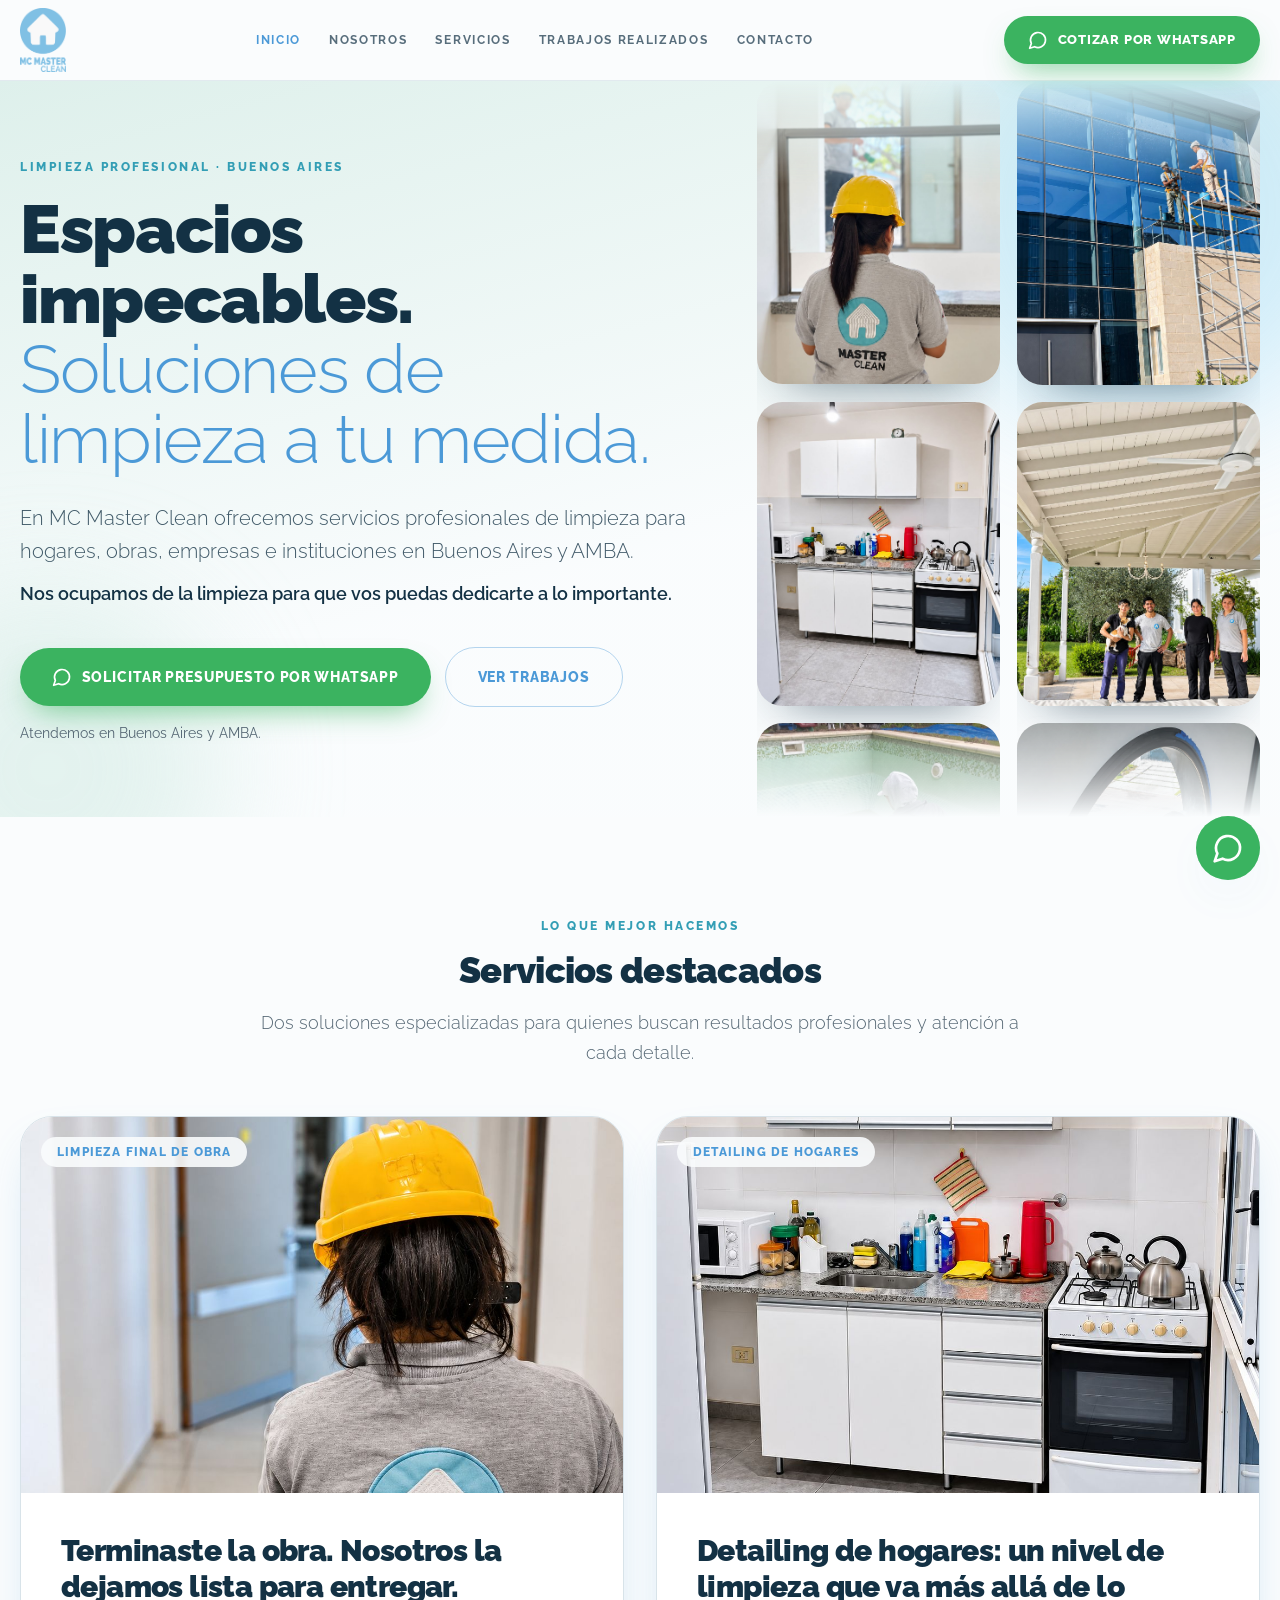
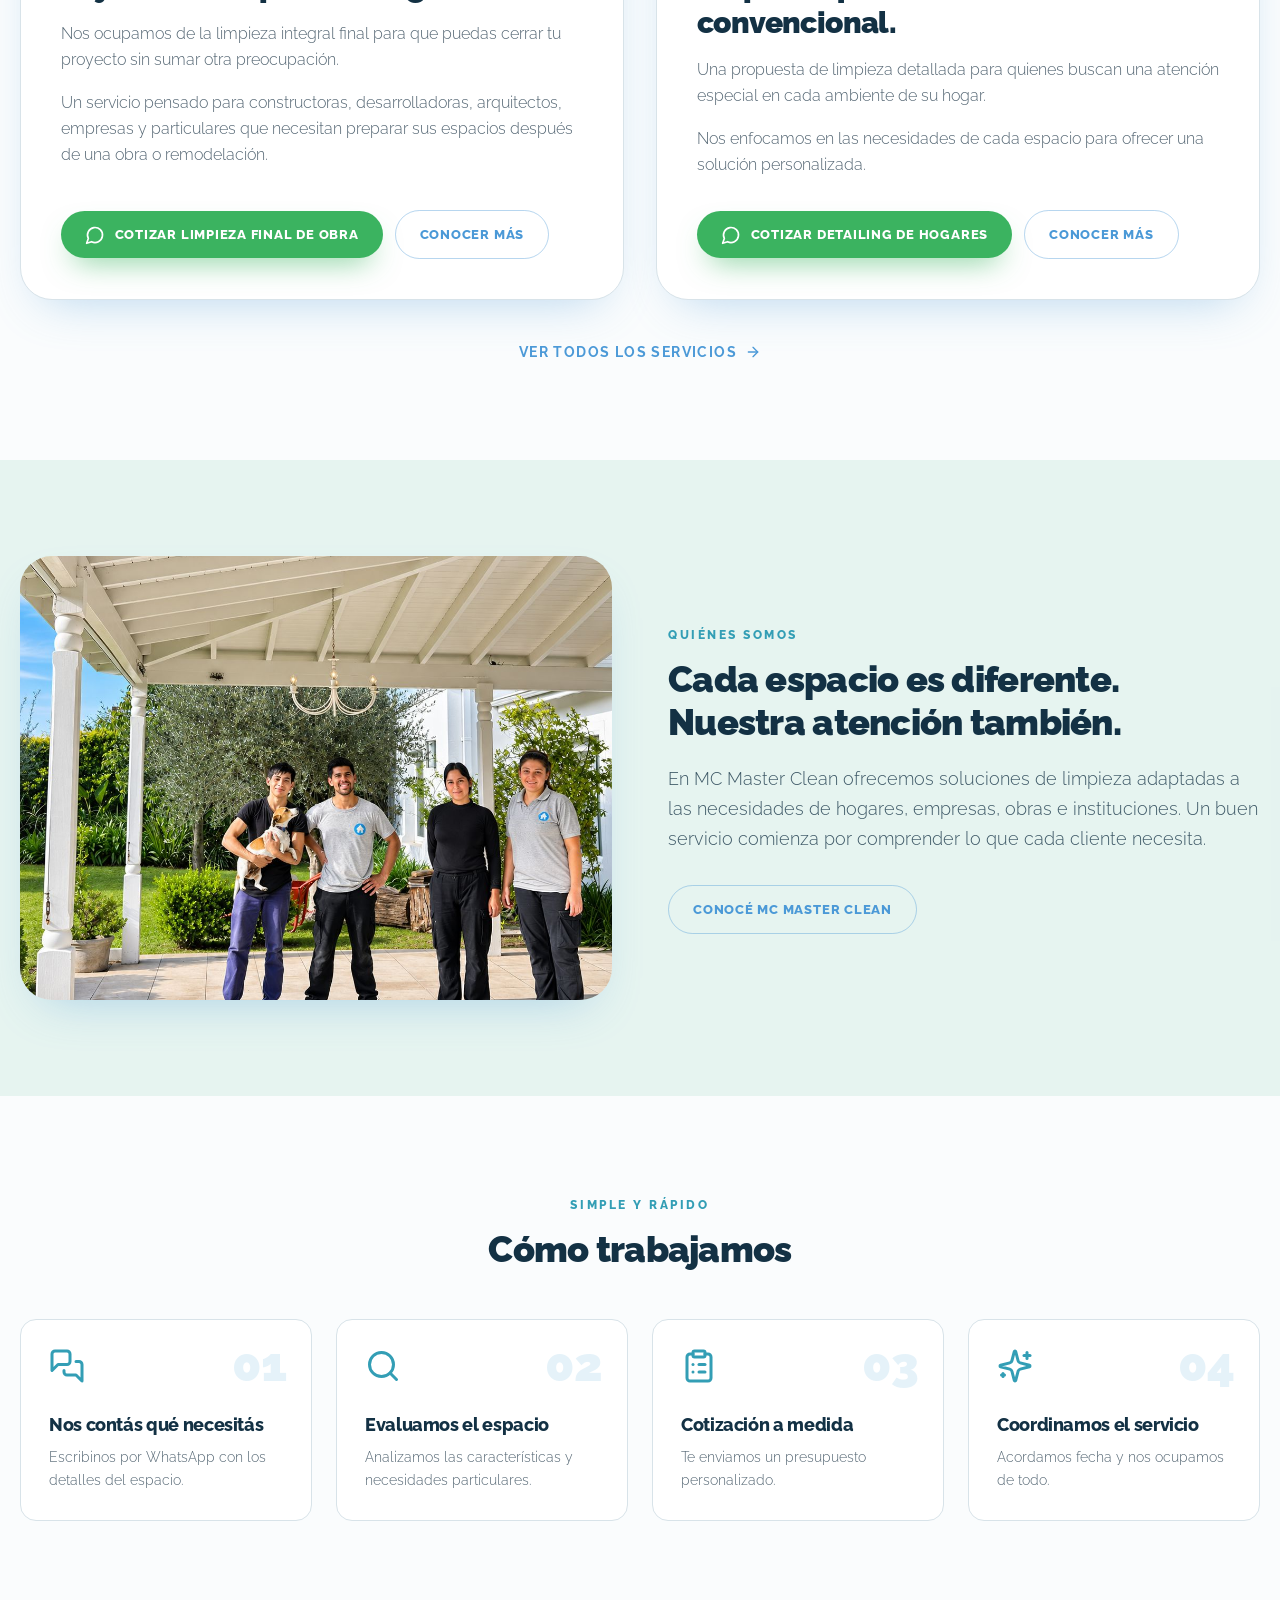
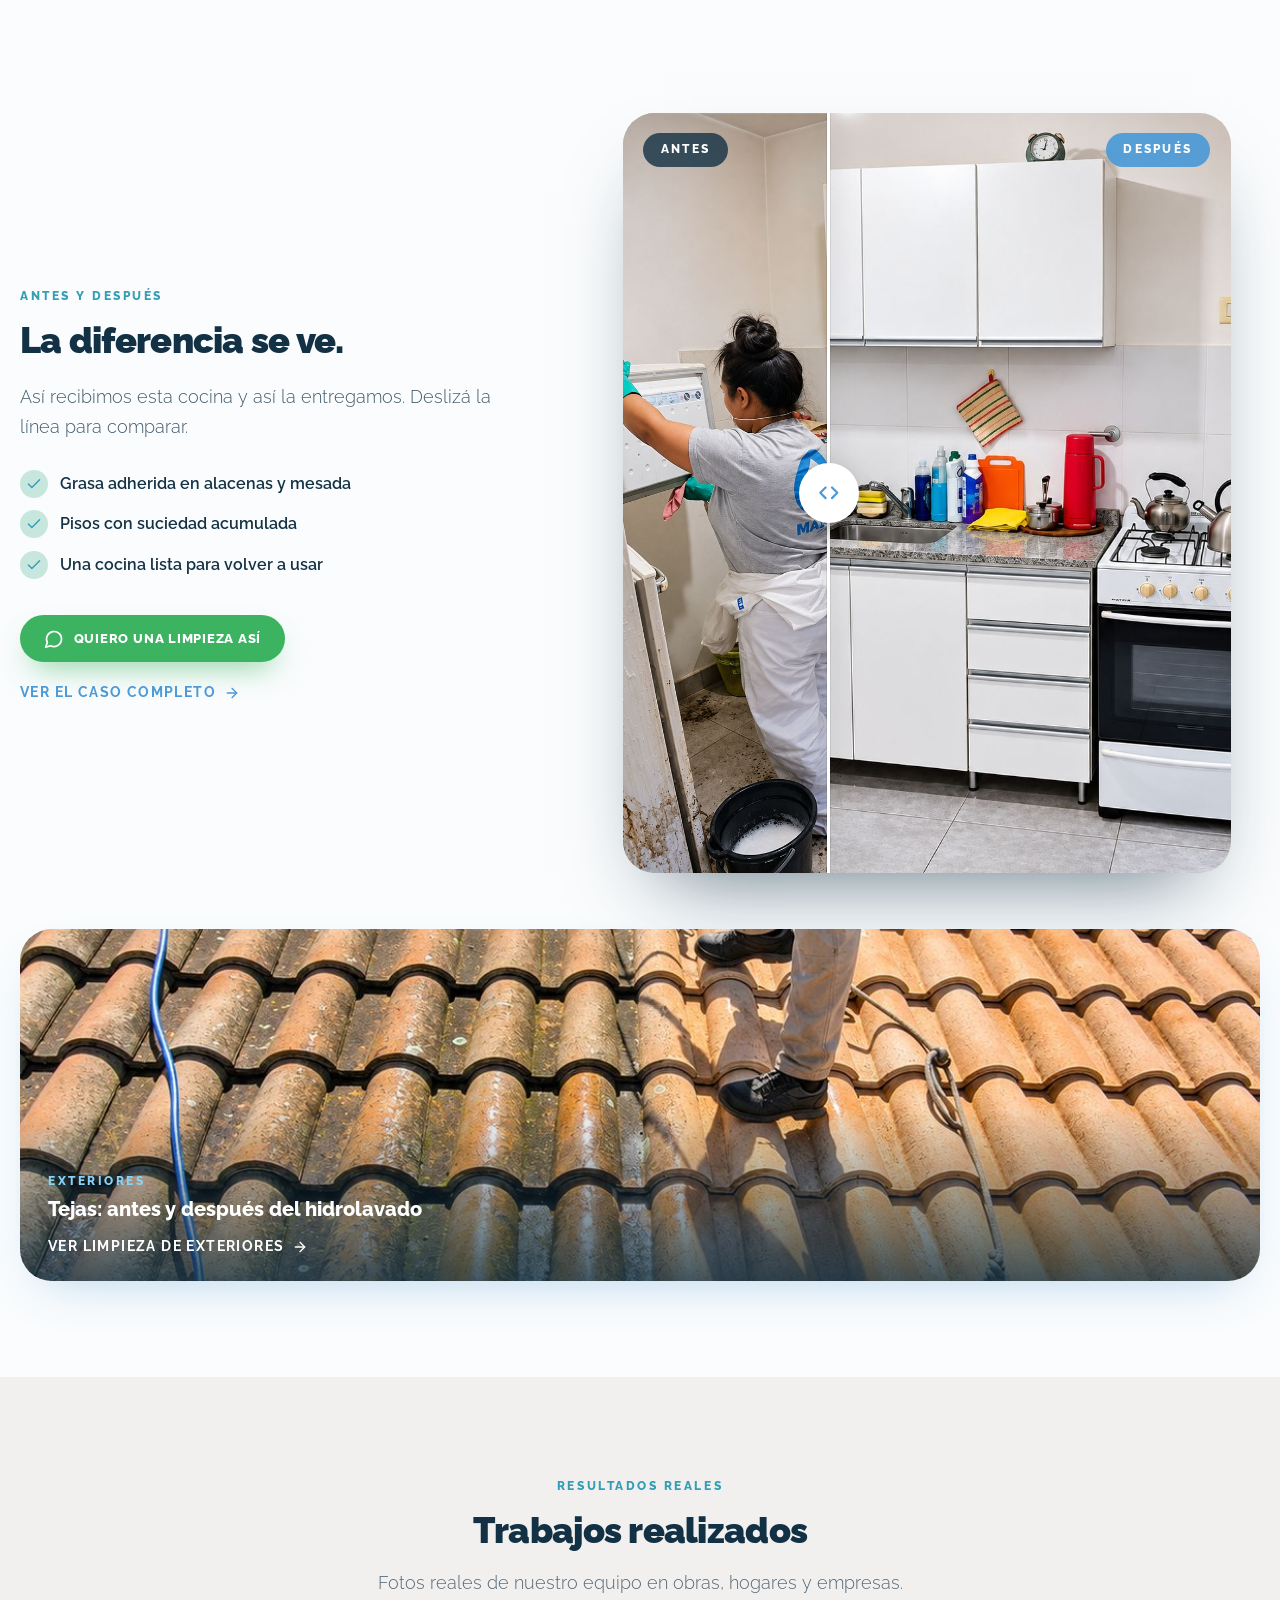
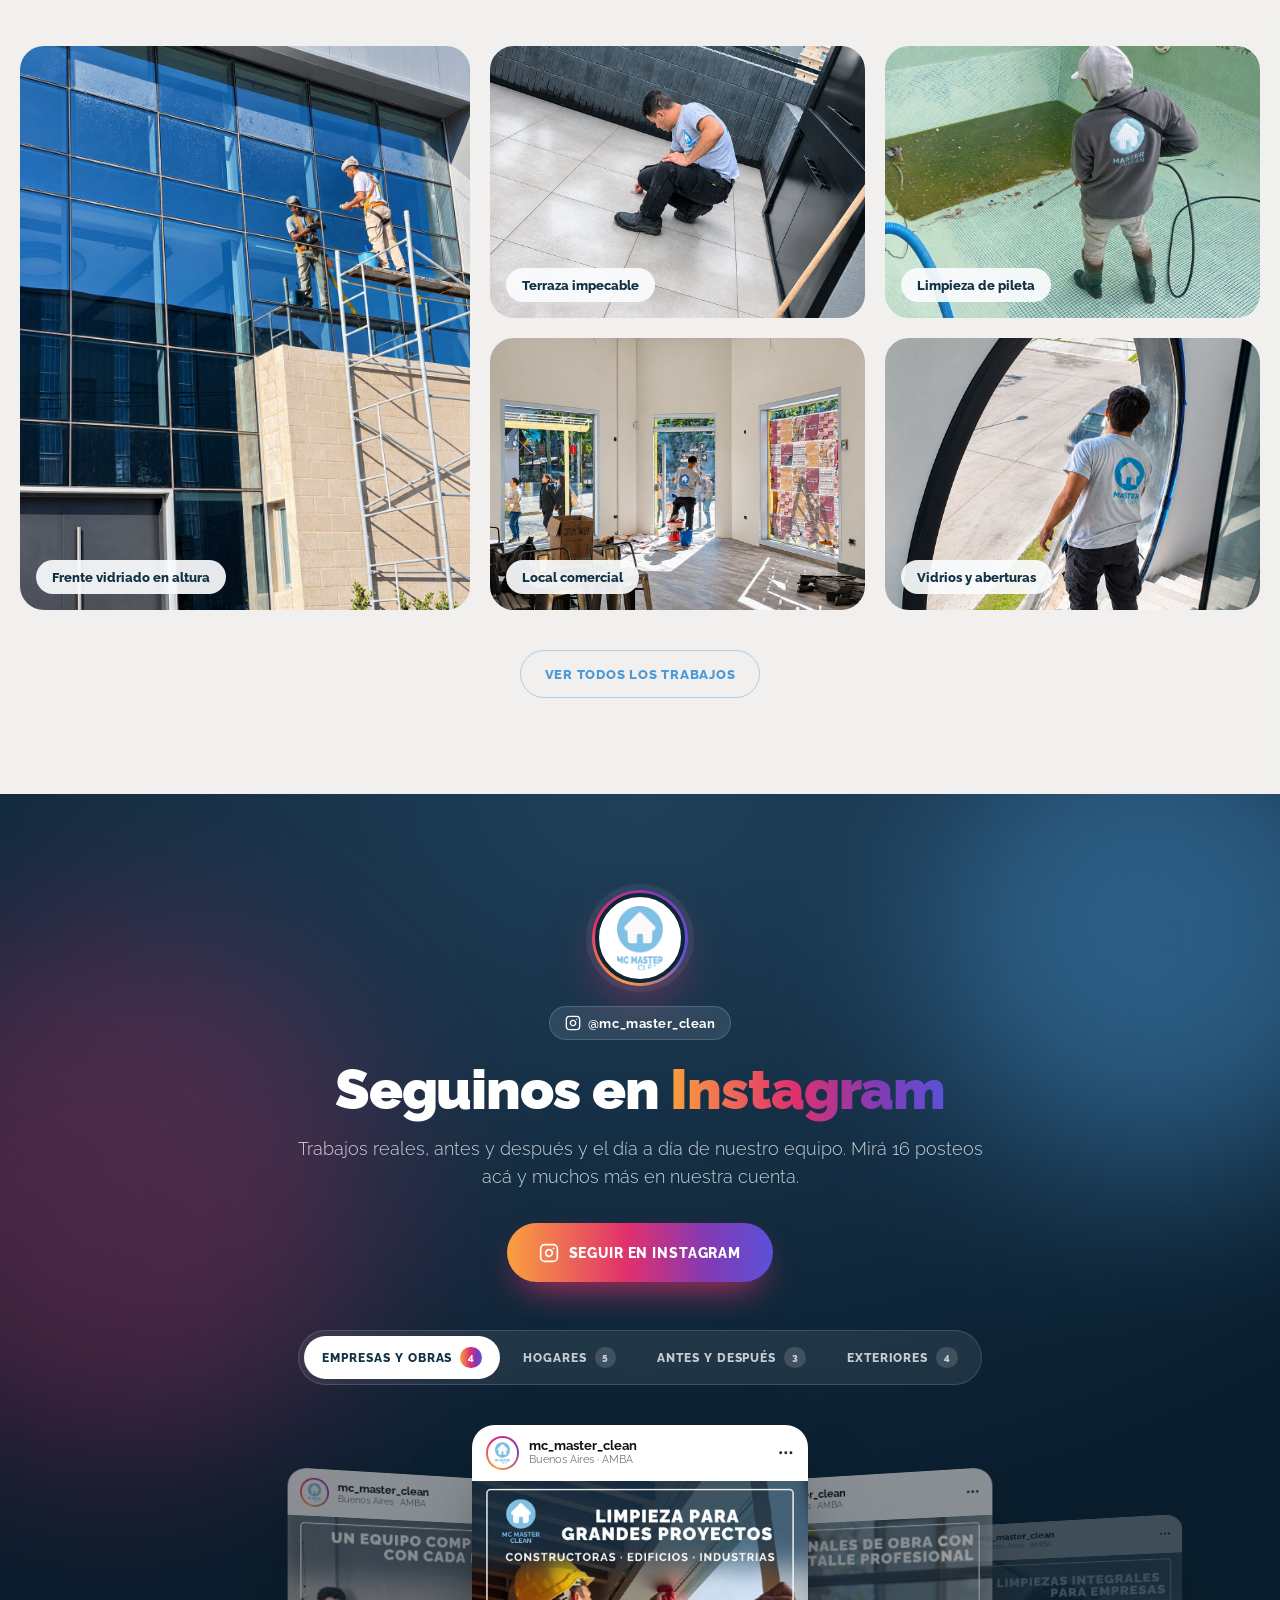
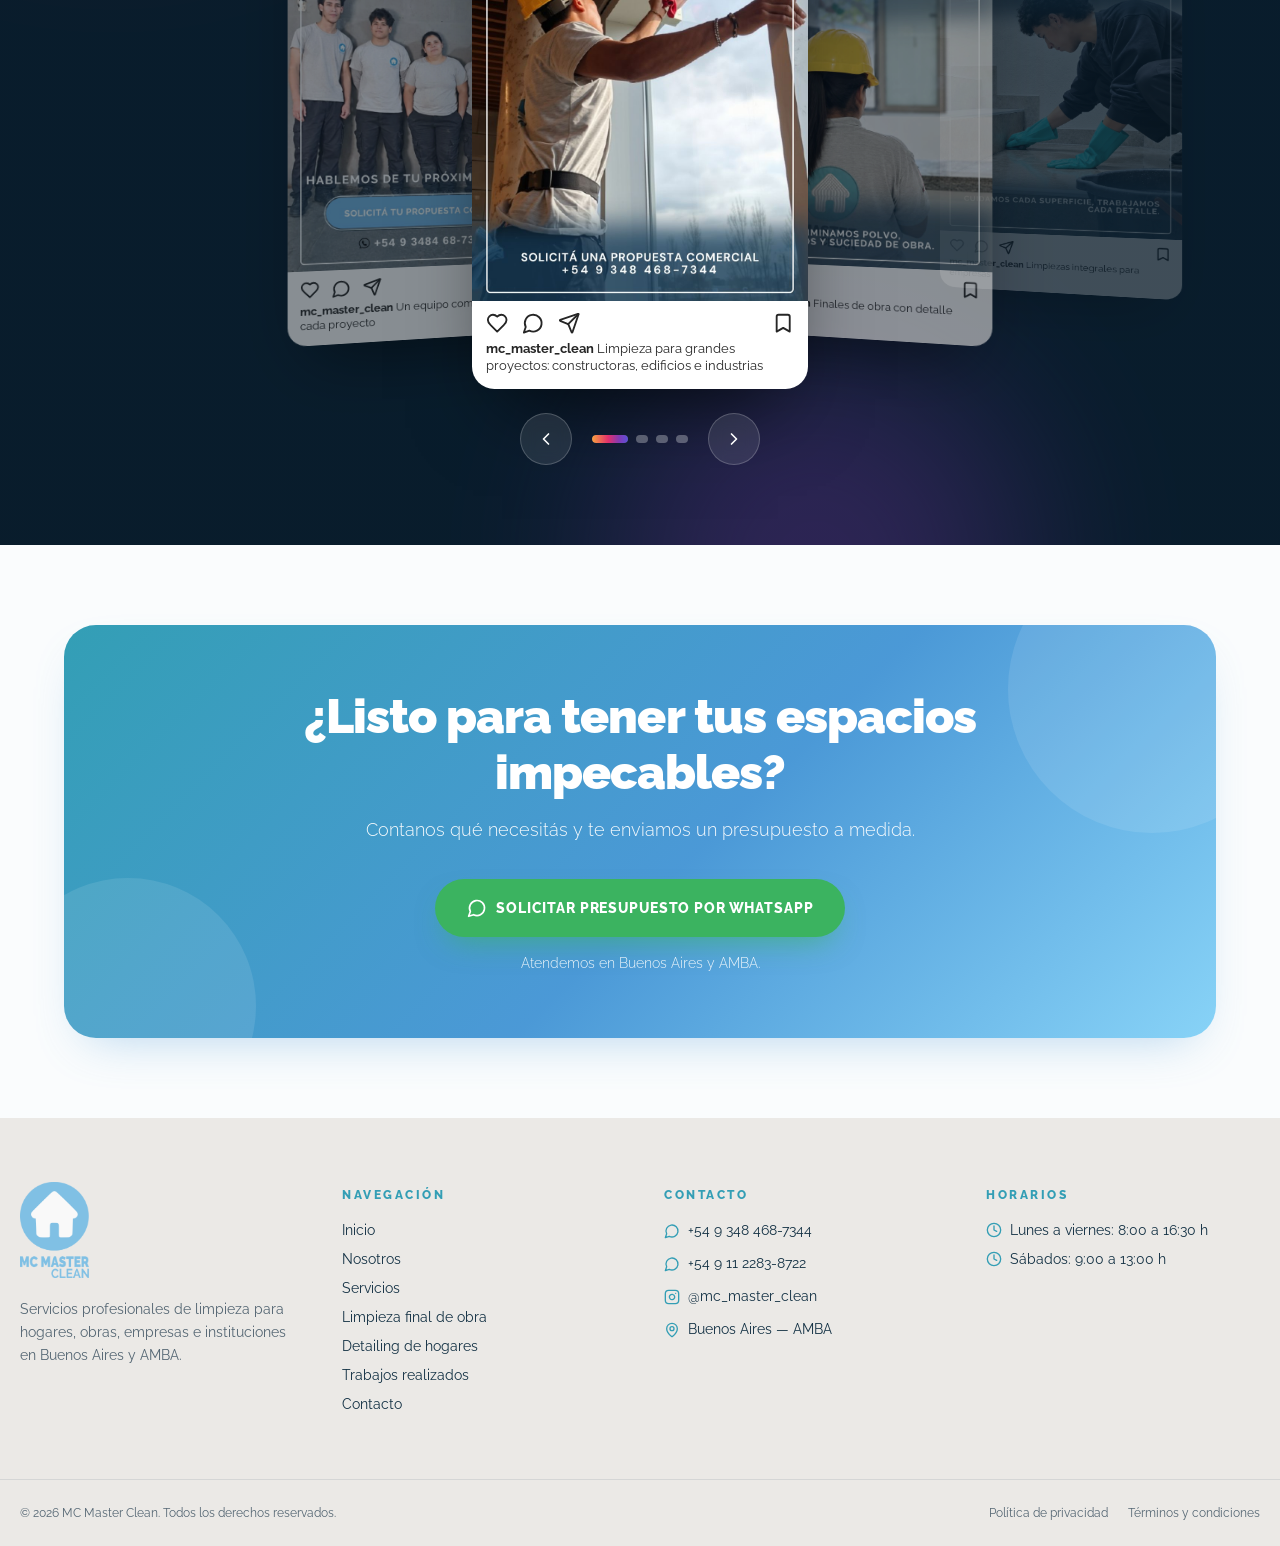
==== index.html @ 0f6c25e6 "first upload" ====
<!doctype html>
<html lang="es-AR">
<head>
<meta charset="utf-8">
<meta name="viewport" content="width=device-width, initial-scale=1">
<title>MC Master Clean | Empresa de limpieza en Buenos Aires y AMBA</title>
<meta name="description" content="Limpieza final de obra, detailing de hogares y limpieza profesional de empresas e instituciones en Buenos Aires y AMBA. Pedí tu presupuesto por WhatsApp.">
<meta name="author" content="MC Master Clean">
<meta property="og:site_name" content="MC Master Clean">
<meta property="og:locale" content="es_AR">
<meta property="og:type" content="website">
<meta property="og:title" content="MC Master Clean | Empresa de limpieza en Buenos Aires y AMBA">
<meta property="og:description" content="Limpieza final de obra, detailing de hogares y limpieza profesional de empresas e instituciones en Buenos Aires y AMBA. Pedí tu presupuesto por WhatsApp.">
<meta property="og:url" content="https://mcmasterclean.net/">
<meta name="twitter:card" content="summary_large_image">
<meta name="twitter:title" content="MC Master Clean | Empresa de limpieza en Buenos Aires y AMBA">
<meta name="twitter:description" content="Limpieza final de obra, detailing de hogares y limpieza profesional de empresas e instituciones en Buenos Aires y AMBA. Pedí tu presupuesto por WhatsApp.">
<meta name="theme-color" content="#7FBFE5">
<link rel="canonical" href="https://mcmasterclean.net/">
<link rel="icon" href="favicon.png" type="image/png">
<link rel="preconnect" href="https://fonts.googleapis.com">
<link rel="preconnect" href="https://fonts.gstatic.com" crossorigin>
<link rel="stylesheet" href="https://fonts.googleapis.com/css2?family=Raleway:wght@300;400;500;600;700;800;900&display=swap">
<link rel="stylesheet" href="estilos.css">
<!-- Analítica: pegá acá Google Tag Manager / GA4 / Meta Pixel. Los clics de WhatsApp envían "whatsapp_click" al dataLayer. -->
</head>
<body>
<header class="site-header" id="top">
  <div class="container header-bar">
    <a href="index.html" class="header-logo" aria-label="MC Master Clean - Inicio"><img src="img/logo-mc.png" alt="Logo MC Master Clean" width="46" height="64"></a>
    <nav class="main-nav" aria-label="Principal">
        <a href="index.html" class=" active" aria-current="page">Inicio</a>
        <a href="nosotros.html" class="">Nosotros</a>
        <a href="servicios.html" class="">Servicios</a>
        <a href="trabajos.html" class="">Trabajos realizados</a>
        <a href="contacto.html" class="">Contacto</a>
    </nav>
    <div class="header-actions">
      <a href="https://wa.me/5493484687344?text=Hola%2C%20MC%20Master%20Clean.%20Estuve%20viendo%20su%20p%C3%A1gina%20web%20y%20quisiera%20solicitar%20un%20presupuesto%20de%20limpieza." target="_blank" rel="noopener noreferrer" class="btn btn-whatsapp" data-track="header"><svg class="icon" aria-hidden="true" xmlns="http://www.w3.org/2000/svg" viewBox="0 0 24 24" fill="none" stroke="currentColor" stroke-width="2" stroke-linecap="round" stroke-linejoin="round" > <path d="M7.9 20A9 9 0 1 0 4 16.1L2 22Z" /> </svg>Cotizar por WhatsApp</a>
      <button class="menu-toggle" type="button" aria-label="Abrir menú" aria-expanded="false" aria-controls="mobile-nav"><svg class="icon i-open" aria-hidden="true" xmlns="http://www.w3.org/2000/svg" viewBox="0 0 24 24" fill="none" stroke="currentColor" stroke-width="2" stroke-linecap="round" stroke-linejoin="round" > <line x1="4" x2="20" y1="12" y2="12" /> <line x1="4" x2="20" y1="6" y2="6" /> <line x1="4" x2="20" y1="18" y2="18" /> </svg><svg class="icon i-close" aria-hidden="true" xmlns="http://www.w3.org/2000/svg" viewBox="0 0 24 24" fill="none" stroke="currentColor" stroke-width="2" stroke-linecap="round" stroke-linejoin="round" > <path d="M18 6 6 18" /> <path d="m6 6 12 12" /> </svg></button>
    </div>
  </div>
  <nav class="mobile-nav" id="mobile-nav" aria-label="Móvil">
        <a href="index.html" class="nav-link active" aria-current="page">Inicio</a>
        <a href="nosotros.html" class="nav-link">Nosotros</a>
        <a href="servicios.html" class="nav-link">Servicios</a>
        <a href="trabajos.html" class="nav-link">Trabajos realizados</a>
        <a href="contacto.html" class="nav-link">Contacto</a>
    <a href="https://wa.me/5493484687344?text=Hola%2C%20MC%20Master%20Clean.%20Estuve%20viendo%20su%20p%C3%A1gina%20web%20y%20quisiera%20solicitar%20un%20presupuesto%20de%20limpieza." target="_blank" rel="noopener noreferrer" class="btn btn-whatsapp" data-track="mobile_menu"><svg class="icon" aria-hidden="true" xmlns="http://www.w3.org/2000/svg" viewBox="0 0 24 24" fill="none" stroke="currentColor" stroke-width="2" stroke-linecap="round" stroke-linejoin="round" > <path d="M7.9 20A9 9 0 1 0 4 16.1L2 22Z" /> </svg>Cotizar por WhatsApp</a>
  </nav>
</header>
<main>

<section class="hero hero2">
  <div class="blob a" aria-hidden="true"></div>
  <div class="blob b" aria-hidden="true"></div>
  <div class="container hero2-grid">
    <div class="hero-content">
      <span class="eyebrow">Limpieza profesional · Buenos Aires</span>
      <h1>Espacios impecables. <span class="light">Soluciones de limpieza a tu medida.</span></h1>
      <p class="lead">En MC Master Clean ofrecemos servicios profesionales de limpieza para hogares, obras, empresas e instituciones en Buenos Aires y AMBA.</p>
      <p class="strong">Nos ocupamos de la limpieza para que vos puedas dedicarte a lo importante.</p>
      <div class="actions">
        <a href="https://wa.me/5493484687344?text=Hola%2C%20MC%20Master%20Clean.%20Estuve%20viendo%20su%20p%C3%A1gina%20web%20y%20quisiera%20solicitar%20un%20presupuesto%20de%20limpieza." target="_blank" rel="noopener noreferrer" class="btn btn-whatsapp btn-lg" data-track="home_hero"><svg class="icon" aria-hidden="true" xmlns="http://www.w3.org/2000/svg" viewBox="0 0 24 24" fill="none" stroke="currentColor" stroke-width="2" stroke-linecap="round" stroke-linejoin="round" > <path d="M7.9 20A9 9 0 1 0 4 16.1L2 22Z" /> </svg>Solicitar presupuesto por WhatsApp</a>
        <a href="trabajos.html" class="btn btn-ghost btn-lg">Ver trabajos</a>
      </div>
      <p class="small-note">Atendemos en Buenos Aires y AMBA.</p>
    </div>
    
    <div class="mq" aria-label="Fotos de trabajos de MC Master Clean">
      <div class="mq-col up"><div class="mq-track"><figure class="mq-card"><img src="img/m/portada.jpg" alt="Operaria con casco trabajando en una obra" width="1200" height="1500" fetchpriority="high"></figure><figure class="mq-card"><img src="img/m/cocina-7.jpg" alt="Cocina impecable después de una limpieza" width="1200" height="1500" fetchpriority="high"></figure><figure class="mq-card"><img src="img/m/pileta.jpg" alt="Limpieza de pileta" width="1200" height="1500" loading="lazy"></figure><figure class="mq-card"><img src="img/m/tejas.jpg" alt="Hidrolavado de tejas en altura" width="1200" height="1500" loading="lazy"></figure><figure class="mq-card"><img src="img/m/portada.jpg" alt="" width="1200" height="1500" loading="lazy"></figure><figure class="mq-card"><img src="img/m/cocina-7.jpg" alt="" width="1200" height="1500" loading="lazy"></figure><figure class="mq-card"><img src="img/m/pileta.jpg" alt="" width="1200" height="1500" loading="lazy"></figure><figure class="mq-card"><img src="img/m/tejas.jpg" alt="" width="1200" height="1500" loading="lazy"></figure></div></div>
      <div class="mq-col down"><div class="mq-track"><figure class="mq-card"><img src="img/m/frente-vidriado.jpg" alt="Limpieza en altura de un frente vidriado" width="1200" height="1500" fetchpriority="high"></figure><figure class="mq-card"><img src="img/m/equipo-quincho.jpg" alt="Parte del equipo de MC Master Clean" width="1200" height="1500" fetchpriority="high"></figure><figure class="mq-card"><img src="img/m/vidrios-ovalo.jpg" alt="Limpieza de vidrios en una escalera" width="1200" height="1500" loading="lazy"></figure><figure class="mq-card"><img src="img/m/detailing-terraza.jpg" alt="Limpieza de una terraza" width="1200" height="1500" loading="lazy"></figure><figure class="mq-card"><img src="img/m/frente-vidriado.jpg" alt="" width="1200" height="1500" loading="lazy"></figure><figure class="mq-card"><img src="img/m/equipo-quincho.jpg" alt="" width="1200" height="1500" loading="lazy"></figure><figure class="mq-card"><img src="img/m/vidrios-ovalo.jpg" alt="" width="1200" height="1500" loading="lazy"></figure><figure class="mq-card"><img src="img/m/detailing-terraza.jpg" alt="" width="1200" height="1500" loading="lazy"></figure></div></div>
      <div class="mq-row"><div class="mq-track"><figure class="mq-card"><img src="img/m/portada.jpg" alt="" width="1200" height="1500" loading="lazy"></figure><figure class="mq-card"><img src="img/m/frente-vidriado.jpg" alt="" width="1200" height="1500" loading="lazy"></figure><figure class="mq-card"><img src="img/m/cocina-7.jpg" alt="" width="1200" height="1500" loading="lazy"></figure><figure class="mq-card"><img src="img/m/equipo-quincho.jpg" alt="" width="1200" height="1500" loading="lazy"></figure><figure class="mq-card"><img src="img/m/pileta.jpg" alt="" width="1200" height="1500" loading="lazy"></figure><figure class="mq-card"><img src="img/m/vidrios-ovalo.jpg" alt="" width="1200" height="1500" loading="lazy"></figure><figure class="mq-card"><img src="img/m/tejas.jpg" alt="" width="1200" height="1500" loading="lazy"></figure><figure class="mq-card"><img src="img/m/detailing-terraza.jpg" alt="" width="1200" height="1500" loading="lazy"></figure><figure class="mq-card"><img src="img/m/portada.jpg" alt="" width="1200" height="1500" loading="lazy"></figure><figure class="mq-card"><img src="img/m/frente-vidriado.jpg" alt="" width="1200" height="1500" loading="lazy"></figure><figure class="mq-card"><img src="img/m/cocina-7.jpg" alt="" width="1200" height="1500" loading="lazy"></figure><figure class="mq-card"><img src="img/m/equipo-quincho.jpg" alt="" width="1200" height="1500" loading="lazy"></figure><figure class="mq-card"><img src="img/m/pileta.jpg" alt="" width="1200" height="1500" loading="lazy"></figure><figure class="mq-card"><img src="img/m/vidrios-ovalo.jpg" alt="" width="1200" height="1500" loading="lazy"></figure><figure class="mq-card"><img src="img/m/tejas.jpg" alt="" width="1200" height="1500" loading="lazy"></figure><figure class="mq-card"><img src="img/m/detailing-terraza.jpg" alt="" width="1200" height="1500" loading="lazy"></figure></div></div>
    </div>
  </div>
</section>

<section class="section">
  <div class="inner">
      <div class="section-title">
        <span class="eyebrow">Lo que mejor hacemos</span>
        <h2 class="h2">Servicios destacados</h2>
        <p class="sub">Dos soluciones especializadas para quienes buscan resultados profesionales y atención a cada detalle.</p>
      </div>
    <div class="features">
        <article class="feature">
          <div class="media">
            <img src="img/m/pasillo-obra.jpg" alt="Operaria con casco limpiando un pasillo en una obra terminada" loading="lazy" width="1200" height="1500" style="object-position:center 30%">
            <span class="tag">Limpieza final de obra</span>
          </div>
          <div class="body">
            <h3>Terminaste la obra. Nosotros la dejamos lista para entregar.</h3>
            <p>Nos ocupamos de la limpieza integral final para que puedas cerrar tu proyecto sin sumar otra preocupación.</p>
            <p>Un servicio pensado para constructoras, desarrolladoras, arquitectos, empresas y particulares que necesitan preparar sus espacios después de una obra o remodelación.</p>
            <div class="actions">
              <a href="https://wa.me/5493484687344?text=Hola%2C%20MC%20Master%20Clean.%20Quiero%20solicitar%20un%20presupuesto%20para%20una%20limpieza%20final%20de%20obra." target="_blank" rel="noopener noreferrer" class="btn btn-whatsapp" data-track="home_featured_card"><svg class="icon" aria-hidden="true" xmlns="http://www.w3.org/2000/svg" viewBox="0 0 24 24" fill="none" stroke="currentColor" stroke-width="2" stroke-linecap="round" stroke-linejoin="round" > <path d="M7.9 20A9 9 0 1 0 4 16.1L2 22Z" /> </svg>Cotizar limpieza final de obra</a>
              <a href="limpieza-final-de-obra.html" class="btn btn-ghost">Conocer más</a>
            </div>
          </div>
        </article>
        <article class="feature">
          <div class="media">
            <img src="img/m/cocina-7.jpg" alt="Cocina impecable después de una limpieza profunda" loading="lazy" width="1200" height="1500" style="object-position:center 60%">
            <span class="tag">Detailing de hogares</span>
          </div>
          <div class="body">
            <h3>Detailing de hogares: un nivel de limpieza que va más allá de lo convencional.</h3>
            <p>Una propuesta de limpieza detallada para quienes buscan una atención especial en cada ambiente de su hogar.</p>
            <p>Nos enfocamos en las necesidades de cada espacio para ofrecer una solución personalizada.</p>
            <div class="actions">
              <a href="https://wa.me/5493484687344?text=Hola%2C%20MC%20Master%20Clean.%20Me%20interesa%20el%20servicio%20de%20detailing%20de%20hogares%20y%20quisiera%20solicitar%20una%20cotizaci%C3%B3n." target="_blank" rel="noopener noreferrer" class="btn btn-whatsapp" data-track="home_featured_card"><svg class="icon" aria-hidden="true" xmlns="http://www.w3.org/2000/svg" viewBox="0 0 24 24" fill="none" stroke="currentColor" stroke-width="2" stroke-linecap="round" stroke-linejoin="round" > <path d="M7.9 20A9 9 0 1 0 4 16.1L2 22Z" /> </svg>Cotizar detailing de hogares</a>
              <a href="detailing-de-hogares.html" class="btn btn-ghost">Conocer más</a>
            </div>
          </div>
        </article>
    </div>
    <div class="center" style="margin-top:2.5rem"><a href="servicios.html" class="link-more">Ver todos los servicios <svg class="icon" aria-hidden="true" xmlns="http://www.w3.org/2000/svg" viewBox="0 0 24 24" fill="none" stroke="currentColor" stroke-width="2" stroke-linecap="round" stroke-linejoin="round" > <path d="M5 12h14" /> <path d="m12 5 7 7-7 7" /> </svg></a></div>
  </div>
</section>

<section class="section bg-mint">
  <div class="inner split">
    <img src="img/m/equipo-quincho.jpg" alt="Parte del equipo de MC Master Clean en una casa con jardín" loading="lazy" width="1122" height="1402" class="photo" style="object-position:center 92%">
    <div>
      <span class="eyebrow">Quiénes somos</span>
      <h2 class="h2">Cada espacio es diferente. Nuestra atención también.</h2>
      <p class="lead">En MC Master Clean ofrecemos soluciones de limpieza adaptadas a las necesidades de hogares, empresas, obras e instituciones. Un buen servicio comienza por comprender lo que cada cliente necesita.</p>
      <a href="nosotros.html" class="btn btn-ghost" style="margin-top:2rem">Conocé MC Master Clean</a>
    </div>
  </div>
</section>

<section class="section">
  <div class="inner">
      <div class="section-title">
        <span class="eyebrow">Simple y rápido</span>
        <h2 class="h2">Cómo trabajamos</h2>
        
      </div>
    <ol class="grid cols-4">
      <li class="card step"><span class="num">01</span><svg class="icon icon-lg" aria-hidden="true" xmlns="http://www.w3.org/2000/svg" viewBox="0 0 24 24" fill="none" stroke="currentColor" stroke-width="2" stroke-linecap="round" stroke-linejoin="round" > <path d="M14 9a2 2 0 0 1-2 2H6l-4 4V4a2 2 0 0 1 2-2h8a2 2 0 0 1 2 2z" /> <path d="M18 9h2a2 2 0 0 1 2 2v11l-4-4h-6a2 2 0 0 1-2-2v-1" /> </svg><h3>Nos contás qué necesitás</h3><p>Escribinos por WhatsApp con los detalles del espacio.</p></li>
      <li class="card step"><span class="num">02</span><svg class="icon icon-lg" aria-hidden="true" xmlns="http://www.w3.org/2000/svg" viewBox="0 0 24 24" fill="none" stroke="currentColor" stroke-width="2" stroke-linecap="round" stroke-linejoin="round" > <circle cx="11" cy="11" r="8" /> <path d="m21 21-4.3-4.3" /> </svg><h3>Evaluamos el espacio</h3><p>Analizamos las características y necesidades particulares.</p></li>
      <li class="card step"><span class="num">03</span><svg class="icon icon-lg" aria-hidden="true" xmlns="http://www.w3.org/2000/svg" viewBox="0 0 24 24" fill="none" stroke="currentColor" stroke-width="2" stroke-linecap="round" stroke-linejoin="round" > <rect width="8" height="4" x="8" y="2" rx="1" ry="1" /> <path d="M16 4h2a2 2 0 0 1 2 2v14a2 2 0 0 1-2 2H6a2 2 0 0 1-2-2V6a2 2 0 0 1 2-2h2" /> <path d="M12 11h4" /> <path d="M12 16h4" /> <path d="M8 11h.01" /> <path d="M8 16h.01" /> </svg><h3>Cotización a medida</h3><p>Te enviamos un presupuesto personalizado.</p></li>
      <li class="card step"><span class="num">04</span><svg class="icon icon-lg" aria-hidden="true" xmlns="http://www.w3.org/2000/svg" viewBox="0 0 24 24" fill="none" stroke="currentColor" stroke-width="2" stroke-linecap="round" stroke-linejoin="round" > <path d="M9.937 15.5A2 2 0 0 0 8.5 14.063l-6.135-1.582a.5.5 0 0 1 0-.962L8.5 9.936A2 2 0 0 0 9.937 8.5l1.582-6.135a.5.5 0 0 1 .963 0L14.063 8.5A2 2 0 0 0 15.5 9.937l6.135 1.581a.5.5 0 0 1 0 .964L15.5 14.063a2 2 0 0 0-1.437 1.437l-1.582 6.135a.5.5 0 0 1-.963 0z" /> <path d="M20 3v4" /> <path d="M22 5h-4" /> <path d="M4 17v2" /> <path d="M5 18H3" /> </svg><h3>Coordinamos el servicio</h3><p>Acordamos fecha y nos ocupamos de todo.</p></li>
    </ol>
  </div>
</section>

<section class="section ba-section">
  <div class="inner ba-split">
    <div class="ba-text">
      <span class="eyebrow">Antes y después</span>
      <h2 class="h2">La diferencia se ve.</h2>
      <p class="lead">Así recibimos esta cocina y así la entregamos. Deslizá la línea para comparar.</p>
      <ul class="ba-list">
        <li><svg class="icon" aria-hidden="true" xmlns="http://www.w3.org/2000/svg" viewBox="0 0 24 24" fill="none" stroke="currentColor" stroke-width="2" stroke-linecap="round" stroke-linejoin="round" > <path d="M20 6 9 17l-5-5" /> </svg> Grasa adherida en alacenas y mesada</li>
        <li><svg class="icon" aria-hidden="true" xmlns="http://www.w3.org/2000/svg" viewBox="0 0 24 24" fill="none" stroke="currentColor" stroke-width="2" stroke-linecap="round" stroke-linejoin="round" > <path d="M20 6 9 17l-5-5" /> </svg> Pisos con suciedad acumulada</li>
        <li><svg class="icon" aria-hidden="true" xmlns="http://www.w3.org/2000/svg" viewBox="0 0 24 24" fill="none" stroke="currentColor" stroke-width="2" stroke-linecap="round" stroke-linejoin="round" > <path d="M20 6 9 17l-5-5" /> </svg> Una cocina lista para volver a usar</li>
      </ul>
      <div class="ba-actions">
        <a href="https://wa.me/5493484687344?text=Hola%2C%20MC%20Master%20Clean.%20Me%20interesa%20el%20servicio%20de%20detailing%20de%20hogares%20y%20quisiera%20solicitar%20una%20cotizaci%C3%B3n." target="_blank" rel="noopener noreferrer" class="btn btn-whatsapp" data-track="home_antes_despues"><svg class="icon" aria-hidden="true" xmlns="http://www.w3.org/2000/svg" viewBox="0 0 24 24" fill="none" stroke="currentColor" stroke-width="2" stroke-linecap="round" stroke-linejoin="round" > <path d="M7.9 20A9 9 0 1 0 4 16.1L2 22Z" /> </svg>Quiero una limpieza así</a>
        <a href="detailing-de-hogares.html" class="link-more">Ver el caso completo <svg class="icon" aria-hidden="true" xmlns="http://www.w3.org/2000/svg" viewBox="0 0 24 24" fill="none" stroke="currentColor" stroke-width="2" stroke-linecap="round" stroke-linejoin="round" > <path d="M5 12h14" /> <path d="m12 5 7 7-7 7" /> </svg></a>
      </div>
    </div>
    
    <div class="compare" data-compare style="--pos:50%">
      <img class="c-after" src="img/m/cocina-7.jpg" alt="La misma cocina impecable después de la limpieza" loading="lazy" width="1200" height="1500" style="transform:scale(1.22) translate(8%, 2.5%)">
      <div class="c-before"><img src="img/m/cocina-5.jpg" alt="Cocina con grasa y suciedad acumulada antes de la limpieza" loading="lazy" width="1200" height="1500"></div>
      <span class="c-tag l">Antes</span><span class="c-tag r">Después</span>
      <div class="c-line" aria-hidden="true"><span class="c-knob"><svg class="icon" aria-hidden="true" xmlns="http://www.w3.org/2000/svg" viewBox="0 0 24 24" fill="none" stroke="currentColor" stroke-width="2" stroke-linecap="round" stroke-linejoin="round" > <path d="m9 7-5 5 5 5" /> <path d="m15 7 5 5-5 5" /> </svg></span></div>
      <input type="range" min="0" max="100" value="50" step="0.1" aria-label="Deslizá para comparar el antes y el después">
    </div>
  </div>
  <div class="inner">
    <figure class="ba-wide"><img src="img/m/tejas-antes-despues.jpg" alt="Techo de tejas: a la izquierda sin limpiar, a la derecha después del hidrolavado" loading="lazy" width="1200" height="1500" style="object-position:center 40%"><figcaption><span class="eyebrow">Exteriores</span><strong>Tejas: antes y después del hidrolavado</strong><a href="servicios.html#exteriores" class="link-more">Ver limpieza de exteriores <svg class="icon" aria-hidden="true" xmlns="http://www.w3.org/2000/svg" viewBox="0 0 24 24" fill="none" stroke="currentColor" stroke-width="2" stroke-linecap="round" stroke-linejoin="round" > <path d="M5 12h14" /> <path d="m12 5 7 7-7 7" /> </svg></a></figcaption></figure>
  </div>
</section>

<section class="section bg-cream">
  <div class="inner">
      <div class="section-title">
        <span class="eyebrow">Resultados reales</span>
        <h2 class="h2">Trabajos realizados</h2>
        <p class="sub">Fotos reales de nuestro equipo en obras, hogares y empresas.</p>
      </div>
    
    <div class="bento">
      <a href="trabajos.html" class="tile t1"><img src="img/m/frente-vidriado.jpg" alt="Frente vidriado en altura" loading="lazy" width="1200" height="1500" style="object-position:center"><span class="cap">Frente vidriado en altura</span></a>
      <a href="trabajos.html" class="tile t2"><img src="img/m/detailing-terraza.jpg" alt="Terraza impecable" loading="lazy" width="1200" height="1500" style="object-position:center 60%"><span class="cap">Terraza impecable</span></a>
      <a href="trabajos.html" class="tile t3"><img src="img/m/pileta.jpg" alt="Limpieza de pileta" loading="lazy" width="1200" height="1500" style="object-position:center 40%"><span class="cap">Limpieza de pileta</span></a>
      <a href="trabajos.html" class="tile t4"><img src="img/m/local.jpg" alt="Local comercial" loading="lazy" width="1200" height="1500" style="object-position:center 55%"><span class="cap">Local comercial</span></a>
      <a href="trabajos.html" class="tile t5"><img src="img/m/vidrios-ovalo.jpg" alt="Vidrios y aberturas" loading="lazy" width="1200" height="1500" style="object-position:center 45%"><span class="cap">Vidrios y aberturas</span></a>
    </div>
    <div class="center" style="margin-top:2.5rem"><a href="trabajos.html" class="btn btn-ghost">Ver todos los trabajos</a></div>
  </div>
</section>

<section class="ig" id="instagram">
  <div class="ig-glow g1" aria-hidden="true"></div>
  <div class="ig-glow g2" aria-hidden="true"></div>
  <div class="ig-glow g3" aria-hidden="true"></div>
  <div class="container ig-wrap" data-tabs>
    <div class="ig-head">
      <a href="https://www.instagram.com/mc_master_clean" target="_blank" rel="noopener noreferrer" class="ig-ring" aria-label="Instagram de MC Master Clean"><img src="img/logo-mc.png" alt="" width="46" height="64"></a>
      <a href="https://www.instagram.com/mc_master_clean" target="_blank" rel="noopener noreferrer" class="ig-handle"><svg class="icon" aria-hidden="true" xmlns="http://www.w3.org/2000/svg" viewBox="0 0 24 24" fill="none" stroke="currentColor" stroke-width="2" stroke-linecap="round" stroke-linejoin="round" > <rect width="20" height="20" x="2" y="2" rx="5" ry="5" /> <path d="M16 11.37A4 4 0 1 1 12.63 8 4 4 0 0 1 16 11.37z" /> <line x1="17.5" x2="17.51" y1="6.5" y2="6.5" /> </svg> @mc_master_clean</a>
      <h2>Seguinos en <span>Instagram</span></h2>
      <p>Trabajos reales, antes y después y el día a día de nuestro equipo. Mirá 16 posteos acá y muchos más en nuestra cuenta.</p>
      <a href="https://www.instagram.com/mc_master_clean" target="_blank" rel="noopener noreferrer" class="btn btn-ig btn-lg"><svg class="icon" aria-hidden="true" xmlns="http://www.w3.org/2000/svg" viewBox="0 0 24 24" fill="none" stroke="currentColor" stroke-width="2" stroke-linecap="round" stroke-linejoin="round" > <rect width="20" height="20" x="2" y="2" rx="5" ry="5" /> <path d="M16 11.37A4 4 0 1 1 12.63 8 4 4 0 0 1 16 11.37z" /> <line x1="17.5" x2="17.51" y1="6.5" y2="6.5" /> </svg> Seguir en Instagram</a>
    </div>
    <div class="ig-tabs" role="tablist" aria-label="Temas">
      <button type="button" role="tab" aria-selected="true" data-tab="empresas">Empresas y obras<small>4</small></button>
      <button type="button" role="tab" aria-selected="false" data-tab="hogares">Hogares<small>5</small></button>
      <button type="button" role="tab" aria-selected="false" data-tab="antes-despues">Antes y después<small>3</small></button>
      <button type="button" role="tab" aria-selected="false" data-tab="exteriores">Exteriores<small>4</small></button>
    </div>
    <div data-panel="empresas">
      <div class="cf" data-coverflow aria-roledescription="carrusel" aria-label="Posteos de Instagram: Empresas y obras">
        <div class="cf-stage" tabindex="0">
          <a class="post" href="https://www.instagram.com/mc_master_clean" target="_blank" rel="noopener noreferrer" aria-label="Limpieza para grandes proyectos: constructoras, edificios e industrias — ver en Instagram">
            <span class="post-top"><span class="post-av"><img src="img/logo-mc.png" alt="" width="46" height="64" loading="lazy"></span><span class="post-user"><b>mc_master_clean</b><small>Buenos Aires · AMBA</small></span><svg class="icon" aria-hidden="true" xmlns="http://www.w3.org/2000/svg" viewBox="0 0 24 24" fill="none" stroke="currentColor" stroke-width="2" stroke-linecap="round" stroke-linejoin="round" > <circle cx="12" cy="12" r="1" /> <circle cx="19" cy="12" r="1" /> <circle cx="5" cy="12" r="1" /> </svg></span>
            <span class="post-img"><img src="img/m/ig-empresas-1.jpg" alt="Limpieza para grandes proyectos: constructoras, edificios e industrias" loading="lazy" width="900" height="1125"></span>
            <span class="post-actions"><svg class="icon like" aria-hidden="true" xmlns="http://www.w3.org/2000/svg" viewBox="0 0 24 24" fill="none" stroke="currentColor" stroke-width="2" stroke-linecap="round" stroke-linejoin="round" > <path d="M19 14c1.49-1.46 3-3.21 3-5.5A5.5 5.5 0 0 0 16.5 3c-1.76 0-3 .5-4.5 2-1.5-1.5-2.74-2-4.5-2A5.5 5.5 0 0 0 2 8.5c0 2.3 1.5 4.05 3 5.5l7 7Z" /> </svg><svg class="icon" aria-hidden="true" xmlns="http://www.w3.org/2000/svg" viewBox="0 0 24 24" fill="none" stroke="currentColor" stroke-width="2" stroke-linecap="round" stroke-linejoin="round" > <path d="M7.9 20A9 9 0 1 0 4 16.1L2 22Z" /> </svg><svg class="icon" aria-hidden="true" xmlns="http://www.w3.org/2000/svg" viewBox="0 0 24 24" fill="none" stroke="currentColor" stroke-width="2" stroke-linecap="round" stroke-linejoin="round" > <path d="M14.536 21.686a.5.5 0 0 0 .937-.024l6.5-19a.496.496 0 0 0-.635-.635l-19 6.5a.5.5 0 0 0-.024.937l7.93 3.18a2 2 0 0 1 1.112 1.11z" /> <path d="m21.854 2.147-10.94 10.939" /> </svg><span class="sp"></span><svg class="icon" aria-hidden="true" xmlns="http://www.w3.org/2000/svg" viewBox="0 0 24 24" fill="none" stroke="currentColor" stroke-width="2" stroke-linecap="round" stroke-linejoin="round" > <path d="m19 21-7-4-7 4V5a2 2 0 0 1 2-2h10a2 2 0 0 1 2 2v16z" /> </svg></span>
            <span class="post-cap"><b>mc_master_clean</b> Limpieza para grandes proyectos: constructoras, edificios e industrias</span>
          </a>
          <a class="post" href="https://www.instagram.com/mc_master_clean" target="_blank" rel="noopener noreferrer" aria-label="Finales de obra con detalle profesional — ver en Instagram">
            <span class="post-top"><span class="post-av"><img src="img/logo-mc.png" alt="" width="46" height="64" loading="lazy"></span><span class="post-user"><b>mc_master_clean</b><small>Buenos Aires · AMBA</small></span><svg class="icon" aria-hidden="true" xmlns="http://www.w3.org/2000/svg" viewBox="0 0 24 24" fill="none" stroke="currentColor" stroke-width="2" stroke-linecap="round" stroke-linejoin="round" > <circle cx="12" cy="12" r="1" /> <circle cx="19" cy="12" r="1" /> <circle cx="5" cy="12" r="1" /> </svg></span>
            <span class="post-img"><img src="img/m/ig-empresas-2.jpg" alt="Finales de obra con detalle profesional" loading="lazy" width="900" height="1125"></span>
            <span class="post-actions"><svg class="icon like" aria-hidden="true" xmlns="http://www.w3.org/2000/svg" viewBox="0 0 24 24" fill="none" stroke="currentColor" stroke-width="2" stroke-linecap="round" stroke-linejoin="round" > <path d="M19 14c1.49-1.46 3-3.21 3-5.5A5.5 5.5 0 0 0 16.5 3c-1.76 0-3 .5-4.5 2-1.5-1.5-2.74-2-4.5-2A5.5 5.5 0 0 0 2 8.5c0 2.3 1.5 4.05 3 5.5l7 7Z" /> </svg><svg class="icon" aria-hidden="true" xmlns="http://www.w3.org/2000/svg" viewBox="0 0 24 24" fill="none" stroke="currentColor" stroke-width="2" stroke-linecap="round" stroke-linejoin="round" > <path d="M7.9 20A9 9 0 1 0 4 16.1L2 22Z" /> </svg><svg class="icon" aria-hidden="true" xmlns="http://www.w3.org/2000/svg" viewBox="0 0 24 24" fill="none" stroke="currentColor" stroke-width="2" stroke-linecap="round" stroke-linejoin="round" > <path d="M14.536 21.686a.5.5 0 0 0 .937-.024l6.5-19a.496.496 0 0 0-.635-.635l-19 6.5a.5.5 0 0 0-.024.937l7.93 3.18a2 2 0 0 1 1.112 1.11z" /> <path d="m21.854 2.147-10.94 10.939" /> </svg><span class="sp"></span><svg class="icon" aria-hidden="true" xmlns="http://www.w3.org/2000/svg" viewBox="0 0 24 24" fill="none" stroke="currentColor" stroke-width="2" stroke-linecap="round" stroke-linejoin="round" > <path d="m19 21-7-4-7 4V5a2 2 0 0 1 2-2h10a2 2 0 0 1 2 2v16z" /> </svg></span>
            <span class="post-cap"><b>mc_master_clean</b> Finales de obra con detalle profesional</span>
          </a>
          <a class="post" href="https://www.instagram.com/mc_master_clean" target="_blank" rel="noopener noreferrer" aria-label="Limpiezas integrales para empresas — ver en Instagram">
            <span class="post-top"><span class="post-av"><img src="img/logo-mc.png" alt="" width="46" height="64" loading="lazy"></span><span class="post-user"><b>mc_master_clean</b><small>Buenos Aires · AMBA</small></span><svg class="icon" aria-hidden="true" xmlns="http://www.w3.org/2000/svg" viewBox="0 0 24 24" fill="none" stroke="currentColor" stroke-width="2" stroke-linecap="round" stroke-linejoin="round" > <circle cx="12" cy="12" r="1" /> <circle cx="19" cy="12" r="1" /> <circle cx="5" cy="12" r="1" /> </svg></span>
            <span class="post-img"><img src="img/m/ig-empresas-3.jpg" alt="Limpiezas integrales para empresas" loading="lazy" width="900" height="1125"></span>
            <span class="post-actions"><svg class="icon like" aria-hidden="true" xmlns="http://www.w3.org/2000/svg" viewBox="0 0 24 24" fill="none" stroke="currentColor" stroke-width="2" stroke-linecap="round" stroke-linejoin="round" > <path d="M19 14c1.49-1.46 3-3.21 3-5.5A5.5 5.5 0 0 0 16.5 3c-1.76 0-3 .5-4.5 2-1.5-1.5-2.74-2-4.5-2A5.5 5.5 0 0 0 2 8.5c0 2.3 1.5 4.05 3 5.5l7 7Z" /> </svg><svg class="icon" aria-hidden="true" xmlns="http://www.w3.org/2000/svg" viewBox="0 0 24 24" fill="none" stroke="currentColor" stroke-width="2" stroke-linecap="round" stroke-linejoin="round" > <path d="M7.9 20A9 9 0 1 0 4 16.1L2 22Z" /> </svg><svg class="icon" aria-hidden="true" xmlns="http://www.w3.org/2000/svg" viewBox="0 0 24 24" fill="none" stroke="currentColor" stroke-width="2" stroke-linecap="round" stroke-linejoin="round" > <path d="M14.536 21.686a.5.5 0 0 0 .937-.024l6.5-19a.496.496 0 0 0-.635-.635l-19 6.5a.5.5 0 0 0-.024.937l7.93 3.18a2 2 0 0 1 1.112 1.11z" /> <path d="m21.854 2.147-10.94 10.939" /> </svg><span class="sp"></span><svg class="icon" aria-hidden="true" xmlns="http://www.w3.org/2000/svg" viewBox="0 0 24 24" fill="none" stroke="currentColor" stroke-width="2" stroke-linecap="round" stroke-linejoin="round" > <path d="m19 21-7-4-7 4V5a2 2 0 0 1 2-2h10a2 2 0 0 1 2 2v16z" /> </svg></span>
            <span class="post-cap"><b>mc_master_clean</b> Limpiezas integrales para empresas</span>
          </a>
          <a class="post" href="https://www.instagram.com/mc_master_clean" target="_blank" rel="noopener noreferrer" aria-label="Un equipo comprometido con cada proyecto — ver en Instagram">
            <span class="post-top"><span class="post-av"><img src="img/logo-mc.png" alt="" width="46" height="64" loading="lazy"></span><span class="post-user"><b>mc_master_clean</b><small>Buenos Aires · AMBA</small></span><svg class="icon" aria-hidden="true" xmlns="http://www.w3.org/2000/svg" viewBox="0 0 24 24" fill="none" stroke="currentColor" stroke-width="2" stroke-linecap="round" stroke-linejoin="round" > <circle cx="12" cy="12" r="1" /> <circle cx="19" cy="12" r="1" /> <circle cx="5" cy="12" r="1" /> </svg></span>
            <span class="post-img"><img src="img/m/ig-empresas-4.jpg" alt="Un equipo comprometido con cada proyecto" loading="lazy" width="900" height="1125"></span>
            <span class="post-actions"><svg class="icon like" aria-hidden="true" xmlns="http://www.w3.org/2000/svg" viewBox="0 0 24 24" fill="none" stroke="currentColor" stroke-width="2" stroke-linecap="round" stroke-linejoin="round" > <path d="M19 14c1.49-1.46 3-3.21 3-5.5A5.5 5.5 0 0 0 16.5 3c-1.76 0-3 .5-4.5 2-1.5-1.5-2.74-2-4.5-2A5.5 5.5 0 0 0 2 8.5c0 2.3 1.5 4.05 3 5.5l7 7Z" /> </svg><svg class="icon" aria-hidden="true" xmlns="http://www.w3.org/2000/svg" viewBox="0 0 24 24" fill="none" stroke="currentColor" stroke-width="2" stroke-linecap="round" stroke-linejoin="round" > <path d="M7.9 20A9 9 0 1 0 4 16.1L2 22Z" /> </svg><svg class="icon" aria-hidden="true" xmlns="http://www.w3.org/2000/svg" viewBox="0 0 24 24" fill="none" stroke="currentColor" stroke-width="2" stroke-linecap="round" stroke-linejoin="round" > <path d="M14.536 21.686a.5.5 0 0 0 .937-.024l6.5-19a.496.496 0 0 0-.635-.635l-19 6.5a.5.5 0 0 0-.024.937l7.93 3.18a2 2 0 0 1 1.112 1.11z" /> <path d="m21.854 2.147-10.94 10.939" /> </svg><span class="sp"></span><svg class="icon" aria-hidden="true" xmlns="http://www.w3.org/2000/svg" viewBox="0 0 24 24" fill="none" stroke="currentColor" stroke-width="2" stroke-linecap="round" stroke-linejoin="round" > <path d="m19 21-7-4-7 4V5a2 2 0 0 1 2-2h10a2 2 0 0 1 2 2v16z" /> </svg></span>
            <span class="post-cap"><b>mc_master_clean</b> Un equipo comprometido con cada proyecto</span>
          </a>
        </div>
        <div class="cf-controls">
          <button type="button" class="cf-btn prev" aria-label="Posteo anterior"><svg class="icon" aria-hidden="true" xmlns="http://www.w3.org/2000/svg" viewBox="0 0 24 24" fill="none" stroke="currentColor" stroke-width="2" stroke-linecap="round" stroke-linejoin="round" > <path d="m15 18-6-6 6-6" /> </svg></button>
          <div class="cf-dots"><button type="button" aria-label="Ir al posteo 1"></button><button type="button" aria-label="Ir al posteo 2"></button><button type="button" aria-label="Ir al posteo 3"></button><button type="button" aria-label="Ir al posteo 4"></button></div>
          <button type="button" class="cf-btn next" aria-label="Posteo siguiente"><svg class="icon" aria-hidden="true" xmlns="http://www.w3.org/2000/svg" viewBox="0 0 24 24" fill="none" stroke="currentColor" stroke-width="2" stroke-linecap="round" stroke-linejoin="round" > <path d="m9 18 6-6-6-6" /> </svg></button>
        </div>
      </div></div>
    <div data-panel="hogares" hidden>
      <div class="cf" data-coverflow aria-roledescription="carrusel" aria-label="Posteos de Instagram: Hogares">
        <div class="cf-stage" tabindex="0">
          <a class="post" href="https://www.instagram.com/mc_master_clean" target="_blank" rel="noopener noreferrer" aria-label="Tu casa merece una limpieza a fondo — ver en Instagram">
            <span class="post-top"><span class="post-av"><img src="img/logo-mc.png" alt="" width="46" height="64" loading="lazy"></span><span class="post-user"><b>mc_master_clean</b><small>Buenos Aires · AMBA</small></span><svg class="icon" aria-hidden="true" xmlns="http://www.w3.org/2000/svg" viewBox="0 0 24 24" fill="none" stroke="currentColor" stroke-width="2" stroke-linecap="round" stroke-linejoin="round" > <circle cx="12" cy="12" r="1" /> <circle cx="19" cy="12" r="1" /> <circle cx="5" cy="12" r="1" /> </svg></span>
            <span class="post-img"><img src="img/m/ig-hogar-1.jpg" alt="Tu casa merece una limpieza a fondo" loading="lazy" width="900" height="1125"></span>
            <span class="post-actions"><svg class="icon like" aria-hidden="true" xmlns="http://www.w3.org/2000/svg" viewBox="0 0 24 24" fill="none" stroke="currentColor" stroke-width="2" stroke-linecap="round" stroke-linejoin="round" > <path d="M19 14c1.49-1.46 3-3.21 3-5.5A5.5 5.5 0 0 0 16.5 3c-1.76 0-3 .5-4.5 2-1.5-1.5-2.74-2-4.5-2A5.5 5.5 0 0 0 2 8.5c0 2.3 1.5 4.05 3 5.5l7 7Z" /> </svg><svg class="icon" aria-hidden="true" xmlns="http://www.w3.org/2000/svg" viewBox="0 0 24 24" fill="none" stroke="currentColor" stroke-width="2" stroke-linecap="round" stroke-linejoin="round" > <path d="M7.9 20A9 9 0 1 0 4 16.1L2 22Z" /> </svg><svg class="icon" aria-hidden="true" xmlns="http://www.w3.org/2000/svg" viewBox="0 0 24 24" fill="none" stroke="currentColor" stroke-width="2" stroke-linecap="round" stroke-linejoin="round" > <path d="M14.536 21.686a.5.5 0 0 0 .937-.024l6.5-19a.496.496 0 0 0-.635-.635l-19 6.5a.5.5 0 0 0-.024.937l7.93 3.18a2 2 0 0 1 1.112 1.11z" /> <path d="m21.854 2.147-10.94 10.939" /> </svg><span class="sp"></span><svg class="icon" aria-hidden="true" xmlns="http://www.w3.org/2000/svg" viewBox="0 0 24 24" fill="none" stroke="currentColor" stroke-width="2" stroke-linecap="round" stroke-linejoin="round" > <path d="m19 21-7-4-7 4V5a2 2 0 0 1 2-2h10a2 2 0 0 1 2 2v16z" /> </svg></span>
            <span class="post-cap"><b>mc_master_clean</b> Tu casa merece una limpieza a fondo</span>
          </a>
          <a class="post" href="https://www.instagram.com/mc_master_clean" target="_blank" rel="noopener noreferrer" aria-label="Limpieza profunda en cada rincón — ver en Instagram">
            <span class="post-top"><span class="post-av"><img src="img/logo-mc.png" alt="" width="46" height="64" loading="lazy"></span><span class="post-user"><b>mc_master_clean</b><small>Buenos Aires · AMBA</small></span><svg class="icon" aria-hidden="true" xmlns="http://www.w3.org/2000/svg" viewBox="0 0 24 24" fill="none" stroke="currentColor" stroke-width="2" stroke-linecap="round" stroke-linejoin="round" > <circle cx="12" cy="12" r="1" /> <circle cx="19" cy="12" r="1" /> <circle cx="5" cy="12" r="1" /> </svg></span>
            <span class="post-img"><img src="img/m/ig-hogar-2.jpg" alt="Limpieza profunda en cada rincón" loading="lazy" width="900" height="1125"></span>
            <span class="post-actions"><svg class="icon like" aria-hidden="true" xmlns="http://www.w3.org/2000/svg" viewBox="0 0 24 24" fill="none" stroke="currentColor" stroke-width="2" stroke-linecap="round" stroke-linejoin="round" > <path d="M19 14c1.49-1.46 3-3.21 3-5.5A5.5 5.5 0 0 0 16.5 3c-1.76 0-3 .5-4.5 2-1.5-1.5-2.74-2-4.5-2A5.5 5.5 0 0 0 2 8.5c0 2.3 1.5 4.05 3 5.5l7 7Z" /> </svg><svg class="icon" aria-hidden="true" xmlns="http://www.w3.org/2000/svg" viewBox="0 0 24 24" fill="none" stroke="currentColor" stroke-width="2" stroke-linecap="round" stroke-linejoin="round" > <path d="M7.9 20A9 9 0 1 0 4 16.1L2 22Z" /> </svg><svg class="icon" aria-hidden="true" xmlns="http://www.w3.org/2000/svg" viewBox="0 0 24 24" fill="none" stroke="currentColor" stroke-width="2" stroke-linecap="round" stroke-linejoin="round" > <path d="M14.536 21.686a.5.5 0 0 0 .937-.024l6.5-19a.496.496 0 0 0-.635-.635l-19 6.5a.5.5 0 0 0-.024.937l7.93 3.18a2 2 0 0 1 1.112 1.11z" /> <path d="m21.854 2.147-10.94 10.939" /> </svg><span class="sp"></span><svg class="icon" aria-hidden="true" xmlns="http://www.w3.org/2000/svg" viewBox="0 0 24 24" fill="none" stroke="currentColor" stroke-width="2" stroke-linecap="round" stroke-linejoin="round" > <path d="m19 21-7-4-7 4V5a2 2 0 0 1 2-2h10a2 2 0 0 1 2 2v16z" /> </svg></span>
            <span class="post-cap"><b>mc_master_clean</b> Limpieza profunda en cada rincón</span>
          </a>
          <a class="post" href="https://www.instagram.com/mc_master_clean" target="_blank" rel="noopener noreferrer" aria-label="Nos ocupamos de la suciedad más difícil — ver en Instagram">
            <span class="post-top"><span class="post-av"><img src="img/logo-mc.png" alt="" width="46" height="64" loading="lazy"></span><span class="post-user"><b>mc_master_clean</b><small>Buenos Aires · AMBA</small></span><svg class="icon" aria-hidden="true" xmlns="http://www.w3.org/2000/svg" viewBox="0 0 24 24" fill="none" stroke="currentColor" stroke-width="2" stroke-linecap="round" stroke-linejoin="round" > <circle cx="12" cy="12" r="1" /> <circle cx="19" cy="12" r="1" /> <circle cx="5" cy="12" r="1" /> </svg></span>
            <span class="post-img"><img src="img/m/ig-hogar-3.jpg" alt="Nos ocupamos de la suciedad más difícil" loading="lazy" width="900" height="1125"></span>
            <span class="post-actions"><svg class="icon like" aria-hidden="true" xmlns="http://www.w3.org/2000/svg" viewBox="0 0 24 24" fill="none" stroke="currentColor" stroke-width="2" stroke-linecap="round" stroke-linejoin="round" > <path d="M19 14c1.49-1.46 3-3.21 3-5.5A5.5 5.5 0 0 0 16.5 3c-1.76 0-3 .5-4.5 2-1.5-1.5-2.74-2-4.5-2A5.5 5.5 0 0 0 2 8.5c0 2.3 1.5 4.05 3 5.5l7 7Z" /> </svg><svg class="icon" aria-hidden="true" xmlns="http://www.w3.org/2000/svg" viewBox="0 0 24 24" fill="none" stroke="currentColor" stroke-width="2" stroke-linecap="round" stroke-linejoin="round" > <path d="M7.9 20A9 9 0 1 0 4 16.1L2 22Z" /> </svg><svg class="icon" aria-hidden="true" xmlns="http://www.w3.org/2000/svg" viewBox="0 0 24 24" fill="none" stroke="currentColor" stroke-width="2" stroke-linecap="round" stroke-linejoin="round" > <path d="M14.536 21.686a.5.5 0 0 0 .937-.024l6.5-19a.496.496 0 0 0-.635-.635l-19 6.5a.5.5 0 0 0-.024.937l7.93 3.18a2 2 0 0 1 1.112 1.11z" /> <path d="m21.854 2.147-10.94 10.939" /> </svg><span class="sp"></span><svg class="icon" aria-hidden="true" xmlns="http://www.w3.org/2000/svg" viewBox="0 0 24 24" fill="none" stroke="currentColor" stroke-width="2" stroke-linecap="round" stroke-linejoin="round" > <path d="m19 21-7-4-7 4V5a2 2 0 0 1 2-2h10a2 2 0 0 1 2 2v16z" /> </svg></span>
            <span class="post-cap"><b>mc_master_clean</b> Nos ocupamos de la suciedad más difícil</span>
          </a>
          <a class="post" href="https://www.instagram.com/mc_master_clean" target="_blank" rel="noopener noreferrer" aria-label="Vidrios limpios, espacios que brillan — ver en Instagram">
            <span class="post-top"><span class="post-av"><img src="img/logo-mc.png" alt="" width="46" height="64" loading="lazy"></span><span class="post-user"><b>mc_master_clean</b><small>Buenos Aires · AMBA</small></span><svg class="icon" aria-hidden="true" xmlns="http://www.w3.org/2000/svg" viewBox="0 0 24 24" fill="none" stroke="currentColor" stroke-width="2" stroke-linecap="round" stroke-linejoin="round" > <circle cx="12" cy="12" r="1" /> <circle cx="19" cy="12" r="1" /> <circle cx="5" cy="12" r="1" /> </svg></span>
            <span class="post-img"><img src="img/m/ig-hogar-6.jpg" alt="Vidrios limpios, espacios que brillan" loading="lazy" width="900" height="1125"></span>
            <span class="post-actions"><svg class="icon like" aria-hidden="true" xmlns="http://www.w3.org/2000/svg" viewBox="0 0 24 24" fill="none" stroke="currentColor" stroke-width="2" stroke-linecap="round" stroke-linejoin="round" > <path d="M19 14c1.49-1.46 3-3.21 3-5.5A5.5 5.5 0 0 0 16.5 3c-1.76 0-3 .5-4.5 2-1.5-1.5-2.74-2-4.5-2A5.5 5.5 0 0 0 2 8.5c0 2.3 1.5 4.05 3 5.5l7 7Z" /> </svg><svg class="icon" aria-hidden="true" xmlns="http://www.w3.org/2000/svg" viewBox="0 0 24 24" fill="none" stroke="currentColor" stroke-width="2" stroke-linecap="round" stroke-linejoin="round" > <path d="M7.9 20A9 9 0 1 0 4 16.1L2 22Z" /> </svg><svg class="icon" aria-hidden="true" xmlns="http://www.w3.org/2000/svg" viewBox="0 0 24 24" fill="none" stroke="currentColor" stroke-width="2" stroke-linecap="round" stroke-linejoin="round" > <path d="M14.536 21.686a.5.5 0 0 0 .937-.024l6.5-19a.496.496 0 0 0-.635-.635l-19 6.5a.5.5 0 0 0-.024.937l7.93 3.18a2 2 0 0 1 1.112 1.11z" /> <path d="m21.854 2.147-10.94 10.939" /> </svg><span class="sp"></span><svg class="icon" aria-hidden="true" xmlns="http://www.w3.org/2000/svg" viewBox="0 0 24 24" fill="none" stroke="currentColor" stroke-width="2" stroke-linecap="round" stroke-linejoin="round" > <path d="m19 21-7-4-7 4V5a2 2 0 0 1 2-2h10a2 2 0 0 1 2 2v16z" /> </svg></span>
            <span class="post-cap"><b>mc_master_clean</b> Vidrios limpios, espacios que brillan</span>
          </a>
          <a class="post" href="https://www.instagram.com/mc_master_clean" target="_blank" rel="noopener noreferrer" aria-label="Cuidamos cada superficie — ver en Instagram">
            <span class="post-top"><span class="post-av"><img src="img/logo-mc.png" alt="" width="46" height="64" loading="lazy"></span><span class="post-user"><b>mc_master_clean</b><small>Buenos Aires · AMBA</small></span><svg class="icon" aria-hidden="true" xmlns="http://www.w3.org/2000/svg" viewBox="0 0 24 24" fill="none" stroke="currentColor" stroke-width="2" stroke-linecap="round" stroke-linejoin="round" > <circle cx="12" cy="12" r="1" /> <circle cx="19" cy="12" r="1" /> <circle cx="5" cy="12" r="1" /> </svg></span>
            <span class="post-img"><img src="img/m/ig-hogar-7.jpg" alt="Cuidamos cada superficie" loading="lazy" width="900" height="1125"></span>
            <span class="post-actions"><svg class="icon like" aria-hidden="true" xmlns="http://www.w3.org/2000/svg" viewBox="0 0 24 24" fill="none" stroke="currentColor" stroke-width="2" stroke-linecap="round" stroke-linejoin="round" > <path d="M19 14c1.49-1.46 3-3.21 3-5.5A5.5 5.5 0 0 0 16.5 3c-1.76 0-3 .5-4.5 2-1.5-1.5-2.74-2-4.5-2A5.5 5.5 0 0 0 2 8.5c0 2.3 1.5 4.05 3 5.5l7 7Z" /> </svg><svg class="icon" aria-hidden="true" xmlns="http://www.w3.org/2000/svg" viewBox="0 0 24 24" fill="none" stroke="currentColor" stroke-width="2" stroke-linecap="round" stroke-linejoin="round" > <path d="M7.9 20A9 9 0 1 0 4 16.1L2 22Z" /> </svg><svg class="icon" aria-hidden="true" xmlns="http://www.w3.org/2000/svg" viewBox="0 0 24 24" fill="none" stroke="currentColor" stroke-width="2" stroke-linecap="round" stroke-linejoin="round" > <path d="M14.536 21.686a.5.5 0 0 0 .937-.024l6.5-19a.496.496 0 0 0-.635-.635l-19 6.5a.5.5 0 0 0-.024.937l7.93 3.18a2 2 0 0 1 1.112 1.11z" /> <path d="m21.854 2.147-10.94 10.939" /> </svg><span class="sp"></span><svg class="icon" aria-hidden="true" xmlns="http://www.w3.org/2000/svg" viewBox="0 0 24 24" fill="none" stroke="currentColor" stroke-width="2" stroke-linecap="round" stroke-linejoin="round" > <path d="m19 21-7-4-7 4V5a2 2 0 0 1 2-2h10a2 2 0 0 1 2 2v16z" /> </svg></span>
            <span class="post-cap"><b>mc_master_clean</b> Cuidamos cada superficie</span>
          </a>
        </div>
        <div class="cf-controls">
          <button type="button" class="cf-btn prev" aria-label="Posteo anterior"><svg class="icon" aria-hidden="true" xmlns="http://www.w3.org/2000/svg" viewBox="0 0 24 24" fill="none" stroke="currentColor" stroke-width="2" stroke-linecap="round" stroke-linejoin="round" > <path d="m15 18-6-6 6-6" /> </svg></button>
          <div class="cf-dots"><button type="button" aria-label="Ir al posteo 1"></button><button type="button" aria-label="Ir al posteo 2"></button><button type="button" aria-label="Ir al posteo 3"></button><button type="button" aria-label="Ir al posteo 4"></button><button type="button" aria-label="Ir al posteo 5"></button></div>
          <button type="button" class="cf-btn next" aria-label="Posteo siguiente"><svg class="icon" aria-hidden="true" xmlns="http://www.w3.org/2000/svg" viewBox="0 0 24 24" fill="none" stroke="currentColor" stroke-width="2" stroke-linecap="round" stroke-linejoin="round" > <path d="m9 18 6-6-6-6" /> </svg></button>
        </div>
      </div></div>
    <div data-panel="antes-despues" hidden>
      <div class="cf" data-coverflow aria-roledescription="carrusel" aria-label="Posteos de Instagram: Antes y después">
        <div class="cf-stage" tabindex="0">
          <a class="post" href="https://www.instagram.com/mc_master_clean" target="_blank" rel="noopener noreferrer" aria-label="Inodoro: antes y después — ver en Instagram">
            <span class="post-top"><span class="post-av"><img src="img/logo-mc.png" alt="" width="46" height="64" loading="lazy"></span><span class="post-user"><b>mc_master_clean</b><small>Buenos Aires · AMBA</small></span><svg class="icon" aria-hidden="true" xmlns="http://www.w3.org/2000/svg" viewBox="0 0 24 24" fill="none" stroke="currentColor" stroke-width="2" stroke-linecap="round" stroke-linejoin="round" > <circle cx="12" cy="12" r="1" /> <circle cx="19" cy="12" r="1" /> <circle cx="5" cy="12" r="1" /> </svg></span>
            <span class="post-img"><img src="img/m/ig-hogar-4.jpg" alt="Inodoro: antes y después" loading="lazy" width="900" height="1125"></span>
            <span class="post-actions"><svg class="icon like" aria-hidden="true" xmlns="http://www.w3.org/2000/svg" viewBox="0 0 24 24" fill="none" stroke="currentColor" stroke-width="2" stroke-linecap="round" stroke-linejoin="round" > <path d="M19 14c1.49-1.46 3-3.21 3-5.5A5.5 5.5 0 0 0 16.5 3c-1.76 0-3 .5-4.5 2-1.5-1.5-2.74-2-4.5-2A5.5 5.5 0 0 0 2 8.5c0 2.3 1.5 4.05 3 5.5l7 7Z" /> </svg><svg class="icon" aria-hidden="true" xmlns="http://www.w3.org/2000/svg" viewBox="0 0 24 24" fill="none" stroke="currentColor" stroke-width="2" stroke-linecap="round" stroke-linejoin="round" > <path d="M7.9 20A9 9 0 1 0 4 16.1L2 22Z" /> </svg><svg class="icon" aria-hidden="true" xmlns="http://www.w3.org/2000/svg" viewBox="0 0 24 24" fill="none" stroke="currentColor" stroke-width="2" stroke-linecap="round" stroke-linejoin="round" > <path d="M14.536 21.686a.5.5 0 0 0 .937-.024l6.5-19a.496.496 0 0 0-.635-.635l-19 6.5a.5.5 0 0 0-.024.937l7.93 3.18a2 2 0 0 1 1.112 1.11z" /> <path d="m21.854 2.147-10.94 10.939" /> </svg><span class="sp"></span><svg class="icon" aria-hidden="true" xmlns="http://www.w3.org/2000/svg" viewBox="0 0 24 24" fill="none" stroke="currentColor" stroke-width="2" stroke-linecap="round" stroke-linejoin="round" > <path d="m19 21-7-4-7 4V5a2 2 0 0 1 2-2h10a2 2 0 0 1 2 2v16z" /> </svg></span>
            <span class="post-cap"><b>mc_master_clean</b> Inodoro: antes y después</span>
          </a>
          <a class="post" href="https://www.instagram.com/mc_master_clean" target="_blank" rel="noopener noreferrer" aria-label="Azulejos de cocina: antes y después — ver en Instagram">
            <span class="post-top"><span class="post-av"><img src="img/logo-mc.png" alt="" width="46" height="64" loading="lazy"></span><span class="post-user"><b>mc_master_clean</b><small>Buenos Aires · AMBA</small></span><svg class="icon" aria-hidden="true" xmlns="http://www.w3.org/2000/svg" viewBox="0 0 24 24" fill="none" stroke="currentColor" stroke-width="2" stroke-linecap="round" stroke-linejoin="round" > <circle cx="12" cy="12" r="1" /> <circle cx="19" cy="12" r="1" /> <circle cx="5" cy="12" r="1" /> </svg></span>
            <span class="post-img"><img src="img/m/ig-hogar-5.jpg" alt="Azulejos de cocina: antes y después" loading="lazy" width="900" height="1125"></span>
            <span class="post-actions"><svg class="icon like" aria-hidden="true" xmlns="http://www.w3.org/2000/svg" viewBox="0 0 24 24" fill="none" stroke="currentColor" stroke-width="2" stroke-linecap="round" stroke-linejoin="round" > <path d="M19 14c1.49-1.46 3-3.21 3-5.5A5.5 5.5 0 0 0 16.5 3c-1.76 0-3 .5-4.5 2-1.5-1.5-2.74-2-4.5-2A5.5 5.5 0 0 0 2 8.5c0 2.3 1.5 4.05 3 5.5l7 7Z" /> </svg><svg class="icon" aria-hidden="true" xmlns="http://www.w3.org/2000/svg" viewBox="0 0 24 24" fill="none" stroke="currentColor" stroke-width="2" stroke-linecap="round" stroke-linejoin="round" > <path d="M7.9 20A9 9 0 1 0 4 16.1L2 22Z" /> </svg><svg class="icon" aria-hidden="true" xmlns="http://www.w3.org/2000/svg" viewBox="0 0 24 24" fill="none" stroke="currentColor" stroke-width="2" stroke-linecap="round" stroke-linejoin="round" > <path d="M14.536 21.686a.5.5 0 0 0 .937-.024l6.5-19a.496.496 0 0 0-.635-.635l-19 6.5a.5.5 0 0 0-.024.937l7.93 3.18a2 2 0 0 1 1.112 1.11z" /> <path d="m21.854 2.147-10.94 10.939" /> </svg><span class="sp"></span><svg class="icon" aria-hidden="true" xmlns="http://www.w3.org/2000/svg" viewBox="0 0 24 24" fill="none" stroke="currentColor" stroke-width="2" stroke-linecap="round" stroke-linejoin="round" > <path d="m19 21-7-4-7 4V5a2 2 0 0 1 2-2h10a2 2 0 0 1 2 2v16z" /> </svg></span>
            <span class="post-cap"><b>mc_master_clean</b> Azulejos de cocina: antes y después</span>
          </a>
          <a class="post" href="https://www.instagram.com/mc_master_clean" target="_blank" rel="noopener noreferrer" aria-label="Bidet: antes y después — ver en Instagram">
            <span class="post-top"><span class="post-av"><img src="img/logo-mc.png" alt="" width="46" height="64" loading="lazy"></span><span class="post-user"><b>mc_master_clean</b><small>Buenos Aires · AMBA</small></span><svg class="icon" aria-hidden="true" xmlns="http://www.w3.org/2000/svg" viewBox="0 0 24 24" fill="none" stroke="currentColor" stroke-width="2" stroke-linecap="round" stroke-linejoin="round" > <circle cx="12" cy="12" r="1" /> <circle cx="19" cy="12" r="1" /> <circle cx="5" cy="12" r="1" /> </svg></span>
            <span class="post-img"><img src="img/m/ig-antes-despues-bidet.jpg" alt="Bidet: antes y después" loading="lazy" width="900" height="1125"></span>
            <span class="post-actions"><svg class="icon like" aria-hidden="true" xmlns="http://www.w3.org/2000/svg" viewBox="0 0 24 24" fill="none" stroke="currentColor" stroke-width="2" stroke-linecap="round" stroke-linejoin="round" > <path d="M19 14c1.49-1.46 3-3.21 3-5.5A5.5 5.5 0 0 0 16.5 3c-1.76 0-3 .5-4.5 2-1.5-1.5-2.74-2-4.5-2A5.5 5.5 0 0 0 2 8.5c0 2.3 1.5 4.05 3 5.5l7 7Z" /> </svg><svg class="icon" aria-hidden="true" xmlns="http://www.w3.org/2000/svg" viewBox="0 0 24 24" fill="none" stroke="currentColor" stroke-width="2" stroke-linecap="round" stroke-linejoin="round" > <path d="M7.9 20A9 9 0 1 0 4 16.1L2 22Z" /> </svg><svg class="icon" aria-hidden="true" xmlns="http://www.w3.org/2000/svg" viewBox="0 0 24 24" fill="none" stroke="currentColor" stroke-width="2" stroke-linecap="round" stroke-linejoin="round" > <path d="M14.536 21.686a.5.5 0 0 0 .937-.024l6.5-19a.496.496 0 0 0-.635-.635l-19 6.5a.5.5 0 0 0-.024.937l7.93 3.18a2 2 0 0 1 1.112 1.11z" /> <path d="m21.854 2.147-10.94 10.939" /> </svg><span class="sp"></span><svg class="icon" aria-hidden="true" xmlns="http://www.w3.org/2000/svg" viewBox="0 0 24 24" fill="none" stroke="currentColor" stroke-width="2" stroke-linecap="round" stroke-linejoin="round" > <path d="m19 21-7-4-7 4V5a2 2 0 0 1 2-2h10a2 2 0 0 1 2 2v16z" /> </svg></span>
            <span class="post-cap"><b>mc_master_clean</b> Bidet: antes y después</span>
          </a>
        </div>
        <div class="cf-controls">
          <button type="button" class="cf-btn prev" aria-label="Posteo anterior"><svg class="icon" aria-hidden="true" xmlns="http://www.w3.org/2000/svg" viewBox="0 0 24 24" fill="none" stroke="currentColor" stroke-width="2" stroke-linecap="round" stroke-linejoin="round" > <path d="m15 18-6-6 6-6" /> </svg></button>
          <div class="cf-dots"><button type="button" aria-label="Ir al posteo 1"></button><button type="button" aria-label="Ir al posteo 2"></button><button type="button" aria-label="Ir al posteo 3"></button></div>
          <button type="button" class="cf-btn next" aria-label="Posteo siguiente"><svg class="icon" aria-hidden="true" xmlns="http://www.w3.org/2000/svg" viewBox="0 0 24 24" fill="none" stroke="currentColor" stroke-width="2" stroke-linecap="round" stroke-linejoin="round" > <path d="m9 18 6-6-6-6" /> </svg></button>
        </div>
      </div></div>
    <div data-panel="exteriores" hidden>
      <div class="cf" data-coverflow aria-roledescription="carrusel" aria-label="Posteos de Instagram: Exteriores">
        <div class="cf-stage" tabindex="0">
          <a class="post" href="https://www.instagram.com/mc_master_clean" target="_blank" rel="noopener noreferrer" aria-label="Exteriores limpios: hidrolavado, tejas, canaletas y piletas — ver en Instagram">
            <span class="post-top"><span class="post-av"><img src="img/logo-mc.png" alt="" width="46" height="64" loading="lazy"></span><span class="post-user"><b>mc_master_clean</b><small>Buenos Aires · AMBA</small></span><svg class="icon" aria-hidden="true" xmlns="http://www.w3.org/2000/svg" viewBox="0 0 24 24" fill="none" stroke="currentColor" stroke-width="2" stroke-linecap="round" stroke-linejoin="round" > <circle cx="12" cy="12" r="1" /> <circle cx="19" cy="12" r="1" /> <circle cx="5" cy="12" r="1" /> </svg></span>
            <span class="post-img"><img src="img/m/ig-exteriores-1.jpg" alt="Exteriores limpios: hidrolavado, tejas, canaletas y piletas" loading="lazy" width="900" height="1125"></span>
            <span class="post-actions"><svg class="icon like" aria-hidden="true" xmlns="http://www.w3.org/2000/svg" viewBox="0 0 24 24" fill="none" stroke="currentColor" stroke-width="2" stroke-linecap="round" stroke-linejoin="round" > <path d="M19 14c1.49-1.46 3-3.21 3-5.5A5.5 5.5 0 0 0 16.5 3c-1.76 0-3 .5-4.5 2-1.5-1.5-2.74-2-4.5-2A5.5 5.5 0 0 0 2 8.5c0 2.3 1.5 4.05 3 5.5l7 7Z" /> </svg><svg class="icon" aria-hidden="true" xmlns="http://www.w3.org/2000/svg" viewBox="0 0 24 24" fill="none" stroke="currentColor" stroke-width="2" stroke-linecap="round" stroke-linejoin="round" > <path d="M7.9 20A9 9 0 1 0 4 16.1L2 22Z" /> </svg><svg class="icon" aria-hidden="true" xmlns="http://www.w3.org/2000/svg" viewBox="0 0 24 24" fill="none" stroke="currentColor" stroke-width="2" stroke-linecap="round" stroke-linejoin="round" > <path d="M14.536 21.686a.5.5 0 0 0 .937-.024l6.5-19a.496.496 0 0 0-.635-.635l-19 6.5a.5.5 0 0 0-.024.937l7.93 3.18a2 2 0 0 1 1.112 1.11z" /> <path d="m21.854 2.147-10.94 10.939" /> </svg><span class="sp"></span><svg class="icon" aria-hidden="true" xmlns="http://www.w3.org/2000/svg" viewBox="0 0 24 24" fill="none" stroke="currentColor" stroke-width="2" stroke-linecap="round" stroke-linejoin="round" > <path d="m19 21-7-4-7 4V5a2 2 0 0 1 2-2h10a2 2 0 0 1 2 2v16z" /> </svg></span>
            <span class="post-cap"><b>mc_master_clean</b> Exteriores limpios: hidrolavado, tejas, canaletas y piletas</span>
          </a>
          <a class="post" href="https://www.instagram.com/mc_master_clean" target="_blank" rel="noopener noreferrer" aria-label="Hidrolavado profesional — ver en Instagram">
            <span class="post-top"><span class="post-av"><img src="img/logo-mc.png" alt="" width="46" height="64" loading="lazy"></span><span class="post-user"><b>mc_master_clean</b><small>Buenos Aires · AMBA</small></span><svg class="icon" aria-hidden="true" xmlns="http://www.w3.org/2000/svg" viewBox="0 0 24 24" fill="none" stroke="currentColor" stroke-width="2" stroke-linecap="round" stroke-linejoin="round" > <circle cx="12" cy="12" r="1" /> <circle cx="19" cy="12" r="1" /> <circle cx="5" cy="12" r="1" /> </svg></span>
            <span class="post-img"><img src="img/m/ig-exteriores-2.jpg" alt="Hidrolavado profesional" loading="lazy" width="900" height="1125"></span>
            <span class="post-actions"><svg class="icon like" aria-hidden="true" xmlns="http://www.w3.org/2000/svg" viewBox="0 0 24 24" fill="none" stroke="currentColor" stroke-width="2" stroke-linecap="round" stroke-linejoin="round" > <path d="M19 14c1.49-1.46 3-3.21 3-5.5A5.5 5.5 0 0 0 16.5 3c-1.76 0-3 .5-4.5 2-1.5-1.5-2.74-2-4.5-2A5.5 5.5 0 0 0 2 8.5c0 2.3 1.5 4.05 3 5.5l7 7Z" /> </svg><svg class="icon" aria-hidden="true" xmlns="http://www.w3.org/2000/svg" viewBox="0 0 24 24" fill="none" stroke="currentColor" stroke-width="2" stroke-linecap="round" stroke-linejoin="round" > <path d="M7.9 20A9 9 0 1 0 4 16.1L2 22Z" /> </svg><svg class="icon" aria-hidden="true" xmlns="http://www.w3.org/2000/svg" viewBox="0 0 24 24" fill="none" stroke="currentColor" stroke-width="2" stroke-linecap="round" stroke-linejoin="round" > <path d="M14.536 21.686a.5.5 0 0 0 .937-.024l6.5-19a.496.496 0 0 0-.635-.635l-19 6.5a.5.5 0 0 0-.024.937l7.93 3.18a2 2 0 0 1 1.112 1.11z" /> <path d="m21.854 2.147-10.94 10.939" /> </svg><span class="sp"></span><svg class="icon" aria-hidden="true" xmlns="http://www.w3.org/2000/svg" viewBox="0 0 24 24" fill="none" stroke="currentColor" stroke-width="2" stroke-linecap="round" stroke-linejoin="round" > <path d="m19 21-7-4-7 4V5a2 2 0 0 1 2-2h10a2 2 0 0 1 2 2v16z" /> </svg></span>
            <span class="post-cap"><b>mc_master_clean</b> Hidrolavado profesional</span>
          </a>
          <a class="post" href="https://www.instagram.com/mc_master_clean" target="_blank" rel="noopener noreferrer" aria-label="Limpieza de tejas — ver en Instagram">
            <span class="post-top"><span class="post-av"><img src="img/logo-mc.png" alt="" width="46" height="64" loading="lazy"></span><span class="post-user"><b>mc_master_clean</b><small>Buenos Aires · AMBA</small></span><svg class="icon" aria-hidden="true" xmlns="http://www.w3.org/2000/svg" viewBox="0 0 24 24" fill="none" stroke="currentColor" stroke-width="2" stroke-linecap="round" stroke-linejoin="round" > <circle cx="12" cy="12" r="1" /> <circle cx="19" cy="12" r="1" /> <circle cx="5" cy="12" r="1" /> </svg></span>
            <span class="post-img"><img src="img/m/ig-exteriores-3.jpg" alt="Limpieza de tejas" loading="lazy" width="900" height="1125"></span>
            <span class="post-actions"><svg class="icon like" aria-hidden="true" xmlns="http://www.w3.org/2000/svg" viewBox="0 0 24 24" fill="none" stroke="currentColor" stroke-width="2" stroke-linecap="round" stroke-linejoin="round" > <path d="M19 14c1.49-1.46 3-3.21 3-5.5A5.5 5.5 0 0 0 16.5 3c-1.76 0-3 .5-4.5 2-1.5-1.5-2.74-2-4.5-2A5.5 5.5 0 0 0 2 8.5c0 2.3 1.5 4.05 3 5.5l7 7Z" /> </svg><svg class="icon" aria-hidden="true" xmlns="http://www.w3.org/2000/svg" viewBox="0 0 24 24" fill="none" stroke="currentColor" stroke-width="2" stroke-linecap="round" stroke-linejoin="round" > <path d="M7.9 20A9 9 0 1 0 4 16.1L2 22Z" /> </svg><svg class="icon" aria-hidden="true" xmlns="http://www.w3.org/2000/svg" viewBox="0 0 24 24" fill="none" stroke="currentColor" stroke-width="2" stroke-linecap="round" stroke-linejoin="round" > <path d="M14.536 21.686a.5.5 0 0 0 .937-.024l6.5-19a.496.496 0 0 0-.635-.635l-19 6.5a.5.5 0 0 0-.024.937l7.93 3.18a2 2 0 0 1 1.112 1.11z" /> <path d="m21.854 2.147-10.94 10.939" /> </svg><span class="sp"></span><svg class="icon" aria-hidden="true" xmlns="http://www.w3.org/2000/svg" viewBox="0 0 24 24" fill="none" stroke="currentColor" stroke-width="2" stroke-linecap="round" stroke-linejoin="round" > <path d="m19 21-7-4-7 4V5a2 2 0 0 1 2-2h10a2 2 0 0 1 2 2v16z" /> </svg></span>
            <span class="post-cap"><b>mc_master_clean</b> Limpieza de tejas</span>
          </a>
          <a class="post" href="https://www.instagram.com/mc_master_clean" target="_blank" rel="noopener noreferrer" aria-label="Piletas y mucho más — ver en Instagram">
            <span class="post-top"><span class="post-av"><img src="img/logo-mc.png" alt="" width="46" height="64" loading="lazy"></span><span class="post-user"><b>mc_master_clean</b><small>Buenos Aires · AMBA</small></span><svg class="icon" aria-hidden="true" xmlns="http://www.w3.org/2000/svg" viewBox="0 0 24 24" fill="none" stroke="currentColor" stroke-width="2" stroke-linecap="round" stroke-linejoin="round" > <circle cx="12" cy="12" r="1" /> <circle cx="19" cy="12" r="1" /> <circle cx="5" cy="12" r="1" /> </svg></span>
            <span class="post-img"><img src="img/m/ig-exteriores-4.jpg" alt="Piletas y mucho más" loading="lazy" width="900" height="1125"></span>
            <span class="post-actions"><svg class="icon like" aria-hidden="true" xmlns="http://www.w3.org/2000/svg" viewBox="0 0 24 24" fill="none" stroke="currentColor" stroke-width="2" stroke-linecap="round" stroke-linejoin="round" > <path d="M19 14c1.49-1.46 3-3.21 3-5.5A5.5 5.5 0 0 0 16.5 3c-1.76 0-3 .5-4.5 2-1.5-1.5-2.74-2-4.5-2A5.5 5.5 0 0 0 2 8.5c0 2.3 1.5 4.05 3 5.5l7 7Z" /> </svg><svg class="icon" aria-hidden="true" xmlns="http://www.w3.org/2000/svg" viewBox="0 0 24 24" fill="none" stroke="currentColor" stroke-width="2" stroke-linecap="round" stroke-linejoin="round" > <path d="M7.9 20A9 9 0 1 0 4 16.1L2 22Z" /> </svg><svg class="icon" aria-hidden="true" xmlns="http://www.w3.org/2000/svg" viewBox="0 0 24 24" fill="none" stroke="currentColor" stroke-width="2" stroke-linecap="round" stroke-linejoin="round" > <path d="M14.536 21.686a.5.5 0 0 0 .937-.024l6.5-19a.496.496 0 0 0-.635-.635l-19 6.5a.5.5 0 0 0-.024.937l7.93 3.18a2 2 0 0 1 1.112 1.11z" /> <path d="m21.854 2.147-10.94 10.939" /> </svg><span class="sp"></span><svg class="icon" aria-hidden="true" xmlns="http://www.w3.org/2000/svg" viewBox="0 0 24 24" fill="none" stroke="currentColor" stroke-width="2" stroke-linecap="round" stroke-linejoin="round" > <path d="m19 21-7-4-7 4V5a2 2 0 0 1 2-2h10a2 2 0 0 1 2 2v16z" /> </svg></span>
            <span class="post-cap"><b>mc_master_clean</b> Piletas y mucho más</span>
          </a>
        </div>
        <div class="cf-controls">
          <button type="button" class="cf-btn prev" aria-label="Posteo anterior"><svg class="icon" aria-hidden="true" xmlns="http://www.w3.org/2000/svg" viewBox="0 0 24 24" fill="none" stroke="currentColor" stroke-width="2" stroke-linecap="round" stroke-linejoin="round" > <path d="m15 18-6-6 6-6" /> </svg></button>
          <div class="cf-dots"><button type="button" aria-label="Ir al posteo 1"></button><button type="button" aria-label="Ir al posteo 2"></button><button type="button" aria-label="Ir al posteo 3"></button><button type="button" aria-label="Ir al posteo 4"></button></div>
          <button type="button" class="cf-btn next" aria-label="Posteo siguiente"><svg class="icon" aria-hidden="true" xmlns="http://www.w3.org/2000/svg" viewBox="0 0 24 24" fill="none" stroke="currentColor" stroke-width="2" stroke-linecap="round" stroke-linejoin="round" > <path d="m9 18 6-6-6-6" /> </svg></button>
        </div>
      </div></div>
  </div>
</section>

<section class="cta">
  <div class="box">
    <div class="orb a" aria-hidden="true"></div>
    <div class="orb b" aria-hidden="true"></div>
    <h2>¿Listo para tener tus espacios impecables?</h2>
    <p class="text">Contanos qué necesitás y te enviamos un presupuesto a medida.</p>
    <div class="actions"><a href="https://wa.me/5493484687344?text=Hola%2C%20MC%20Master%20Clean.%20Estuve%20viendo%20su%20p%C3%A1gina%20web%20y%20quisiera%20solicitar%20un%20presupuesto%20de%20limpieza." target="_blank" rel="noopener noreferrer" class="btn btn-whatsapp btn-lg" data-track="home_cta_final"><svg class="icon" aria-hidden="true" xmlns="http://www.w3.org/2000/svg" viewBox="0 0 24 24" fill="none" stroke="currentColor" stroke-width="2" stroke-linecap="round" stroke-linejoin="round" > <path d="M7.9 20A9 9 0 1 0 4 16.1L2 22Z" /> </svg>Solicitar presupuesto por WhatsApp</a></div>
    <p class="small">Atendemos en Buenos Aires y AMBA.</p>
  </div>
</section>
</main>
<footer class="site-footer">
  <div class="container footer-grid">
    <div>
      <img src="img/logo-mc.png" alt="Logo MC Master Clean" width="80" height="112" loading="lazy" class="logo">
      <p class="about">Servicios profesionales de limpieza para hogares, obras, empresas e instituciones en Buenos Aires y AMBA.</p>
    </div>
    <div>
      <h3 class="eyebrow">Navegación</h3>
      <ul>
        <li><a href="index.html">Inicio</a></li>
        <li><a href="nosotros.html">Nosotros</a></li>
        <li><a href="servicios.html">Servicios</a></li>
        <li><a href="limpieza-final-de-obra.html">Limpieza final de obra</a></li>
        <li><a href="detailing-de-hogares.html">Detailing de hogares</a></li>
        <li><a href="trabajos.html">Trabajos realizados</a></li>
        <li><a href="contacto.html">Contacto</a></li>
      </ul>
    </div>
    <div>
      <h3 class="eyebrow">Contacto</h3>
      <ul class="contact">
        <li class="row"><a href="https://wa.me/5493484687344?text=Hola%2C%20MC%20Master%20Clean.%20Estuve%20viendo%20su%20p%C3%A1gina%20web%20y%20quisiera%20solicitar%20un%20presupuesto%20de%20limpieza." target="_blank" rel="noopener noreferrer" data-track="footer_main"><svg class="icon" aria-hidden="true" xmlns="http://www.w3.org/2000/svg" viewBox="0 0 24 24" fill="none" stroke="currentColor" stroke-width="2" stroke-linecap="round" stroke-linejoin="round" > <path d="M7.9 20A9 9 0 1 0 4 16.1L2 22Z" /> </svg> +54 9 348 468-7344</a></li>
        <li class="row"><a href="https://wa.me/5491122838722?text=Hola%2C%20MC%20Master%20Clean.%20Estuve%20viendo%20su%20p%C3%A1gina%20web%20y%20quisiera%20solicitar%20un%20presupuesto%20de%20limpieza." target="_blank" rel="noopener noreferrer" data-track="footer_secondary"><svg class="icon" aria-hidden="true" xmlns="http://www.w3.org/2000/svg" viewBox="0 0 24 24" fill="none" stroke="currentColor" stroke-width="2" stroke-linecap="round" stroke-linejoin="round" > <path d="M7.9 20A9 9 0 1 0 4 16.1L2 22Z" /> </svg> +54 9 11 2283-8722</a></li>
        <li class="row"><a href="https://www.instagram.com/mc_master_clean" target="_blank" rel="noopener noreferrer"><svg class="icon" aria-hidden="true" xmlns="http://www.w3.org/2000/svg" viewBox="0 0 24 24" fill="none" stroke="currentColor" stroke-width="2" stroke-linecap="round" stroke-linejoin="round" > <rect width="20" height="20" x="2" y="2" rx="5" ry="5" /> <path d="M16 11.37A4 4 0 1 1 12.63 8 4 4 0 0 1 16 11.37z" /> <line x1="17.5" x2="17.51" y1="6.5" y2="6.5" /> </svg> @mc_master_clean</a></li>
        <li class="row"><svg class="icon" aria-hidden="true" xmlns="http://www.w3.org/2000/svg" viewBox="0 0 24 24" fill="none" stroke="currentColor" stroke-width="2" stroke-linecap="round" stroke-linejoin="round" > <path d="M20 10c0 4.993-5.539 10.193-7.399 11.799a1 1 0 0 1-1.202 0C9.539 20.193 4 14.993 4 10a8 8 0 0 1 16 0" /> <circle cx="12" cy="10" r="3" /> </svg> Buenos Aires — AMBA</li>
      </ul>
    </div>
    <div>
      <h3 class="eyebrow">Horarios</h3>
      <ul>
        <li class="row top"><svg class="icon" aria-hidden="true" xmlns="http://www.w3.org/2000/svg" viewBox="0 0 24 24" fill="none" stroke="currentColor" stroke-width="2" stroke-linecap="round" stroke-linejoin="round" > <circle cx="12" cy="12" r="10" /> <polyline points="12 6 12 12 16 14" /> </svg> Lunes a viernes: 8:00 a 16:30 h</li>
        <li class="row top"><svg class="icon" aria-hidden="true" xmlns="http://www.w3.org/2000/svg" viewBox="0 0 24 24" fill="none" stroke="currentColor" stroke-width="2" stroke-linecap="round" stroke-linejoin="round" > <circle cx="12" cy="12" r="10" /> <polyline points="12 6 12 12 16 14" /> </svg> Sábados: 9:00 a 13:00 h</li>
      </ul>
    </div>
  </div>
  <div class="footer-bottom">
    <div class="container">
      <p>© <span data-year>2026</span> MC Master Clean. Todos los derechos reservados.</p>
      <div class="links"><a href="privacidad.html">Política de privacidad</a><a href="terminos.html">Términos y condiciones</a></div>
    </div>
  </div>
</footer>
<a href="https://wa.me/5493484687344?text=Hola%2C%20MC%20Master%20Clean.%20Estuve%20viendo%20su%20p%C3%A1gina%20web%20y%20quisiera%20solicitar%20un%20presupuesto%20de%20limpieza." target="_blank" rel="noopener noreferrer" class="wa-float" aria-label="Cotizar por WhatsApp" data-track="floating_button"><span class="ping" aria-hidden="true"></span><svg class="icon" aria-hidden="true" xmlns="http://www.w3.org/2000/svg" viewBox="0 0 24 24" fill="none" stroke="currentColor" stroke-width="2" stroke-linecap="round" stroke-linejoin="round" > <path d="M7.9 20A9 9 0 1 0 4 16.1L2 22Z" /> </svg></a>
<script src="sitio.js"></script>
</body>
</html>
---- estilos.css ----
/* MC Master Clean — estilos del sitio (convertido desde el proyecto de Lovable) */
:root {
  --brand: oklch(0.77 0.085 235);
  --brand-deep: oklch(0.66 0.12 245);
  --brand-teal: oklch(0.65 0.1 215);
  --brand-sky: oklch(0.83 0.09 230);
  --mint: oklch(0.9 0.035 175);
  --cream: oklch(0.935 0.005 80);
  --ink: oklch(0.3 0.05 240);
  --whatsapp: oklch(0.68 0.16 150);
  --white: oklch(1 0 0);
  --background: oklch(0.99 0.003 230);
  --card: oklch(1 0 0);
  --muted-fg: oklch(0.5 0.03 240);
  --accent: oklch(0.95 0.025 230);
  --border: oklch(0.91 0.015 230);
  --input: oklch(0.89 0.02 230);
  --gradient-brand: linear-gradient(135deg, var(--brand-teal), var(--brand-deep) 55%, var(--brand-sky));
  --gradient-hero-veil: linear-gradient(90deg, oklch(0.99 0.003 230 / 0.94) 0%, oklch(0.99 0.003 230 / 0.78) 40%, oklch(0.99 0.003 230 / 0) 75%);
  --gradient-hero-veil-mobile: linear-gradient(180deg, oklch(0.99 0.003 230 / 0.9), oklch(0.99 0.003 230 / 0.75));
  --shadow-soft: 0 20px 50px -24px color-mix(in oklab, var(--brand-deep) 45%, transparent);
  --shadow-cta: 0 14px 30px -12px color-mix(in oklab, var(--whatsapp) 70%, transparent);
  --font: "Raleway", ui-sans-serif, system-ui, sans-serif;
}

*, *::before, *::after { box-sizing: border-box; border: 0 solid var(--border); }
html { scroll-behavior: smooth; -webkit-text-size-adjust: 100%; }
body {
  margin: 0;
  background: var(--background);
  color: var(--ink);
  font-family: var(--font);
  line-height: 1.5;
  -webkit-font-smoothing: antialiased;
}
h1, h2, h3, p, figure, ul, ol { margin: 0; padding: 0; }
ul, ol { list-style: none; }
h1, h2, h3 { letter-spacing: -0.02em; color: var(--ink); }
img { display: block; max-width: 100%; height: auto; }
a { color: inherit; text-decoration: none; }
button, input, select, textarea { font: inherit; color: inherit; }
.icon { width: 1.25rem; height: 1.25rem; flex-shrink: 0; }

/* ---------- Layout ---------- */
.container { max-width: 80rem; margin: 0 auto; padding: 0 1.25rem; }
.section { padding: 6rem 1.25rem; }
.section > .inner { max-width: 80rem; margin: 0 auto; }
.inner-4xl { max-width: 56rem !important; }
.inner-5xl { max-width: 64rem !important; }
.bg-mint { background: color-mix(in oklab, var(--mint) 40%, transparent); }
.bg-cream { background: color-mix(in oklab, var(--cream) 60%, transparent); }
.center { text-align: center; }
.grid { display: grid; gap: 1.5rem; }
.split { display: grid; gap: 3.5rem; align-items: center; }
@media (min-width: 1024px) { .split { grid-template-columns: 1fr 1fr; } }

/* ---------- Text ---------- */
.eyebrow {
  display: inline-block;
  font-size: 0.72rem;
  font-weight: 800;
  letter-spacing: 0.22em;
  text-transform: uppercase;
  color: var(--brand-teal);
}
.h2 { margin-top: 0.75rem; font-size: 1.875rem; line-height: 1.2; font-weight: 900; }
@media (min-width: 768px) { .h2 { font-size: 2.25rem; } }
.lead { margin-top: 1.25rem; font-size: 1.125rem; font-weight: 300; line-height: 1.65; color: color-mix(in oklab, var(--ink) 80%, transparent); }
.lead + .lead { margin-top: 1rem; }
.muted { color: var(--muted-fg); }
.note { margin-top: 1.5rem; text-align: center; font-size: 0.75rem; color: var(--muted-fg); }

.section-title { max-width: 48rem; margin: 0 auto 3rem; text-align: center; }
.section-title .sub { margin-top: 1rem; font-size: 1.125rem; font-weight: 300; line-height: 1.65; color: var(--muted-fg); }

/* ---------- Buttons ---------- */
.btn {
  display: inline-flex; align-items: center; justify-content: center; gap: 0.6rem;
  border-radius: 9999px; font-weight: 800; letter-spacing: 0.06em; text-transform: uppercase;
  font-size: 0.8rem; padding: 0.85rem 1.5rem; text-align: center; cursor: pointer;
  transition: transform .2s ease, box-shadow .2s ease, background-color .2s ease;
}
.btn:hover { transform: translateY(-2px); }
.btn-whatsapp { background: var(--whatsapp); color: var(--white); box-shadow: var(--shadow-cta); }
.btn-whatsapp:hover { background: color-mix(in oklab, var(--whatsapp) 88%, black); }
.btn-ghost { background: transparent; color: var(--brand-deep); border: 1.5px solid color-mix(in oklab, var(--brand-deep) 40%, transparent); }
.btn-ghost:hover { background: var(--accent); }
.btn-lg { font-size: 0.9rem; padding: 1.15rem 2rem; }
.link-more {
  display: inline-flex; align-items: center; gap: 0.5rem; font-size: 0.875rem; font-weight: 700;
  text-transform: uppercase; letter-spacing: 0.1em; color: var(--brand-deep);
}
.link-more:hover { color: var(--brand-teal); }
.link-more .icon { width: 1rem; height: 1rem; }

/* ---------- Header ---------- */
.site-header {
  position: sticky; top: 0; z-index: 50;
  border-bottom: 1px solid color-mix(in oklab, var(--border) 70%, transparent);
  background: color-mix(in oklab, var(--background) 90%, transparent);
  backdrop-filter: blur(12px); -webkit-backdrop-filter: blur(12px);
}
.header-bar { display: flex; height: 5rem; align-items: center; justify-content: space-between; gap: 1.5rem; }
.header-logo img { height: 4rem; width: auto; }
.main-nav { display: none; align-items: center; gap: 1.75rem; }
.main-nav a, .mobile-nav a.nav-link {
  font-size: 0.75rem; font-weight: 700; text-transform: uppercase; letter-spacing: 0.14em;
  color: color-mix(in oklab, var(--ink) 70%, transparent); transition: color .2s;
}
.main-nav a:hover, .main-nav a.active { color: var(--brand-deep); }
.header-actions { display: flex; align-items: center; gap: 0.75rem; }
.header-actions .btn { display: none; }
.menu-toggle { background: none; border-radius: 9999px; padding: 0.5rem; cursor: pointer; display: flex; }
.menu-toggle .icon { width: 1.5rem; height: 1.5rem; }
.menu-toggle .i-close { display: none; }
.menu-open .menu-toggle .i-open { display: none; }
.menu-open .menu-toggle .i-close { display: block; }
.mobile-nav { display: none; border-top: 1px solid var(--border); background: var(--background); padding: 0.5rem 1.25rem 1.5rem; }
.menu-open .mobile-nav { display: block; }
.mobile-nav a.nav-link { display: block; padding: 1rem 0; font-size: 0.875rem; color: var(--ink); border-bottom: 1px solid color-mix(in oklab, var(--border) 60%, transparent); }
.mobile-nav a.nav-link.active { color: var(--brand-deep); }
.mobile-nav .btn { margin-top: 1.25rem; width: 100%; }
@media (min-width: 640px) { .header-actions .btn { display: inline-flex; } }
@media (min-width: 1024px) {
  .main-nav { display: flex; }
  .menu-toggle, .mobile-nav, .menu-open .mobile-nav { display: none; }
}

/* ---------- Hero (home) ---------- */
.hero { position: relative; display: flex; align-items: center; min-height: calc(100svh - 5rem); overflow: hidden; }
.cover { position: absolute; inset: 0; width: 100%; height: 100%; object-fit: cover; }
.veil { position: absolute; inset: 0; background-image: var(--gradient-hero-veil-mobile); }
@media (min-width: 768px) { .veil { background-image: var(--gradient-hero-veil); } }
.hero .container { position: relative; width: 100%; padding-top: 5rem; padding-bottom: 5rem; }
.hero-content { max-width: 42rem; animation: fadeUp .7s ease both; }
.hero h1 { margin-top: 1rem; font-size: 2.25rem; line-height: 1.03; font-weight: 900; }
.hero h1 .light { font-weight: 300; color: var(--brand-deep); }
@media (min-width: 640px) { .hero h1 { font-size: 3rem; } }
@media (min-width: 768px) { .hero h1 { font-size: 3.75rem; } }
@media (min-width: 1024px) { .hero h1 { font-size: 4.5rem; } }
.hero .lead { margin-top: 1.75rem; }
@media (min-width: 768px) { .hero .lead, .page-hero .lead { font-size: 1.25rem; } }
.hero .strong { margin-top: 0.75rem; font-size: 1.125rem; font-weight: 600; }
.hero .actions { margin-top: 2.5rem; }
.small-note { margin-top: 1rem; font-size: 0.875rem; color: var(--muted-fg); }
@keyframes fadeUp { from { opacity: 0; transform: translateY(1rem); } to { opacity: 1; transform: none; } }

/* ---------- Page hero ---------- */
.page-hero { position: relative; overflow: hidden; }
.page-hero .plain { position: absolute; inset: 0; background: color-mix(in oklab, var(--mint) 50%, transparent); }
.page-hero .container { position: relative; padding-top: 5rem; padding-bottom: 5rem; }
@media (min-width: 768px) { .page-hero .container { padding-top: 7rem; padding-bottom: 7rem; } }
.page-hero .content { max-width: 42rem; }
.page-hero h1 { margin-top: 0.75rem; font-size: 2.25rem; line-height: 1.05; font-weight: 900; }
@media (min-width: 768px) { .page-hero h1 { font-size: 3.75rem; } }
.page-hero .lead { margin-top: 1.5rem; }
.page-hero .actions { margin-top: 2rem; }

/* ---------- Cards ---------- */
.card { border-radius: 1rem; border: 1px solid var(--border); background: var(--card); padding: 1.75rem; }
.card h3 { margin-top: 1.25rem; font-size: 1.125rem; font-weight: 800; }
.card p { margin-top: 0.5rem; font-size: 0.875rem; font-weight: 300; line-height: 1.65; color: var(--muted-fg); }
.card .icon-lg { width: 2.25rem; height: 2.25rem; color: var(--brand-teal); }
.step { position: relative; transition: box-shadow .2s; }
.step:hover { box-shadow: var(--shadow-soft); }
.step .num { position: absolute; right: 1.5rem; top: 1.25rem; font-size: 3rem; line-height: 1; font-weight: 900; color: color-mix(in oklab, var(--brand) 20%, transparent); }
.cols-4 { grid-template-columns: 1fr; }
@media (min-width: 640px) { .cols-4 { grid-template-columns: repeat(2, 1fr); } .cols-3s { grid-template-columns: repeat(3, 1fr); } .cols-2s { grid-template-columns: repeat(2, 1fr); } }
@media (min-width: 1024px) { .cols-4 { grid-template-columns: repeat(4, 1fr); } }

/* Feature cards (home) */
.features { display: grid; gap: 2rem; }
@media (min-width: 1024px) { .features { grid-template-columns: 1fr 1fr; } }
.feature { display: flex; flex-direction: column; overflow: hidden; border-radius: 2rem; border: 1px solid var(--border); background: var(--card); box-shadow: var(--shadow-soft); }
.feature .media { position: relative; overflow: hidden; }
.feature .media img { aspect-ratio: 16/10; width: 100%; object-fit: cover; transition: transform .7s; }
.feature:hover .media img, .zoom:hover img { transform: scale(1.05); }
.tag { position: absolute; left: 1.25rem; top: 1.25rem; border-radius: 9999px; background: color-mix(in oklab, var(--background) 90%, transparent); padding: 0.375rem 1rem; font-size: 0.75rem; font-weight: 800; text-transform: uppercase; letter-spacing: 0.1em; color: var(--brand-deep); }
.feature .body { display: flex; flex: 1; flex-direction: column; padding: 2rem; }
@media (min-width: 768px) { .feature .body { padding: 2.5rem; } }
.feature h3 { font-size: 1.5rem; line-height: 1.2; font-weight: 900; }
@media (min-width: 768px) { .feature h3 { font-size: 1.875rem; } }
.feature .body p { margin-top: 1rem; font-weight: 300; line-height: 1.65; color: var(--muted-fg); }
.feature .actions { margin-top: auto; padding-top: 2rem; display: flex; flex-direction: column; gap: 0.75rem; }
@media (min-width: 640px) { .feature .actions { flex-direction: row; align-items: center; } }

.photo { aspect-ratio: 4/3; width: 100%; object-fit: cover; border-radius: 2rem; box-shadow: var(--shadow-soft); }

/* Gallery placeholders */
.slot { display: flex; aspect-ratio: 4/3; flex-direction: column; align-items: center; justify-content: center; gap: 0.75rem; border-radius: 1rem; border: 2px dashed color-mix(in oklab, var(--brand) 40%, transparent); background: color-mix(in oklab, var(--accent) 60%, transparent); padding: 1.5rem; text-align: center; }
.slot .icon { width: 2rem; height: 2rem; color: var(--brand); }
.slot .t { font-size: 0.875rem; font-weight: 600; color: color-mix(in oklab, var(--ink) 70%, transparent); }
.slot .s { font-size: 0.75rem; color: var(--muted-fg); }

/* Job photos */
.job img { aspect-ratio: 4/5; width: 100%; object-fit: cover; border-radius: 1rem; }
.job figcaption { margin-top: 0.75rem; font-size: 0.875rem; font-weight: 700; }
.jobs-grid { grid-template-columns: 1fr; }
@media (min-width: 640px) { .jobs-grid { grid-template-columns: repeat(2, 1fr); } }
@media (min-width: 1024px) { .jobs-grid { grid-template-columns: repeat(3, 1fr); } }
.filters { display: flex; flex-wrap: wrap; justify-content: center; gap: 0.75rem; margin-bottom: 2.5rem; }
.filters button { border-radius: 9999px; padding: 0.625rem 1.25rem; font-size: 0.75rem; font-weight: 700; text-transform: uppercase; letter-spacing: 0.1em; background: var(--accent); cursor: pointer; transition: background-color .2s; }
.filters button:hover { background: var(--mint); }
.filters button[aria-selected="true"] { background: var(--brand-deep); color: var(--white); }
.job[hidden], .slot[hidden], .empty-msg[hidden] { display: none; }
.empty-msg { margin-bottom: 2rem; text-align: center; color: var(--muted-fg); }

/* Rooms (detailing) */
.rooms { grid-template-columns: 1fr; }
@media (min-width: 768px) { .rooms { grid-template-columns: repeat(3, 1fr); } }
.room { position: relative; overflow: hidden; border-radius: 1.5rem; }
.room img { aspect-ratio: 4/5; width: 100%; object-fit: cover; transition: transform .7s; }
.room figcaption { position: absolute; bottom: 1rem; left: 1rem; border-radius: 9999px; background: color-mix(in oklab, var(--background) 90%, transparent); padding: 0.5rem 1.25rem; font-size: 0.875rem; font-weight: 800; }

/* Numbered steps (detailing) */
.steps-num { grid-template-columns: 1fr; gap: 1.25rem; }
@media (min-width: 768px) { .steps-num { grid-template-columns: repeat(4, 1fr); } }
.steps-num li { border-radius: 1rem; border: 1px solid var(--border); background: var(--card); padding: 1.5rem; }
.circle-num { display: flex; height: 2.75rem; width: 2.75rem; align-items: center; justify-content: center; border-radius: 9999px; background-image: var(--gradient-brand); font-size: 1.125rem; font-weight: 900; color: var(--white); }
.steps-num p { margin-top: 1rem; font-weight: 600; }

/* Audience (obra) */
.audience { grid-template-columns: repeat(2, 1fr); gap: 1.25rem; }
@media (min-width: 768px) { .audience { grid-template-columns: repeat(5, 1fr); } }
.audience li { display: flex; flex-direction: column; align-items: center; gap: 1rem; border-radius: 1rem; border: 1px solid var(--border); background: var(--card); padding: 1.5rem; text-align: center; font-size: 0.875rem; font-weight: 700; }
.bubble { display: flex; height: 3.5rem; width: 3.5rem; align-items: center; justify-content: center; border-radius: 9999px; background: var(--mint); color: var(--brand-teal); flex-shrink: 0; }
.bubble .icon { width: 1.5rem; height: 1.5rem; }

/* Services */
.services { display: grid; gap: 2rem; }
@media (min-width: 768px) { .services { grid-template-columns: repeat(2, 1fr); } }
@media (min-width: 1024px) { .services { grid-template-columns: repeat(3, 1fr); } }
.service { display: flex; flex-direction: column; overflow: hidden; border-radius: 1.5rem; border: 1px solid var(--border); background: var(--card); transition: box-shadow .2s; scroll-margin-top: 6rem; }
.service:hover { box-shadow: var(--shadow-soft); }
.service .media { overflow: hidden; }
.service .media img { aspect-ratio: 4/3; width: 100%; object-fit: cover; transition: transform .7s; }
.service:hover .media img { transform: scale(1.05); }
.service .body { display: flex; flex: 1; flex-direction: column; padding: 1.75rem; }
.service h2 { font-size: 1.25rem; font-weight: 900; }
.service .desc { margin-top: 0.5rem; font-size: 0.875rem; font-weight: 300; line-height: 1.65; color: var(--muted-fg); }
.checks { margin-top: 1.25rem; display: grid; gap: 0.5rem; }
.checks li { display: flex; align-items: center; gap: 0.5rem; font-size: 0.875rem; color: color-mix(in oklab, var(--ink) 85%, transparent); }
.checks .icon { width: 1rem; height: 1rem; color: var(--brand-teal); }
.highlight { margin-top: 1.25rem; border-radius: 0.75rem; background: color-mix(in oklab, var(--mint) 60%, transparent); padding: 0.75rem 1rem; font-size: 0.875rem; font-weight: 700; }
.service .actions { margin-top: auto; padding-top: 1.75rem; display: flex; flex-wrap: wrap; align-items: center; gap: 0.75rem; }
.service .actions a.more { font-size: 0.75rem; font-weight: 700; text-transform: uppercase; letter-spacing: 0.1em; color: var(--brand-deep); }
.service .actions a.more:hover { color: var(--brand-teal); }

/* Contact */
.contact-grid { display: grid; gap: 2.5rem; }
@media (min-width: 1024px) { .contact-grid { grid-template-columns: 1fr 1.6fr; align-items: start; } }
.info-list { display: grid; gap: 1rem; }
.info { display: flex; gap: 1rem; border-radius: 1rem; border: 1px solid var(--border); background: var(--card); padding: 1.5rem; font-size: 0.875rem; color: color-mix(in oklab, var(--ink) 85%, transparent); }
.info .bubble { height: 3rem; width: 3rem; }
.info .bubble .icon { width: 1.25rem; height: 1.25rem; }
.info h2 { margin-bottom: 0.25rem; font-size: 1rem; font-weight: 800; letter-spacing: 0; }
.info a { display: block; font-weight: 700; color: var(--brand-deep); }
.info a:hover { text-decoration: underline; }
.info a + a { margin-top: 0.25rem; }
.info a span { font-weight: 400; color: var(--muted-fg); }

/* Form */
.quote-form { display: grid; gap: 1.25rem; border-radius: 1.5rem; border: 1px solid var(--border); background: var(--card); padding: 1.75rem; box-shadow: var(--shadow-soft); }
@media (min-width: 768px) { .quote-form { grid-template-columns: 1fr 1fr; padding: 2.5rem; } .quote-form .full { grid-column: span 2; } }
.quote-form label { display: flex; flex-direction: column; gap: 0.5rem; }
.quote-form label > span { font-size: 0.875rem; font-weight: 700; }
.quote-form label > span b { color: var(--brand-teal); }
.field { width: 100%; border-radius: 0.75rem; border: 1px solid var(--input); background: var(--card); padding: 0.8rem 1rem; font-size: 0.95rem; outline: none; }
.field:focus { border-color: var(--brand); box-shadow: 0 0 0 3px color-mix(in oklab, var(--brand) 30%, transparent); }
.quote-form .btn { width: 100%; }
@media (min-width: 640px) { .quote-form .btn { width: auto; } }
.form-note { margin-top: 0.75rem; font-size: 0.75rem; color: var(--muted-fg); }

/* CTA band */
.cta { padding: 5rem 1.25rem; }
.cta .box { position: relative; max-width: 72rem; margin: 0 auto; overflow: hidden; border-radius: 2rem; background-image: var(--gradient-brand); padding: 4rem 2rem; text-align: center; color: var(--white); box-shadow: var(--shadow-soft); }
@media (min-width: 768px) { .cta .box { padding: 4rem; } }
.cta .orb { position: absolute; border-radius: 9999px; background: color-mix(in oklab, var(--white) 10%, transparent); }
.cta .orb.a { right: -5rem; top: -5rem; height: 18rem; width: 18rem; }
.cta .orb.b { bottom: -6rem; left: -4rem; height: 16rem; width: 16rem; }
.cta h2 { position: relative; max-width: 48rem; margin: 0 auto; font-size: 1.875rem; line-height: 1.15; font-weight: 900; color: var(--white); }
@media (min-width: 768px) { .cta h2 { font-size: 3rem; } }
.cta .text { position: relative; max-width: 42rem; margin: 1rem auto 0; font-size: 1.125rem; font-weight: 300; opacity: .95; }
.cta .actions { position: relative; margin-top: 2.25rem; }
.cta .small { position: relative; margin-top: 1rem; font-size: 0.875rem; font-weight: 300; opacity: .9; }

/* Legal pages */
.legal { max-width: 48rem; margin: 0 auto; padding: 4rem 1.25rem; display: grid; gap: 1.25rem; font-weight: 300; line-height: 1.65; color: color-mix(in oklab, var(--ink) 85%, transparent); }

/* ---------- Footer ---------- */
.site-footer { background: var(--cream); }
.footer-grid { display: grid; gap: 3rem; padding-top: 4rem; padding-bottom: 4rem; }
@media (min-width: 768px) { .footer-grid { grid-template-columns: repeat(2, 1fr); } }
@media (min-width: 1024px) { .footer-grid { grid-template-columns: repeat(4, 1fr); } }
.footer-grid .logo { height: 6rem; width: auto; }
.footer-grid .about { margin-top: 1.25rem; max-width: 20rem; font-size: 0.875rem; line-height: 1.65; color: var(--muted-fg); }
.footer-grid h3 { margin-bottom: 1rem; letter-spacing: 0.22em; }
.footer-grid ul { display: grid; gap: 0.5rem; font-size: 0.875rem; }
.footer-grid ul.contact { gap: 0.75rem; }
.footer-grid a:hover { color: var(--brand-deep); }
.footer-grid li.row, .footer-grid li.row a { display: flex; align-items: center; gap: 0.5rem; }
.footer-grid li.top { align-items: flex-start; }
.footer-grid .icon { width: 1rem; height: 1rem; color: var(--brand-teal); }
.footer-grid li.top .icon { margin-top: 0.125rem; }
.footer-bottom { border-top: 1px solid color-mix(in oklab, var(--ink) 10%, transparent); }
.footer-bottom .container { display: flex; flex-direction: column; align-items: center; justify-content: space-between; gap: 0.75rem; padding-top: 1.5rem; padding-bottom: 1.5rem; font-size: 0.75rem; color: var(--muted-fg); }
.footer-bottom .links { display: flex; gap: 1.25rem; }
.footer-bottom a:hover { color: var(--brand-deep); }
@media (min-width: 640px) { .footer-bottom .container { flex-direction: row; } }

/* ---------- Floating WhatsApp ---------- */
.wa-float { position: fixed; bottom: 1.25rem; right: 1.25rem; z-index: 50; display: flex; height: 4rem; width: 4rem; align-items: center; justify-content: center; border-radius: 9999px; background: var(--whatsapp); color: var(--white); box-shadow: var(--shadow-soft); transition: transform .2s; }
.wa-float:hover { transform: scale(1.1); }
.wa-float .ping { position: absolute; inset: 0; border-radius: 9999px; background: var(--whatsapp); opacity: .25; animation: ping 1s cubic-bezier(0, 0, 0.2, 1) infinite; }
.wa-float .icon { position: relative; width: 2rem; height: 2rem; }
@keyframes ping { 75%, 100% { transform: scale(2); opacity: 0; } }

/* ============ Nuevas secciones con fotos reales ============ */

/* Hero del inicio: texto + collage de fotos */
.hero2 { background: linear-gradient(165deg, color-mix(in oklab, var(--mint) 55%, var(--background)) 0%, var(--background) 60%); }
.hero2 .blob { position: absolute; border-radius: 9999px; filter: blur(60px); opacity: .55; pointer-events: none; }
.hero2 .blob.a { width: 28rem; height: 28rem; right: -6rem; top: -6rem; background: color-mix(in oklab, var(--brand-sky) 60%, transparent); }
.hero2 .blob.b { width: 22rem; height: 22rem; left: -8rem; bottom: -8rem; background: color-mix(in oklab, var(--mint) 80%, transparent); }
.hero2-grid { display: grid; gap: 3.5rem; align-items: center; }
@media (min-width: 1024px) {
  .hero2-grid { grid-template-columns: 1.1fr .9fr; gap: 4rem; }
  .hero2 h1 { font-size: 3.75rem; }
}
@media (min-width: 1280px) { .hero2 h1 { font-size: 4.25rem; } }
.hero2 { min-height: 0; }
.hero2 .container { padding-top: 3.5rem; padding-bottom: 4.5rem; }
@media (min-width: 1024px) { .hero2 .container { padding-top: 4.5rem; padding-bottom: 6rem; } }
.hero2 .actions { display: flex; flex-wrap: wrap; align-items: center; gap: 0.85rem; }

/* Columnas de fotos en movimiento (encabezado del inicio) */
@media (min-width: 1024px) {
  .hero2 .container { padding-top: 0; padding-bottom: 0; }
  .hero2-grid { grid-template-columns: 1.15fr .85fr; gap: 3.5rem; min-height: min(calc(100svh - 5rem), 46rem); align-items: stretch; }
  .hero2 .hero-content { align-self: center; padding: 4rem 0; }
}
.mq { position: relative; display: grid; grid-template-columns: 1fr 1fr; gap: 1.1rem; overflow: hidden; }
@media (min-width: 1024px) {
  .mq { height: 100%; -webkit-mask-image: linear-gradient(180deg, transparent, #000 14%, #000 86%, transparent); mask-image: linear-gradient(180deg, transparent, #000 14%, #000 86%, transparent); }
}
.mq-col { position: relative; height: 100%; min-height: 0; overflow: hidden; }
.mq-col .mq-track { position: absolute; top: 0; left: 0; right: 0; display: flex; flex-direction: column; gap: 1.1rem; animation: mqUp 48s linear infinite; }
.mq-col.down .mq-track { animation-name: mqDown; animation-duration: 56s; }
.mq-card { margin: 0; overflow: hidden; border-radius: 1.6rem; background: var(--cream); box-shadow: 0 24px 50px -30px color-mix(in oklab, var(--ink) 65%, transparent); }
.mq-card img { width: 100%; aspect-ratio: 4/5; object-fit: cover; transition: transform 1s ease; }
.mq-card:hover img { transform: scale(1.05); }
.mq:hover .mq-track { animation-play-state: paused; }
@keyframes mqUp { from { transform: translateY(0); } to { transform: translateY(calc(-50% - .55rem)); } }
@keyframes mqDown { from { transform: translateY(calc(-50% - .55rem)); } to { transform: translateY(0); } }

/* En celular: una tira horizontal */
.mq-row { display: none; }
@media (max-width: 1023px) {
  .mq { display: block; margin: 0 -1.25rem; -webkit-mask-image: linear-gradient(90deg, transparent, #000 8%, #000 92%, transparent); mask-image: linear-gradient(90deg, transparent, #000 8%, #000 92%, transparent); }
  .mq-col { display: none; }
  .mq-row { display: block; overflow: hidden; }
  .mq-row .mq-track { display: flex; width: max-content; gap: .85rem; animation: mqLeft 50s linear infinite; }
  .mq-row .mq-card { width: 11.5rem; flex-shrink: 0; border-radius: 1.25rem; }
}
@keyframes mqLeft { from { transform: translateX(0); } to { transform: translateX(calc(-50% - .425rem)); } }
@media (prefers-reduced-motion: reduce) { .mq-track { animation: none !important; } }

/* Comparador antes / después */
.compare { --pos: 50%; position: relative; overflow: hidden; aspect-ratio: 4/5; width: 100%; border-radius: 2rem; background: var(--cream); box-shadow: 0 40px 80px -40px color-mix(in oklab, var(--ink) 70%, transparent); user-select: none; -webkit-user-select: none; }
.compare img { position: absolute; inset: 0; width: 100%; height: 100%; object-fit: cover; pointer-events: none; }
.compare .c-after { transform-origin: center; }
.c-before { position: absolute; inset: 0; clip-path: inset(0 calc(100% - var(--pos)) 0 0); }
.c-tag { position: absolute; top: 1.25rem; z-index: 2; border-radius: 9999px; padding: 0.5rem 1.1rem; font-size: 0.72rem; font-weight: 800; letter-spacing: 0.2em; text-transform: uppercase; color: var(--white); backdrop-filter: blur(6px); pointer-events: none; transition: opacity .3s; }
.c-tag.l { left: 1.25rem; background: color-mix(in oklab, var(--ink) 80%, transparent); }
.c-tag.r { right: 1.25rem; background: color-mix(in oklab, var(--brand-deep) 92%, transparent); }
.c-line { position: absolute; top: 0; bottom: 0; left: var(--pos); z-index: 2; width: 3px; margin-left: -1.5px; background: var(--white); box-shadow: 0 0 0 1px rgb(0 0 0 / .08), 0 0 24px rgb(0 0 0 / .35); pointer-events: none; }
.c-knob { position: absolute; top: 50%; left: 50%; display: flex; height: 3.75rem; width: 3.75rem; align-items: center; justify-content: center; border-radius: 9999px; background: var(--white); color: var(--brand-deep); box-shadow: 0 10px 30px -6px rgb(0 0 0 / .45); transform: translate(-50%, -50%); transition: transform .2s; }
.c-knob .icon { width: 1.6rem; height: 1.6rem; }
.compare:hover .c-knob, .compare.dragging .c-knob { transform: translate(-50%, -50%) scale(1.08); }
.compare input { position: absolute; inset: 0; z-index: 3; width: 100%; height: 100%; margin: 0; opacity: 0; cursor: ew-resize; -webkit-appearance: none; appearance: none; touch-action: pan-y; }
.compare input::-webkit-slider-thumb { -webkit-appearance: none; width: 4rem; height: 100vh; }
.compare input::-moz-range-thumb { width: 4rem; height: 100vh; border: 0; }
.compare:has(input:focus-visible) .c-knob { outline: 3px solid var(--brand); outline-offset: 3px; }

.ba-split { display: grid; gap: 3rem; align-items: center; }
@media (min-width: 1024px) { .ba-split { grid-template-columns: .85fr 1.15fr; gap: 5rem; } }
.ba-split .compare { max-width: 38rem; margin: 0 auto; }
.ba-list { margin-top: 1.75rem; display: grid; gap: 0.8rem; }
.ba-list li { display: flex; align-items: center; gap: 0.75rem; font-weight: 600; }
.ba-list .icon { height: 1.75rem; width: 1.75rem; padding: 0.35rem; border-radius: 9999px; background: var(--mint); color: var(--brand-teal); }
.ba-actions { margin-top: 2.25rem; display: flex; flex-wrap: wrap; align-items: center; gap: 1.25rem; }
.ba-section .ba-wide { margin-top: 3.5rem; min-height: 22rem; }
.ba-wide figcaption .link-more { margin-top: .5rem; color: var(--white); }
.ba-wide figcaption .link-more:hover { color: var(--brand-sky); }
.compare-center { max-width: 36rem; margin: 0 auto; }

/* Encabezado de páginas con foto al costado */
.split-hero .ph-grid { display: grid; gap: 3rem; align-items: center; }
@media (min-width: 1024px) { .split-hero .ph-grid { grid-template-columns: 1.25fr .75fr; } .split-hero .container { padding-top: 5rem; padding-bottom: 5rem; } }
.ph-media { position: relative; isolation: isolate; width: min(100%, 26rem); margin: 0 auto; }
.ph-media img { position: relative; width: 100%; aspect-ratio: 4/5; object-fit: cover; border-radius: 2rem; box-shadow: 0 30px 60px -30px color-mix(in oklab, var(--ink) 55%, transparent); }
.ph-media::before { content: ""; position: absolute; inset: 0; z-index: -1; border-radius: 2rem; background-image: var(--gradient-brand); transform: translate(1.1rem, 1.1rem) rotate(2deg); opacity: .85; }
@media (max-width: 1023px) { .ph-media img { aspect-ratio: 4/3; } .ph-media { width: min(100%, 36rem); } }

/* Antes y después */
.ba { display: grid; gap: 1.25rem; align-items: center; }
@media (min-width: 768px) { .ba { grid-template-columns: 1fr auto 1fr; gap: 1.5rem; } }
.ba-item { position: relative; overflow: hidden; border-radius: 2rem; box-shadow: var(--shadow-soft); }
.ba-item img { width: 100%; aspect-ratio: 4/5; object-fit: cover; transition: transform .8s ease; }
.ba-item:hover img { transform: scale(1.04); }
.ba-tag { position: absolute; top: 1.25rem; left: 1.25rem; border-radius: 9999px; background: color-mix(in oklab, var(--ink) 85%, transparent); padding: 0.5rem 1.1rem; font-size: 0.75rem; font-weight: 800; letter-spacing: 0.2em; text-transform: uppercase; color: var(--white); backdrop-filter: blur(6px); }
.ba-tag.after { background: var(--brand-deep); }
.ba-arrow { display: none; height: 3.5rem; width: 3.5rem; align-items: center; justify-content: center; border-radius: 9999px; background-image: var(--gradient-brand); color: var(--white); box-shadow: var(--shadow-soft); }
@media (min-width: 768px) { .ba-arrow { display: flex; } }
.ba-foot { margin-top: 1.5rem; display: grid; gap: 1.5rem; align-items: stretch; }
@media (min-width: 1024px) { .ba-foot { grid-template-columns: 1.4fr 1fr; } }
.ba-wide { position: relative; overflow: hidden; border-radius: 2rem; min-height: 18rem; box-shadow: var(--shadow-soft); }
.ba-wide img { position: absolute; inset: 0; width: 100%; height: 100%; object-fit: cover; }
.ba-wide figcaption { position: absolute; inset: auto 0 0 0; display: grid; gap: .25rem; padding: 4rem 1.75rem 1.5rem; background: linear-gradient(0deg, color-mix(in oklab, var(--ink) 80%, transparent), transparent); color: var(--white); }
.ba-wide figcaption .eyebrow { color: var(--brand-sky); }
.ba-wide figcaption strong { font-size: 1.25rem; font-weight: 800; }
.ba-copy { display: flex; flex-direction: column; justify-content: center; gap: .75rem; border-radius: 2rem; background: color-mix(in oklab, var(--mint) 45%, var(--card)); padding: 2.25rem; }
.ba-copy h3 { font-size: 1.75rem; line-height: 1.15; font-weight: 900; }
.ba-copy p { font-weight: 300; line-height: 1.65; color: color-mix(in oklab, var(--ink) 80%, transparent); }
.process-title { margin: 3rem 0 1.25rem; text-align: center; }
.process { display: grid; grid-template-columns: repeat(2, 1fr); gap: 1rem; }
@media (min-width: 768px) { .process { grid-template-columns: repeat(4, 1fr); } }
.process figure { overflow: hidden; border-radius: 1.25rem; }
.process img { width: 100%; aspect-ratio: 1/1; object-fit: cover; transition: transform .7s; }
.process figure:hover img { transform: scale(1.06); }

/* Mosaico de trabajos */
.bento { display: grid; gap: 1rem; grid-template-columns: repeat(2, 1fr); grid-auto-rows: 13rem; }
.bento .t1 { grid-column: span 2; grid-row: span 2; }
@media (min-width: 768px) {
  .bento { grid-template-columns: 1.2fr 1fr 1fr; grid-auto-rows: 17rem; gap: 1.25rem; }
  .bento .t1 { grid-column: 1; grid-row: 1 / span 2; }
}
.tile { position: relative; overflow: hidden; border-radius: 1.5rem; }
.tile img { width: 100%; height: 100%; object-fit: cover; transition: transform .8s ease; }
.tile:hover img { transform: scale(1.06); }
.tile .cap { position: absolute; left: 1rem; bottom: 1rem; border-radius: 9999px; background: color-mix(in oklab, var(--background) 92%, transparent); padding: 0.45rem 1rem; font-size: 0.8rem; font-weight: 800; }

/* Equipo (Nosotros) */
.team figure { position: relative; overflow: hidden; border-radius: 1.5rem; }
.team img { width: 100%; aspect-ratio: 4/5; object-fit: cover; transition: transform .8s; }
.team figure:hover img { transform: scale(1.05); }
.team figcaption { position: absolute; left: 1rem; bottom: 1rem; border-radius: 9999px; background: color-mix(in oklab, var(--background) 92%, transparent); padding: 0.45rem 1rem; font-size: 0.8rem; font-weight: 800; }

/* ---------- Instagram ---------- */
.ig {
  --ig-grad: linear-gradient(90deg, #f9a03f, #e1306c 45%, #833ab4 75%, #5b51d8);
  position: relative; overflow: hidden; isolation: isolate;
  padding: 6rem 0 5rem;
  background: radial-gradient(120% 80% at 50% 0%, oklch(0.36 0.06 245) 0%, oklch(0.22 0.04 245) 70%);
  color: var(--white);
}
.ig-glow { position: absolute; z-index: -1; border-radius: 9999px; filter: blur(90px); opacity: .45; pointer-events: none; }
.ig-glow.g1 { width: 34rem; height: 34rem; left: -10rem; top: 8rem; background: #e1306c; opacity: .28; }
.ig-glow.g2 { width: 30rem; height: 30rem; right: -8rem; top: -6rem; background: var(--brand-deep); }
.ig-glow.g3 { width: 26rem; height: 26rem; right: 20%; bottom: -14rem; background: #833ab4; opacity: .3; }

.ig-head { display: flex; flex-direction: column; align-items: center; text-align: center; max-width: 44rem; margin: 0 auto; }
.ig-ring { display: flex; height: 6rem; width: 6rem; border-radius: 9999px; padding: 3px; background: conic-gradient(from 200deg, #f9a03f, #e1306c, #833ab4, #5b51d8, #f9a03f); box-shadow: 0 0 0 6px color-mix(in oklab, var(--white) 6%, transparent), 0 20px 50px -10px color-mix(in oklab, #e1306c 50%, transparent); transition: transform .3s; }
.ig-ring:hover { transform: scale(1.06) rotate(-4deg); }
.ig-ring img { height: 100%; width: 100%; border-radius: 9999px; background: var(--white); border: 4px solid oklch(0.26 0.045 245); object-fit: contain; padding: 0.55rem; }
.ig-handle { margin-top: 1.25rem; display: inline-flex; align-items: center; gap: .45rem; border-radius: 9999px; background: color-mix(in oklab, var(--white) 10%, transparent); border: 1px solid color-mix(in oklab, var(--white) 16%, transparent); padding: .4rem .9rem; font-size: .8rem; font-weight: 700; letter-spacing: .04em; }
.ig-handle .icon { width: 1rem; height: 1rem; }
.ig-head h2 { margin-top: 1.25rem; font-size: 2.5rem; line-height: 1.05; font-weight: 900; color: var(--white); }
.ig-head h2 span { background: var(--ig-grad); -webkit-background-clip: text; background-clip: text; color: transparent; }
@media (min-width: 768px) { .ig-head h2 { font-size: 3.5rem; } }
.ig-head p { margin-top: 1rem; font-size: 1.1rem; font-weight: 300; line-height: 1.6; color: color-mix(in oklab, var(--white) 78%, transparent); }
.ig-head .btn { margin-top: 2rem; }
.btn-ig { background: var(--ig-grad); color: var(--white); box-shadow: 0 16px 36px -14px #e1306c; }
.btn-ig:hover { filter: brightness(1.1) saturate(1.1); }

.ig-tabs { margin: 3rem auto 0; display: flex; width: max-content; max-width: 100%; gap: .35rem; overflow-x: auto; scrollbar-width: none; border-radius: 9999px; background: color-mix(in oklab, var(--white) 8%, transparent); border: 1px solid color-mix(in oklab, var(--white) 14%, transparent); padding: .35rem; backdrop-filter: blur(10px); }
.ig-tabs::-webkit-scrollbar { display: none; }
.ig-tabs button { flex-shrink: 0; display: inline-flex; align-items: center; gap: .5rem; border-radius: 9999px; background: transparent; padding: .65rem 1.1rem; font-size: .75rem; font-weight: 800; letter-spacing: .08em; text-transform: uppercase; color: color-mix(in oklab, var(--white) 75%, transparent); cursor: pointer; transition: background-color .25s, color .25s; }
.ig-tabs button small { display: inline-flex; min-width: 1.35rem; height: 1.35rem; align-items: center; justify-content: center; border-radius: 9999px; background: color-mix(in oklab, var(--white) 14%, transparent); font-size: .65rem; letter-spacing: 0; }
.ig-tabs button:hover { color: var(--white); }
.ig-tabs button[aria-selected="true"] { background: var(--white); color: var(--ink); }
.ig-tabs button[aria-selected="true"] small { background: var(--ig-grad); color: var(--white); }
[data-panel][hidden] { display: none; }

/* Carrusel 3D (coverflow) */
.cf { --w: min(78vw, 21rem); margin-top: 2.5rem; }
.cf-stage { position: relative; height: calc(var(--w) * 1.25 + 8.5rem); perspective: 1400px; touch-action: pan-y; outline: none; user-select: none; }
.cf-stage:focus-visible { outline: 2px solid var(--brand-sky); outline-offset: 8px; border-radius: 1.5rem; }
.post {
  position: absolute; left: 50%; top: 0; width: var(--w);
  display: flex; flex-direction: column; overflow: hidden;
  border-radius: 1.4rem; background: var(--white); color: #111;
  box-shadow: 0 40px 80px -30px rgb(0 0 0 / .7);
  transform: translateX(-50%); transform-origin: center;
  transition: transform .7s cubic-bezier(.2,.8,.2,1), opacity .6s, filter .6s;
  will-change: transform;
}
.post[data-pos="0"] { cursor: pointer; }
.post:not([data-pos="0"]) { cursor: pointer; }
.post:not([data-pos="0"]) .post-img img { filter: saturate(.75); }
.post-top { display: flex; align-items: center; gap: .6rem; padding: .7rem .85rem; }
.post-av { display: flex; height: 2.1rem; width: 2.1rem; flex-shrink: 0; border-radius: 9999px; padding: 2px; background: conic-gradient(from 200deg, #f9a03f, #e1306c, #833ab4, #f9a03f); }
.post-av img { height: 100%; width: 100%; border-radius: 9999px; background: var(--white); border: 2px solid var(--white); object-fit: contain; padding: 2px; }
.post-user { display: grid; flex: 1; line-height: 1.15; text-align: left; }
.post-user b { font-size: .8rem; font-weight: 700; }
.post-user small { font-size: .68rem; color: #737373; }
.post-top .icon { width: 1.1rem; height: 1.1rem; color: #262626; }
.post-img { display: block; overflow: hidden; background: #efefef; }
.post-img img { width: 100%; aspect-ratio: 4/5; object-fit: cover; transition: transform 1.2s ease, filter .6s; }
.post[data-pos="0"]:hover .post-img img { transform: scale(1.04); }
.post-actions { display: flex; align-items: center; gap: .85rem; padding: .7rem .85rem .35rem; color: #262626; }
.post-actions .icon { width: 1.4rem; height: 1.4rem; }
.post-actions .sp { flex: 1; }
.post-actions .like { transition: transform .3s, color .3s, fill .3s; }
.post[data-pos="0"]:hover .like { color: #e1306c; fill: #e1306c; transform: scale(1.15); }
.post-cap { padding: 0 .85rem .9rem; font-size: .8rem; line-height: 1.35; text-align: left; color: #262626; display: -webkit-box; -webkit-line-clamp: 2; -webkit-box-orient: vertical; overflow: hidden; }
.post-cap b { font-weight: 700; }

.cf-controls { margin-top: 2rem; display: flex; align-items: center; justify-content: center; gap: 1.25rem; }
.cf-btn { display: flex; height: 3.25rem; width: 3.25rem; align-items: center; justify-content: center; border-radius: 9999px; background: color-mix(in oklab, var(--white) 10%, transparent); border: 1px solid color-mix(in oklab, var(--white) 20%, transparent); color: var(--white); cursor: pointer; backdrop-filter: blur(8px); transition: background-color .25s, color .25s, transform .25s; }
.cf-btn:hover { background: var(--white); color: var(--ink); transform: scale(1.06); }
.cf-dots { display: flex; gap: .5rem; }
.cf-dots button { position: relative; height: .5rem; width: .5rem; overflow: hidden; border-radius: 9999px; background: color-mix(in oklab, var(--white) 30%, transparent); cursor: pointer; transition: width .4s ease, background-color .3s; }
.cf-dots button[aria-current="true"] { width: 2.25rem; background: color-mix(in oklab, var(--white) 25%, transparent); }
.cf-dots button[aria-current="true"]::after { content: ""; position: absolute; inset: 0; border-radius: inherit; background: var(--ig-grad); transform-origin: left; animation: cfProgress var(--cf-delay, 4.5s) linear forwards; }
.cf.paused .cf-dots button[aria-current="true"]::after { animation-play-state: paused; }
@keyframes cfProgress { from { transform: scaleX(0); } to { transform: scaleX(1); } }

@media (prefers-reduced-motion: reduce) {
  *, *::before, *::after { animation: none !important; transition: none !important; }
  html { scroll-behavior: auto; }
}
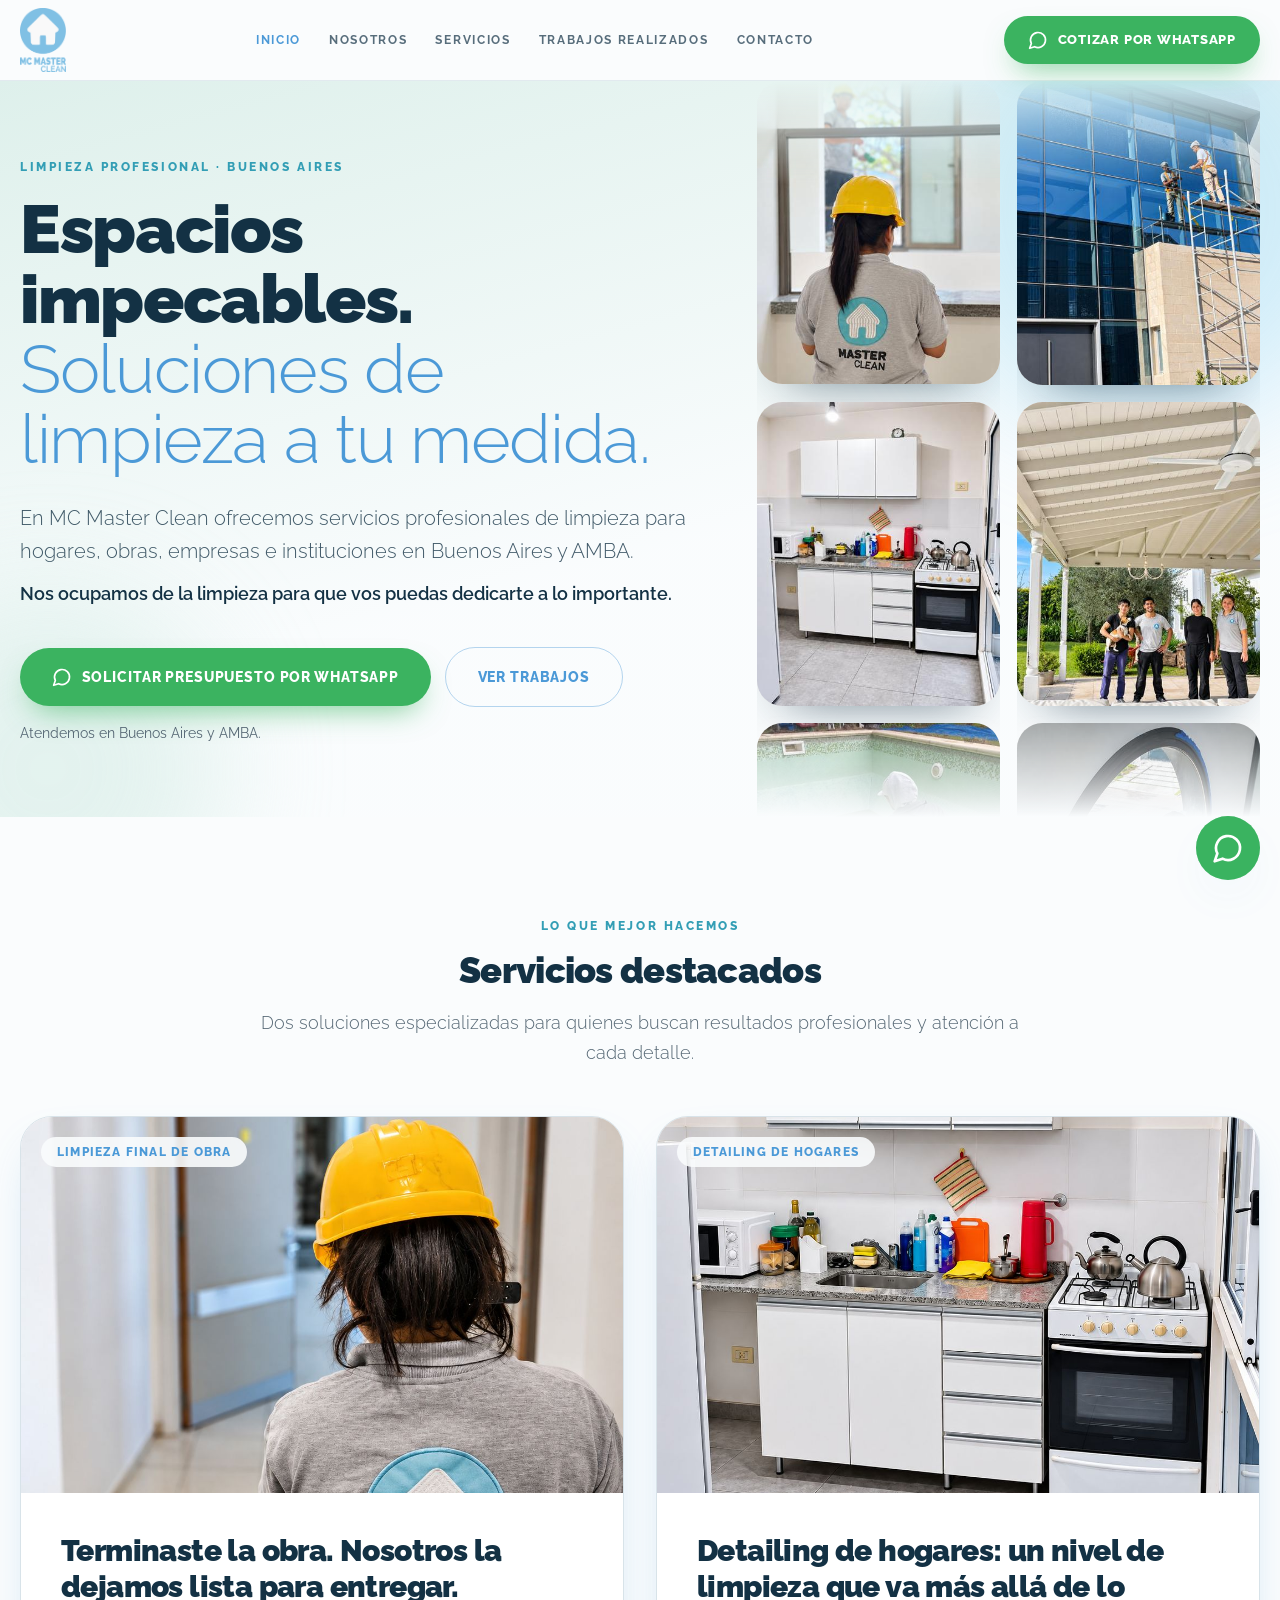
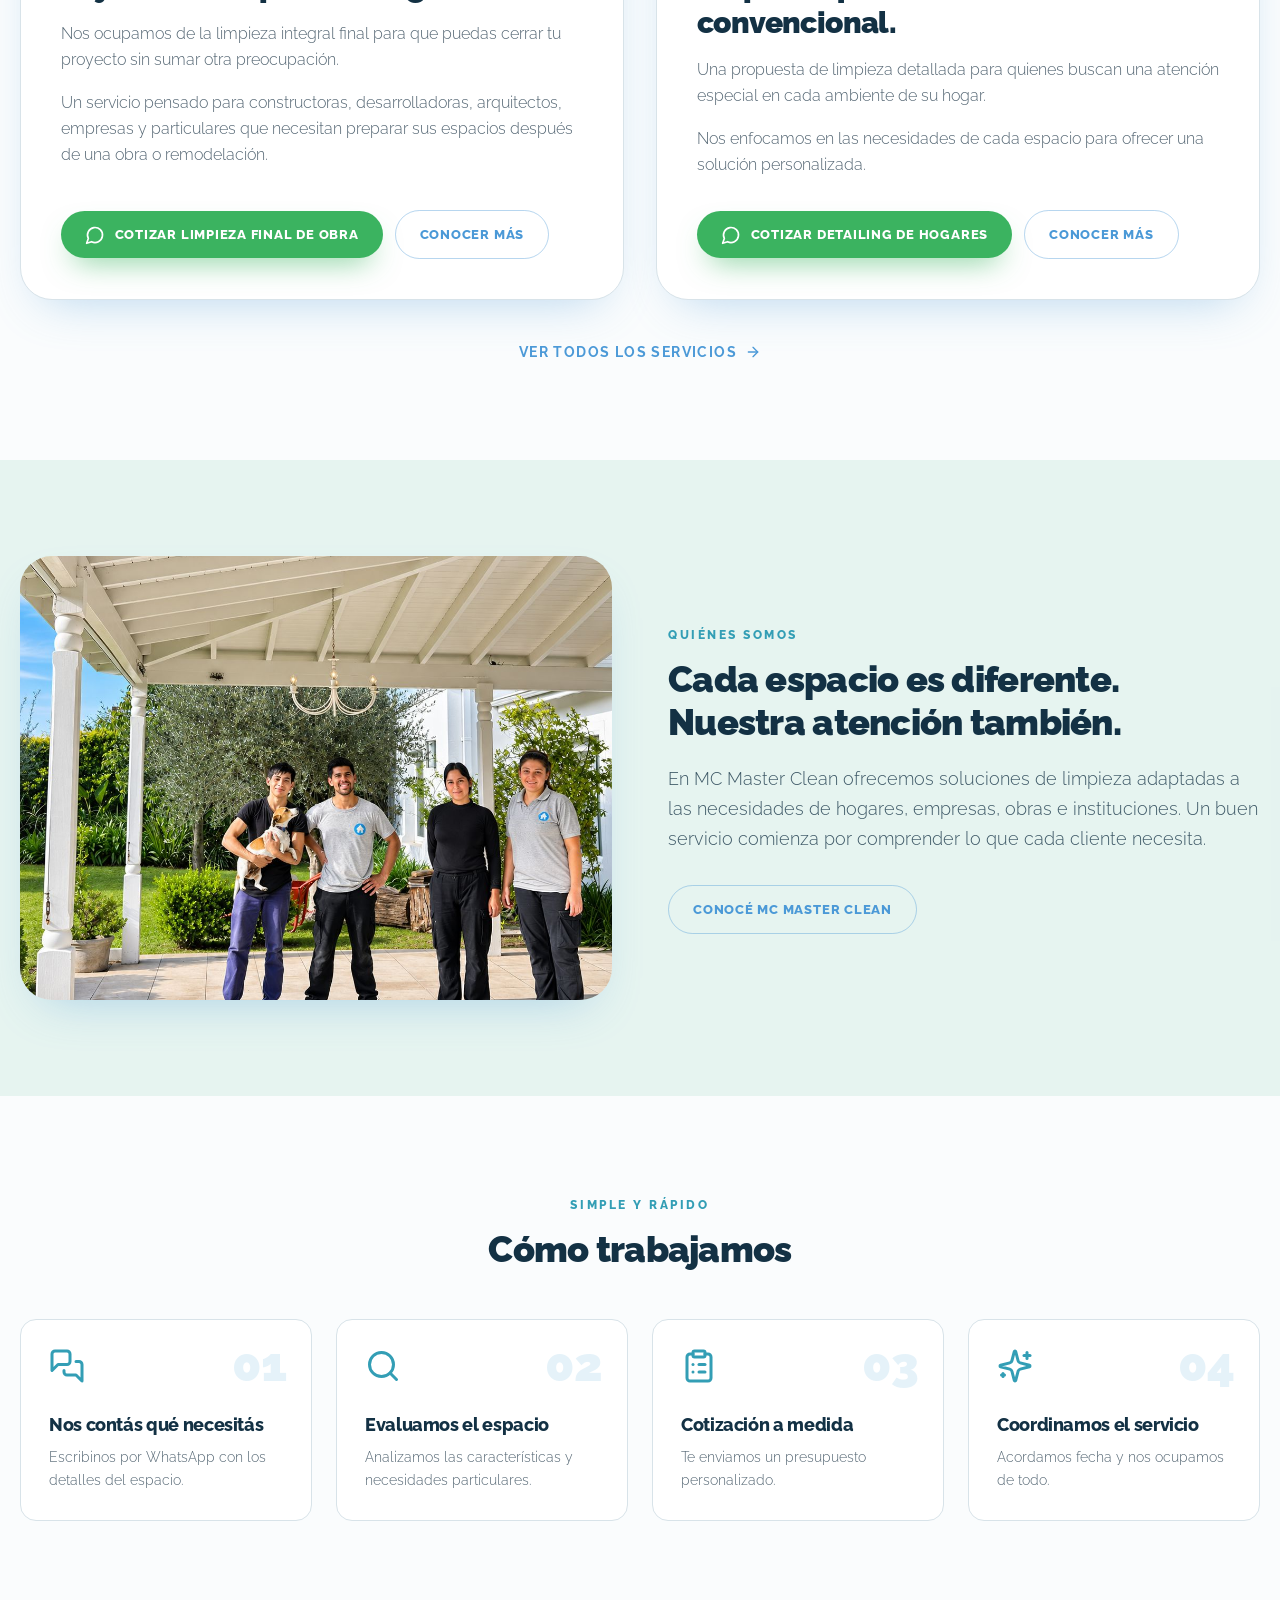
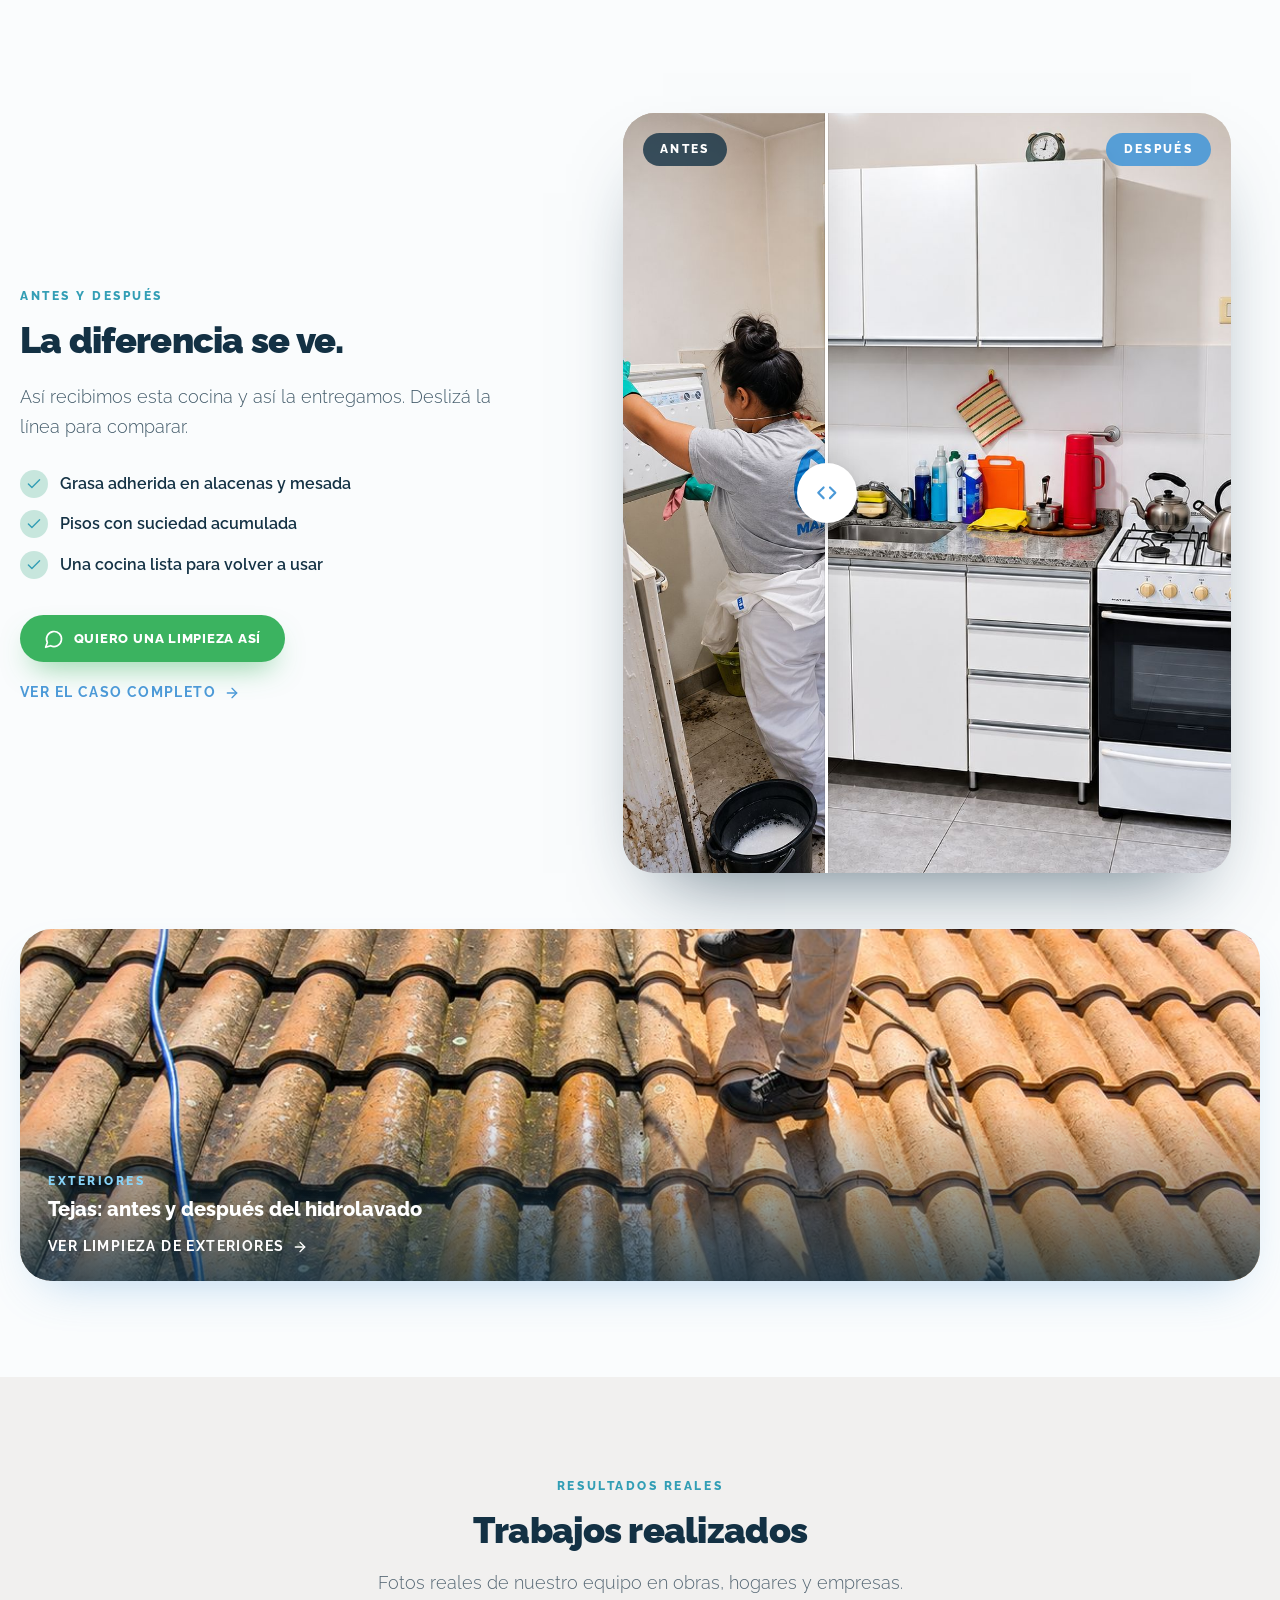
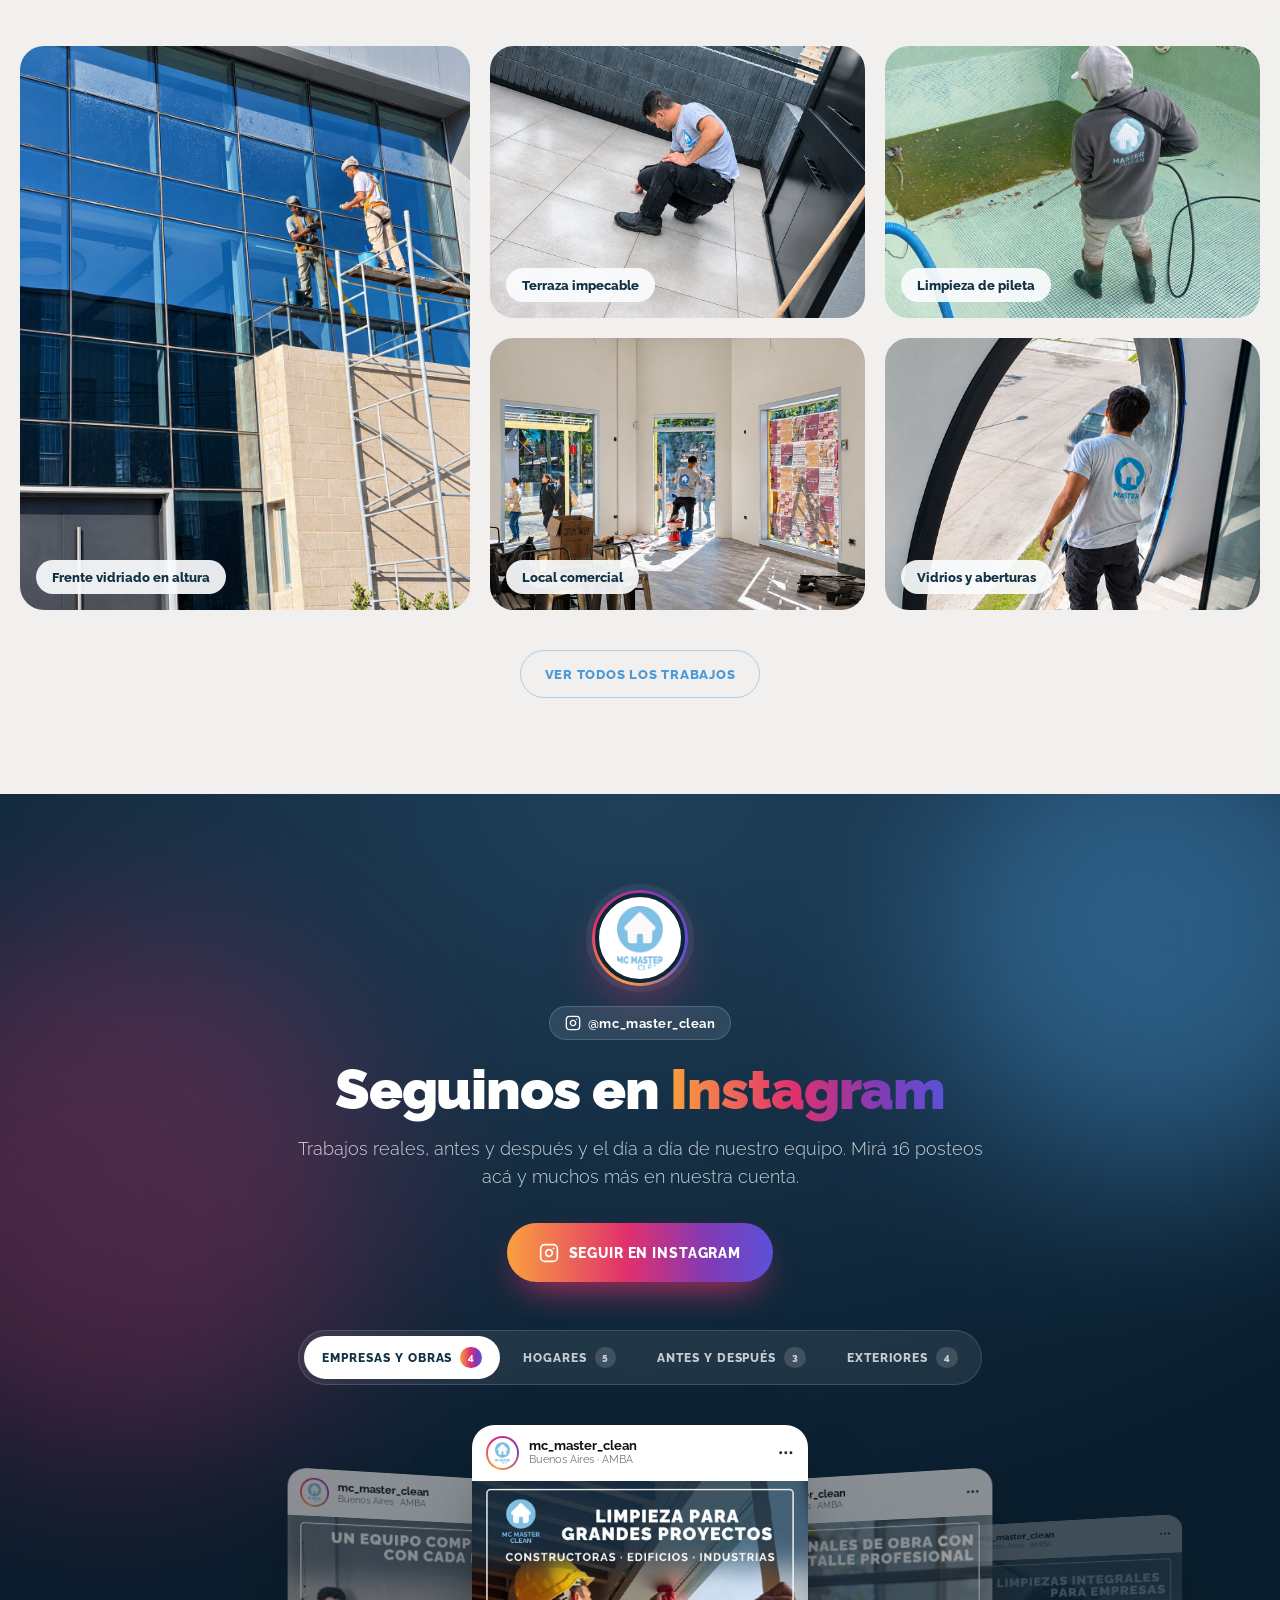
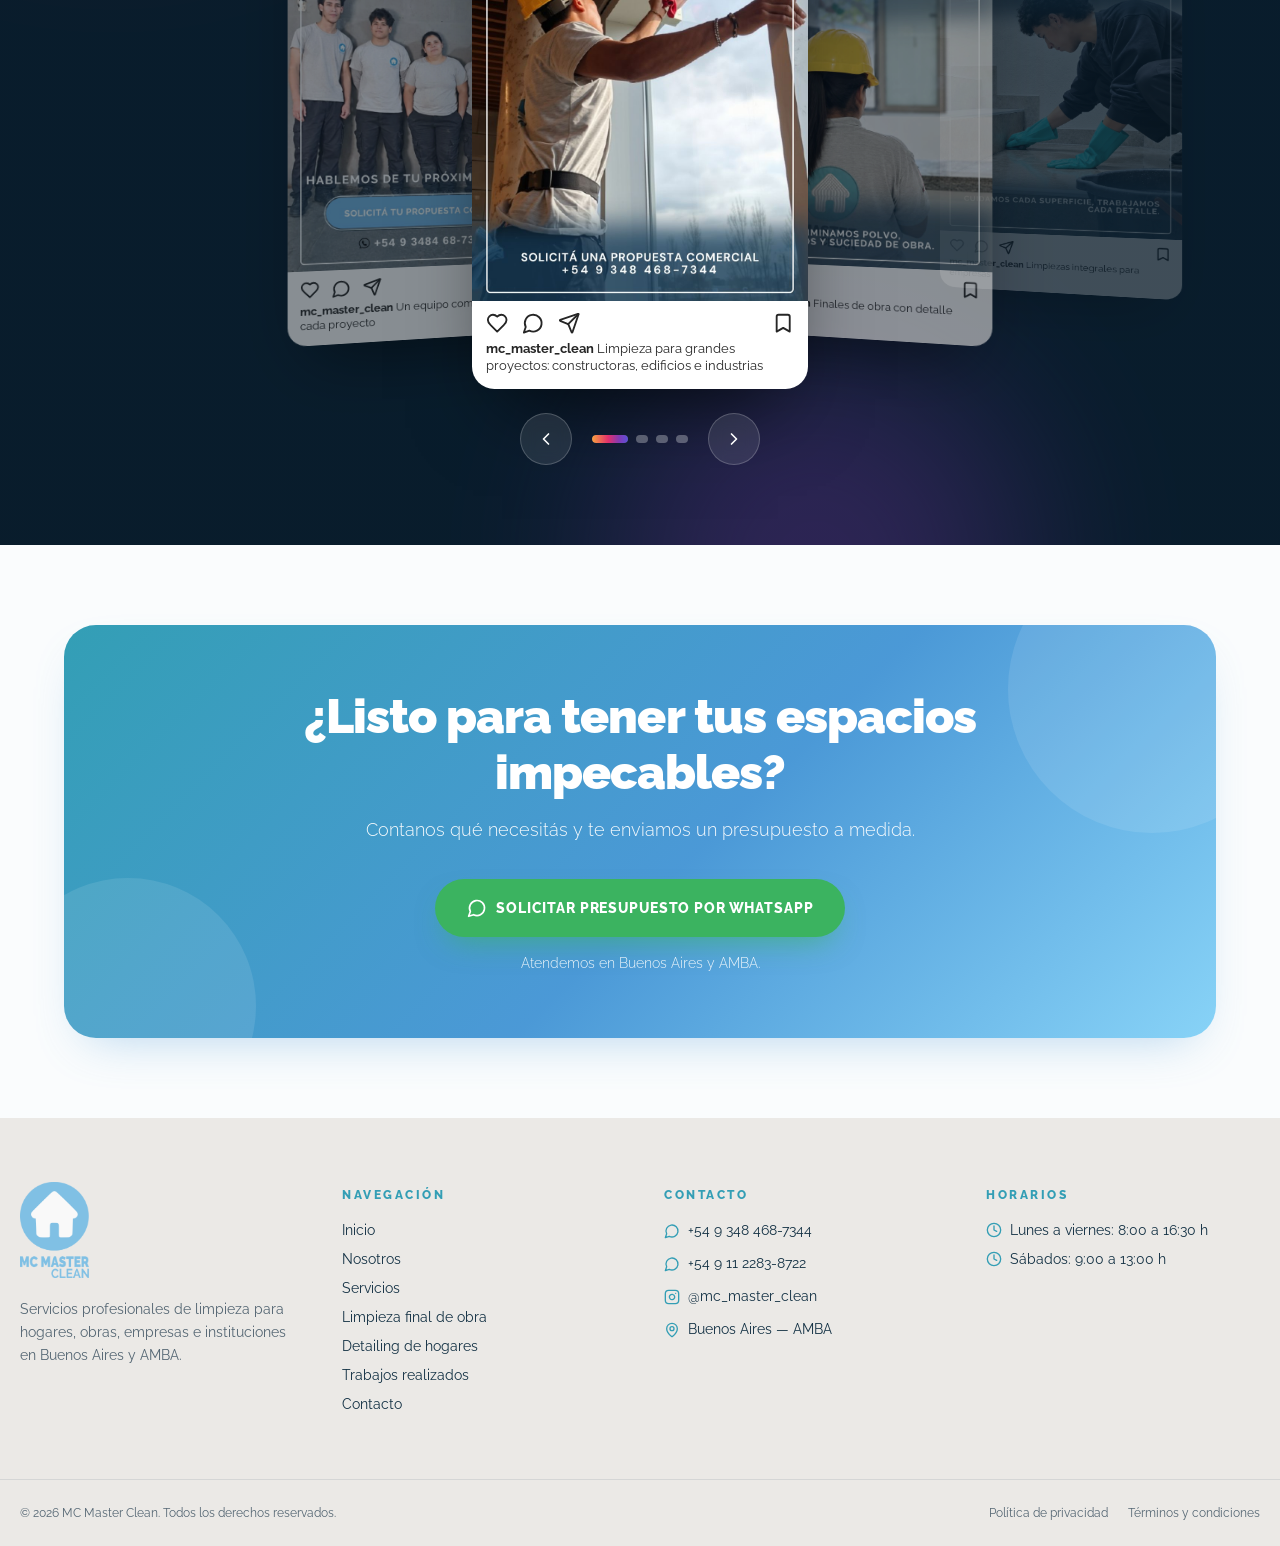
==== commit 679a0648: "actualizacion" ====
--- a/index.html
+++ b/index.html
@@ -68,9 +68,9 @@
     </div>
     
     <div class="mq" aria-label="Fotos de trabajos de MC Master Clean">
-      <div class="mq-col up"><div class="mq-track"><figure class="mq-card"><img src="img/m/portada.jpg" alt="Operaria con casco trabajando en una obra" width="1200" height="1500" fetchpriority="high"></figure><figure class="mq-card"><img src="img/m/cocina-7.jpg" alt="Cocina impecable después de una limpieza" width="1200" height="1500" fetchpriority="high"></figure><figure class="mq-card"><img src="img/m/pileta.jpg" alt="Limpieza de pileta" width="1200" height="1500" loading="lazy"></figure><figure class="mq-card"><img src="img/m/tejas.jpg" alt="Hidrolavado de tejas en altura" width="1200" height="1500" loading="lazy"></figure><figure class="mq-card"><img src="img/m/portada.jpg" alt="" width="1200" height="1500" loading="lazy"></figure><figure class="mq-card"><img src="img/m/cocina-7.jpg" alt="" width="1200" height="1500" loading="lazy"></figure><figure class="mq-card"><img src="img/m/pileta.jpg" alt="" width="1200" height="1500" loading="lazy"></figure><figure class="mq-card"><img src="img/m/tejas.jpg" alt="" width="1200" height="1500" loading="lazy"></figure></div></div>
-      <div class="mq-col down"><div class="mq-track"><figure class="mq-card"><img src="img/m/frente-vidriado.jpg" alt="Limpieza en altura de un frente vidriado" width="1200" height="1500" fetchpriority="high"></figure><figure class="mq-card"><img src="img/m/equipo-quincho.jpg" alt="Parte del equipo de MC Master Clean" width="1200" height="1500" fetchpriority="high"></figure><figure class="mq-card"><img src="img/m/vidrios-ovalo.jpg" alt="Limpieza de vidrios en una escalera" width="1200" height="1500" loading="lazy"></figure><figure class="mq-card"><img src="img/m/detailing-terraza.jpg" alt="Limpieza de una terraza" width="1200" height="1500" loading="lazy"></figure><figure class="mq-card"><img src="img/m/frente-vidriado.jpg" alt="" width="1200" height="1500" loading="lazy"></figure><figure class="mq-card"><img src="img/m/equipo-quincho.jpg" alt="" width="1200" height="1500" loading="lazy"></figure><figure class="mq-card"><img src="img/m/vidrios-ovalo.jpg" alt="" width="1200" height="1500" loading="lazy"></figure><figure class="mq-card"><img src="img/m/detailing-terraza.jpg" alt="" width="1200" height="1500" loading="lazy"></figure></div></div>
-      <div class="mq-row"><div class="mq-track"><figure class="mq-card"><img src="img/m/portada.jpg" alt="" width="1200" height="1500" loading="lazy"></figure><figure class="mq-card"><img src="img/m/frente-vidriado.jpg" alt="" width="1200" height="1500" loading="lazy"></figure><figure class="mq-card"><img src="img/m/cocina-7.jpg" alt="" width="1200" height="1500" loading="lazy"></figure><figure class="mq-card"><img src="img/m/equipo-quincho.jpg" alt="" width="1200" height="1500" loading="lazy"></figure><figure class="mq-card"><img src="img/m/pileta.jpg" alt="" width="1200" height="1500" loading="lazy"></figure><figure class="mq-card"><img src="img/m/vidrios-ovalo.jpg" alt="" width="1200" height="1500" loading="lazy"></figure><figure class="mq-card"><img src="img/m/tejas.jpg" alt="" width="1200" height="1500" loading="lazy"></figure><figure class="mq-card"><img src="img/m/detailing-terraza.jpg" alt="" width="1200" height="1500" loading="lazy"></figure><figure class="mq-card"><img src="img/m/portada.jpg" alt="" width="1200" height="1500" loading="lazy"></figure><figure class="mq-card"><img src="img/m/frente-vidriado.jpg" alt="" width="1200" height="1500" loading="lazy"></figure><figure class="mq-card"><img src="img/m/cocina-7.jpg" alt="" width="1200" height="1500" loading="lazy"></figure><figure class="mq-card"><img src="img/m/equipo-quincho.jpg" alt="" width="1200" height="1500" loading="lazy"></figure><figure class="mq-card"><img src="img/m/pileta.jpg" alt="" width="1200" height="1500" loading="lazy"></figure><figure class="mq-card"><img src="img/m/vidrios-ovalo.jpg" alt="" width="1200" height="1500" loading="lazy"></figure><figure class="mq-card"><img src="img/m/tejas.jpg" alt="" width="1200" height="1500" loading="lazy"></figure><figure class="mq-card"><img src="img/m/detailing-terraza.jpg" alt="" width="1200" height="1500" loading="lazy"></figure></div></div>
+      <div class="mq-col up"><div class="mq-track"><figure class="mq-card"><img src="img/m/t/portada-400.jpg" srcset="img/m/t/portada-400.jpg 400w, img/m/t/portada-800.jpg 800w" sizes="(min-width: 1024px) 22rem, 12rem" alt="Operaria con casco trabajando en una obra" width="800" height="1000" decoding="async" fetchpriority="high"></figure><figure class="mq-card"><img src="img/m/t/cocina-7-400.jpg" srcset="img/m/t/cocina-7-400.jpg 400w, img/m/t/cocina-7-800.jpg 800w" sizes="(min-width: 1024px) 22rem, 12rem" alt="Cocina impecable después de una limpieza" width="800" height="1000" decoding="async" fetchpriority="high"></figure><figure class="mq-card"><img src="img/m/t/pileta-400.jpg" srcset="img/m/t/pileta-400.jpg 400w, img/m/t/pileta-800.jpg 800w" sizes="(min-width: 1024px) 22rem, 12rem" alt="Limpieza de pileta" width="800" height="1000" decoding="async"></figure><figure class="mq-card"><img src="img/m/t/tejas-400.jpg" srcset="img/m/t/tejas-400.jpg 400w, img/m/t/tejas-800.jpg 800w" sizes="(min-width: 1024px) 22rem, 12rem" alt="Hidrolavado de tejas en altura" width="800" height="1000" decoding="async" loading="lazy"></figure><figure class="mq-card"><img src="img/m/t/portada-400.jpg" srcset="img/m/t/portada-400.jpg 400w, img/m/t/portada-800.jpg 800w" sizes="(min-width: 1024px) 22rem, 12rem" alt="" width="800" height="1000" decoding="async" loading="lazy"></figure><figure class="mq-card"><img src="img/m/t/cocina-7-400.jpg" srcset="img/m/t/cocina-7-400.jpg 400w, img/m/t/cocina-7-800.jpg 800w" sizes="(min-width: 1024px) 22rem, 12rem" alt="" width="800" height="1000" decoding="async" loading="lazy"></figure><figure class="mq-card"><img src="img/m/t/pileta-400.jpg" srcset="img/m/t/pileta-400.jpg 400w, img/m/t/pileta-800.jpg 800w" sizes="(min-width: 1024px) 22rem, 12rem" alt="" width="800" height="1000" decoding="async" loading="lazy"></figure><figure class="mq-card"><img src="img/m/t/tejas-400.jpg" srcset="img/m/t/tejas-400.jpg 400w, img/m/t/tejas-800.jpg 800w" sizes="(min-width: 1024px) 22rem, 12rem" alt="" width="800" height="1000" decoding="async" loading="lazy"></figure></div></div>
+      <div class="mq-col down"><div class="mq-track"><figure class="mq-card"><img src="img/m/t/frente-vidriado-400.jpg" srcset="img/m/t/frente-vidriado-400.jpg 400w, img/m/t/frente-vidriado-800.jpg 800w" sizes="(min-width: 1024px) 22rem, 12rem" alt="Limpieza en altura de un frente vidriado" width="800" height="1000" decoding="async" fetchpriority="high"></figure><figure class="mq-card"><img src="img/m/t/equipo-quincho-400.jpg" srcset="img/m/t/equipo-quincho-400.jpg 400w, img/m/t/equipo-quincho-800.jpg 800w" sizes="(min-width: 1024px) 22rem, 12rem" alt="Parte del equipo de MC Master Clean" width="800" height="1000" decoding="async" fetchpriority="high"></figure><figure class="mq-card"><img src="img/m/t/vidrios-ovalo-400.jpg" srcset="img/m/t/vidrios-ovalo-400.jpg 400w, img/m/t/vidrios-ovalo-800.jpg 800w" sizes="(min-width: 1024px) 22rem, 12rem" alt="Limpieza de vidrios en una escalera" width="800" height="1000" decoding="async"></figure><figure class="mq-card"><img src="img/m/t/detailing-terraza-400.jpg" srcset="img/m/t/detailing-terraza-400.jpg 400w, img/m/t/detailing-terraza-800.jpg 800w" sizes="(min-width: 1024px) 22rem, 12rem" alt="Limpieza de una terraza" width="800" height="1000" decoding="async" loading="lazy"></figure><figure class="mq-card"><img src="img/m/t/frente-vidriado-400.jpg" srcset="img/m/t/frente-vidriado-400.jpg 400w, img/m/t/frente-vidriado-800.jpg 800w" sizes="(min-width: 1024px) 22rem, 12rem" alt="" width="800" height="1000" decoding="async" loading="lazy"></figure><figure class="mq-card"><img src="img/m/t/equipo-quincho-400.jpg" srcset="img/m/t/equipo-quincho-400.jpg 400w, img/m/t/equipo-quincho-800.jpg 800w" sizes="(min-width: 1024px) 22rem, 12rem" alt="" width="800" height="1000" decoding="async" loading="lazy"></figure><figure class="mq-card"><img src="img/m/t/vidrios-ovalo-400.jpg" srcset="img/m/t/vidrios-ovalo-400.jpg 400w, img/m/t/vidrios-ovalo-800.jpg 800w" sizes="(min-width: 1024px) 22rem, 12rem" alt="" width="800" height="1000" decoding="async" loading="lazy"></figure><figure class="mq-card"><img src="img/m/t/detailing-terraza-400.jpg" srcset="img/m/t/detailing-terraza-400.jpg 400w, img/m/t/detailing-terraza-800.jpg 800w" sizes="(min-width: 1024px) 22rem, 12rem" alt="" width="800" height="1000" decoding="async" loading="lazy"></figure></div></div>
+      <div class="mq-row"><div class="mq-track"><figure class="mq-card"><img src="img/m/t/cocina-5-400.jpg" alt="Limpieza profunda de cocina: antes" width="400" height="500" decoding="async"><span class="mq-tag antes">Antes</span></figure><figure class="mq-card"><img src="img/m/t/cocina-1-400.jpg" alt="Limpieza profunda de cocina: proceso" width="400" height="500" decoding="async"><span class="mq-tag">Proceso</span></figure><figure class="mq-card"><img src="img/m/t/cocina-2-400.jpg" alt="Limpieza profunda de cocina: proceso" width="400" height="500" decoding="async"><span class="mq-tag">Proceso</span></figure><figure class="mq-card"><img src="img/m/t/cocina-3-400.jpg" alt="Limpieza profunda de cocina: proceso" width="400" height="500" decoding="async"><span class="mq-tag">Proceso</span></figure><figure class="mq-card"><img src="img/m/t/cocina-4-400.jpg" alt="Limpieza profunda de cocina: proceso" width="400" height="500" decoding="async"><span class="mq-tag">Proceso</span></figure><figure class="mq-card"><img src="img/m/t/cocina-6-400.jpg" alt="Limpieza profunda de cocina: proceso" width="400" height="500" decoding="async"><span class="mq-tag">Proceso</span></figure><figure class="mq-card"><img src="img/m/t/cocina-7-400.jpg" alt="Limpieza profunda de cocina: después" width="400" height="500" decoding="async"><span class="mq-tag despues">Después</span></figure><figure class="mq-card"><img src="img/m/t/cocina-8-400.jpg" alt="Limpieza profunda de cocina: después" width="400" height="500" decoding="async"><span class="mq-tag despues">Después</span></figure><figure class="mq-card"><img src="img/m/t/cocina-5-400.jpg" alt="" width="400" height="500" decoding="async"><span class="mq-tag antes">Antes</span></figure><figure class="mq-card"><img src="img/m/t/cocina-1-400.jpg" alt="" width="400" height="500" decoding="async"><span class="mq-tag">Proceso</span></figure><figure class="mq-card"><img src="img/m/t/cocina-2-400.jpg" alt="" width="400" height="500" decoding="async"><span class="mq-tag">Proceso</span></figure><figure class="mq-card"><img src="img/m/t/cocina-3-400.jpg" alt="" width="400" height="500" decoding="async"><span class="mq-tag">Proceso</span></figure><figure class="mq-card"><img src="img/m/t/cocina-4-400.jpg" alt="" width="400" height="500" decoding="async"><span class="mq-tag">Proceso</span></figure><figure class="mq-card"><img src="img/m/t/cocina-6-400.jpg" alt="" width="400" height="500" decoding="async"><span class="mq-tag">Proceso</span></figure><figure class="mq-card"><img src="img/m/t/cocina-7-400.jpg" alt="" width="400" height="500" decoding="async"><span class="mq-tag despues">Después</span></figure><figure class="mq-card"><img src="img/m/t/cocina-8-400.jpg" alt="" width="400" height="500" decoding="async"><span class="mq-tag despues">Después</span></figure></div></div>
     </div>
   </div>
 </section>
--- a/estilos.css
+++ b/estilos.css
@@ -362,6 +362,10 @@
   .mq-row .mq-track { display: flex; width: max-content; gap: .85rem; animation: mqLeft 50s linear infinite; }
   .mq-row .mq-card { width: 11.5rem; flex-shrink: 0; border-radius: 1.25rem; }
 }
+.mq-card { position: relative; }
+.mq-tag { position: absolute; left: .6rem; top: .6rem; border-radius: 9999px; background: color-mix(in oklab, var(--white) 90%, transparent); padding: .3rem .7rem; font-size: .62rem; font-weight: 800; letter-spacing: .16em; text-transform: uppercase; color: var(--ink); }
+.mq-tag.antes { background: color-mix(in oklab, var(--ink) 85%, transparent); color: var(--white); }
+.mq-tag.despues { background: var(--brand-deep); color: var(--white); }
 @keyframes mqLeft { from { transform: translateX(0); } to { transform: translateX(calc(-50% - .425rem)); } }
 @media (prefers-reduced-motion: reduce) { .mq-track { animation: none !important; } }
 
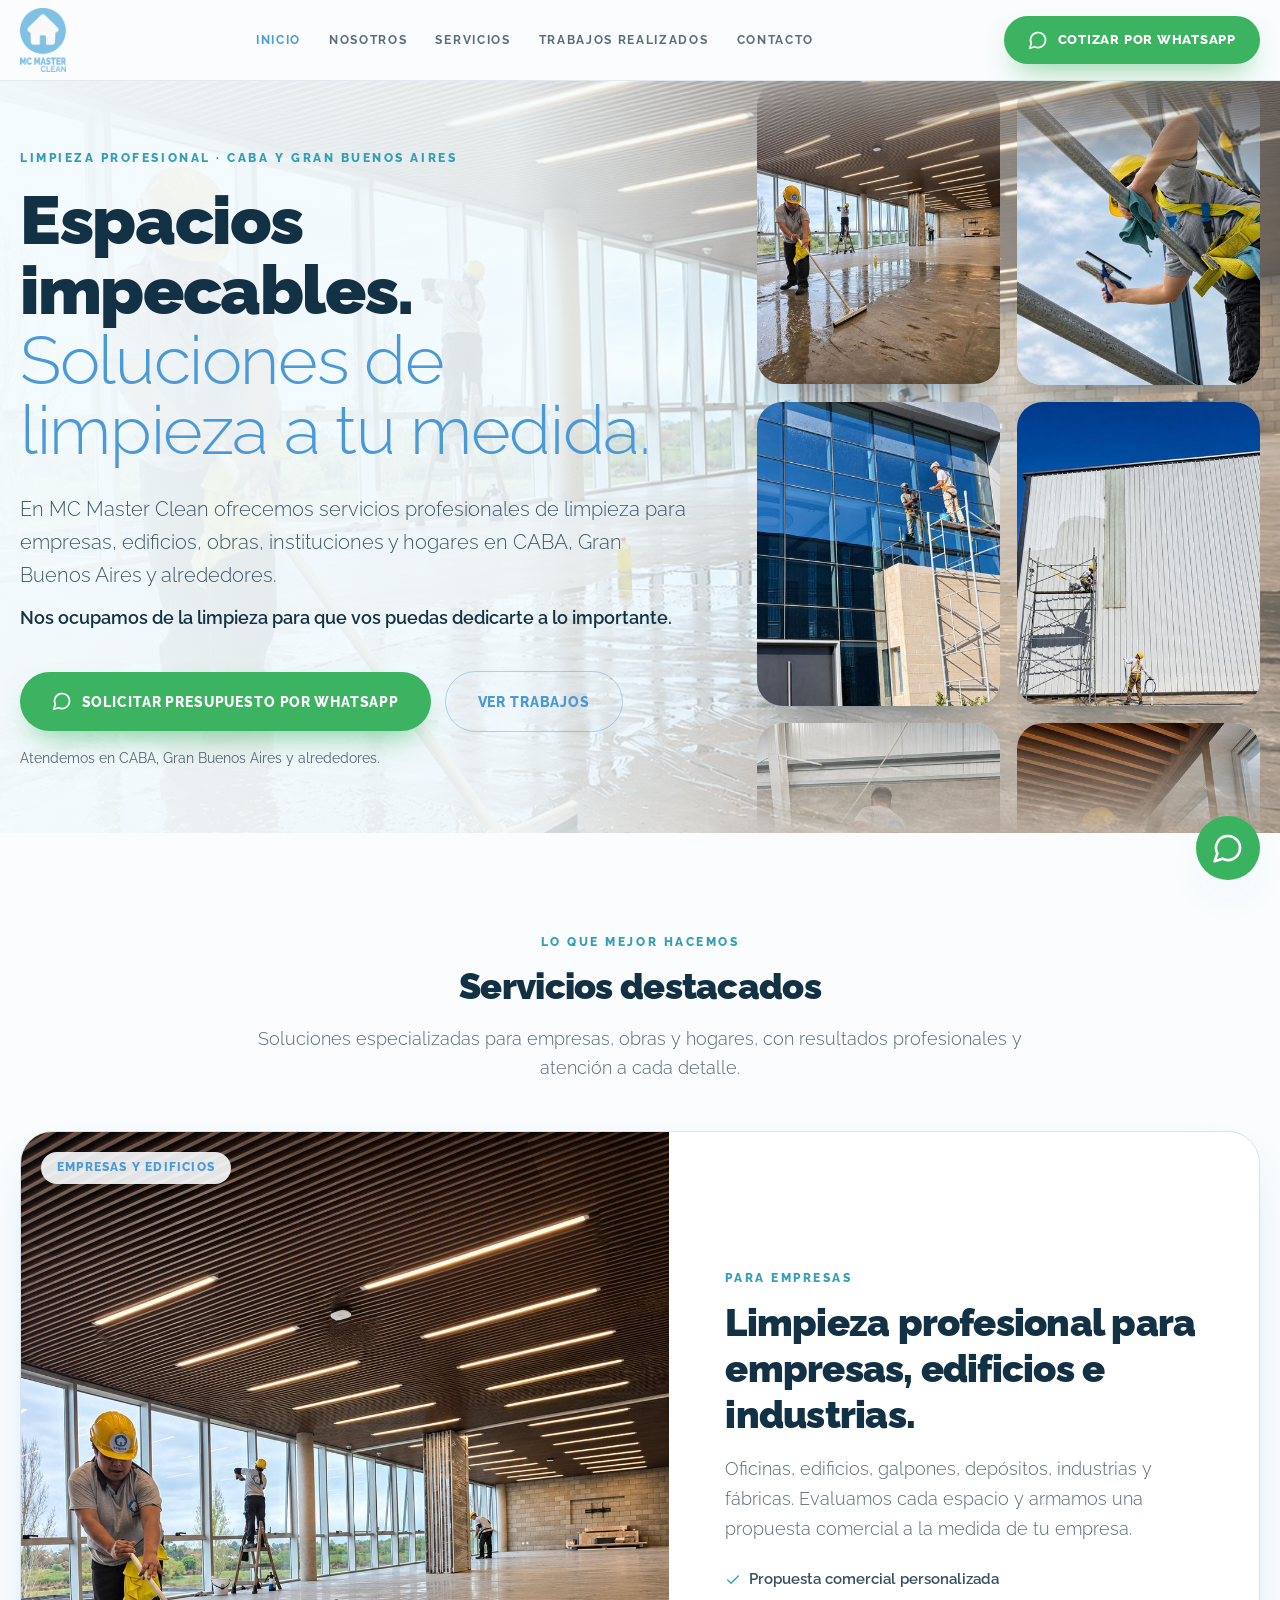
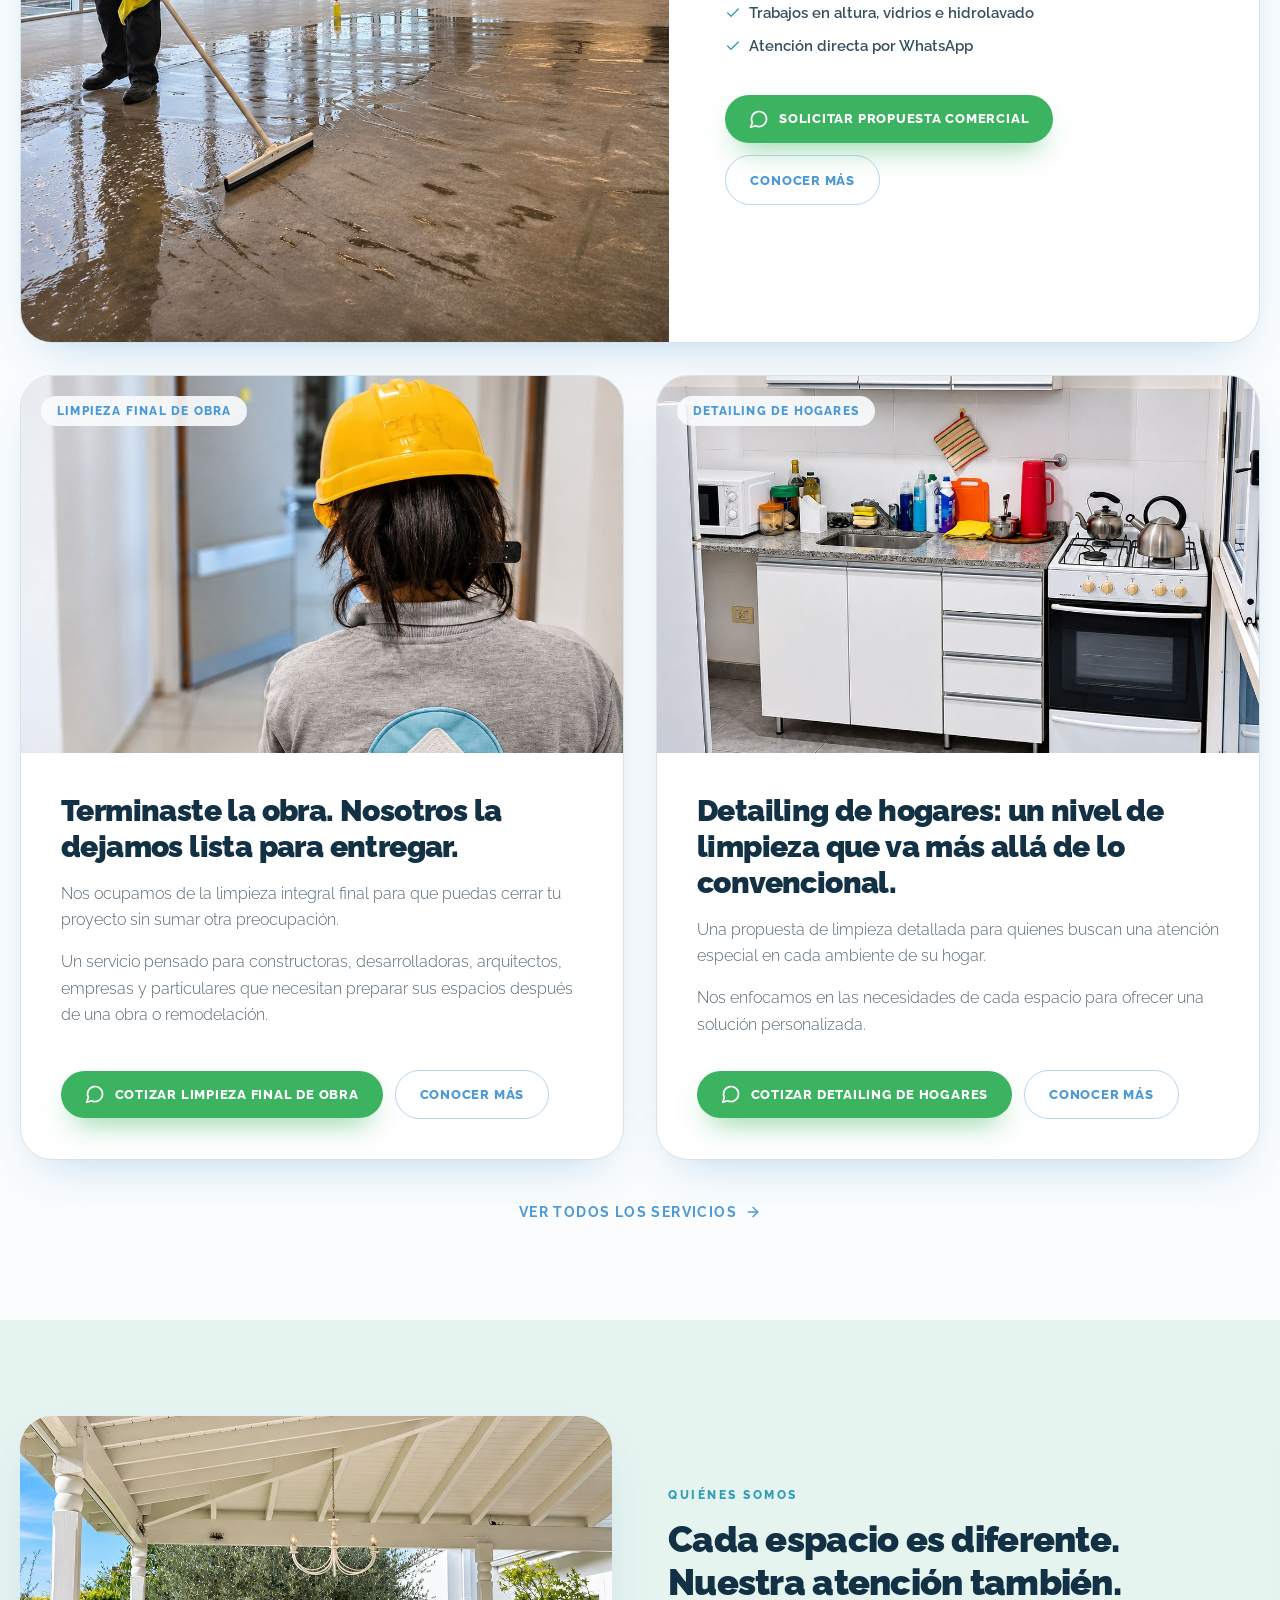
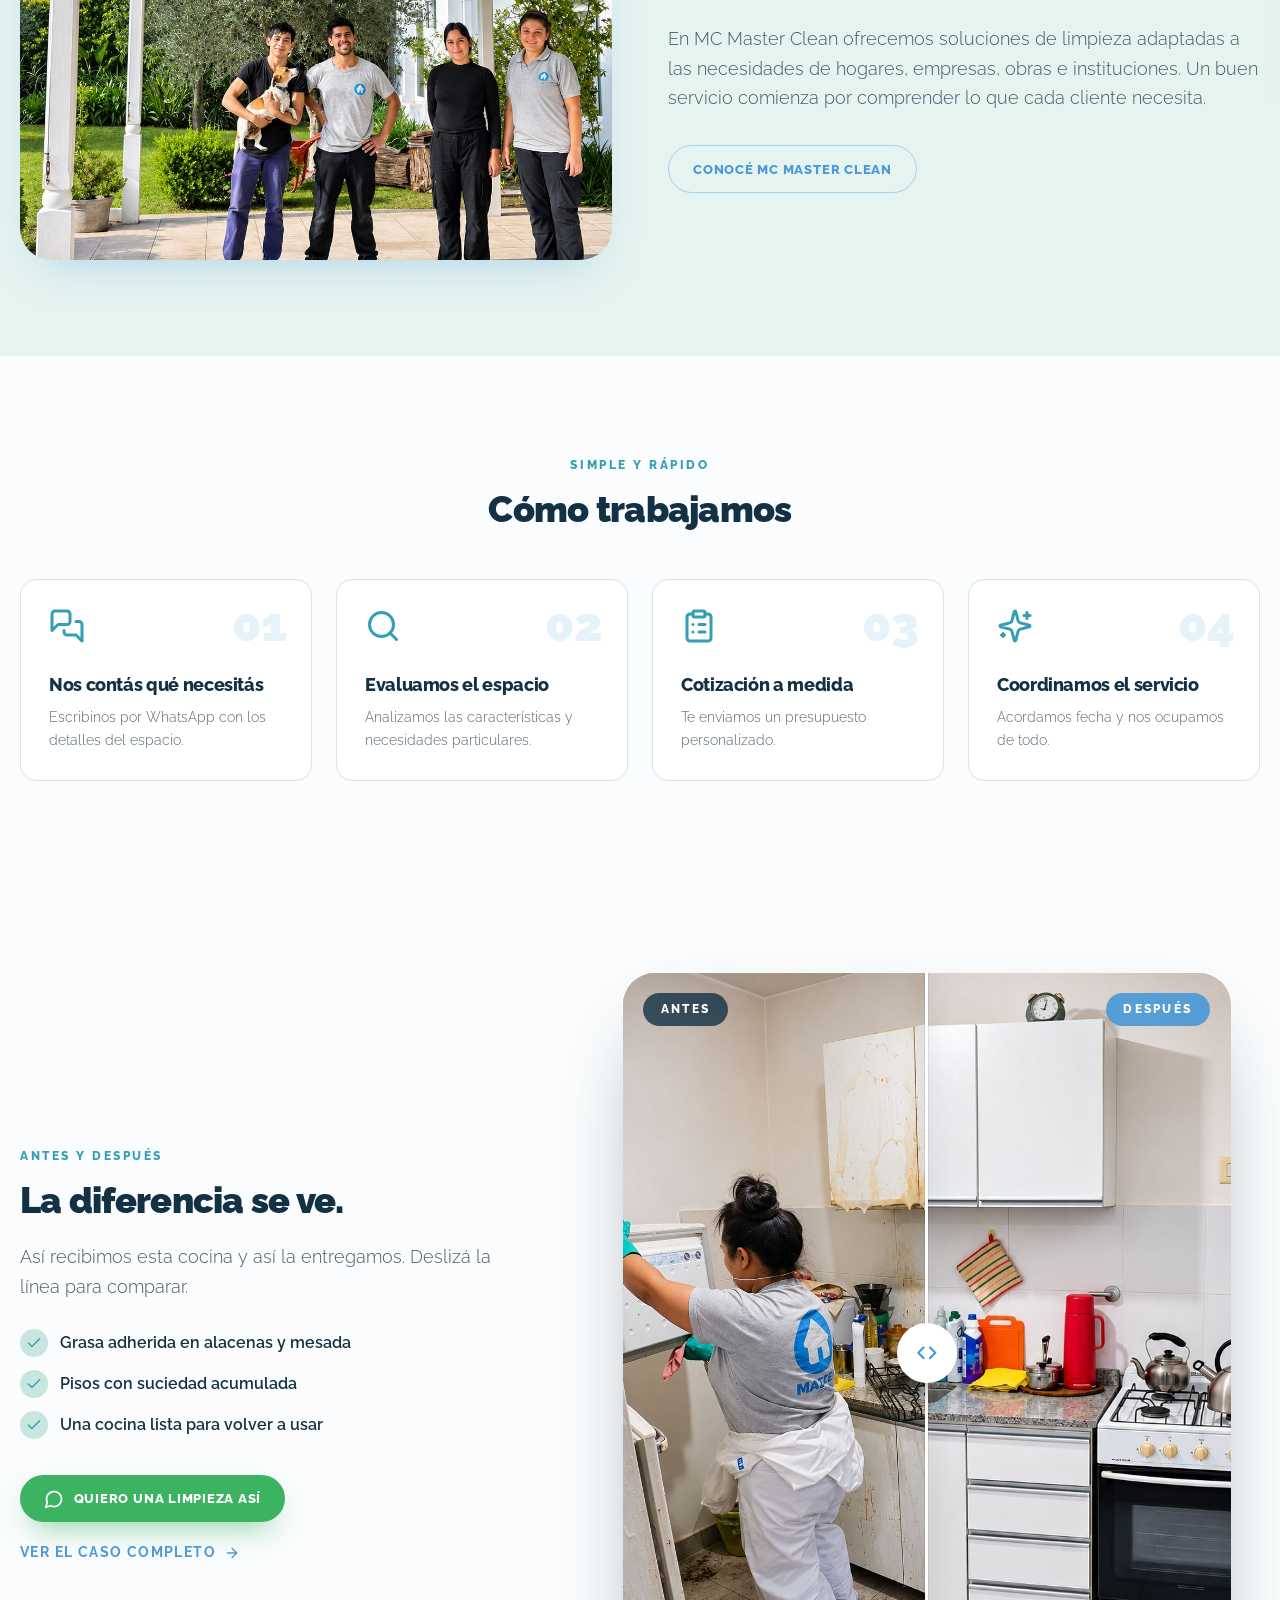
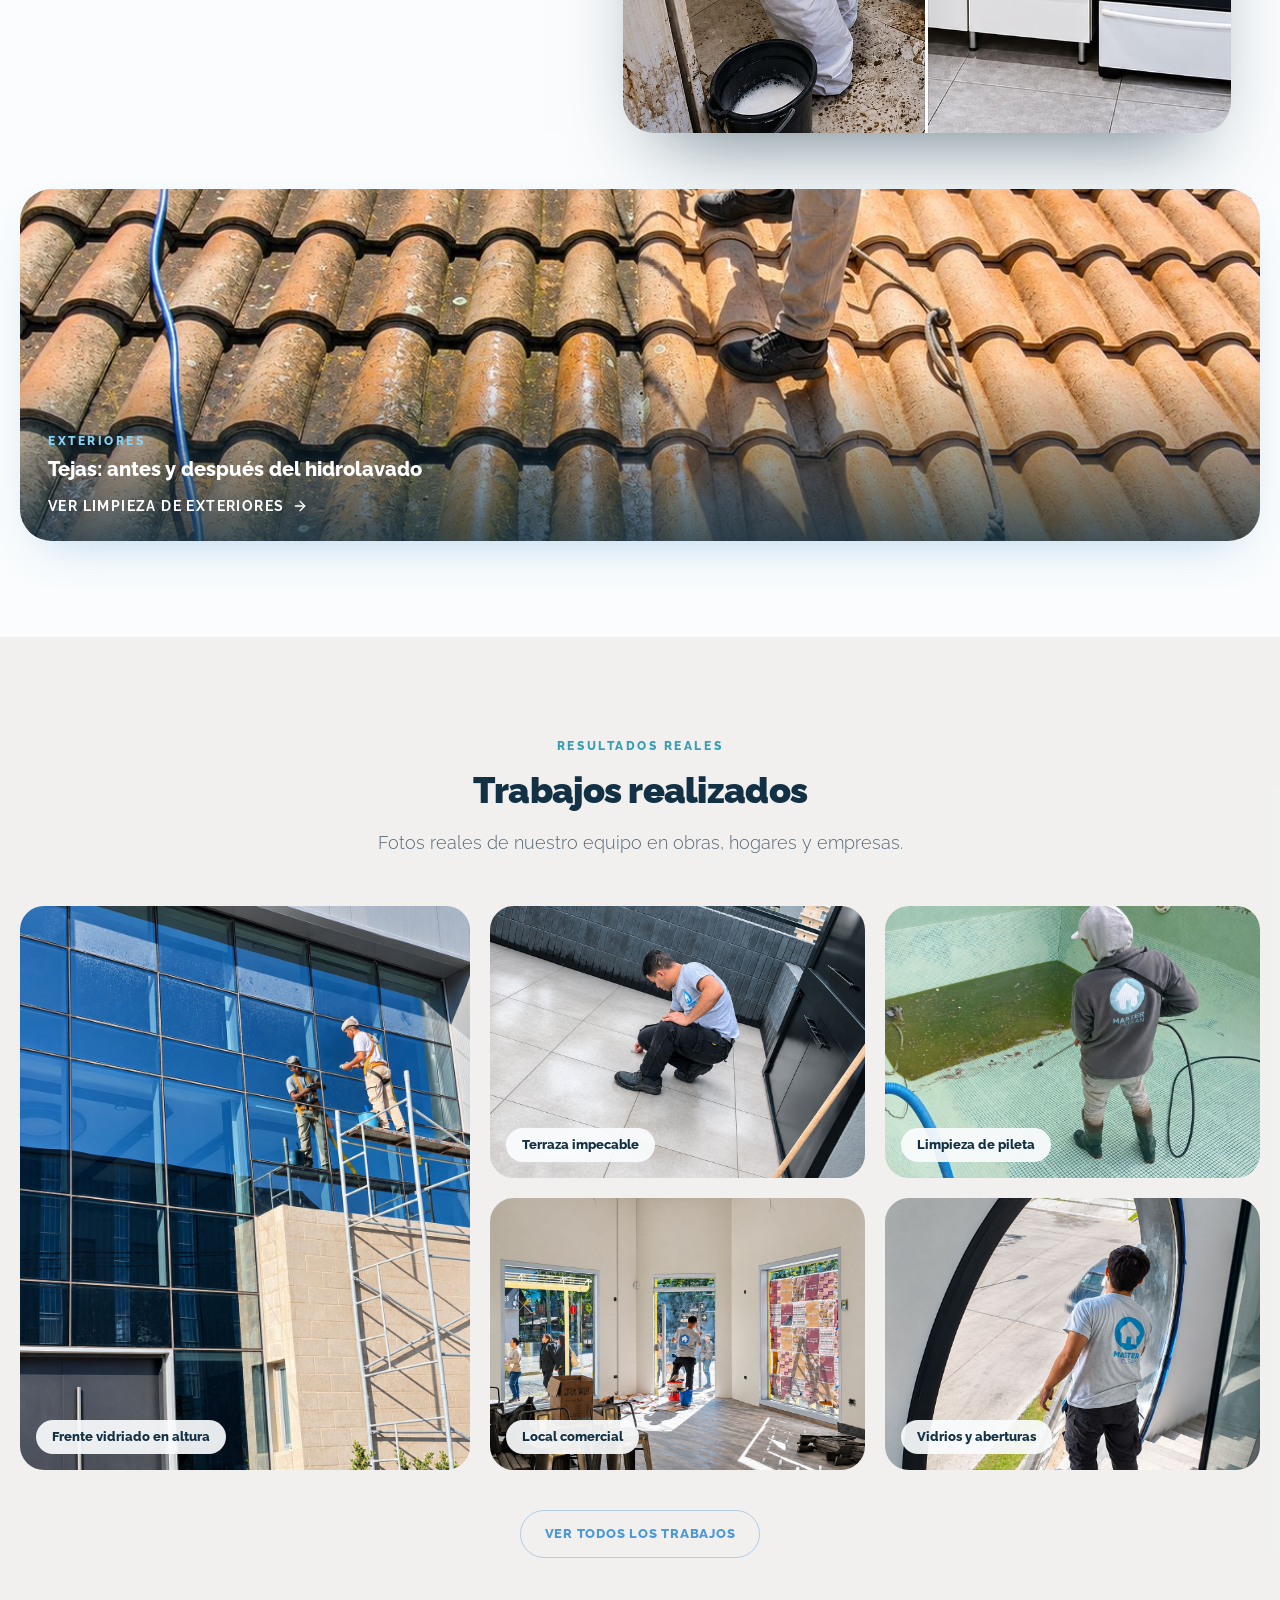
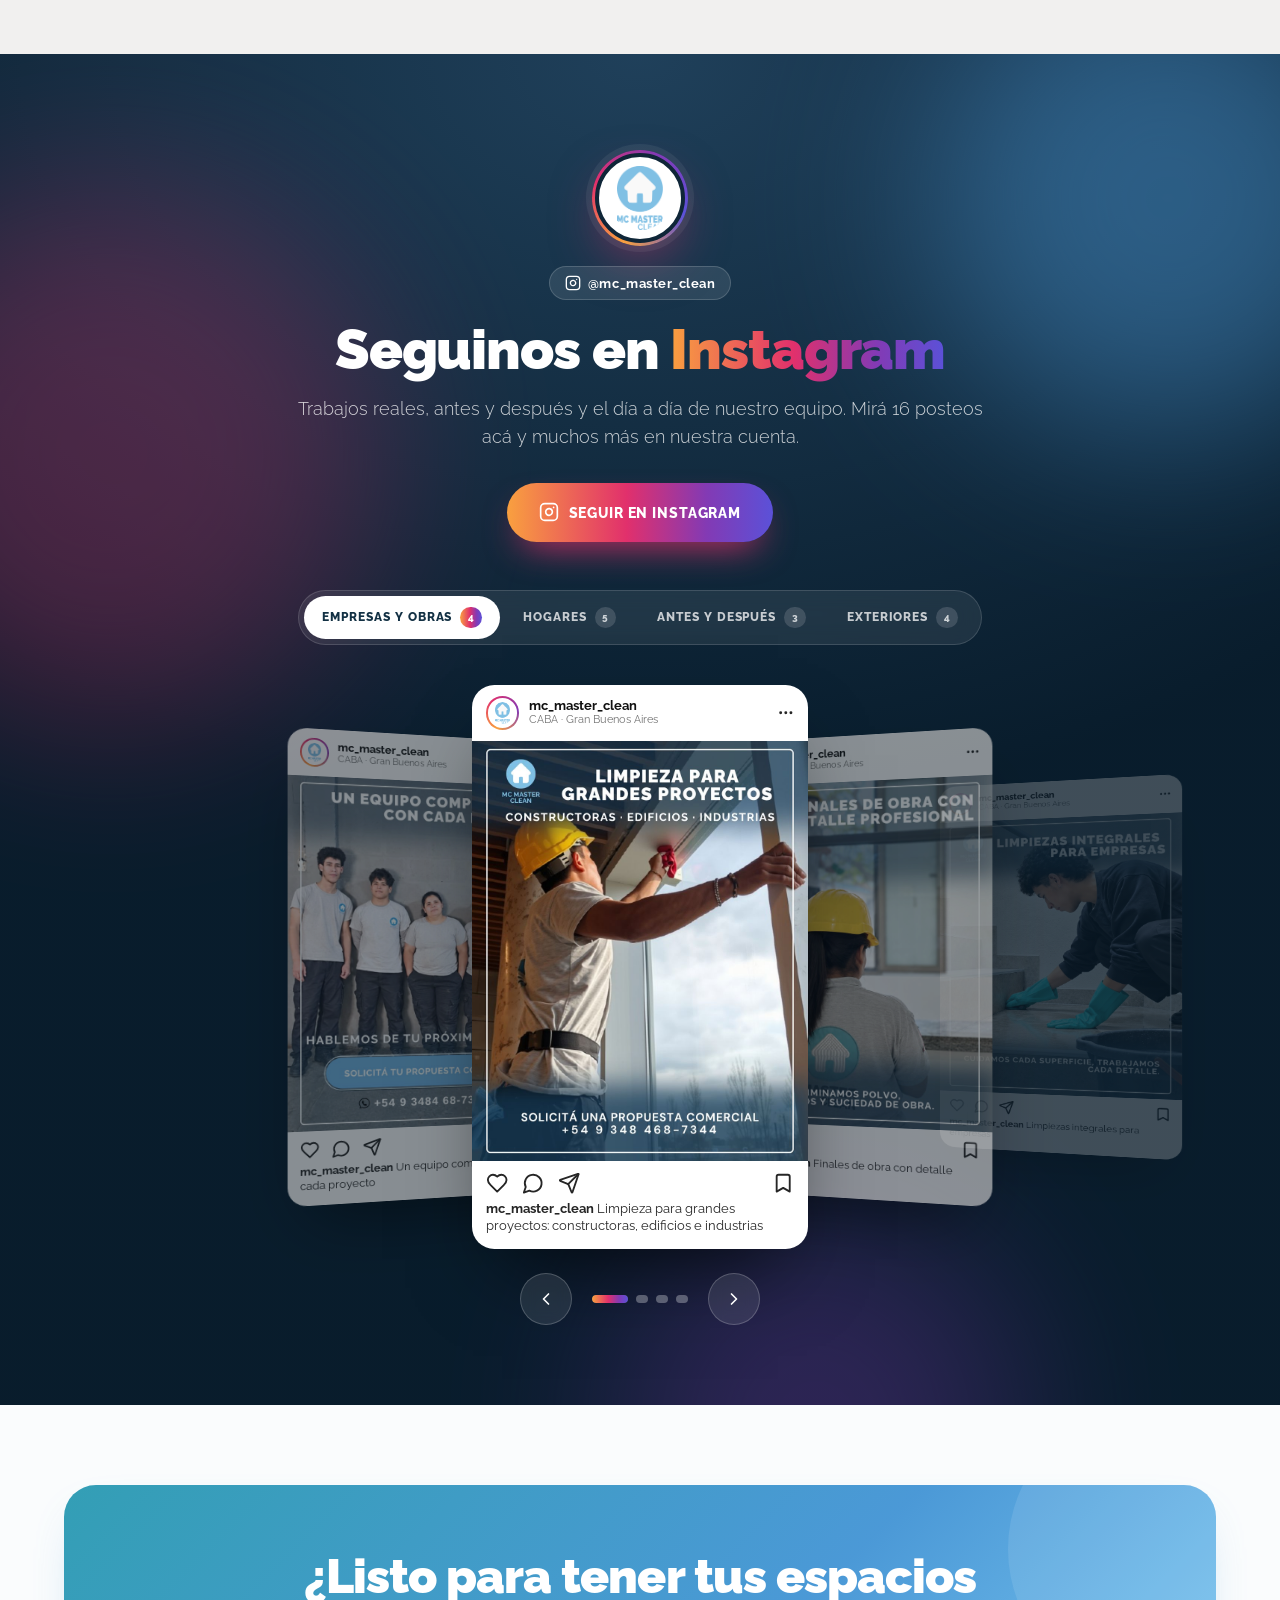
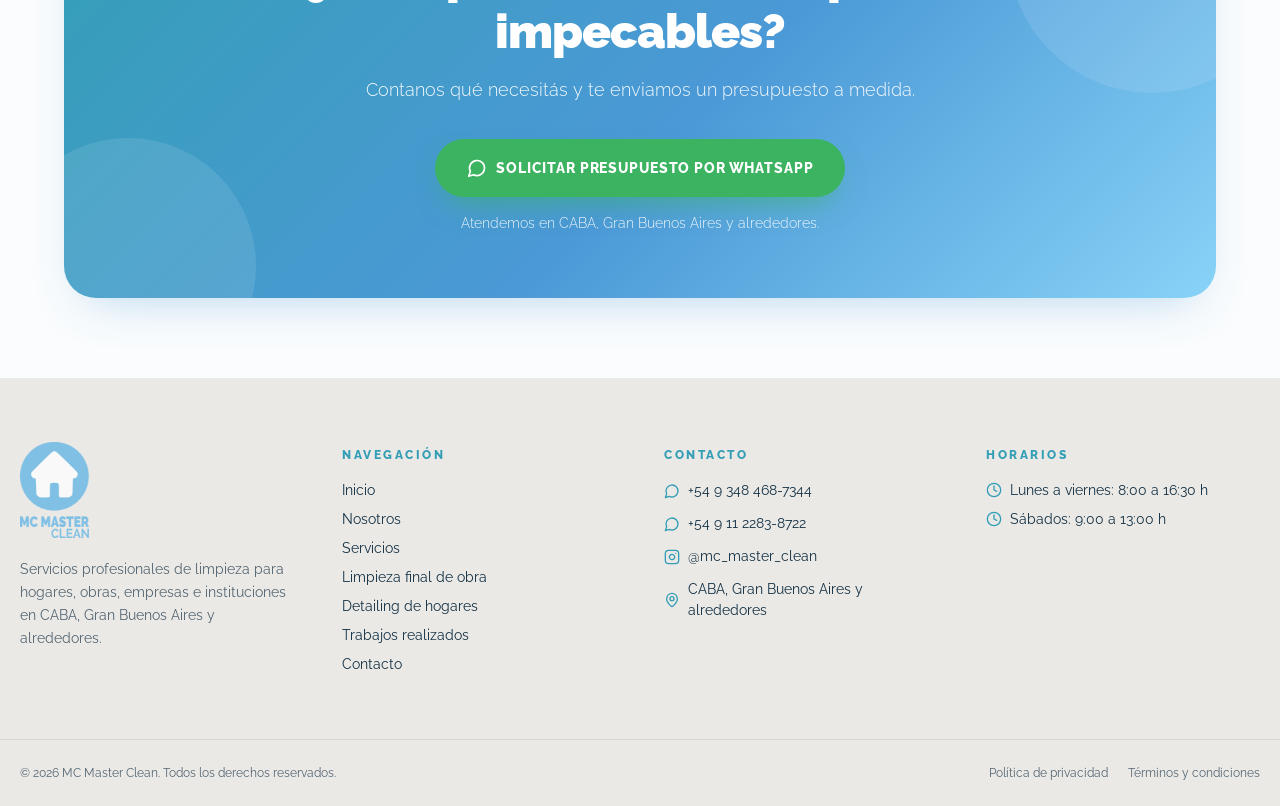
==== commit 9852c3b2: "subir 1" ====
--- a/index.html
+++ b/index.html
@@ -3,18 +3,18 @@
 <head>
 <meta charset="utf-8">
 <meta name="viewport" content="width=device-width, initial-scale=1">
-<title>MC Master Clean | Empresa de limpieza en Buenos Aires y AMBA</title>
-<meta name="description" content="Limpieza final de obra, detailing de hogares y limpieza profesional de empresas e instituciones en Buenos Aires y AMBA. Pedí tu presupuesto por WhatsApp.">
+<title>MC Master Clean | Empresa de limpieza en CABA, Gran Buenos Aires y alrededores</title>
+<meta name="description" content="Limpieza final de obra, detailing de hogares y limpieza profesional de empresas e instituciones en CABA, Gran Buenos Aires y alrededores. Pedí tu presupuesto por WhatsApp.">
 <meta name="author" content="MC Master Clean">
 <meta property="og:site_name" content="MC Master Clean">
 <meta property="og:locale" content="es_AR">
 <meta property="og:type" content="website">
-<meta property="og:title" content="MC Master Clean | Empresa de limpieza en Buenos Aires y AMBA">
-<meta property="og:description" content="Limpieza final de obra, detailing de hogares y limpieza profesional de empresas e instituciones en Buenos Aires y AMBA. Pedí tu presupuesto por WhatsApp.">
+<meta property="og:title" content="MC Master Clean | Empresa de limpieza en CABA, Gran Buenos Aires y alrededores">
+<meta property="og:description" content="Limpieza final de obra, detailing de hogares y limpieza profesional de empresas e instituciones en CABA, Gran Buenos Aires y alrededores. Pedí tu presupuesto por WhatsApp.">
 <meta property="og:url" content="https://mcmasterclean.net/">
 <meta name="twitter:card" content="summary_large_image">
-<meta name="twitter:title" content="MC Master Clean | Empresa de limpieza en Buenos Aires y AMBA">
-<meta name="twitter:description" content="Limpieza final de obra, detailing de hogares y limpieza profesional de empresas e instituciones en Buenos Aires y AMBA. Pedí tu presupuesto por WhatsApp.">
+<meta name="twitter:title" content="MC Master Clean | Empresa de limpieza en CABA, Gran Buenos Aires y alrededores">
+<meta name="twitter:description" content="Limpieza final de obra, detailing de hogares y limpieza profesional de empresas e instituciones en CABA, Gran Buenos Aires y alrededores. Pedí tu presupuesto por WhatsApp.">
 <meta name="theme-color" content="#7FBFE5">
 <link rel="canonical" href="https://mcmasterclean.net/">
 <link rel="icon" href="favicon.png" type="image/png">
@@ -52,24 +52,24 @@
 <main>
 
 <section class="hero hero2">
-  <div class="blob a" aria-hidden="true"></div>
-  <div class="blob b" aria-hidden="true"></div>
+  <img class="hero-bg" src="img/m/oficina-piso.jpg" alt="" width="1200" height="1500" fetchpriority="high">
+  <div class="hero-bg-veil" aria-hidden="true"></div>
   <div class="container hero2-grid">
     <div class="hero-content">
-      <span class="eyebrow">Limpieza profesional · Buenos Aires</span>
+      <span class="eyebrow">Limpieza profesional · CABA y Gran Buenos Aires</span>
       <h1>Espacios impecables. <span class="light">Soluciones de limpieza a tu medida.</span></h1>
-      <p class="lead">En MC Master Clean ofrecemos servicios profesionales de limpieza para hogares, obras, empresas e instituciones en Buenos Aires y AMBA.</p>
+      <p class="lead">En MC Master Clean ofrecemos servicios profesionales de limpieza para empresas, edificios, obras, instituciones y hogares en CABA, Gran Buenos Aires y alrededores.</p>
       <p class="strong">Nos ocupamos de la limpieza para que vos puedas dedicarte a lo importante.</p>
       <div class="actions">
         <a href="https://wa.me/5493484687344?text=Hola%2C%20MC%20Master%20Clean.%20Estuve%20viendo%20su%20p%C3%A1gina%20web%20y%20quisiera%20solicitar%20un%20presupuesto%20de%20limpieza." target="_blank" rel="noopener noreferrer" class="btn btn-whatsapp btn-lg" data-track="home_hero"><svg class="icon" aria-hidden="true" xmlns="http://www.w3.org/2000/svg" viewBox="0 0 24 24" fill="none" stroke="currentColor" stroke-width="2" stroke-linecap="round" stroke-linejoin="round" > <path d="M7.9 20A9 9 0 1 0 4 16.1L2 22Z" /> </svg>Solicitar presupuesto por WhatsApp</a>
         <a href="trabajos.html" class="btn btn-ghost btn-lg">Ver trabajos</a>
       </div>
-      <p class="small-note">Atendemos en Buenos Aires y AMBA.</p>
+      <p class="small-note">Atendemos en CABA, Gran Buenos Aires y alrededores.</p>
     </div>
     
     <div class="mq" aria-label="Fotos de trabajos de MC Master Clean">
-      <div class="mq-col up"><div class="mq-track"><figure class="mq-card"><img src="img/m/t/portada-400.jpg" srcset="img/m/t/portada-400.jpg 400w, img/m/t/portada-800.jpg 800w" sizes="(min-width: 1024px) 22rem, 12rem" alt="Operaria con casco trabajando en una obra" width="800" height="1000" decoding="async" fetchpriority="high"></figure><figure class="mq-card"><img src="img/m/t/cocina-7-400.jpg" srcset="img/m/t/cocina-7-400.jpg 400w, img/m/t/cocina-7-800.jpg 800w" sizes="(min-width: 1024px) 22rem, 12rem" alt="Cocina impecable después de una limpieza" width="800" height="1000" decoding="async" fetchpriority="high"></figure><figure class="mq-card"><img src="img/m/t/pileta-400.jpg" srcset="img/m/t/pileta-400.jpg 400w, img/m/t/pileta-800.jpg 800w" sizes="(min-width: 1024px) 22rem, 12rem" alt="Limpieza de pileta" width="800" height="1000" decoding="async"></figure><figure class="mq-card"><img src="img/m/t/tejas-400.jpg" srcset="img/m/t/tejas-400.jpg 400w, img/m/t/tejas-800.jpg 800w" sizes="(min-width: 1024px) 22rem, 12rem" alt="Hidrolavado de tejas en altura" width="800" height="1000" decoding="async" loading="lazy"></figure><figure class="mq-card"><img src="img/m/t/portada-400.jpg" srcset="img/m/t/portada-400.jpg 400w, img/m/t/portada-800.jpg 800w" sizes="(min-width: 1024px) 22rem, 12rem" alt="" width="800" height="1000" decoding="async" loading="lazy"></figure><figure class="mq-card"><img src="img/m/t/cocina-7-400.jpg" srcset="img/m/t/cocina-7-400.jpg 400w, img/m/t/cocina-7-800.jpg 800w" sizes="(min-width: 1024px) 22rem, 12rem" alt="" width="800" height="1000" decoding="async" loading="lazy"></figure><figure class="mq-card"><img src="img/m/t/pileta-400.jpg" srcset="img/m/t/pileta-400.jpg 400w, img/m/t/pileta-800.jpg 800w" sizes="(min-width: 1024px) 22rem, 12rem" alt="" width="800" height="1000" decoding="async" loading="lazy"></figure><figure class="mq-card"><img src="img/m/t/tejas-400.jpg" srcset="img/m/t/tejas-400.jpg 400w, img/m/t/tejas-800.jpg 800w" sizes="(min-width: 1024px) 22rem, 12rem" alt="" width="800" height="1000" decoding="async" loading="lazy"></figure></div></div>
-      <div class="mq-col down"><div class="mq-track"><figure class="mq-card"><img src="img/m/t/frente-vidriado-400.jpg" srcset="img/m/t/frente-vidriado-400.jpg 400w, img/m/t/frente-vidriado-800.jpg 800w" sizes="(min-width: 1024px) 22rem, 12rem" alt="Limpieza en altura de un frente vidriado" width="800" height="1000" decoding="async" fetchpriority="high"></figure><figure class="mq-card"><img src="img/m/t/equipo-quincho-400.jpg" srcset="img/m/t/equipo-quincho-400.jpg 400w, img/m/t/equipo-quincho-800.jpg 800w" sizes="(min-width: 1024px) 22rem, 12rem" alt="Parte del equipo de MC Master Clean" width="800" height="1000" decoding="async" fetchpriority="high"></figure><figure class="mq-card"><img src="img/m/t/vidrios-ovalo-400.jpg" srcset="img/m/t/vidrios-ovalo-400.jpg 400w, img/m/t/vidrios-ovalo-800.jpg 800w" sizes="(min-width: 1024px) 22rem, 12rem" alt="Limpieza de vidrios en una escalera" width="800" height="1000" decoding="async"></figure><figure class="mq-card"><img src="img/m/t/detailing-terraza-400.jpg" srcset="img/m/t/detailing-terraza-400.jpg 400w, img/m/t/detailing-terraza-800.jpg 800w" sizes="(min-width: 1024px) 22rem, 12rem" alt="Limpieza de una terraza" width="800" height="1000" decoding="async" loading="lazy"></figure><figure class="mq-card"><img src="img/m/t/frente-vidriado-400.jpg" srcset="img/m/t/frente-vidriado-400.jpg 400w, img/m/t/frente-vidriado-800.jpg 800w" sizes="(min-width: 1024px) 22rem, 12rem" alt="" width="800" height="1000" decoding="async" loading="lazy"></figure><figure class="mq-card"><img src="img/m/t/equipo-quincho-400.jpg" srcset="img/m/t/equipo-quincho-400.jpg 400w, img/m/t/equipo-quincho-800.jpg 800w" sizes="(min-width: 1024px) 22rem, 12rem" alt="" width="800" height="1000" decoding="async" loading="lazy"></figure><figure class="mq-card"><img src="img/m/t/vidrios-ovalo-400.jpg" srcset="img/m/t/vidrios-ovalo-400.jpg 400w, img/m/t/vidrios-ovalo-800.jpg 800w" sizes="(min-width: 1024px) 22rem, 12rem" alt="" width="800" height="1000" decoding="async" loading="lazy"></figure><figure class="mq-card"><img src="img/m/t/detailing-terraza-400.jpg" srcset="img/m/t/detailing-terraza-400.jpg 400w, img/m/t/detailing-terraza-800.jpg 800w" sizes="(min-width: 1024px) 22rem, 12rem" alt="" width="800" height="1000" decoding="async" loading="lazy"></figure></div></div>
+      <div class="mq-col up"><div class="mq-track"><figure class="mq-card"><img src="img/m/t/oficina-piso-400.jpg" srcset="img/m/t/oficina-piso-400.jpg 400w, img/m/t/oficina-piso-800.jpg 800w" sizes="(min-width: 1024px) 22rem, 12rem" alt="Limpieza del piso de un edificio de oficinas con ventanales" width="800" height="1000" decoding="async" fetchpriority="high"></figure><figure class="mq-card"><img src="img/m/t/frente-vidriado-400.jpg" srcset="img/m/t/frente-vidriado-400.jpg 400w, img/m/t/frente-vidriado-800.jpg 800w" sizes="(min-width: 1024px) 22rem, 12rem" alt="Limpieza en altura de un frente vidriado" width="800" height="1000" decoding="async" fetchpriority="high"></figure><figure class="mq-card"><img src="img/m/t/galpon-hidrolavado-400.jpg" srcset="img/m/t/galpon-hidrolavado-400.jpg 400w, img/m/t/galpon-hidrolavado-800.jpg 800w" sizes="(min-width: 1024px) 22rem, 12rem" alt="Hidrolavado del piso de un galpón" width="800" height="1000" decoding="async"></figure><figure class="mq-card"><img src="img/m/t/ventanal-equipo-400.jpg" srcset="img/m/t/ventanal-equipo-400.jpg 400w, img/m/t/ventanal-equipo-800.jpg 800w" sizes="(min-width: 1024px) 22rem, 12rem" alt="Limpieza de ventanales en un edificio" width="800" height="1000" decoding="async" loading="lazy"></figure><figure class="mq-card"><img src="img/m/t/ventana-obra-400.jpg" srcset="img/m/t/ventana-obra-400.jpg 400w, img/m/t/ventana-obra-800.jpg 800w" sizes="(min-width: 1024px) 22rem, 12rem" alt="Limpieza de ventanales en un edificio en obra" width="800" height="1000" decoding="async" loading="lazy"></figure><figure class="mq-card"><img src="img/m/t/oficina-piso-400.jpg" srcset="img/m/t/oficina-piso-400.jpg 400w, img/m/t/oficina-piso-800.jpg 800w" sizes="(min-width: 1024px) 22rem, 12rem" alt="" width="800" height="1000" decoding="async" loading="lazy"></figure><figure class="mq-card"><img src="img/m/t/frente-vidriado-400.jpg" srcset="img/m/t/frente-vidriado-400.jpg 400w, img/m/t/frente-vidriado-800.jpg 800w" sizes="(min-width: 1024px) 22rem, 12rem" alt="" width="800" height="1000" decoding="async" loading="lazy"></figure><figure class="mq-card"><img src="img/m/t/galpon-hidrolavado-400.jpg" srcset="img/m/t/galpon-hidrolavado-400.jpg 400w, img/m/t/galpon-hidrolavado-800.jpg 800w" sizes="(min-width: 1024px) 22rem, 12rem" alt="" width="800" height="1000" decoding="async" loading="lazy"></figure><figure class="mq-card"><img src="img/m/t/ventanal-equipo-400.jpg" srcset="img/m/t/ventanal-equipo-400.jpg 400w, img/m/t/ventanal-equipo-800.jpg 800w" sizes="(min-width: 1024px) 22rem, 12rem" alt="" width="800" height="1000" decoding="async" loading="lazy"></figure><figure class="mq-card"><img src="img/m/t/ventana-obra-400.jpg" srcset="img/m/t/ventana-obra-400.jpg 400w, img/m/t/ventana-obra-800.jpg 800w" sizes="(min-width: 1024px) 22rem, 12rem" alt="" width="800" height="1000" decoding="async" loading="lazy"></figure></div></div>
+      <div class="mq-col down"><div class="mq-track"><figure class="mq-card"><img src="img/m/t/altura-andamio-400.jpg" srcset="img/m/t/altura-andamio-400.jpg 400w, img/m/t/altura-andamio-800.jpg 800w" sizes="(min-width: 1024px) 22rem, 12rem" alt="Limpieza de vidrios en altura desde un andamio" width="800" height="1000" decoding="async" fetchpriority="high"></figure><figure class="mq-card"><img src="img/m/t/hidrolavado-fachada-400.jpg" srcset="img/m/t/hidrolavado-fachada-400.jpg 400w, img/m/t/hidrolavado-fachada-800.jpg 800w" sizes="(min-width: 1024px) 22rem, 12rem" alt="Hidrolavado de la fachada de un galpón" width="800" height="1000" decoding="async" fetchpriority="high"></figure><figure class="mq-card"><img src="img/m/t/marco-ventana-400.jpg" srcset="img/m/t/marco-ventana-400.jpg 400w, img/m/t/marco-ventana-800.jpg 800w" sizes="(min-width: 1024px) 22rem, 12rem" alt="Limpieza de marcos de ventanas en altura" width="800" height="1000" decoding="async"></figure><figure class="mq-card"><img src="img/m/t/portada-400.jpg" srcset="img/m/t/portada-400.jpg 400w, img/m/t/portada-800.jpg 800w" sizes="(min-width: 1024px) 22rem, 12rem" alt="Operaria con casco trabajando en un edificio" width="800" height="1000" decoding="async" loading="lazy"></figure><figure class="mq-card"><img src="img/m/t/pasillo-obra-400.jpg" srcset="img/m/t/pasillo-obra-400.jpg 400w, img/m/t/pasillo-obra-800.jpg 800w" sizes="(min-width: 1024px) 22rem, 12rem" alt="Limpieza final de un pasillo en un edificio" width="800" height="1000" decoding="async" loading="lazy"></figure><figure class="mq-card"><img src="img/m/t/altura-andamio-400.jpg" srcset="img/m/t/altura-andamio-400.jpg 400w, img/m/t/altura-andamio-800.jpg 800w" sizes="(min-width: 1024px) 22rem, 12rem" alt="" width="800" height="1000" decoding="async" loading="lazy"></figure><figure class="mq-card"><img src="img/m/t/hidrolavado-fachada-400.jpg" srcset="img/m/t/hidrolavado-fachada-400.jpg 400w, img/m/t/hidrolavado-fachada-800.jpg 800w" sizes="(min-width: 1024px) 22rem, 12rem" alt="" width="800" height="1000" decoding="async" loading="lazy"></figure><figure class="mq-card"><img src="img/m/t/marco-ventana-400.jpg" srcset="img/m/t/marco-ventana-400.jpg 400w, img/m/t/marco-ventana-800.jpg 800w" sizes="(min-width: 1024px) 22rem, 12rem" alt="" width="800" height="1000" decoding="async" loading="lazy"></figure><figure class="mq-card"><img src="img/m/t/portada-400.jpg" srcset="img/m/t/portada-400.jpg 400w, img/m/t/portada-800.jpg 800w" sizes="(min-width: 1024px) 22rem, 12rem" alt="" width="800" height="1000" decoding="async" loading="lazy"></figure><figure class="mq-card"><img src="img/m/t/pasillo-obra-400.jpg" srcset="img/m/t/pasillo-obra-400.jpg 400w, img/m/t/pasillo-obra-800.jpg 800w" sizes="(min-width: 1024px) 22rem, 12rem" alt="" width="800" height="1000" decoding="async" loading="lazy"></figure></div></div>
       <div class="mq-row"><div class="mq-track"><figure class="mq-card"><img src="img/m/t/cocina-5-400.jpg" alt="Limpieza profunda de cocina: antes" width="400" height="500" decoding="async"><span class="mq-tag antes">Antes</span></figure><figure class="mq-card"><img src="img/m/t/cocina-1-400.jpg" alt="Limpieza profunda de cocina: proceso" width="400" height="500" decoding="async"><span class="mq-tag">Proceso</span></figure><figure class="mq-card"><img src="img/m/t/cocina-2-400.jpg" alt="Limpieza profunda de cocina: proceso" width="400" height="500" decoding="async"><span class="mq-tag">Proceso</span></figure><figure class="mq-card"><img src="img/m/t/cocina-3-400.jpg" alt="Limpieza profunda de cocina: proceso" width="400" height="500" decoding="async"><span class="mq-tag">Proceso</span></figure><figure class="mq-card"><img src="img/m/t/cocina-4-400.jpg" alt="Limpieza profunda de cocina: proceso" width="400" height="500" decoding="async"><span class="mq-tag">Proceso</span></figure><figure class="mq-card"><img src="img/m/t/cocina-6-400.jpg" alt="Limpieza profunda de cocina: proceso" width="400" height="500" decoding="async"><span class="mq-tag">Proceso</span></figure><figure class="mq-card"><img src="img/m/t/cocina-7-400.jpg" alt="Limpieza profunda de cocina: después" width="400" height="500" decoding="async"><span class="mq-tag despues">Después</span></figure><figure class="mq-card"><img src="img/m/t/cocina-8-400.jpg" alt="Limpieza profunda de cocina: después" width="400" height="500" decoding="async"><span class="mq-tag despues">Después</span></figure><figure class="mq-card"><img src="img/m/t/cocina-5-400.jpg" alt="" width="400" height="500" decoding="async"><span class="mq-tag antes">Antes</span></figure><figure class="mq-card"><img src="img/m/t/cocina-1-400.jpg" alt="" width="400" height="500" decoding="async"><span class="mq-tag">Proceso</span></figure><figure class="mq-card"><img src="img/m/t/cocina-2-400.jpg" alt="" width="400" height="500" decoding="async"><span class="mq-tag">Proceso</span></figure><figure class="mq-card"><img src="img/m/t/cocina-3-400.jpg" alt="" width="400" height="500" decoding="async"><span class="mq-tag">Proceso</span></figure><figure class="mq-card"><img src="img/m/t/cocina-4-400.jpg" alt="" width="400" height="500" decoding="async"><span class="mq-tag">Proceso</span></figure><figure class="mq-card"><img src="img/m/t/cocina-6-400.jpg" alt="" width="400" height="500" decoding="async"><span class="mq-tag">Proceso</span></figure><figure class="mq-card"><img src="img/m/t/cocina-7-400.jpg" alt="" width="400" height="500" decoding="async"><span class="mq-tag despues">Después</span></figure><figure class="mq-card"><img src="img/m/t/cocina-8-400.jpg" alt="" width="400" height="500" decoding="async"><span class="mq-tag despues">Después</span></figure></div></div>
     </div>
   </div>
@@ -80,8 +80,28 @@
       <div class="section-title">
         <span class="eyebrow">Lo que mejor hacemos</span>
         <h2 class="h2">Servicios destacados</h2>
-        <p class="sub">Dos soluciones especializadas para quienes buscan resultados profesionales y atención a cada detalle.</p>
-      </div>
+        <p class="sub">Soluciones especializadas para empresas, obras y hogares, con resultados profesionales y atención a cada detalle.</p>
+      </div>
+    <article class="feature lead">
+      <div class="media">
+        <img src="img/m/oficina-piso.jpg" alt="Operario de MC Master Clean limpiando el piso de un edificio de oficinas con ventanales" loading="lazy" width="1200" height="1500" style="object-position:center 55%">
+        <span class="tag">Empresas y edificios</span>
+      </div>
+      <div class="body">
+        <span class="eyebrow">Para empresas</span>
+        <h3>Limpieza profesional para empresas, edificios e industrias.</h3>
+        <p>Oficinas, edificios, galpones, depósitos, industrias y fábricas. Evaluamos cada espacio y armamos una propuesta comercial a la medida de tu empresa.</p>
+        <ul class="checks">
+          <li><svg class="icon" aria-hidden="true" xmlns="http://www.w3.org/2000/svg" viewBox="0 0 24 24" fill="none" stroke="currentColor" stroke-width="2" stroke-linecap="round" stroke-linejoin="round" > <path d="M20 6 9 17l-5-5" /> </svg> Propuesta comercial personalizada</li>
+          <li><svg class="icon" aria-hidden="true" xmlns="http://www.w3.org/2000/svg" viewBox="0 0 24 24" fill="none" stroke="currentColor" stroke-width="2" stroke-linecap="round" stroke-linejoin="round" > <path d="M20 6 9 17l-5-5" /> </svg> Trabajos en altura, vidrios e hidrolavado</li>
+          <li><svg class="icon" aria-hidden="true" xmlns="http://www.w3.org/2000/svg" viewBox="0 0 24 24" fill="none" stroke="currentColor" stroke-width="2" stroke-linecap="round" stroke-linejoin="round" > <path d="M20 6 9 17l-5-5" /> </svg> Atención directa por WhatsApp</li>
+        </ul>
+        <div class="actions">
+          <a href="https://wa.me/5493484687344?text=Hola%2C%20MC%20Master%20Clean.%20Estuve%20viendo%20su%20p%C3%A1gina%20web%20y%20quisiera%20solicitar%20una%20propuesta%20comercial%20de%20limpieza%20para%20mi%20empresa." target="_blank" rel="noopener noreferrer" class="btn btn-whatsapp" data-track="home_empresas"><svg class="icon" aria-hidden="true" xmlns="http://www.w3.org/2000/svg" viewBox="0 0 24 24" fill="none" stroke="currentColor" stroke-width="2" stroke-linecap="round" stroke-linejoin="round" > <path d="M7.9 20A9 9 0 1 0 4 16.1L2 22Z" /> </svg>Solicitar propuesta comercial</a>
+          <a href="servicios.html#empresas" class="btn btn-ghost">Conocer más</a>
+        </div>
+      </div>
+    </article>
     <div class="features">
         <article class="feature">
           <div class="media">
@@ -217,25 +237,25 @@
       <div class="cf" data-coverflow aria-roledescription="carrusel" aria-label="Posteos de Instagram: Empresas y obras">
         <div class="cf-stage" tabindex="0">
           <a class="post" href="https://www.instagram.com/mc_master_clean" target="_blank" rel="noopener noreferrer" aria-label="Limpieza para grandes proyectos: constructoras, edificios e industrias — ver en Instagram">
-            <span class="post-top"><span class="post-av"><img src="img/logo-mc.png" alt="" width="46" height="64" loading="lazy"></span><span class="post-user"><b>mc_master_clean</b><small>Buenos Aires · AMBA</small></span><svg class="icon" aria-hidden="true" xmlns="http://www.w3.org/2000/svg" viewBox="0 0 24 24" fill="none" stroke="currentColor" stroke-width="2" stroke-linecap="round" stroke-linejoin="round" > <circle cx="12" cy="12" r="1" /> <circle cx="19" cy="12" r="1" /> <circle cx="5" cy="12" r="1" /> </svg></span>
+            <span class="post-top"><span class="post-av"><img src="img/logo-mc.png" alt="" width="46" height="64" loading="lazy"></span><span class="post-user"><b>mc_master_clean</b><small>CABA · Gran Buenos Aires</small></span><svg class="icon" aria-hidden="true" xmlns="http://www.w3.org/2000/svg" viewBox="0 0 24 24" fill="none" stroke="currentColor" stroke-width="2" stroke-linecap="round" stroke-linejoin="round" > <circle cx="12" cy="12" r="1" /> <circle cx="19" cy="12" r="1" /> <circle cx="5" cy="12" r="1" /> </svg></span>
             <span class="post-img"><img src="img/m/ig-empresas-1.jpg" alt="Limpieza para grandes proyectos: constructoras, edificios e industrias" loading="lazy" width="900" height="1125"></span>
             <span class="post-actions"><svg class="icon like" aria-hidden="true" xmlns="http://www.w3.org/2000/svg" viewBox="0 0 24 24" fill="none" stroke="currentColor" stroke-width="2" stroke-linecap="round" stroke-linejoin="round" > <path d="M19 14c1.49-1.46 3-3.21 3-5.5A5.5 5.5 0 0 0 16.5 3c-1.76 0-3 .5-4.5 2-1.5-1.5-2.74-2-4.5-2A5.5 5.5 0 0 0 2 8.5c0 2.3 1.5 4.05 3 5.5l7 7Z" /> </svg><svg class="icon" aria-hidden="true" xmlns="http://www.w3.org/2000/svg" viewBox="0 0 24 24" fill="none" stroke="currentColor" stroke-width="2" stroke-linecap="round" stroke-linejoin="round" > <path d="M7.9 20A9 9 0 1 0 4 16.1L2 22Z" /> </svg><svg class="icon" aria-hidden="true" xmlns="http://www.w3.org/2000/svg" viewBox="0 0 24 24" fill="none" stroke="currentColor" stroke-width="2" stroke-linecap="round" stroke-linejoin="round" > <path d="M14.536 21.686a.5.5 0 0 0 .937-.024l6.5-19a.496.496 0 0 0-.635-.635l-19 6.5a.5.5 0 0 0-.024.937l7.93 3.18a2 2 0 0 1 1.112 1.11z" /> <path d="m21.854 2.147-10.94 10.939" /> </svg><span class="sp"></span><svg class="icon" aria-hidden="true" xmlns="http://www.w3.org/2000/svg" viewBox="0 0 24 24" fill="none" stroke="currentColor" stroke-width="2" stroke-linecap="round" stroke-linejoin="round" > <path d="m19 21-7-4-7 4V5a2 2 0 0 1 2-2h10a2 2 0 0 1 2 2v16z" /> </svg></span>
             <span class="post-cap"><b>mc_master_clean</b> Limpieza para grandes proyectos: constructoras, edificios e industrias</span>
           </a>
           <a class="post" href="https://www.instagram.com/mc_master_clean" target="_blank" rel="noopener noreferrer" aria-label="Finales de obra con detalle profesional — ver en Instagram">
-            <span class="post-top"><span class="post-av"><img src="img/logo-mc.png" alt="" width="46" height="64" loading="lazy"></span><span class="post-user"><b>mc_master_clean</b><small>Buenos Aires · AMBA</small></span><svg class="icon" aria-hidden="true" xmlns="http://www.w3.org/2000/svg" viewBox="0 0 24 24" fill="none" stroke="currentColor" stroke-width="2" stroke-linecap="round" stroke-linejoin="round" > <circle cx="12" cy="12" r="1" /> <circle cx="19" cy="12" r="1" /> <circle cx="5" cy="12" r="1" /> </svg></span>
+            <span class="post-top"><span class="post-av"><img src="img/logo-mc.png" alt="" width="46" height="64" loading="lazy"></span><span class="post-user"><b>mc_master_clean</b><small>CABA · Gran Buenos Aires</small></span><svg class="icon" aria-hidden="true" xmlns="http://www.w3.org/2000/svg" viewBox="0 0 24 24" fill="none" stroke="currentColor" stroke-width="2" stroke-linecap="round" stroke-linejoin="round" > <circle cx="12" cy="12" r="1" /> <circle cx="19" cy="12" r="1" /> <circle cx="5" cy="12" r="1" /> </svg></span>
             <span class="post-img"><img src="img/m/ig-empresas-2.jpg" alt="Finales de obra con detalle profesional" loading="lazy" width="900" height="1125"></span>
             <span class="post-actions"><svg class="icon like" aria-hidden="true" xmlns="http://www.w3.org/2000/svg" viewBox="0 0 24 24" fill="none" stroke="currentColor" stroke-width="2" stroke-linecap="round" stroke-linejoin="round" > <path d="M19 14c1.49-1.46 3-3.21 3-5.5A5.5 5.5 0 0 0 16.5 3c-1.76 0-3 .5-4.5 2-1.5-1.5-2.74-2-4.5-2A5.5 5.5 0 0 0 2 8.5c0 2.3 1.5 4.05 3 5.5l7 7Z" /> </svg><svg class="icon" aria-hidden="true" xmlns="http://www.w3.org/2000/svg" viewBox="0 0 24 24" fill="none" stroke="currentColor" stroke-width="2" stroke-linecap="round" stroke-linejoin="round" > <path d="M7.9 20A9 9 0 1 0 4 16.1L2 22Z" /> </svg><svg class="icon" aria-hidden="true" xmlns="http://www.w3.org/2000/svg" viewBox="0 0 24 24" fill="none" stroke="currentColor" stroke-width="2" stroke-linecap="round" stroke-linejoin="round" > <path d="M14.536 21.686a.5.5 0 0 0 .937-.024l6.5-19a.496.496 0 0 0-.635-.635l-19 6.5a.5.5 0 0 0-.024.937l7.93 3.18a2 2 0 0 1 1.112 1.11z" /> <path d="m21.854 2.147-10.94 10.939" /> </svg><span class="sp"></span><svg class="icon" aria-hidden="true" xmlns="http://www.w3.org/2000/svg" viewBox="0 0 24 24" fill="none" stroke="currentColor" stroke-width="2" stroke-linecap="round" stroke-linejoin="round" > <path d="m19 21-7-4-7 4V5a2 2 0 0 1 2-2h10a2 2 0 0 1 2 2v16z" /> </svg></span>
             <span class="post-cap"><b>mc_master_clean</b> Finales de obra con detalle profesional</span>
           </a>
           <a class="post" href="https://www.instagram.com/mc_master_clean" target="_blank" rel="noopener noreferrer" aria-label="Limpiezas integrales para empresas — ver en Instagram">
-            <span class="post-top"><span class="post-av"><img src="img/logo-mc.png" alt="" width="46" height="64" loading="lazy"></span><span class="post-user"><b>mc_master_clean</b><small>Buenos Aires · AMBA</small></span><svg class="icon" aria-hidden="true" xmlns="http://www.w3.org/2000/svg" viewBox="0 0 24 24" fill="none" stroke="currentColor" stroke-width="2" stroke-linecap="round" stroke-linejoin="round" > <circle cx="12" cy="12" r="1" /> <circle cx="19" cy="12" r="1" /> <circle cx="5" cy="12" r="1" /> </svg></span>
+            <span class="post-top"><span class="post-av"><img src="img/logo-mc.png" alt="" width="46" height="64" loading="lazy"></span><span class="post-user"><b>mc_master_clean</b><small>CABA · Gran Buenos Aires</small></span><svg class="icon" aria-hidden="true" xmlns="http://www.w3.org/2000/svg" viewBox="0 0 24 24" fill="none" stroke="currentColor" stroke-width="2" stroke-linecap="round" stroke-linejoin="round" > <circle cx="12" cy="12" r="1" /> <circle cx="19" cy="12" r="1" /> <circle cx="5" cy="12" r="1" /> </svg></span>
             <span class="post-img"><img src="img/m/ig-empresas-3.jpg" alt="Limpiezas integrales para empresas" loading="lazy" width="900" height="1125"></span>
             <span class="post-actions"><svg class="icon like" aria-hidden="true" xmlns="http://www.w3.org/2000/svg" viewBox="0 0 24 24" fill="none" stroke="currentColor" stroke-width="2" stroke-linecap="round" stroke-linejoin="round" > <path d="M19 14c1.49-1.46 3-3.21 3-5.5A5.5 5.5 0 0 0 16.5 3c-1.76 0-3 .5-4.5 2-1.5-1.5-2.74-2-4.5-2A5.5 5.5 0 0 0 2 8.5c0 2.3 1.5 4.05 3 5.5l7 7Z" /> </svg><svg class="icon" aria-hidden="true" xmlns="http://www.w3.org/2000/svg" viewBox="0 0 24 24" fill="none" stroke="currentColor" stroke-width="2" stroke-linecap="round" stroke-linejoin="round" > <path d="M7.9 20A9 9 0 1 0 4 16.1L2 22Z" /> </svg><svg class="icon" aria-hidden="true" xmlns="http://www.w3.org/2000/svg" viewBox="0 0 24 24" fill="none" stroke="currentColor" stroke-width="2" stroke-linecap="round" stroke-linejoin="round" > <path d="M14.536 21.686a.5.5 0 0 0 .937-.024l6.5-19a.496.496 0 0 0-.635-.635l-19 6.5a.5.5 0 0 0-.024.937l7.93 3.18a2 2 0 0 1 1.112 1.11z" /> <path d="m21.854 2.147-10.94 10.939" /> </svg><span class="sp"></span><svg class="icon" aria-hidden="true" xmlns="http://www.w3.org/2000/svg" viewBox="0 0 24 24" fill="none" stroke="currentColor" stroke-width="2" stroke-linecap="round" stroke-linejoin="round" > <path d="m19 21-7-4-7 4V5a2 2 0 0 1 2-2h10a2 2 0 0 1 2 2v16z" /> </svg></span>
             <span class="post-cap"><b>mc_master_clean</b> Limpiezas integrales para empresas</span>
           </a>
           <a class="post" href="https://www.instagram.com/mc_master_clean" target="_blank" rel="noopener noreferrer" aria-label="Un equipo comprometido con cada proyecto — ver en Instagram">
-            <span class="post-top"><span class="post-av"><img src="img/logo-mc.png" alt="" width="46" height="64" loading="lazy"></span><span class="post-user"><b>mc_master_clean</b><small>Buenos Aires · AMBA</small></span><svg class="icon" aria-hidden="true" xmlns="http://www.w3.org/2000/svg" viewBox="0 0 24 24" fill="none" stroke="currentColor" stroke-width="2" stroke-linecap="round" stroke-linejoin="round" > <circle cx="12" cy="12" r="1" /> <circle cx="19" cy="12" r="1" /> <circle cx="5" cy="12" r="1" /> </svg></span>
+            <span class="post-top"><span class="post-av"><img src="img/logo-mc.png" alt="" width="46" height="64" loading="lazy"></span><span class="post-user"><b>mc_master_clean</b><small>CABA · Gran Buenos Aires</small></span><svg class="icon" aria-hidden="true" xmlns="http://www.w3.org/2000/svg" viewBox="0 0 24 24" fill="none" stroke="currentColor" stroke-width="2" stroke-linecap="round" stroke-linejoin="round" > <circle cx="12" cy="12" r="1" /> <circle cx="19" cy="12" r="1" /> <circle cx="5" cy="12" r="1" /> </svg></span>
             <span class="post-img"><img src="img/m/ig-empresas-4.jpg" alt="Un equipo comprometido con cada proyecto" loading="lazy" width="900" height="1125"></span>
             <span class="post-actions"><svg class="icon like" aria-hidden="true" xmlns="http://www.w3.org/2000/svg" viewBox="0 0 24 24" fill="none" stroke="currentColor" stroke-width="2" stroke-linecap="round" stroke-linejoin="round" > <path d="M19 14c1.49-1.46 3-3.21 3-5.5A5.5 5.5 0 0 0 16.5 3c-1.76 0-3 .5-4.5 2-1.5-1.5-2.74-2-4.5-2A5.5 5.5 0 0 0 2 8.5c0 2.3 1.5 4.05 3 5.5l7 7Z" /> </svg><svg class="icon" aria-hidden="true" xmlns="http://www.w3.org/2000/svg" viewBox="0 0 24 24" fill="none" stroke="currentColor" stroke-width="2" stroke-linecap="round" stroke-linejoin="round" > <path d="M7.9 20A9 9 0 1 0 4 16.1L2 22Z" /> </svg><svg class="icon" aria-hidden="true" xmlns="http://www.w3.org/2000/svg" viewBox="0 0 24 24" fill="none" stroke="currentColor" stroke-width="2" stroke-linecap="round" stroke-linejoin="round" > <path d="M14.536 21.686a.5.5 0 0 0 .937-.024l6.5-19a.496.496 0 0 0-.635-.635l-19 6.5a.5.5 0 0 0-.024.937l7.93 3.18a2 2 0 0 1 1.112 1.11z" /> <path d="m21.854 2.147-10.94 10.939" /> </svg><span class="sp"></span><svg class="icon" aria-hidden="true" xmlns="http://www.w3.org/2000/svg" viewBox="0 0 24 24" fill="none" stroke="currentColor" stroke-width="2" stroke-linecap="round" stroke-linejoin="round" > <path d="m19 21-7-4-7 4V5a2 2 0 0 1 2-2h10a2 2 0 0 1 2 2v16z" /> </svg></span>
             <span class="post-cap"><b>mc_master_clean</b> Un equipo comprometido con cada proyecto</span>
@@ -251,31 +271,31 @@
       <div class="cf" data-coverflow aria-roledescription="carrusel" aria-label="Posteos de Instagram: Hogares">
         <div class="cf-stage" tabindex="0">
           <a class="post" href="https://www.instagram.com/mc_master_clean" target="_blank" rel="noopener noreferrer" aria-label="Tu casa merece una limpieza a fondo — ver en Instagram">
-            <span class="post-top"><span class="post-av"><img src="img/logo-mc.png" alt="" width="46" height="64" loading="lazy"></span><span class="post-user"><b>mc_master_clean</b><small>Buenos Aires · AMBA</small></span><svg class="icon" aria-hidden="true" xmlns="http://www.w3.org/2000/svg" viewBox="0 0 24 24" fill="none" stroke="currentColor" stroke-width="2" stroke-linecap="round" stroke-linejoin="round" > <circle cx="12" cy="12" r="1" /> <circle cx="19" cy="12" r="1" /> <circle cx="5" cy="12" r="1" /> </svg></span>
+            <span class="post-top"><span class="post-av"><img src="img/logo-mc.png" alt="" width="46" height="64" loading="lazy"></span><span class="post-user"><b>mc_master_clean</b><small>CABA · Gran Buenos Aires</small></span><svg class="icon" aria-hidden="true" xmlns="http://www.w3.org/2000/svg" viewBox="0 0 24 24" fill="none" stroke="currentColor" stroke-width="2" stroke-linecap="round" stroke-linejoin="round" > <circle cx="12" cy="12" r="1" /> <circle cx="19" cy="12" r="1" /> <circle cx="5" cy="12" r="1" /> </svg></span>
             <span class="post-img"><img src="img/m/ig-hogar-1.jpg" alt="Tu casa merece una limpieza a fondo" loading="lazy" width="900" height="1125"></span>
             <span class="post-actions"><svg class="icon like" aria-hidden="true" xmlns="http://www.w3.org/2000/svg" viewBox="0 0 24 24" fill="none" stroke="currentColor" stroke-width="2" stroke-linecap="round" stroke-linejoin="round" > <path d="M19 14c1.49-1.46 3-3.21 3-5.5A5.5 5.5 0 0 0 16.5 3c-1.76 0-3 .5-4.5 2-1.5-1.5-2.74-2-4.5-2A5.5 5.5 0 0 0 2 8.5c0 2.3 1.5 4.05 3 5.5l7 7Z" /> </svg><svg class="icon" aria-hidden="true" xmlns="http://www.w3.org/2000/svg" viewBox="0 0 24 24" fill="none" stroke="currentColor" stroke-width="2" stroke-linecap="round" stroke-linejoin="round" > <path d="M7.9 20A9 9 0 1 0 4 16.1L2 22Z" /> </svg><svg class="icon" aria-hidden="true" xmlns="http://www.w3.org/2000/svg" viewBox="0 0 24 24" fill="none" stroke="currentColor" stroke-width="2" stroke-linecap="round" stroke-linejoin="round" > <path d="M14.536 21.686a.5.5 0 0 0 .937-.024l6.5-19a.496.496 0 0 0-.635-.635l-19 6.5a.5.5 0 0 0-.024.937l7.93 3.18a2 2 0 0 1 1.112 1.11z" /> <path d="m21.854 2.147-10.94 10.939" /> </svg><span class="sp"></span><svg class="icon" aria-hidden="true" xmlns="http://www.w3.org/2000/svg" viewBox="0 0 24 24" fill="none" stroke="currentColor" stroke-width="2" stroke-linecap="round" stroke-linejoin="round" > <path d="m19 21-7-4-7 4V5a2 2 0 0 1 2-2h10a2 2 0 0 1 2 2v16z" /> </svg></span>
             <span class="post-cap"><b>mc_master_clean</b> Tu casa merece una limpieza a fondo</span>
           </a>
           <a class="post" href="https://www.instagram.com/mc_master_clean" target="_blank" rel="noopener noreferrer" aria-label="Limpieza profunda en cada rincón — ver en Instagram">
-            <span class="post-top"><span class="post-av"><img src="img/logo-mc.png" alt="" width="46" height="64" loading="lazy"></span><span class="post-user"><b>mc_master_clean</b><small>Buenos Aires · AMBA</small></span><svg class="icon" aria-hidden="true" xmlns="http://www.w3.org/2000/svg" viewBox="0 0 24 24" fill="none" stroke="currentColor" stroke-width="2" stroke-linecap="round" stroke-linejoin="round" > <circle cx="12" cy="12" r="1" /> <circle cx="19" cy="12" r="1" /> <circle cx="5" cy="12" r="1" /> </svg></span>
+            <span class="post-top"><span class="post-av"><img src="img/logo-mc.png" alt="" width="46" height="64" loading="lazy"></span><span class="post-user"><b>mc_master_clean</b><small>CABA · Gran Buenos Aires</small></span><svg class="icon" aria-hidden="true" xmlns="http://www.w3.org/2000/svg" viewBox="0 0 24 24" fill="none" stroke="currentColor" stroke-width="2" stroke-linecap="round" stroke-linejoin="round" > <circle cx="12" cy="12" r="1" /> <circle cx="19" cy="12" r="1" /> <circle cx="5" cy="12" r="1" /> </svg></span>
             <span class="post-img"><img src="img/m/ig-hogar-2.jpg" alt="Limpieza profunda en cada rincón" loading="lazy" width="900" height="1125"></span>
             <span class="post-actions"><svg class="icon like" aria-hidden="true" xmlns="http://www.w3.org/2000/svg" viewBox="0 0 24 24" fill="none" stroke="currentColor" stroke-width="2" stroke-linecap="round" stroke-linejoin="round" > <path d="M19 14c1.49-1.46 3-3.21 3-5.5A5.5 5.5 0 0 0 16.5 3c-1.76 0-3 .5-4.5 2-1.5-1.5-2.74-2-4.5-2A5.5 5.5 0 0 0 2 8.5c0 2.3 1.5 4.05 3 5.5l7 7Z" /> </svg><svg class="icon" aria-hidden="true" xmlns="http://www.w3.org/2000/svg" viewBox="0 0 24 24" fill="none" stroke="currentColor" stroke-width="2" stroke-linecap="round" stroke-linejoin="round" > <path d="M7.9 20A9 9 0 1 0 4 16.1L2 22Z" /> </svg><svg class="icon" aria-hidden="true" xmlns="http://www.w3.org/2000/svg" viewBox="0 0 24 24" fill="none" stroke="currentColor" stroke-width="2" stroke-linecap="round" stroke-linejoin="round" > <path d="M14.536 21.686a.5.5 0 0 0 .937-.024l6.5-19a.496.496 0 0 0-.635-.635l-19 6.5a.5.5 0 0 0-.024.937l7.93 3.18a2 2 0 0 1 1.112 1.11z" /> <path d="m21.854 2.147-10.94 10.939" /> </svg><span class="sp"></span><svg class="icon" aria-hidden="true" xmlns="http://www.w3.org/2000/svg" viewBox="0 0 24 24" fill="none" stroke="currentColor" stroke-width="2" stroke-linecap="round" stroke-linejoin="round" > <path d="m19 21-7-4-7 4V5a2 2 0 0 1 2-2h10a2 2 0 0 1 2 2v16z" /> </svg></span>
             <span class="post-cap"><b>mc_master_clean</b> Limpieza profunda en cada rincón</span>
           </a>
           <a class="post" href="https://www.instagram.com/mc_master_clean" target="_blank" rel="noopener noreferrer" aria-label="Nos ocupamos de la suciedad más difícil — ver en Instagram">
-            <span class="post-top"><span class="post-av"><img src="img/logo-mc.png" alt="" width="46" height="64" loading="lazy"></span><span class="post-user"><b>mc_master_clean</b><small>Buenos Aires · AMBA</small></span><svg class="icon" aria-hidden="true" xmlns="http://www.w3.org/2000/svg" viewBox="0 0 24 24" fill="none" stroke="currentColor" stroke-width="2" stroke-linecap="round" stroke-linejoin="round" > <circle cx="12" cy="12" r="1" /> <circle cx="19" cy="12" r="1" /> <circle cx="5" cy="12" r="1" /> </svg></span>
+            <span class="post-top"><span class="post-av"><img src="img/logo-mc.png" alt="" width="46" height="64" loading="lazy"></span><span class="post-user"><b>mc_master_clean</b><small>CABA · Gran Buenos Aires</small></span><svg class="icon" aria-hidden="true" xmlns="http://www.w3.org/2000/svg" viewBox="0 0 24 24" fill="none" stroke="currentColor" stroke-width="2" stroke-linecap="round" stroke-linejoin="round" > <circle cx="12" cy="12" r="1" /> <circle cx="19" cy="12" r="1" /> <circle cx="5" cy="12" r="1" /> </svg></span>
             <span class="post-img"><img src="img/m/ig-hogar-3.jpg" alt="Nos ocupamos de la suciedad más difícil" loading="lazy" width="900" height="1125"></span>
             <span class="post-actions"><svg class="icon like" aria-hidden="true" xmlns="http://www.w3.org/2000/svg" viewBox="0 0 24 24" fill="none" stroke="currentColor" stroke-width="2" stroke-linecap="round" stroke-linejoin="round" > <path d="M19 14c1.49-1.46 3-3.21 3-5.5A5.5 5.5 0 0 0 16.5 3c-1.76 0-3 .5-4.5 2-1.5-1.5-2.74-2-4.5-2A5.5 5.5 0 0 0 2 8.5c0 2.3 1.5 4.05 3 5.5l7 7Z" /> </svg><svg class="icon" aria-hidden="true" xmlns="http://www.w3.org/2000/svg" viewBox="0 0 24 24" fill="none" stroke="currentColor" stroke-width="2" stroke-linecap="round" stroke-linejoin="round" > <path d="M7.9 20A9 9 0 1 0 4 16.1L2 22Z" /> </svg><svg class="icon" aria-hidden="true" xmlns="http://www.w3.org/2000/svg" viewBox="0 0 24 24" fill="none" stroke="currentColor" stroke-width="2" stroke-linecap="round" stroke-linejoin="round" > <path d="M14.536 21.686a.5.5 0 0 0 .937-.024l6.5-19a.496.496 0 0 0-.635-.635l-19 6.5a.5.5 0 0 0-.024.937l7.93 3.18a2 2 0 0 1 1.112 1.11z" /> <path d="m21.854 2.147-10.94 10.939" /> </svg><span class="sp"></span><svg class="icon" aria-hidden="true" xmlns="http://www.w3.org/2000/svg" viewBox="0 0 24 24" fill="none" stroke="currentColor" stroke-width="2" stroke-linecap="round" stroke-linejoin="round" > <path d="m19 21-7-4-7 4V5a2 2 0 0 1 2-2h10a2 2 0 0 1 2 2v16z" /> </svg></span>
             <span class="post-cap"><b>mc_master_clean</b> Nos ocupamos de la suciedad más difícil</span>
           </a>
           <a class="post" href="https://www.instagram.com/mc_master_clean" target="_blank" rel="noopener noreferrer" aria-label="Vidrios limpios, espacios que brillan — ver en Instagram">
-            <span class="post-top"><span class="post-av"><img src="img/logo-mc.png" alt="" width="46" height="64" loading="lazy"></span><span class="post-user"><b>mc_master_clean</b><small>Buenos Aires · AMBA</small></span><svg class="icon" aria-hidden="true" xmlns="http://www.w3.org/2000/svg" viewBox="0 0 24 24" fill="none" stroke="currentColor" stroke-width="2" stroke-linecap="round" stroke-linejoin="round" > <circle cx="12" cy="12" r="1" /> <circle cx="19" cy="12" r="1" /> <circle cx="5" cy="12" r="1" /> </svg></span>
+            <span class="post-top"><span class="post-av"><img src="img/logo-mc.png" alt="" width="46" height="64" loading="lazy"></span><span class="post-user"><b>mc_master_clean</b><small>CABA · Gran Buenos Aires</small></span><svg class="icon" aria-hidden="true" xmlns="http://www.w3.org/2000/svg" viewBox="0 0 24 24" fill="none" stroke="currentColor" stroke-width="2" stroke-linecap="round" stroke-linejoin="round" > <circle cx="12" cy="12" r="1" /> <circle cx="19" cy="12" r="1" /> <circle cx="5" cy="12" r="1" /> </svg></span>
             <span class="post-img"><img src="img/m/ig-hogar-6.jpg" alt="Vidrios limpios, espacios que brillan" loading="lazy" width="900" height="1125"></span>
             <span class="post-actions"><svg class="icon like" aria-hidden="true" xmlns="http://www.w3.org/2000/svg" viewBox="0 0 24 24" fill="none" stroke="currentColor" stroke-width="2" stroke-linecap="round" stroke-linejoin="round" > <path d="M19 14c1.49-1.46 3-3.21 3-5.5A5.5 5.5 0 0 0 16.5 3c-1.76 0-3 .5-4.5 2-1.5-1.5-2.74-2-4.5-2A5.5 5.5 0 0 0 2 8.5c0 2.3 1.5 4.05 3 5.5l7 7Z" /> </svg><svg class="icon" aria-hidden="true" xmlns="http://www.w3.org/2000/svg" viewBox="0 0 24 24" fill="none" stroke="currentColor" stroke-width="2" stroke-linecap="round" stroke-linejoin="round" > <path d="M7.9 20A9 9 0 1 0 4 16.1L2 22Z" /> </svg><svg class="icon" aria-hidden="true" xmlns="http://www.w3.org/2000/svg" viewBox="0 0 24 24" fill="none" stroke="currentColor" stroke-width="2" stroke-linecap="round" stroke-linejoin="round" > <path d="M14.536 21.686a.5.5 0 0 0 .937-.024l6.5-19a.496.496 0 0 0-.635-.635l-19 6.5a.5.5 0 0 0-.024.937l7.93 3.18a2 2 0 0 1 1.112 1.11z" /> <path d="m21.854 2.147-10.94 10.939" /> </svg><span class="sp"></span><svg class="icon" aria-hidden="true" xmlns="http://www.w3.org/2000/svg" viewBox="0 0 24 24" fill="none" stroke="currentColor" stroke-width="2" stroke-linecap="round" stroke-linejoin="round" > <path d="m19 21-7-4-7 4V5a2 2 0 0 1 2-2h10a2 2 0 0 1 2 2v16z" /> </svg></span>
             <span class="post-cap"><b>mc_master_clean</b> Vidrios limpios, espacios que brillan</span>
           </a>
           <a class="post" href="https://www.instagram.com/mc_master_clean" target="_blank" rel="noopener noreferrer" aria-label="Cuidamos cada superficie — ver en Instagram">
-            <span class="post-top"><span class="post-av"><img src="img/logo-mc.png" alt="" width="46" height="64" loading="lazy"></span><span class="post-user"><b>mc_master_clean</b><small>Buenos Aires · AMBA</small></span><svg class="icon" aria-hidden="true" xmlns="http://www.w3.org/2000/svg" viewBox="0 0 24 24" fill="none" stroke="currentColor" stroke-width="2" stroke-linecap="round" stroke-linejoin="round" > <circle cx="12" cy="12" r="1" /> <circle cx="19" cy="12" r="1" /> <circle cx="5" cy="12" r="1" /> </svg></span>
+            <span class="post-top"><span class="post-av"><img src="img/logo-mc.png" alt="" width="46" height="64" loading="lazy"></span><span class="post-user"><b>mc_master_clean</b><small>CABA · Gran Buenos Aires</small></span><svg class="icon" aria-hidden="true" xmlns="http://www.w3.org/2000/svg" viewBox="0 0 24 24" fill="none" stroke="currentColor" stroke-width="2" stroke-linecap="round" stroke-linejoin="round" > <circle cx="12" cy="12" r="1" /> <circle cx="19" cy="12" r="1" /> <circle cx="5" cy="12" r="1" /> </svg></span>
             <span class="post-img"><img src="img/m/ig-hogar-7.jpg" alt="Cuidamos cada superficie" loading="lazy" width="900" height="1125"></span>
             <span class="post-actions"><svg class="icon like" aria-hidden="true" xmlns="http://www.w3.org/2000/svg" viewBox="0 0 24 24" fill="none" stroke="currentColor" stroke-width="2" stroke-linecap="round" stroke-linejoin="round" > <path d="M19 14c1.49-1.46 3-3.21 3-5.5A5.5 5.5 0 0 0 16.5 3c-1.76 0-3 .5-4.5 2-1.5-1.5-2.74-2-4.5-2A5.5 5.5 0 0 0 2 8.5c0 2.3 1.5 4.05 3 5.5l7 7Z" /> </svg><svg class="icon" aria-hidden="true" xmlns="http://www.w3.org/2000/svg" viewBox="0 0 24 24" fill="none" stroke="currentColor" stroke-width="2" stroke-linecap="round" stroke-linejoin="round" > <path d="M7.9 20A9 9 0 1 0 4 16.1L2 22Z" /> </svg><svg class="icon" aria-hidden="true" xmlns="http://www.w3.org/2000/svg" viewBox="0 0 24 24" fill="none" stroke="currentColor" stroke-width="2" stroke-linecap="round" stroke-linejoin="round" > <path d="M14.536 21.686a.5.5 0 0 0 .937-.024l6.5-19a.496.496 0 0 0-.635-.635l-19 6.5a.5.5 0 0 0-.024.937l7.93 3.18a2 2 0 0 1 1.112 1.11z" /> <path d="m21.854 2.147-10.94 10.939" /> </svg><span class="sp"></span><svg class="icon" aria-hidden="true" xmlns="http://www.w3.org/2000/svg" viewBox="0 0 24 24" fill="none" stroke="currentColor" stroke-width="2" stroke-linecap="round" stroke-linejoin="round" > <path d="m19 21-7-4-7 4V5a2 2 0 0 1 2-2h10a2 2 0 0 1 2 2v16z" /> </svg></span>
             <span class="post-cap"><b>mc_master_clean</b> Cuidamos cada superficie</span>
@@ -291,19 +311,19 @@
       <div class="cf" data-coverflow aria-roledescription="carrusel" aria-label="Posteos de Instagram: Antes y después">
         <div class="cf-stage" tabindex="0">
           <a class="post" href="https://www.instagram.com/mc_master_clean" target="_blank" rel="noopener noreferrer" aria-label="Inodoro: antes y después — ver en Instagram">
-            <span class="post-top"><span class="post-av"><img src="img/logo-mc.png" alt="" width="46" height="64" loading="lazy"></span><span class="post-user"><b>mc_master_clean</b><small>Buenos Aires · AMBA</small></span><svg class="icon" aria-hidden="true" xmlns="http://www.w3.org/2000/svg" viewBox="0 0 24 24" fill="none" stroke="currentColor" stroke-width="2" stroke-linecap="round" stroke-linejoin="round" > <circle cx="12" cy="12" r="1" /> <circle cx="19" cy="12" r="1" /> <circle cx="5" cy="12" r="1" /> </svg></span>
+            <span class="post-top"><span class="post-av"><img src="img/logo-mc.png" alt="" width="46" height="64" loading="lazy"></span><span class="post-user"><b>mc_master_clean</b><small>CABA · Gran Buenos Aires</small></span><svg class="icon" aria-hidden="true" xmlns="http://www.w3.org/2000/svg" viewBox="0 0 24 24" fill="none" stroke="currentColor" stroke-width="2" stroke-linecap="round" stroke-linejoin="round" > <circle cx="12" cy="12" r="1" /> <circle cx="19" cy="12" r="1" /> <circle cx="5" cy="12" r="1" /> </svg></span>
             <span class="post-img"><img src="img/m/ig-hogar-4.jpg" alt="Inodoro: antes y después" loading="lazy" width="900" height="1125"></span>
             <span class="post-actions"><svg class="icon like" aria-hidden="true" xmlns="http://www.w3.org/2000/svg" viewBox="0 0 24 24" fill="none" stroke="currentColor" stroke-width="2" stroke-linecap="round" stroke-linejoin="round" > <path d="M19 14c1.49-1.46 3-3.21 3-5.5A5.5 5.5 0 0 0 16.5 3c-1.76 0-3 .5-4.5 2-1.5-1.5-2.74-2-4.5-2A5.5 5.5 0 0 0 2 8.5c0 2.3 1.5 4.05 3 5.5l7 7Z" /> </svg><svg class="icon" aria-hidden="true" xmlns="http://www.w3.org/2000/svg" viewBox="0 0 24 24" fill="none" stroke="currentColor" stroke-width="2" stroke-linecap="round" stroke-linejoin="round" > <path d="M7.9 20A9 9 0 1 0 4 16.1L2 22Z" /> </svg><svg class="icon" aria-hidden="true" xmlns="http://www.w3.org/2000/svg" viewBox="0 0 24 24" fill="none" stroke="currentColor" stroke-width="2" stroke-linecap="round" stroke-linejoin="round" > <path d="M14.536 21.686a.5.5 0 0 0 .937-.024l6.5-19a.496.496 0 0 0-.635-.635l-19 6.5a.5.5 0 0 0-.024.937l7.93 3.18a2 2 0 0 1 1.112 1.11z" /> <path d="m21.854 2.147-10.94 10.939" /> </svg><span class="sp"></span><svg class="icon" aria-hidden="true" xmlns="http://www.w3.org/2000/svg" viewBox="0 0 24 24" fill="none" stroke="currentColor" stroke-width="2" stroke-linecap="round" stroke-linejoin="round" > <path d="m19 21-7-4-7 4V5a2 2 0 0 1 2-2h10a2 2 0 0 1 2 2v16z" /> </svg></span>
             <span class="post-cap"><b>mc_master_clean</b> Inodoro: antes y después</span>
           </a>
           <a class="post" href="https://www.instagram.com/mc_master_clean" target="_blank" rel="noopener noreferrer" aria-label="Azulejos de cocina: antes y después — ver en Instagram">
-            <span class="post-top"><span class="post-av"><img src="img/logo-mc.png" alt="" width="46" height="64" loading="lazy"></span><span class="post-user"><b>mc_master_clean</b><small>Buenos Aires · AMBA</small></span><svg class="icon" aria-hidden="true" xmlns="http://www.w3.org/2000/svg" viewBox="0 0 24 24" fill="none" stroke="currentColor" stroke-width="2" stroke-linecap="round" stroke-linejoin="round" > <circle cx="12" cy="12" r="1" /> <circle cx="19" cy="12" r="1" /> <circle cx="5" cy="12" r="1" /> </svg></span>
+            <span class="post-top"><span class="post-av"><img src="img/logo-mc.png" alt="" width="46" height="64" loading="lazy"></span><span class="post-user"><b>mc_master_clean</b><small>CABA · Gran Buenos Aires</small></span><svg class="icon" aria-hidden="true" xmlns="http://www.w3.org/2000/svg" viewBox="0 0 24 24" fill="none" stroke="currentColor" stroke-width="2" stroke-linecap="round" stroke-linejoin="round" > <circle cx="12" cy="12" r="1" /> <circle cx="19" cy="12" r="1" /> <circle cx="5" cy="12" r="1" /> </svg></span>
             <span class="post-img"><img src="img/m/ig-hogar-5.jpg" alt="Azulejos de cocina: antes y después" loading="lazy" width="900" height="1125"></span>
             <span class="post-actions"><svg class="icon like" aria-hidden="true" xmlns="http://www.w3.org/2000/svg" viewBox="0 0 24 24" fill="none" stroke="currentColor" stroke-width="2" stroke-linecap="round" stroke-linejoin="round" > <path d="M19 14c1.49-1.46 3-3.21 3-5.5A5.5 5.5 0 0 0 16.5 3c-1.76 0-3 .5-4.5 2-1.5-1.5-2.74-2-4.5-2A5.5 5.5 0 0 0 2 8.5c0 2.3 1.5 4.05 3 5.5l7 7Z" /> </svg><svg class="icon" aria-hidden="true" xmlns="http://www.w3.org/2000/svg" viewBox="0 0 24 24" fill="none" stroke="currentColor" stroke-width="2" stroke-linecap="round" stroke-linejoin="round" > <path d="M7.9 20A9 9 0 1 0 4 16.1L2 22Z" /> </svg><svg class="icon" aria-hidden="true" xmlns="http://www.w3.org/2000/svg" viewBox="0 0 24 24" fill="none" stroke="currentColor" stroke-width="2" stroke-linecap="round" stroke-linejoin="round" > <path d="M14.536 21.686a.5.5 0 0 0 .937-.024l6.5-19a.496.496 0 0 0-.635-.635l-19 6.5a.5.5 0 0 0-.024.937l7.93 3.18a2 2 0 0 1 1.112 1.11z" /> <path d="m21.854 2.147-10.94 10.939" /> </svg><span class="sp"></span><svg class="icon" aria-hidden="true" xmlns="http://www.w3.org/2000/svg" viewBox="0 0 24 24" fill="none" stroke="currentColor" stroke-width="2" stroke-linecap="round" stroke-linejoin="round" > <path d="m19 21-7-4-7 4V5a2 2 0 0 1 2-2h10a2 2 0 0 1 2 2v16z" /> </svg></span>
             <span class="post-cap"><b>mc_master_clean</b> Azulejos de cocina: antes y después</span>
           </a>
           <a class="post" href="https://www.instagram.com/mc_master_clean" target="_blank" rel="noopener noreferrer" aria-label="Bidet: antes y después — ver en Instagram">
-            <span class="post-top"><span class="post-av"><img src="img/logo-mc.png" alt="" width="46" height="64" loading="lazy"></span><span class="post-user"><b>mc_master_clean</b><small>Buenos Aires · AMBA</small></span><svg class="icon" aria-hidden="true" xmlns="http://www.w3.org/2000/svg" viewBox="0 0 24 24" fill="none" stroke="currentColor" stroke-width="2" stroke-linecap="round" stroke-linejoin="round" > <circle cx="12" cy="12" r="1" /> <circle cx="19" cy="12" r="1" /> <circle cx="5" cy="12" r="1" /> </svg></span>
+            <span class="post-top"><span class="post-av"><img src="img/logo-mc.png" alt="" width="46" height="64" loading="lazy"></span><span class="post-user"><b>mc_master_clean</b><small>CABA · Gran Buenos Aires</small></span><svg class="icon" aria-hidden="true" xmlns="http://www.w3.org/2000/svg" viewBox="0 0 24 24" fill="none" stroke="currentColor" stroke-width="2" stroke-linecap="round" stroke-linejoin="round" > <circle cx="12" cy="12" r="1" /> <circle cx="19" cy="12" r="1" /> <circle cx="5" cy="12" r="1" /> </svg></span>
             <span class="post-img"><img src="img/m/ig-antes-despues-bidet.jpg" alt="Bidet: antes y después" loading="lazy" width="900" height="1125"></span>
             <span class="post-actions"><svg class="icon like" aria-hidden="true" xmlns="http://www.w3.org/2000/svg" viewBox="0 0 24 24" fill="none" stroke="currentColor" stroke-width="2" stroke-linecap="round" stroke-linejoin="round" > <path d="M19 14c1.49-1.46 3-3.21 3-5.5A5.5 5.5 0 0 0 16.5 3c-1.76 0-3 .5-4.5 2-1.5-1.5-2.74-2-4.5-2A5.5 5.5 0 0 0 2 8.5c0 2.3 1.5 4.05 3 5.5l7 7Z" /> </svg><svg class="icon" aria-hidden="true" xmlns="http://www.w3.org/2000/svg" viewBox="0 0 24 24" fill="none" stroke="currentColor" stroke-width="2" stroke-linecap="round" stroke-linejoin="round" > <path d="M7.9 20A9 9 0 1 0 4 16.1L2 22Z" /> </svg><svg class="icon" aria-hidden="true" xmlns="http://www.w3.org/2000/svg" viewBox="0 0 24 24" fill="none" stroke="currentColor" stroke-width="2" stroke-linecap="round" stroke-linejoin="round" > <path d="M14.536 21.686a.5.5 0 0 0 .937-.024l6.5-19a.496.496 0 0 0-.635-.635l-19 6.5a.5.5 0 0 0-.024.937l7.93 3.18a2 2 0 0 1 1.112 1.11z" /> <path d="m21.854 2.147-10.94 10.939" /> </svg><span class="sp"></span><svg class="icon" aria-hidden="true" xmlns="http://www.w3.org/2000/svg" viewBox="0 0 24 24" fill="none" stroke="currentColor" stroke-width="2" stroke-linecap="round" stroke-linejoin="round" > <path d="m19 21-7-4-7 4V5a2 2 0 0 1 2-2h10a2 2 0 0 1 2 2v16z" /> </svg></span>
             <span class="post-cap"><b>mc_master_clean</b> Bidet: antes y después</span>
@@ -319,25 +339,25 @@
       <div class="cf" data-coverflow aria-roledescription="carrusel" aria-label="Posteos de Instagram: Exteriores">
         <div class="cf-stage" tabindex="0">
           <a class="post" href="https://www.instagram.com/mc_master_clean" target="_blank" rel="noopener noreferrer" aria-label="Exteriores limpios: hidrolavado, tejas, canaletas y piletas — ver en Instagram">
-            <span class="post-top"><span class="post-av"><img src="img/logo-mc.png" alt="" width="46" height="64" loading="lazy"></span><span class="post-user"><b>mc_master_clean</b><small>Buenos Aires · AMBA</small></span><svg class="icon" aria-hidden="true" xmlns="http://www.w3.org/2000/svg" viewBox="0 0 24 24" fill="none" stroke="currentColor" stroke-width="2" stroke-linecap="round" stroke-linejoin="round" > <circle cx="12" cy="12" r="1" /> <circle cx="19" cy="12" r="1" /> <circle cx="5" cy="12" r="1" /> </svg></span>
+            <span class="post-top"><span class="post-av"><img src="img/logo-mc.png" alt="" width="46" height="64" loading="lazy"></span><span class="post-user"><b>mc_master_clean</b><small>CABA · Gran Buenos Aires</small></span><svg class="icon" aria-hidden="true" xmlns="http://www.w3.org/2000/svg" viewBox="0 0 24 24" fill="none" stroke="currentColor" stroke-width="2" stroke-linecap="round" stroke-linejoin="round" > <circle cx="12" cy="12" r="1" /> <circle cx="19" cy="12" r="1" /> <circle cx="5" cy="12" r="1" /> </svg></span>
             <span class="post-img"><img src="img/m/ig-exteriores-1.jpg" alt="Exteriores limpios: hidrolavado, tejas, canaletas y piletas" loading="lazy" width="900" height="1125"></span>
             <span class="post-actions"><svg class="icon like" aria-hidden="true" xmlns="http://www.w3.org/2000/svg" viewBox="0 0 24 24" fill="none" stroke="currentColor" stroke-width="2" stroke-linecap="round" stroke-linejoin="round" > <path d="M19 14c1.49-1.46 3-3.21 3-5.5A5.5 5.5 0 0 0 16.5 3c-1.76 0-3 .5-4.5 2-1.5-1.5-2.74-2-4.5-2A5.5 5.5 0 0 0 2 8.5c0 2.3 1.5 4.05 3 5.5l7 7Z" /> </svg><svg class="icon" aria-hidden="true" xmlns="http://www.w3.org/2000/svg" viewBox="0 0 24 24" fill="none" stroke="currentColor" stroke-width="2" stroke-linecap="round" stroke-linejoin="round" > <path d="M7.9 20A9 9 0 1 0 4 16.1L2 22Z" /> </svg><svg class="icon" aria-hidden="true" xmlns="http://www.w3.org/2000/svg" viewBox="0 0 24 24" fill="none" stroke="currentColor" stroke-width="2" stroke-linecap="round" stroke-linejoin="round" > <path d="M14.536 21.686a.5.5 0 0 0 .937-.024l6.5-19a.496.496 0 0 0-.635-.635l-19 6.5a.5.5 0 0 0-.024.937l7.93 3.18a2 2 0 0 1 1.112 1.11z" /> <path d="m21.854 2.147-10.94 10.939" /> </svg><span class="sp"></span><svg class="icon" aria-hidden="true" xmlns="http://www.w3.org/2000/svg" viewBox="0 0 24 24" fill="none" stroke="currentColor" stroke-width="2" stroke-linecap="round" stroke-linejoin="round" > <path d="m19 21-7-4-7 4V5a2 2 0 0 1 2-2h10a2 2 0 0 1 2 2v16z" /> </svg></span>
             <span class="post-cap"><b>mc_master_clean</b> Exteriores limpios: hidrolavado, tejas, canaletas y piletas</span>
           </a>
           <a class="post" href="https://www.instagram.com/mc_master_clean" target="_blank" rel="noopener noreferrer" aria-label="Hidrolavado profesional — ver en Instagram">
-            <span class="post-top"><span class="post-av"><img src="img/logo-mc.png" alt="" width="46" height="64" loading="lazy"></span><span class="post-user"><b>mc_master_clean</b><small>Buenos Aires · AMBA</small></span><svg class="icon" aria-hidden="true" xmlns="http://www.w3.org/2000/svg" viewBox="0 0 24 24" fill="none" stroke="currentColor" stroke-width="2" stroke-linecap="round" stroke-linejoin="round" > <circle cx="12" cy="12" r="1" /> <circle cx="19" cy="12" r="1" /> <circle cx="5" cy="12" r="1" /> </svg></span>
+            <span class="post-top"><span class="post-av"><img src="img/logo-mc.png" alt="" width="46" height="64" loading="lazy"></span><span class="post-user"><b>mc_master_clean</b><small>CABA · Gran Buenos Aires</small></span><svg class="icon" aria-hidden="true" xmlns="http://www.w3.org/2000/svg" viewBox="0 0 24 24" fill="none" stroke="currentColor" stroke-width="2" stroke-linecap="round" stroke-linejoin="round" > <circle cx="12" cy="12" r="1" /> <circle cx="19" cy="12" r="1" /> <circle cx="5" cy="12" r="1" /> </svg></span>
             <span class="post-img"><img src="img/m/ig-exteriores-2.jpg" alt="Hidrolavado profesional" loading="lazy" width="900" height="1125"></span>
             <span class="post-actions"><svg class="icon like" aria-hidden="true" xmlns="http://www.w3.org/2000/svg" viewBox="0 0 24 24" fill="none" stroke="currentColor" stroke-width="2" stroke-linecap="round" stroke-linejoin="round" > <path d="M19 14c1.49-1.46 3-3.21 3-5.5A5.5 5.5 0 0 0 16.5 3c-1.76 0-3 .5-4.5 2-1.5-1.5-2.74-2-4.5-2A5.5 5.5 0 0 0 2 8.5c0 2.3 1.5 4.05 3 5.5l7 7Z" /> </svg><svg class="icon" aria-hidden="true" xmlns="http://www.w3.org/2000/svg" viewBox="0 0 24 24" fill="none" stroke="currentColor" stroke-width="2" stroke-linecap="round" stroke-linejoin="round" > <path d="M7.9 20A9 9 0 1 0 4 16.1L2 22Z" /> </svg><svg class="icon" aria-hidden="true" xmlns="http://www.w3.org/2000/svg" viewBox="0 0 24 24" fill="none" stroke="currentColor" stroke-width="2" stroke-linecap="round" stroke-linejoin="round" > <path d="M14.536 21.686a.5.5 0 0 0 .937-.024l6.5-19a.496.496 0 0 0-.635-.635l-19 6.5a.5.5 0 0 0-.024.937l7.93 3.18a2 2 0 0 1 1.112 1.11z" /> <path d="m21.854 2.147-10.94 10.939" /> </svg><span class="sp"></span><svg class="icon" aria-hidden="true" xmlns="http://www.w3.org/2000/svg" viewBox="0 0 24 24" fill="none" stroke="currentColor" stroke-width="2" stroke-linecap="round" stroke-linejoin="round" > <path d="m19 21-7-4-7 4V5a2 2 0 0 1 2-2h10a2 2 0 0 1 2 2v16z" /> </svg></span>
             <span class="post-cap"><b>mc_master_clean</b> Hidrolavado profesional</span>
           </a>
           <a class="post" href="https://www.instagram.com/mc_master_clean" target="_blank" rel="noopener noreferrer" aria-label="Limpieza de tejas — ver en Instagram">
-            <span class="post-top"><span class="post-av"><img src="img/logo-mc.png" alt="" width="46" height="64" loading="lazy"></span><span class="post-user"><b>mc_master_clean</b><small>Buenos Aires · AMBA</small></span><svg class="icon" aria-hidden="true" xmlns="http://www.w3.org/2000/svg" viewBox="0 0 24 24" fill="none" stroke="currentColor" stroke-width="2" stroke-linecap="round" stroke-linejoin="round" > <circle cx="12" cy="12" r="1" /> <circle cx="19" cy="12" r="1" /> <circle cx="5" cy="12" r="1" /> </svg></span>
+            <span class="post-top"><span class="post-av"><img src="img/logo-mc.png" alt="" width="46" height="64" loading="lazy"></span><span class="post-user"><b>mc_master_clean</b><small>CABA · Gran Buenos Aires</small></span><svg class="icon" aria-hidden="true" xmlns="http://www.w3.org/2000/svg" viewBox="0 0 24 24" fill="none" stroke="currentColor" stroke-width="2" stroke-linecap="round" stroke-linejoin="round" > <circle cx="12" cy="12" r="1" /> <circle cx="19" cy="12" r="1" /> <circle cx="5" cy="12" r="1" /> </svg></span>
             <span class="post-img"><img src="img/m/ig-exteriores-3.jpg" alt="Limpieza de tejas" loading="lazy" width="900" height="1125"></span>
             <span class="post-actions"><svg class="icon like" aria-hidden="true" xmlns="http://www.w3.org/2000/svg" viewBox="0 0 24 24" fill="none" stroke="currentColor" stroke-width="2" stroke-linecap="round" stroke-linejoin="round" > <path d="M19 14c1.49-1.46 3-3.21 3-5.5A5.5 5.5 0 0 0 16.5 3c-1.76 0-3 .5-4.5 2-1.5-1.5-2.74-2-4.5-2A5.5 5.5 0 0 0 2 8.5c0 2.3 1.5 4.05 3 5.5l7 7Z" /> </svg><svg class="icon" aria-hidden="true" xmlns="http://www.w3.org/2000/svg" viewBox="0 0 24 24" fill="none" stroke="currentColor" stroke-width="2" stroke-linecap="round" stroke-linejoin="round" > <path d="M7.9 20A9 9 0 1 0 4 16.1L2 22Z" /> </svg><svg class="icon" aria-hidden="true" xmlns="http://www.w3.org/2000/svg" viewBox="0 0 24 24" fill="none" stroke="currentColor" stroke-width="2" stroke-linecap="round" stroke-linejoin="round" > <path d="M14.536 21.686a.5.5 0 0 0 .937-.024l6.5-19a.496.496 0 0 0-.635-.635l-19 6.5a.5.5 0 0 0-.024.937l7.93 3.18a2 2 0 0 1 1.112 1.11z" /> <path d="m21.854 2.147-10.94 10.939" /> </svg><span class="sp"></span><svg class="icon" aria-hidden="true" xmlns="http://www.w3.org/2000/svg" viewBox="0 0 24 24" fill="none" stroke="currentColor" stroke-width="2" stroke-linecap="round" stroke-linejoin="round" > <path d="m19 21-7-4-7 4V5a2 2 0 0 1 2-2h10a2 2 0 0 1 2 2v16z" /> </svg></span>
             <span class="post-cap"><b>mc_master_clean</b> Limpieza de tejas</span>
           </a>
           <a class="post" href="https://www.instagram.com/mc_master_clean" target="_blank" rel="noopener noreferrer" aria-label="Piletas y mucho más — ver en Instagram">
-            <span class="post-top"><span class="post-av"><img src="img/logo-mc.png" alt="" width="46" height="64" loading="lazy"></span><span class="post-user"><b>mc_master_clean</b><small>Buenos Aires · AMBA</small></span><svg class="icon" aria-hidden="true" xmlns="http://www.w3.org/2000/svg" viewBox="0 0 24 24" fill="none" stroke="currentColor" stroke-width="2" stroke-linecap="round" stroke-linejoin="round" > <circle cx="12" cy="12" r="1" /> <circle cx="19" cy="12" r="1" /> <circle cx="5" cy="12" r="1" /> </svg></span>
+            <span class="post-top"><span class="post-av"><img src="img/logo-mc.png" alt="" width="46" height="64" loading="lazy"></span><span class="post-user"><b>mc_master_clean</b><small>CABA · Gran Buenos Aires</small></span><svg class="icon" aria-hidden="true" xmlns="http://www.w3.org/2000/svg" viewBox="0 0 24 24" fill="none" stroke="currentColor" stroke-width="2" stroke-linecap="round" stroke-linejoin="round" > <circle cx="12" cy="12" r="1" /> <circle cx="19" cy="12" r="1" /> <circle cx="5" cy="12" r="1" /> </svg></span>
             <span class="post-img"><img src="img/m/ig-exteriores-4.jpg" alt="Piletas y mucho más" loading="lazy" width="900" height="1125"></span>
             <span class="post-actions"><svg class="icon like" aria-hidden="true" xmlns="http://www.w3.org/2000/svg" viewBox="0 0 24 24" fill="none" stroke="currentColor" stroke-width="2" stroke-linecap="round" stroke-linejoin="round" > <path d="M19 14c1.49-1.46 3-3.21 3-5.5A5.5 5.5 0 0 0 16.5 3c-1.76 0-3 .5-4.5 2-1.5-1.5-2.74-2-4.5-2A5.5 5.5 0 0 0 2 8.5c0 2.3 1.5 4.05 3 5.5l7 7Z" /> </svg><svg class="icon" aria-hidden="true" xmlns="http://www.w3.org/2000/svg" viewBox="0 0 24 24" fill="none" stroke="currentColor" stroke-width="2" stroke-linecap="round" stroke-linejoin="round" > <path d="M7.9 20A9 9 0 1 0 4 16.1L2 22Z" /> </svg><svg class="icon" aria-hidden="true" xmlns="http://www.w3.org/2000/svg" viewBox="0 0 24 24" fill="none" stroke="currentColor" stroke-width="2" stroke-linecap="round" stroke-linejoin="round" > <path d="M14.536 21.686a.5.5 0 0 0 .937-.024l6.5-19a.496.496 0 0 0-.635-.635l-19 6.5a.5.5 0 0 0-.024.937l7.93 3.18a2 2 0 0 1 1.112 1.11z" /> <path d="m21.854 2.147-10.94 10.939" /> </svg><span class="sp"></span><svg class="icon" aria-hidden="true" xmlns="http://www.w3.org/2000/svg" viewBox="0 0 24 24" fill="none" stroke="currentColor" stroke-width="2" stroke-linecap="round" stroke-linejoin="round" > <path d="m19 21-7-4-7 4V5a2 2 0 0 1 2-2h10a2 2 0 0 1 2 2v16z" /> </svg></span>
             <span class="post-cap"><b>mc_master_clean</b> Piletas y mucho más</span>
@@ -359,7 +379,7 @@
     <h2>¿Listo para tener tus espacios impecables?</h2>
     <p class="text">Contanos qué necesitás y te enviamos un presupuesto a medida.</p>
     <div class="actions"><a href="https://wa.me/5493484687344?text=Hola%2C%20MC%20Master%20Clean.%20Estuve%20viendo%20su%20p%C3%A1gina%20web%20y%20quisiera%20solicitar%20un%20presupuesto%20de%20limpieza." target="_blank" rel="noopener noreferrer" class="btn btn-whatsapp btn-lg" data-track="home_cta_final"><svg class="icon" aria-hidden="true" xmlns="http://www.w3.org/2000/svg" viewBox="0 0 24 24" fill="none" stroke="currentColor" stroke-width="2" stroke-linecap="round" stroke-linejoin="round" > <path d="M7.9 20A9 9 0 1 0 4 16.1L2 22Z" /> </svg>Solicitar presupuesto por WhatsApp</a></div>
-    <p class="small">Atendemos en Buenos Aires y AMBA.</p>
+    <p class="small">Atendemos en CABA, Gran Buenos Aires y alrededores.</p>
   </div>
 </section>
 </main>
@@ -367,7 +387,7 @@
   <div class="container footer-grid">
     <div>
       <img src="img/logo-mc.png" alt="Logo MC Master Clean" width="80" height="112" loading="lazy" class="logo">
-      <p class="about">Servicios profesionales de limpieza para hogares, obras, empresas e instituciones en Buenos Aires y AMBA.</p>
+      <p class="about">Servicios profesionales de limpieza para hogares, obras, empresas e instituciones en CABA, Gran Buenos Aires y alrededores.</p>
     </div>
     <div>
       <h3 class="eyebrow">Navegación</h3>
@@ -387,7 +407,7 @@
         <li class="row"><a href="https://wa.me/5493484687344?text=Hola%2C%20MC%20Master%20Clean.%20Estuve%20viendo%20su%20p%C3%A1gina%20web%20y%20quisiera%20solicitar%20un%20presupuesto%20de%20limpieza." target="_blank" rel="noopener noreferrer" data-track="footer_main"><svg class="icon" aria-hidden="true" xmlns="http://www.w3.org/2000/svg" viewBox="0 0 24 24" fill="none" stroke="currentColor" stroke-width="2" stroke-linecap="round" stroke-linejoin="round" > <path d="M7.9 20A9 9 0 1 0 4 16.1L2 22Z" /> </svg> +54 9 348 468-7344</a></li>
         <li class="row"><a href="https://wa.me/5491122838722?text=Hola%2C%20MC%20Master%20Clean.%20Estuve%20viendo%20su%20p%C3%A1gina%20web%20y%20quisiera%20solicitar%20un%20presupuesto%20de%20limpieza." target="_blank" rel="noopener noreferrer" data-track="footer_secondary"><svg class="icon" aria-hidden="true" xmlns="http://www.w3.org/2000/svg" viewBox="0 0 24 24" fill="none" stroke="currentColor" stroke-width="2" stroke-linecap="round" stroke-linejoin="round" > <path d="M7.9 20A9 9 0 1 0 4 16.1L2 22Z" /> </svg> +54 9 11 2283-8722</a></li>
         <li class="row"><a href="https://www.instagram.com/mc_master_clean" target="_blank" rel="noopener noreferrer"><svg class="icon" aria-hidden="true" xmlns="http://www.w3.org/2000/svg" viewBox="0 0 24 24" fill="none" stroke="currentColor" stroke-width="2" stroke-linecap="round" stroke-linejoin="round" > <rect width="20" height="20" x="2" y="2" rx="5" ry="5" /> <path d="M16 11.37A4 4 0 1 1 12.63 8 4 4 0 0 1 16 11.37z" /> <line x1="17.5" x2="17.51" y1="6.5" y2="6.5" /> </svg> @mc_master_clean</a></li>
-        <li class="row"><svg class="icon" aria-hidden="true" xmlns="http://www.w3.org/2000/svg" viewBox="0 0 24 24" fill="none" stroke="currentColor" stroke-width="2" stroke-linecap="round" stroke-linejoin="round" > <path d="M20 10c0 4.993-5.539 10.193-7.399 11.799a1 1 0 0 1-1.202 0C9.539 20.193 4 14.993 4 10a8 8 0 0 1 16 0" /> <circle cx="12" cy="10" r="3" /> </svg> Buenos Aires — AMBA</li>
+        <li class="row"><svg class="icon" aria-hidden="true" xmlns="http://www.w3.org/2000/svg" viewBox="0 0 24 24" fill="none" stroke="currentColor" stroke-width="2" stroke-linecap="round" stroke-linejoin="round" > <path d="M20 10c0 4.993-5.539 10.193-7.399 11.799a1 1 0 0 1-1.202 0C9.539 20.193 4 14.993 4 10a8 8 0 0 1 16 0" /> <circle cx="12" cy="10" r="3" /> </svg> CABA, Gran Buenos Aires y alrededores</li>
       </ul>
     </div>
     <div>
--- a/estilos.css
+++ b/estilos.css
@@ -184,6 +184,34 @@
 .feature .actions { margin-top: auto; padding-top: 2rem; display: flex; flex-direction: column; gap: 0.75rem; }
 @media (min-width: 640px) { .feature .actions { flex-direction: row; align-items: center; } }
 
+/* Fotos de fondo con transparencia (portada del inicio y encabezados) */
+.hero-bg, .ph-bg { position: absolute; inset: 0; width: 100%; height: 100%; object-fit: cover; }
+.hero-bg { object-position: center 55%; }
+.hero-bg-veil { position: absolute; inset: 0; background: linear-gradient(180deg, oklch(0.985 0.008 220 / .9), oklch(0.985 0.008 220 / .82)); }
+@media (min-width: 1024px) {
+  .hero-bg-veil { background: linear-gradient(90deg, oklch(0.985 0.008 220 / .97) 0%, oklch(0.985 0.008 220 / .9) 40%, oklch(0.985 0.008 220 / .55) 62%, oklch(0.985 0.008 220 / .3) 100%); }
+}
+.hero2 .container { position: relative; }
+.ph-veil { position: absolute; inset: 0; background: linear-gradient(180deg, oklch(0.97 0.02 190 / .9), oklch(0.97 0.02 190 / .84)); }
+@media (min-width: 768px) {
+  .ph-veil { background: linear-gradient(90deg, oklch(0.97 0.02 190 / .96) 0%, oklch(0.97 0.02 190 / .88) 45%, oklch(0.97 0.02 190 / .55) 75%, oklch(0.97 0.02 190 / .4) 100%); }
+}
+.split-hero.has-bg .ph-veil { background: oklch(0.97 0.02 190 / .88); }
+
+/* Tarjeta principal: Empresas */
+.feature.lead { margin-bottom: 2rem; }
+.feature.lead .eyebrow { margin-bottom: .75rem; }
+.feature.lead h3 { font-size: 1.75rem; }
+.feature.lead .checks { margin-top: 1.5rem; }
+.feature.lead .checks li { font-size: .95rem; font-weight: 600; }
+@media (min-width: 1024px) {
+  .feature.lead { display: grid; grid-template-columns: 1.1fr 1fr; }
+  .feature.lead .media img { height: 100%; aspect-ratio: auto; min-height: 30rem; }
+  .feature.lead .body { padding: 3.5rem; justify-content: center; }
+  .feature.lead h3 { font-size: 2.4rem; }
+  .feature.lead .actions { margin-top: 0; padding-top: 2.25rem; flex-wrap: wrap; }
+  .feature.lead .actions .btn { white-space: nowrap; }
+}
 .photo { aspect-ratio: 4/3; width: 100%; object-fit: cover; border-radius: 2rem; box-shadow: var(--shadow-soft); }
 
 /* Gallery placeholders */
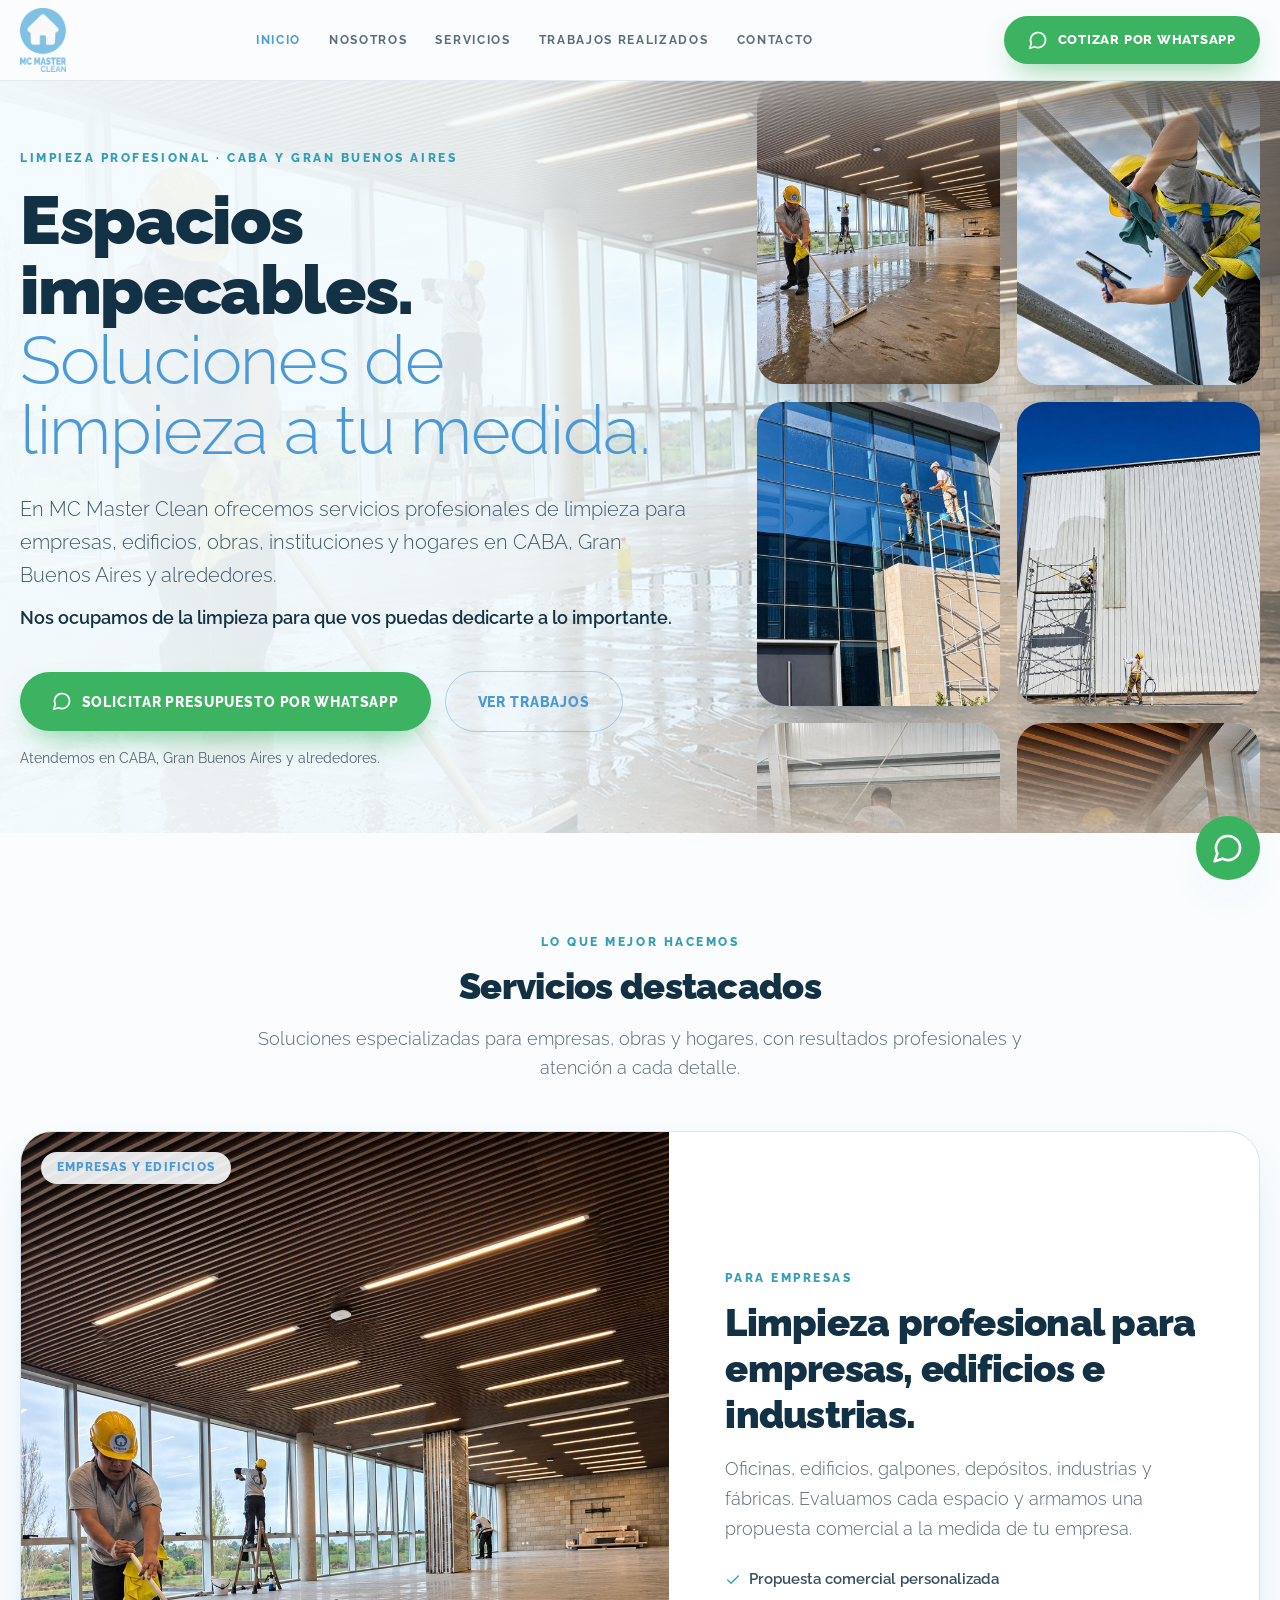
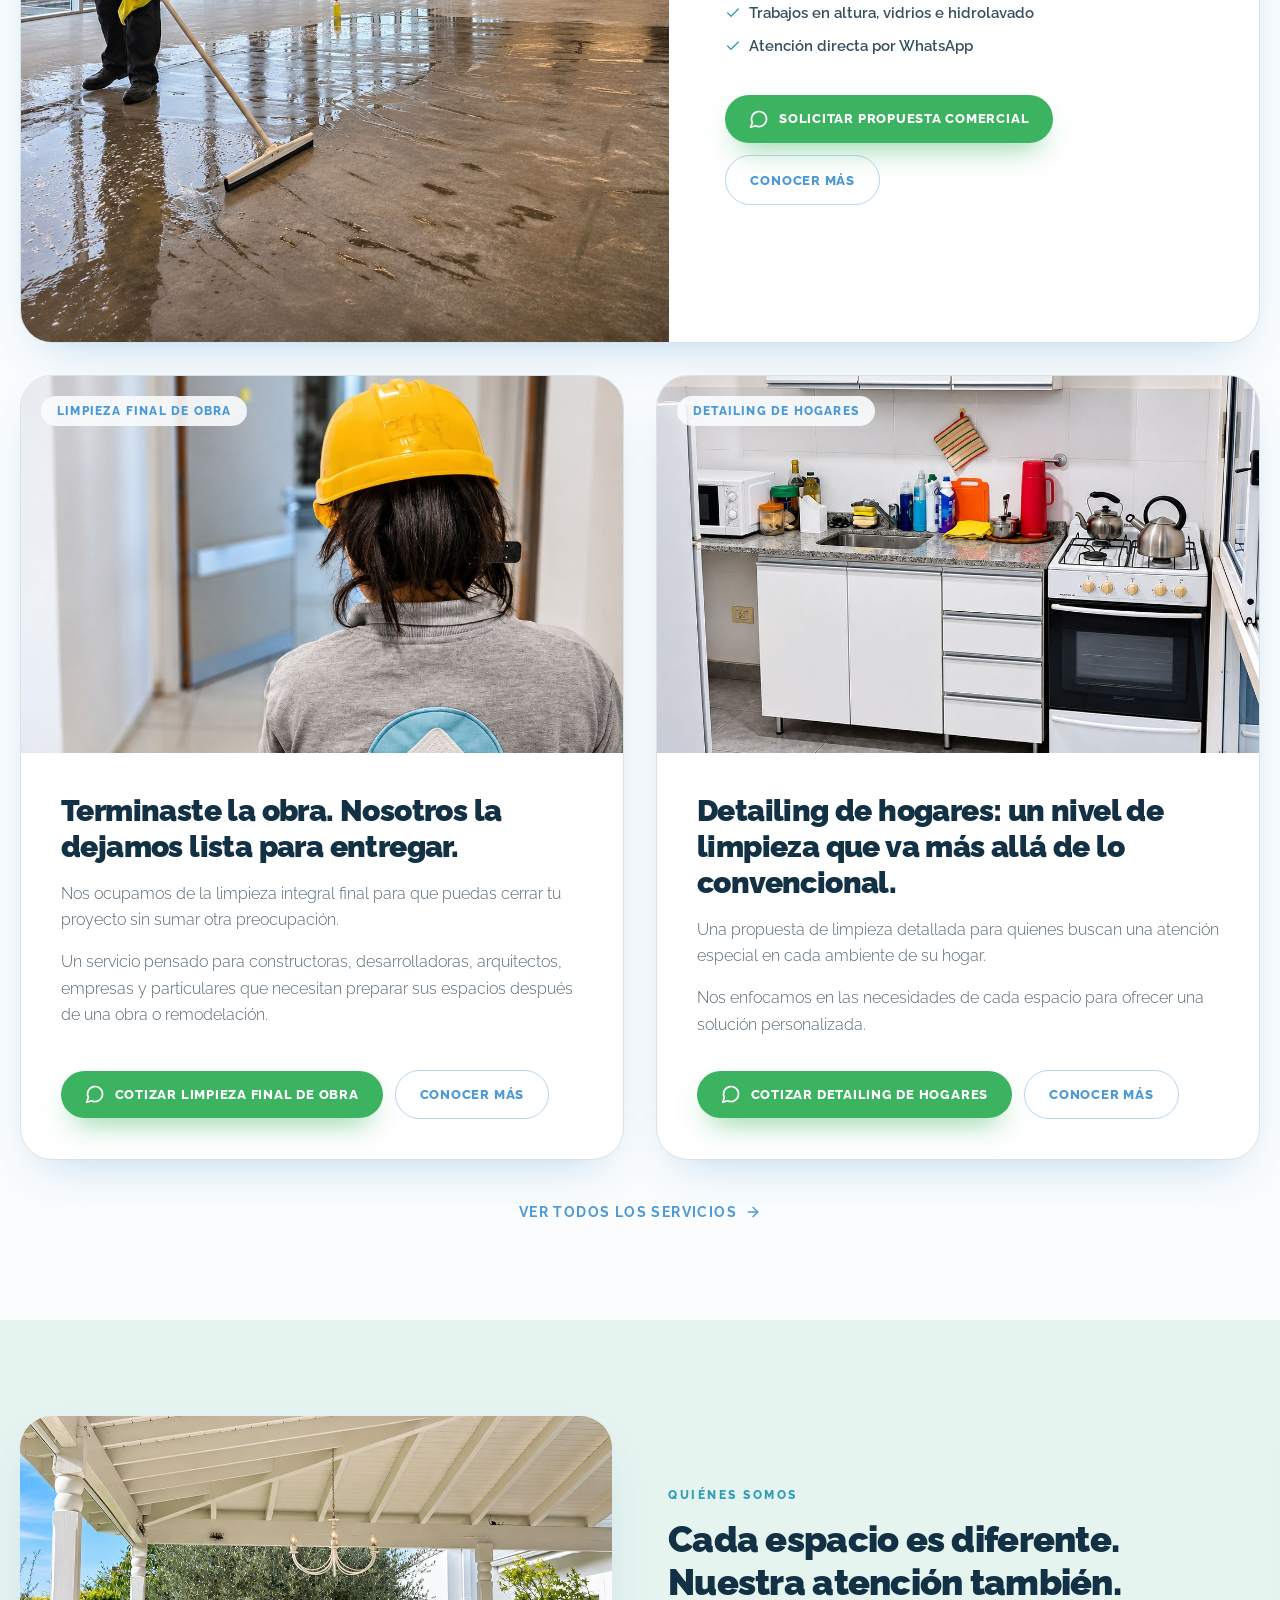
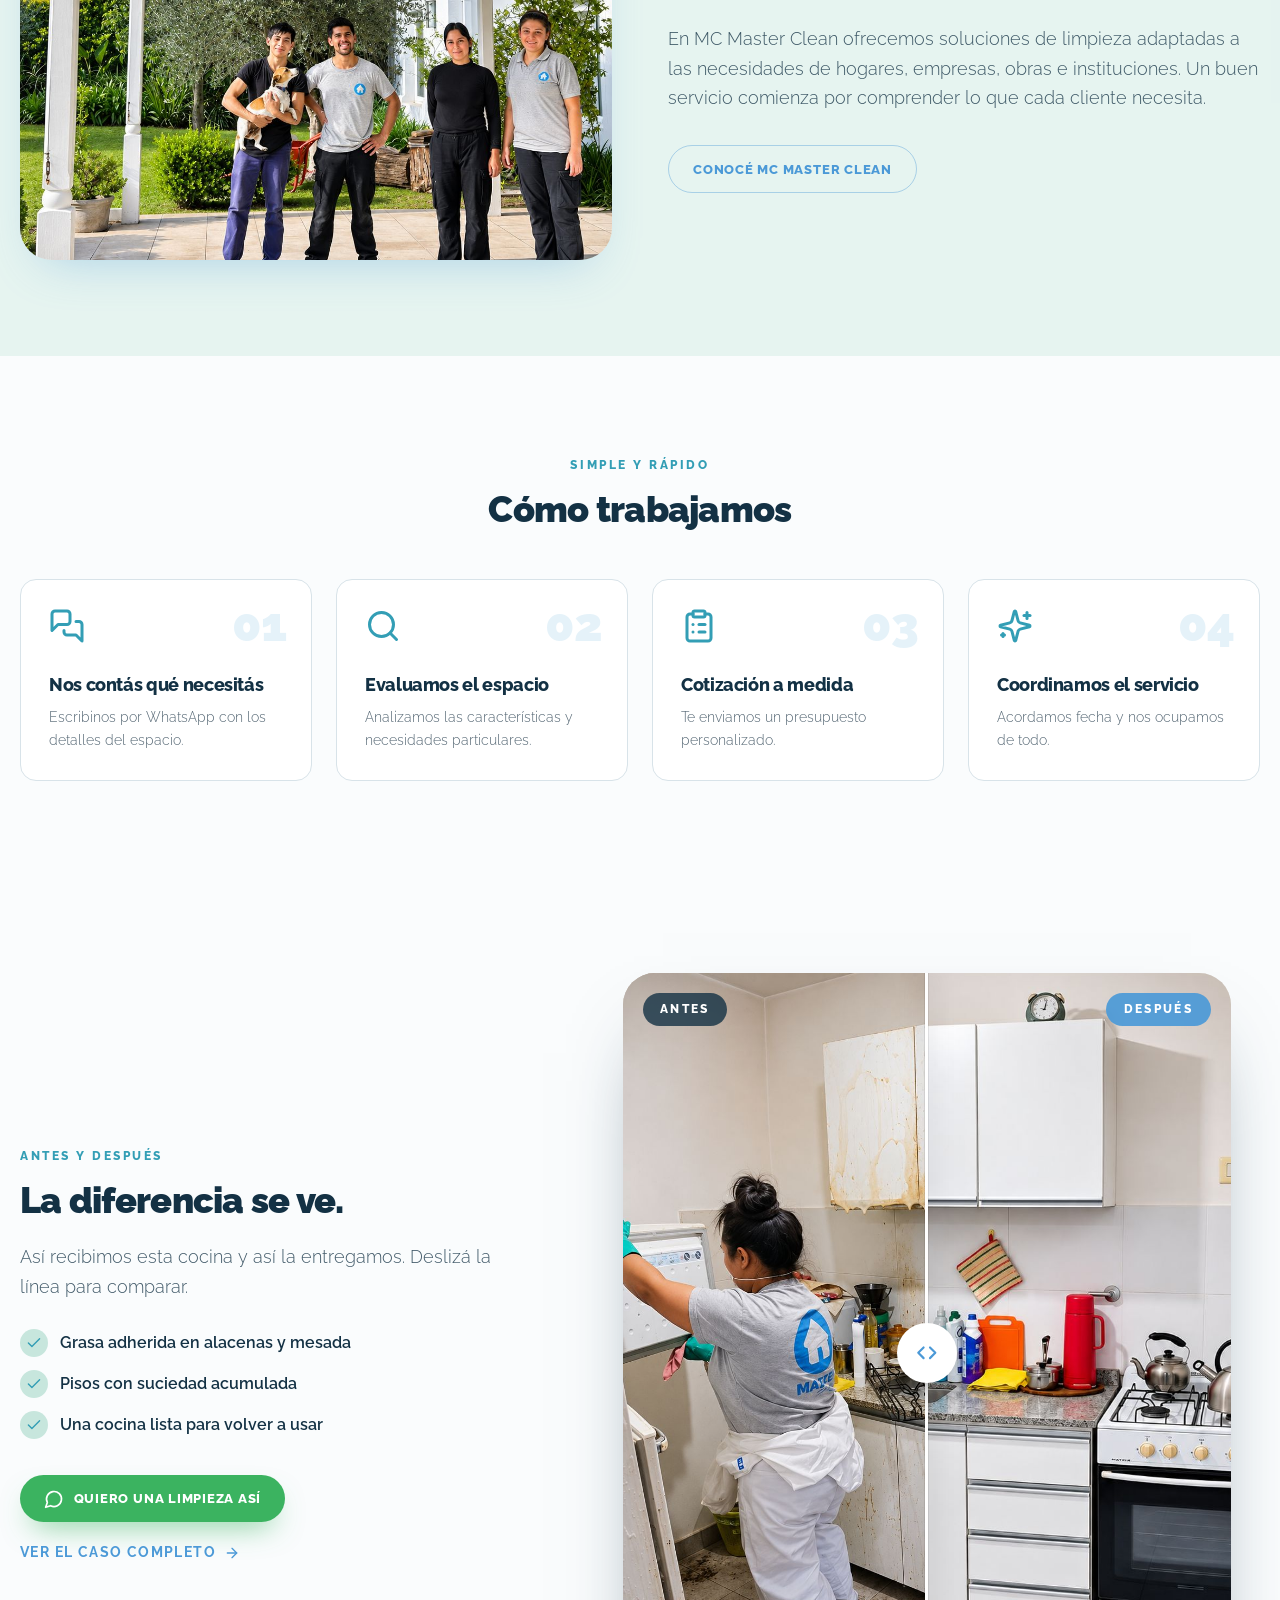
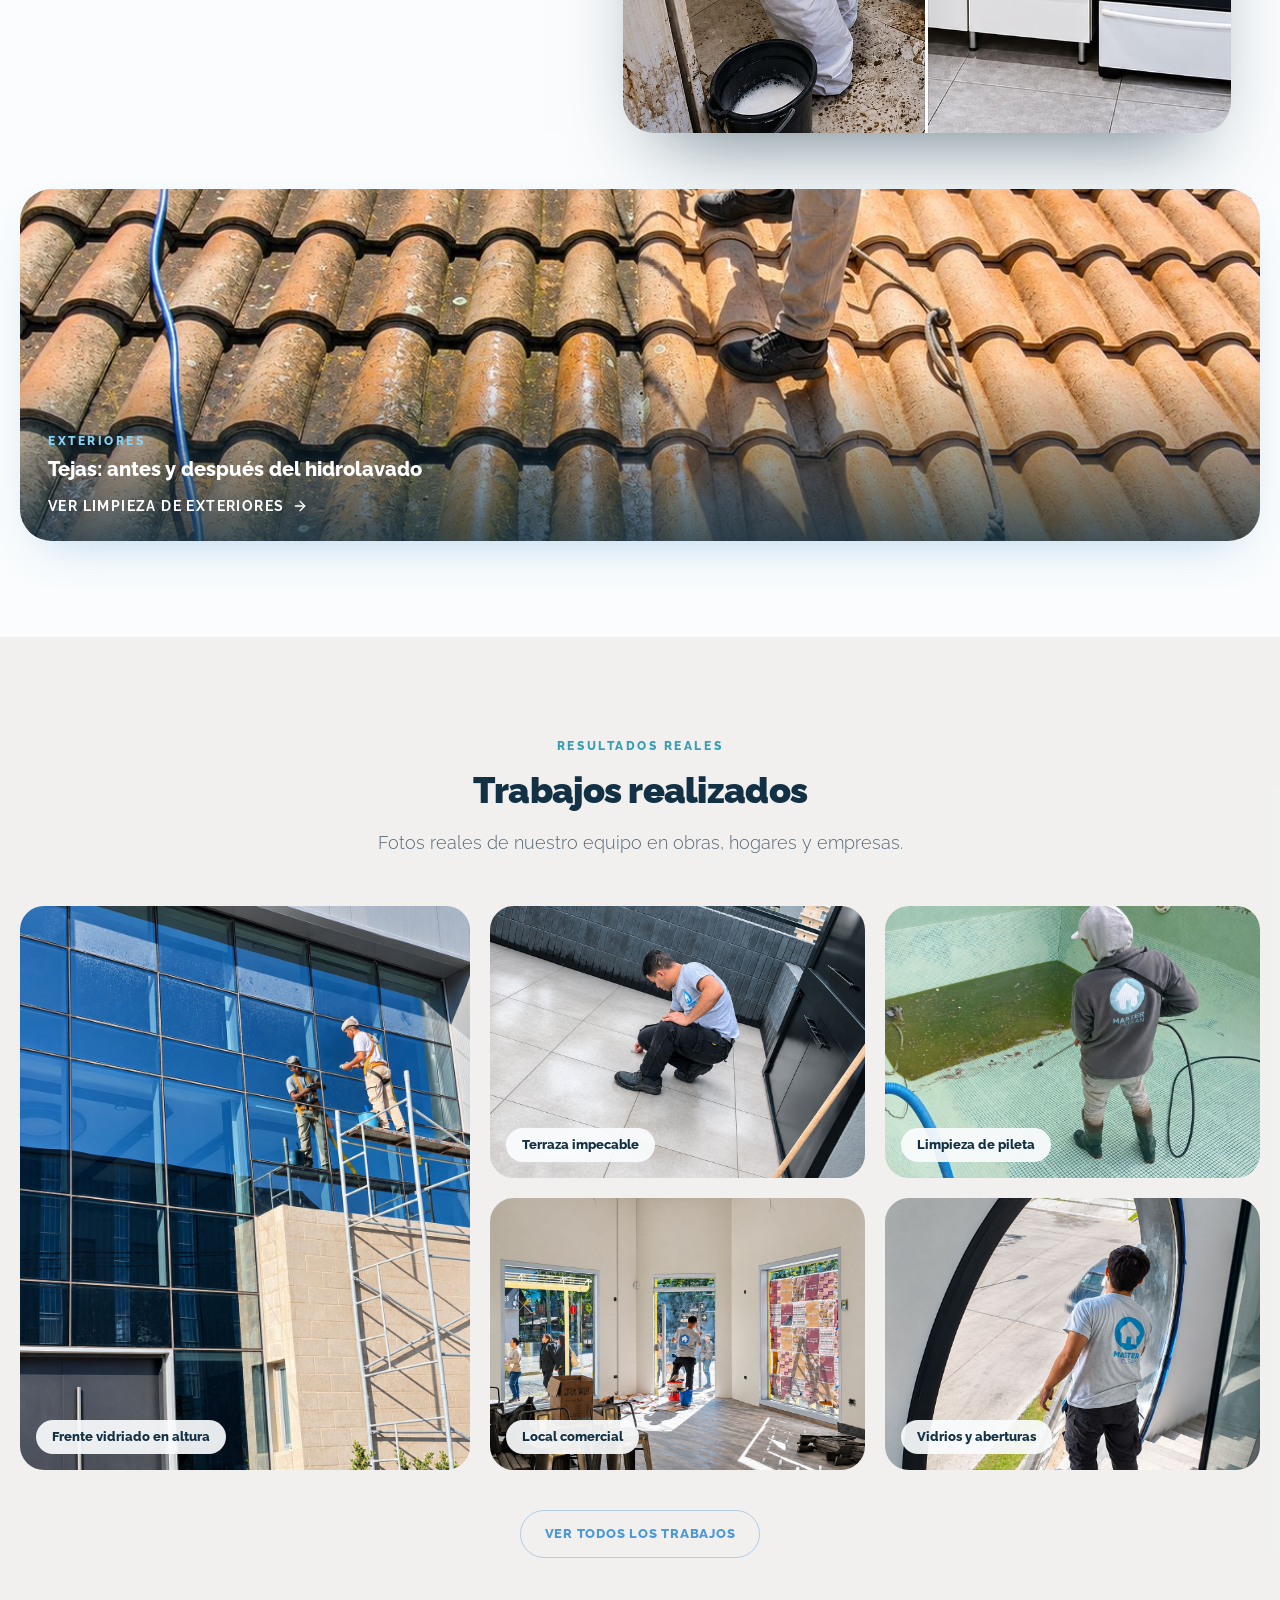
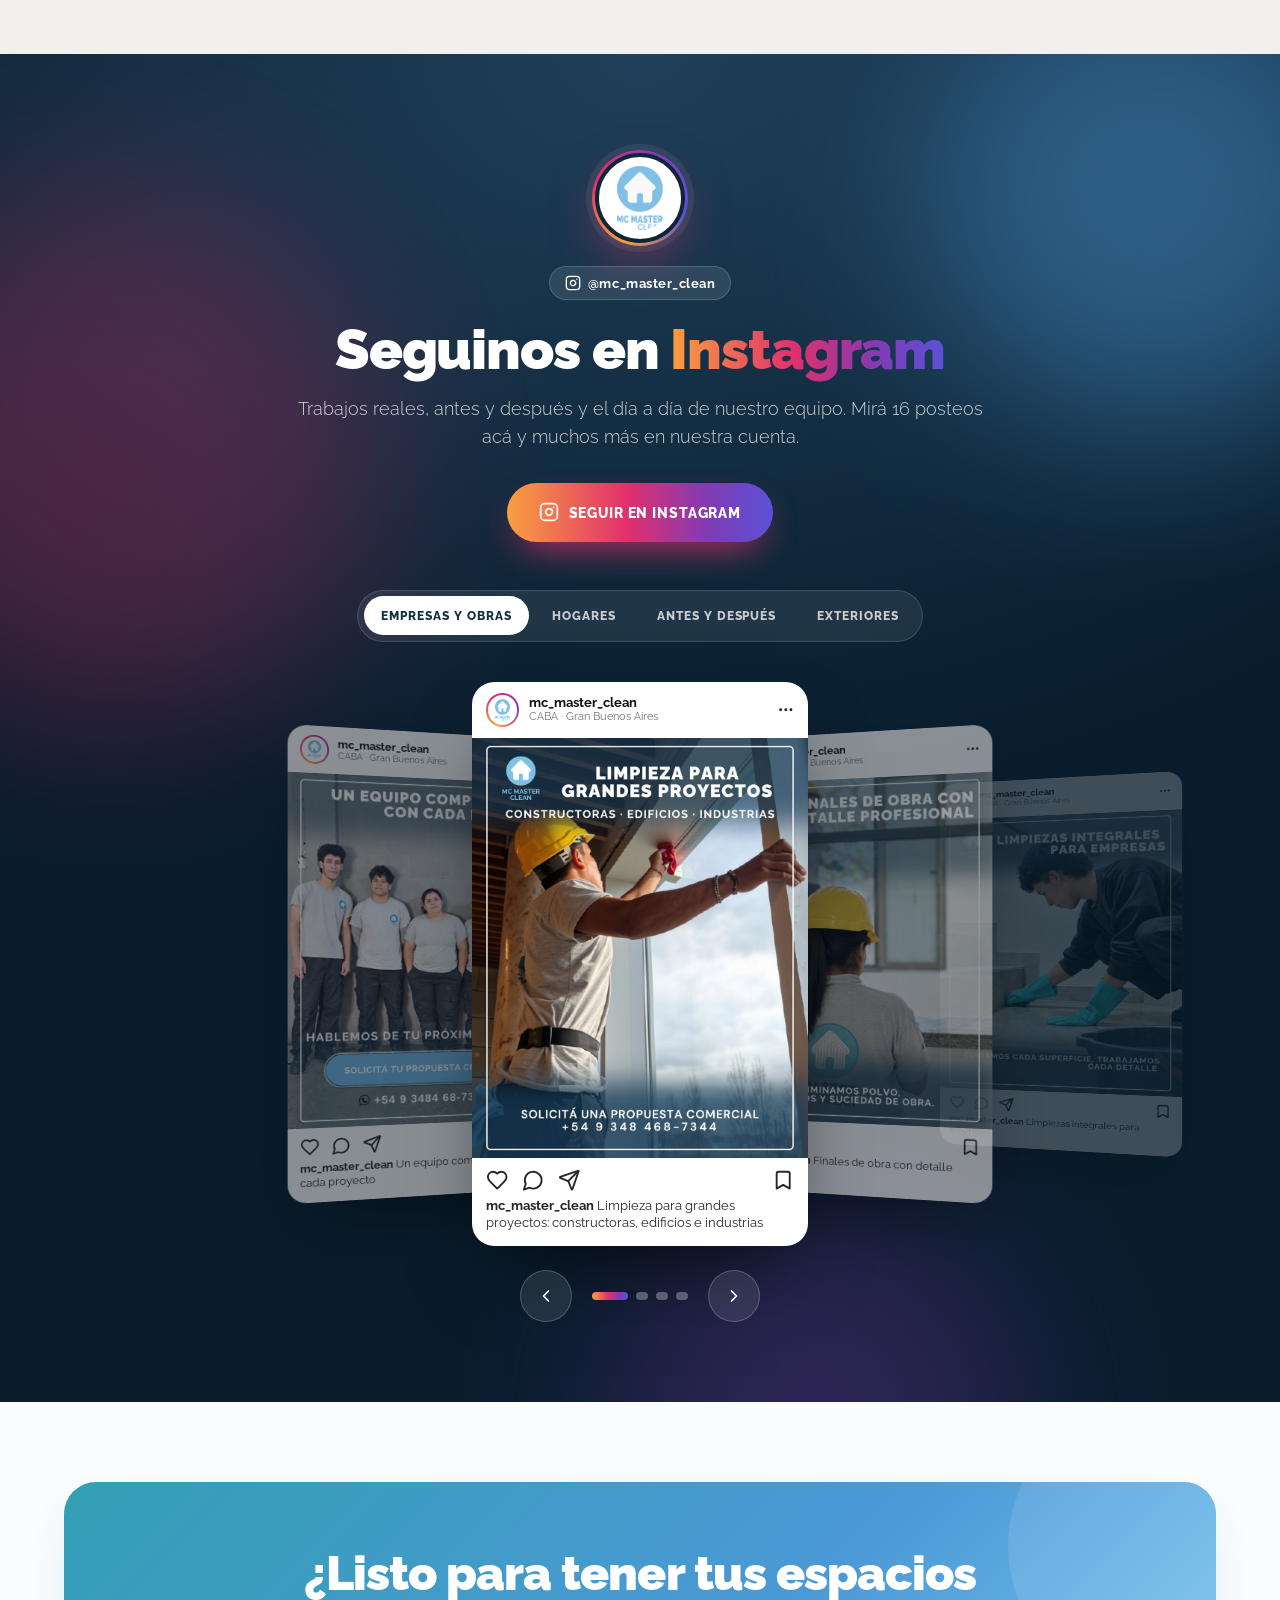
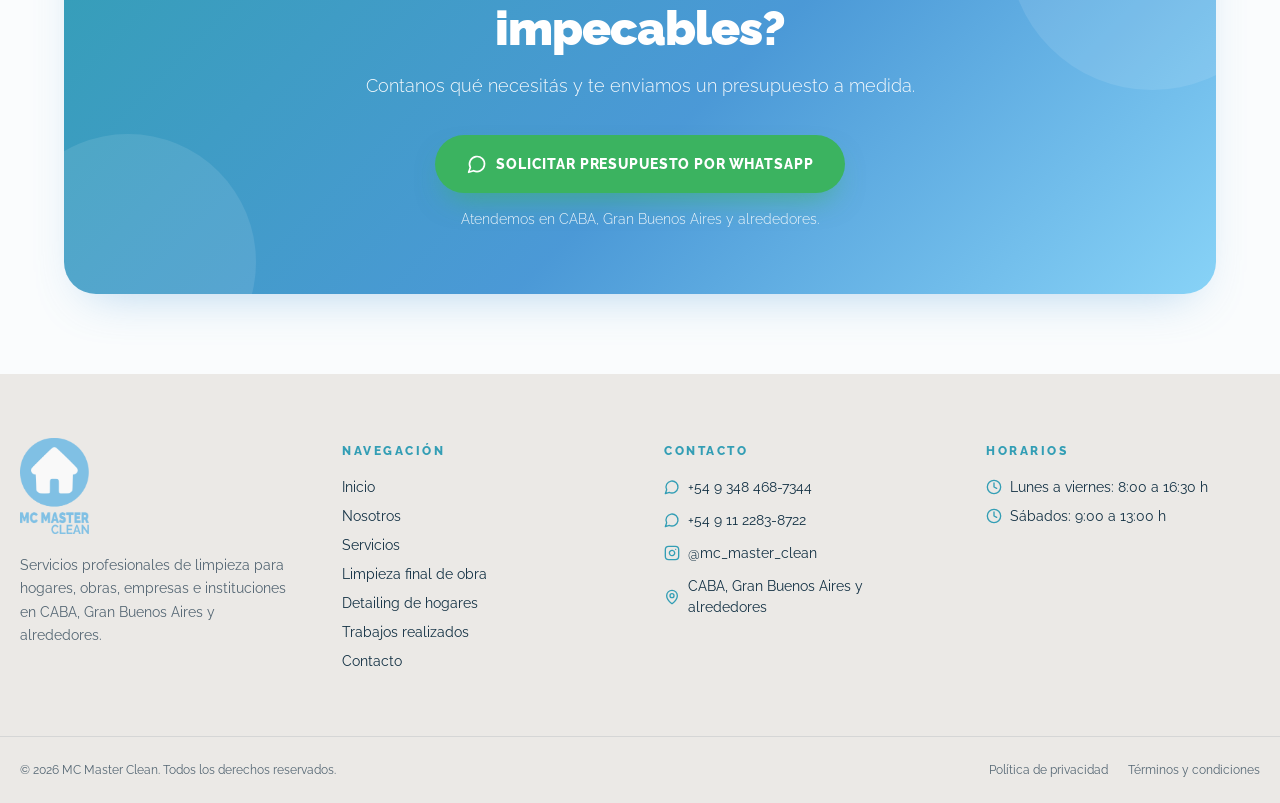
==== commit 2c23e1ae: "quitar la mercadotecnia XD" ====
--- a/index.html
+++ b/index.html
@@ -228,10 +228,10 @@
       <a href="https://www.instagram.com/mc_master_clean" target="_blank" rel="noopener noreferrer" class="btn btn-ig btn-lg"><svg class="icon" aria-hidden="true" xmlns="http://www.w3.org/2000/svg" viewBox="0 0 24 24" fill="none" stroke="currentColor" stroke-width="2" stroke-linecap="round" stroke-linejoin="round" > <rect width="20" height="20" x="2" y="2" rx="5" ry="5" /> <path d="M16 11.37A4 4 0 1 1 12.63 8 4 4 0 0 1 16 11.37z" /> <line x1="17.5" x2="17.51" y1="6.5" y2="6.5" /> </svg> Seguir en Instagram</a>
     </div>
     <div class="ig-tabs" role="tablist" aria-label="Temas">
-      <button type="button" role="tab" aria-selected="true" data-tab="empresas">Empresas y obras<small>4</small></button>
-      <button type="button" role="tab" aria-selected="false" data-tab="hogares">Hogares<small>5</small></button>
-      <button type="button" role="tab" aria-selected="false" data-tab="antes-despues">Antes y después<small>3</small></button>
-      <button type="button" role="tab" aria-selected="false" data-tab="exteriores">Exteriores<small>4</small></button>
+      <button type="button" role="tab" aria-selected="true" data-tab="empresas">Empresas y obras</button>
+      <button type="button" role="tab" aria-selected="false" data-tab="hogares">Hogares</button>
+      <button type="button" role="tab" aria-selected="false" data-tab="antes-despues">Antes y después</button>
+      <button type="button" role="tab" aria-selected="false" data-tab="exteriores">Exteriores</button>
     </div>
     <div data-panel="empresas">
       <div class="cf" data-coverflow aria-roledescription="carrusel" aria-label="Posteos de Instagram: Empresas y obras">
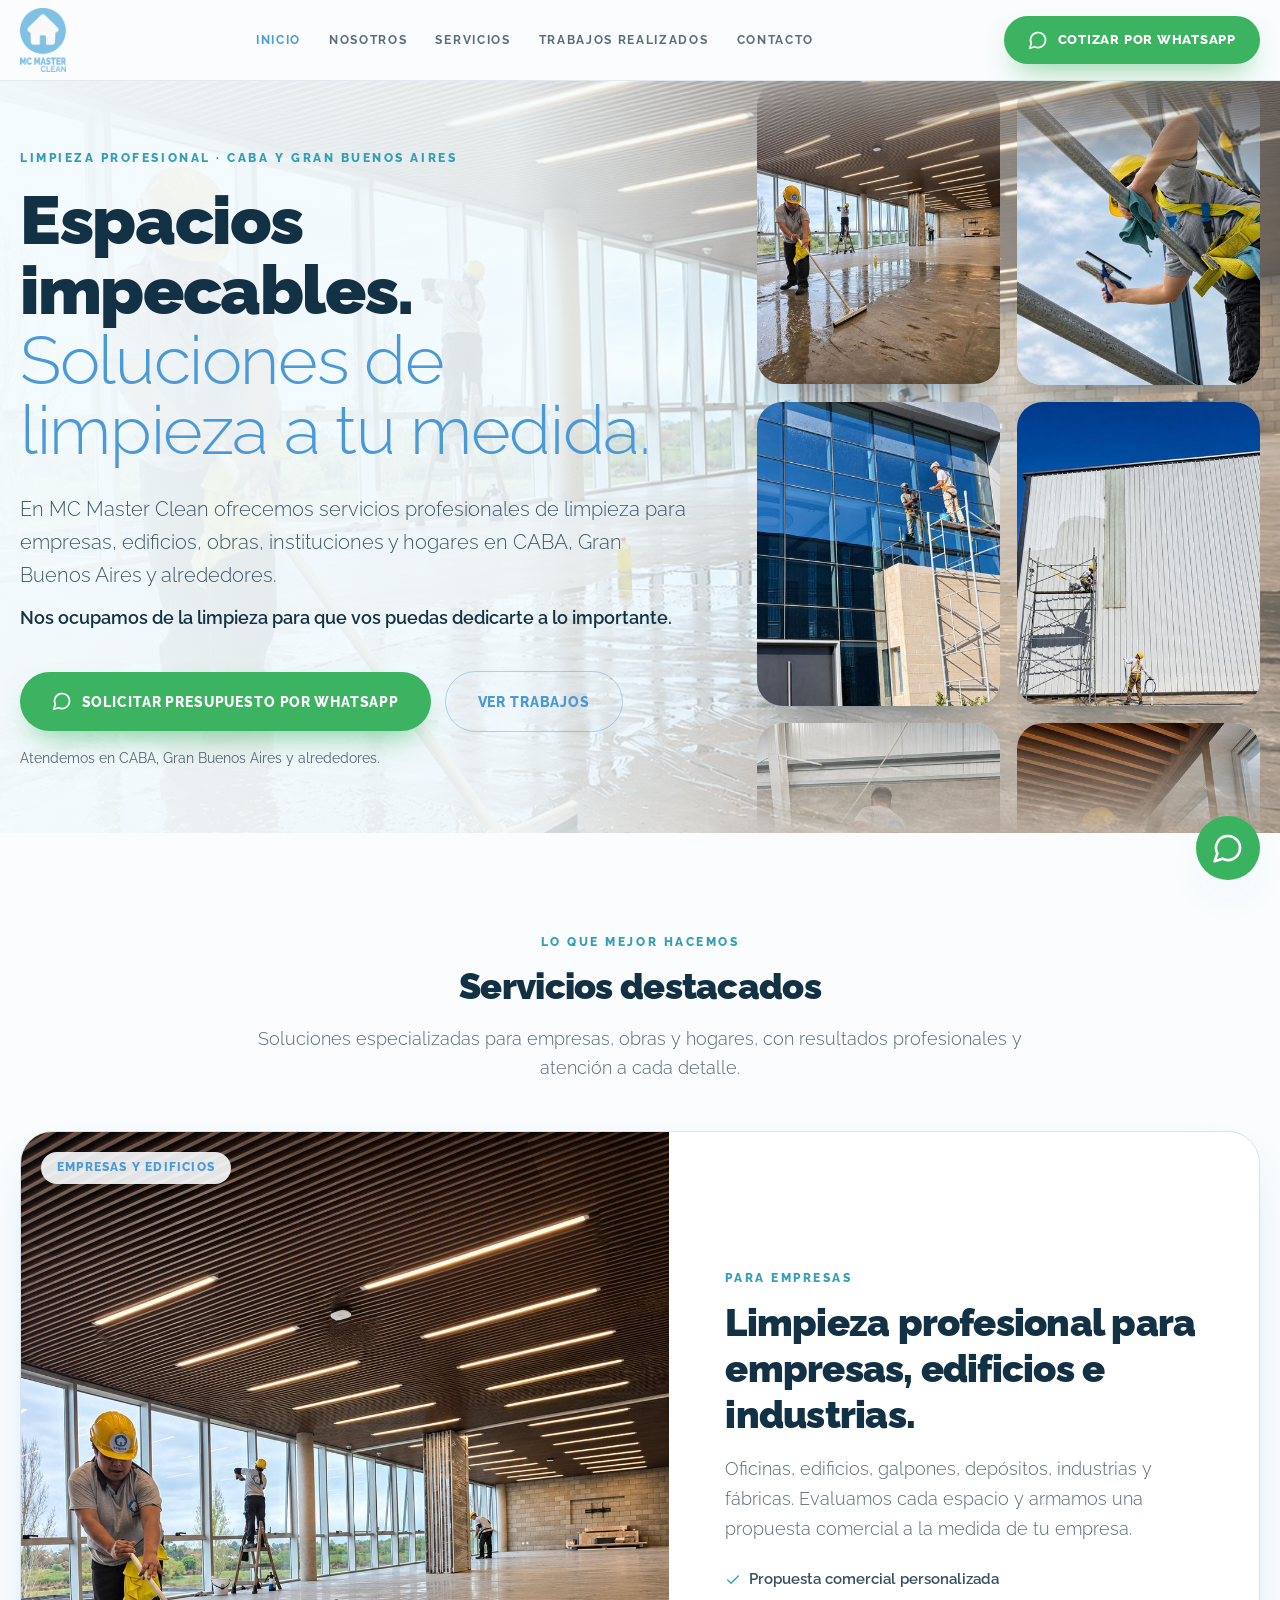
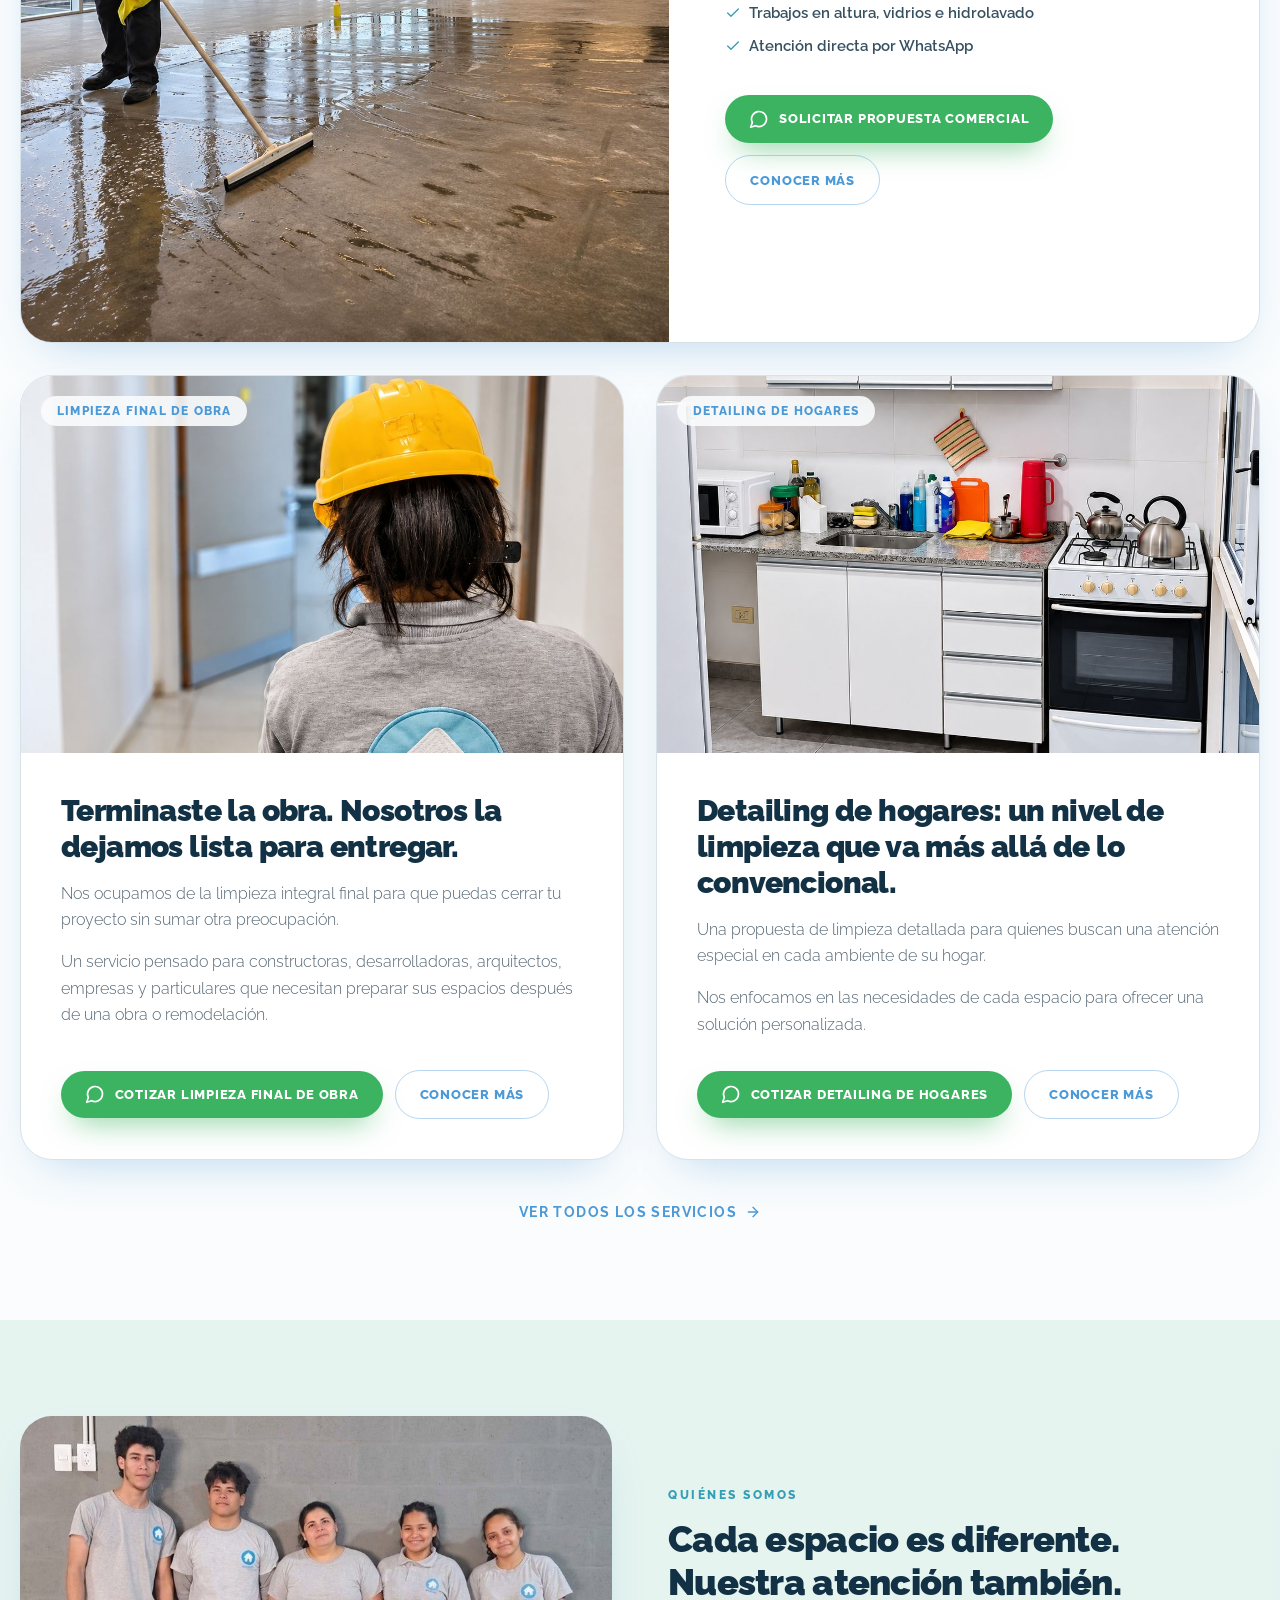
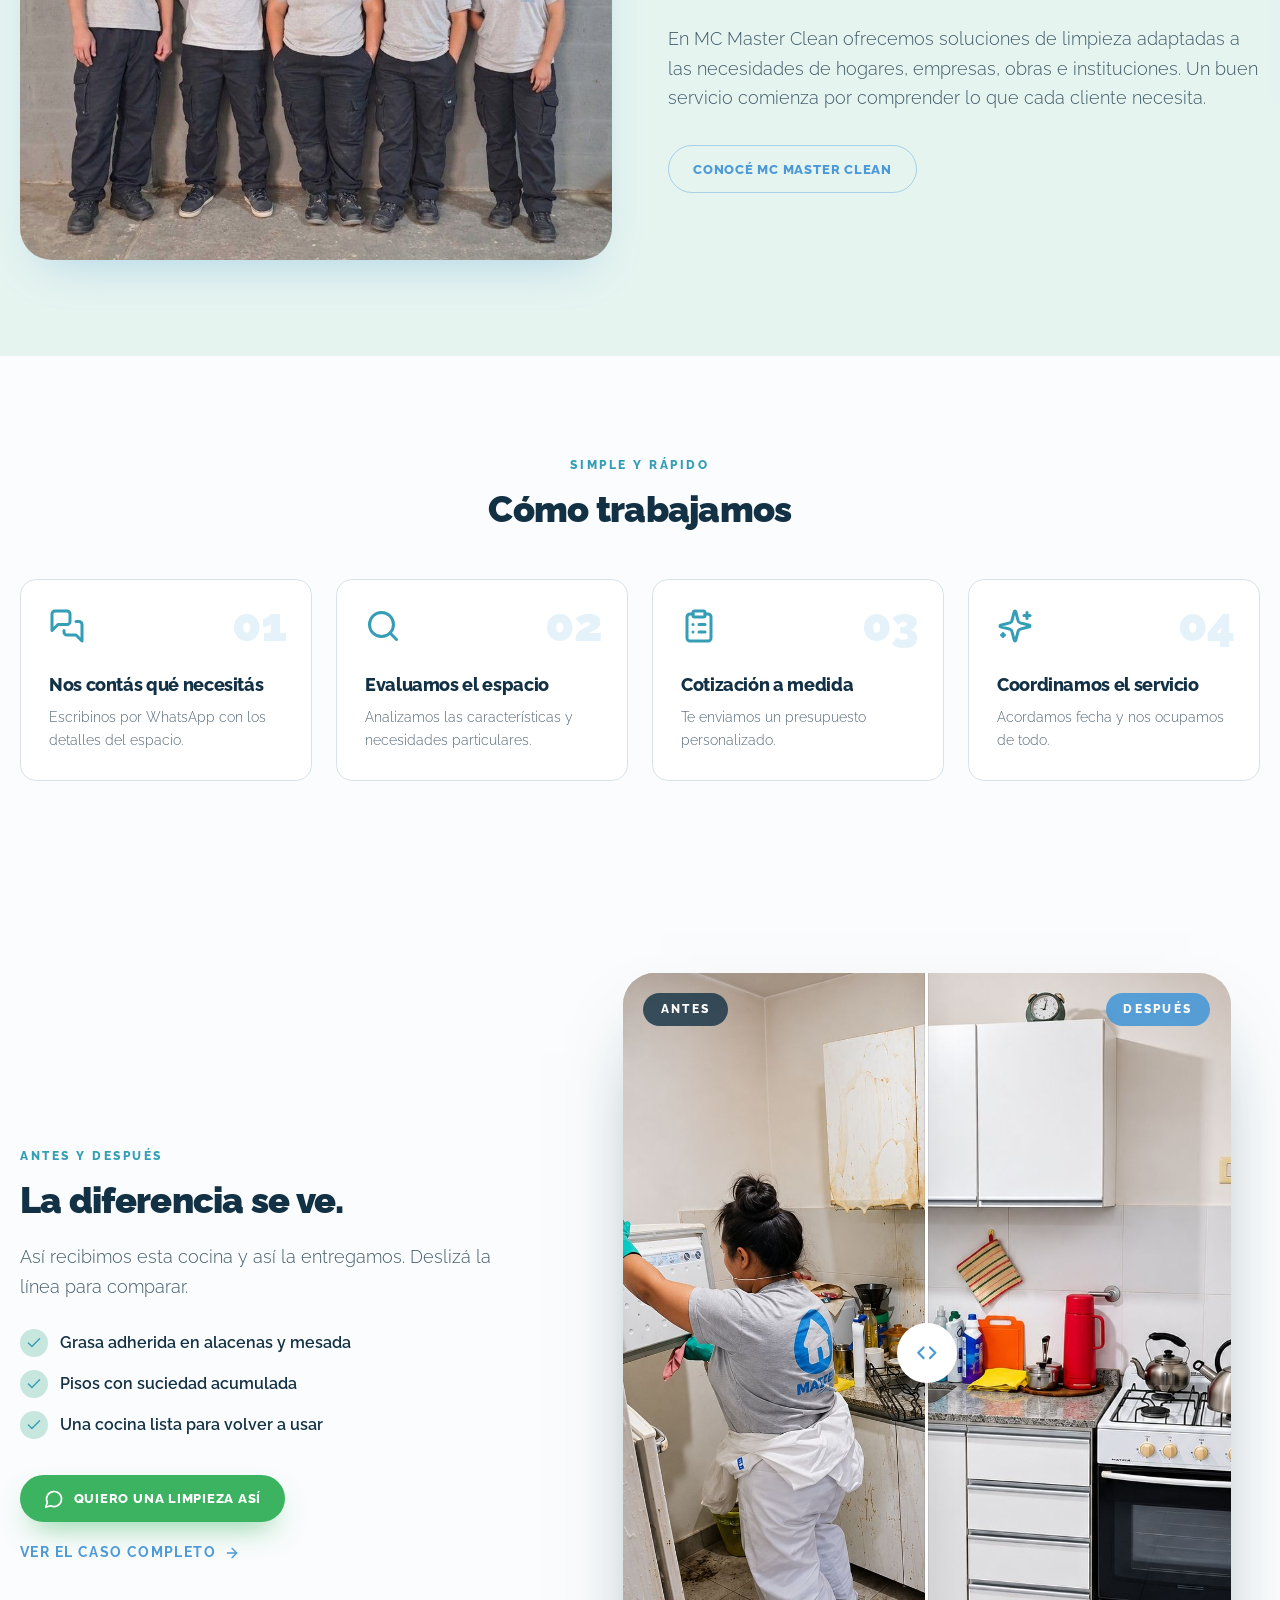
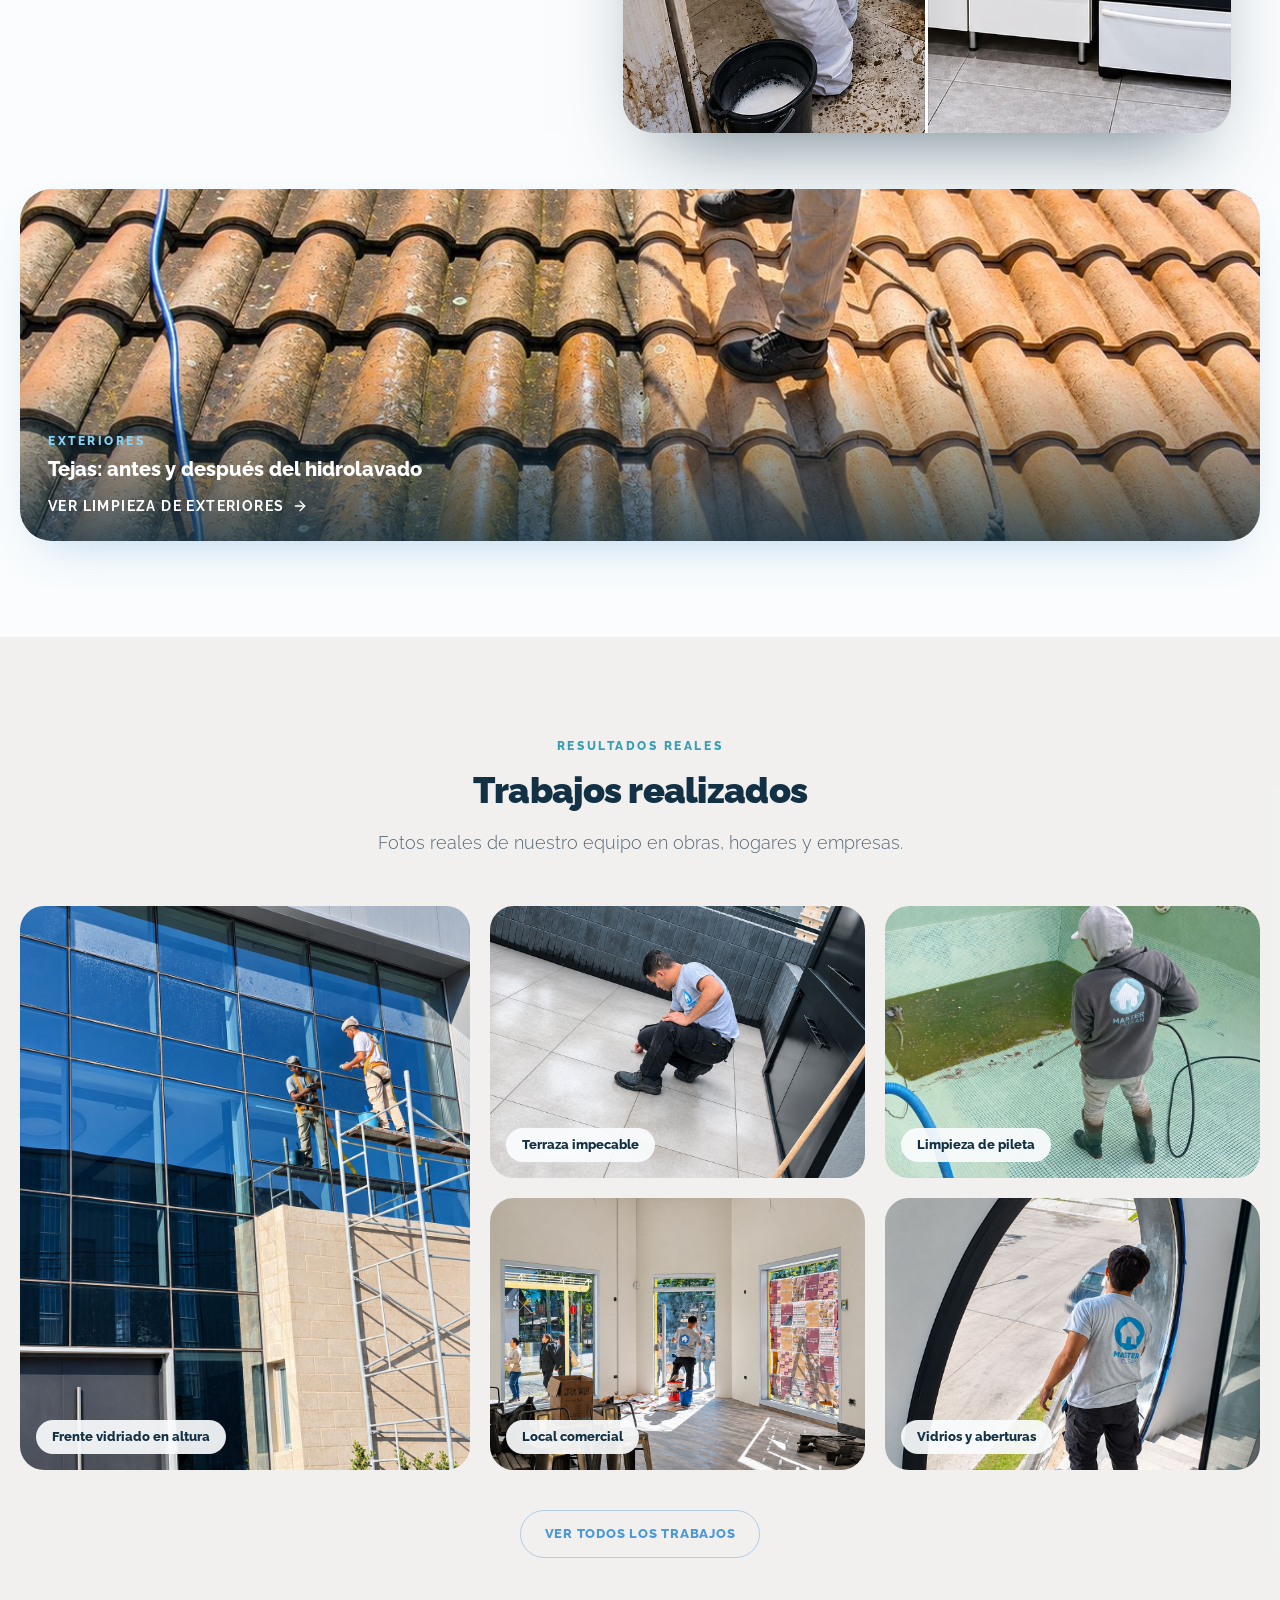
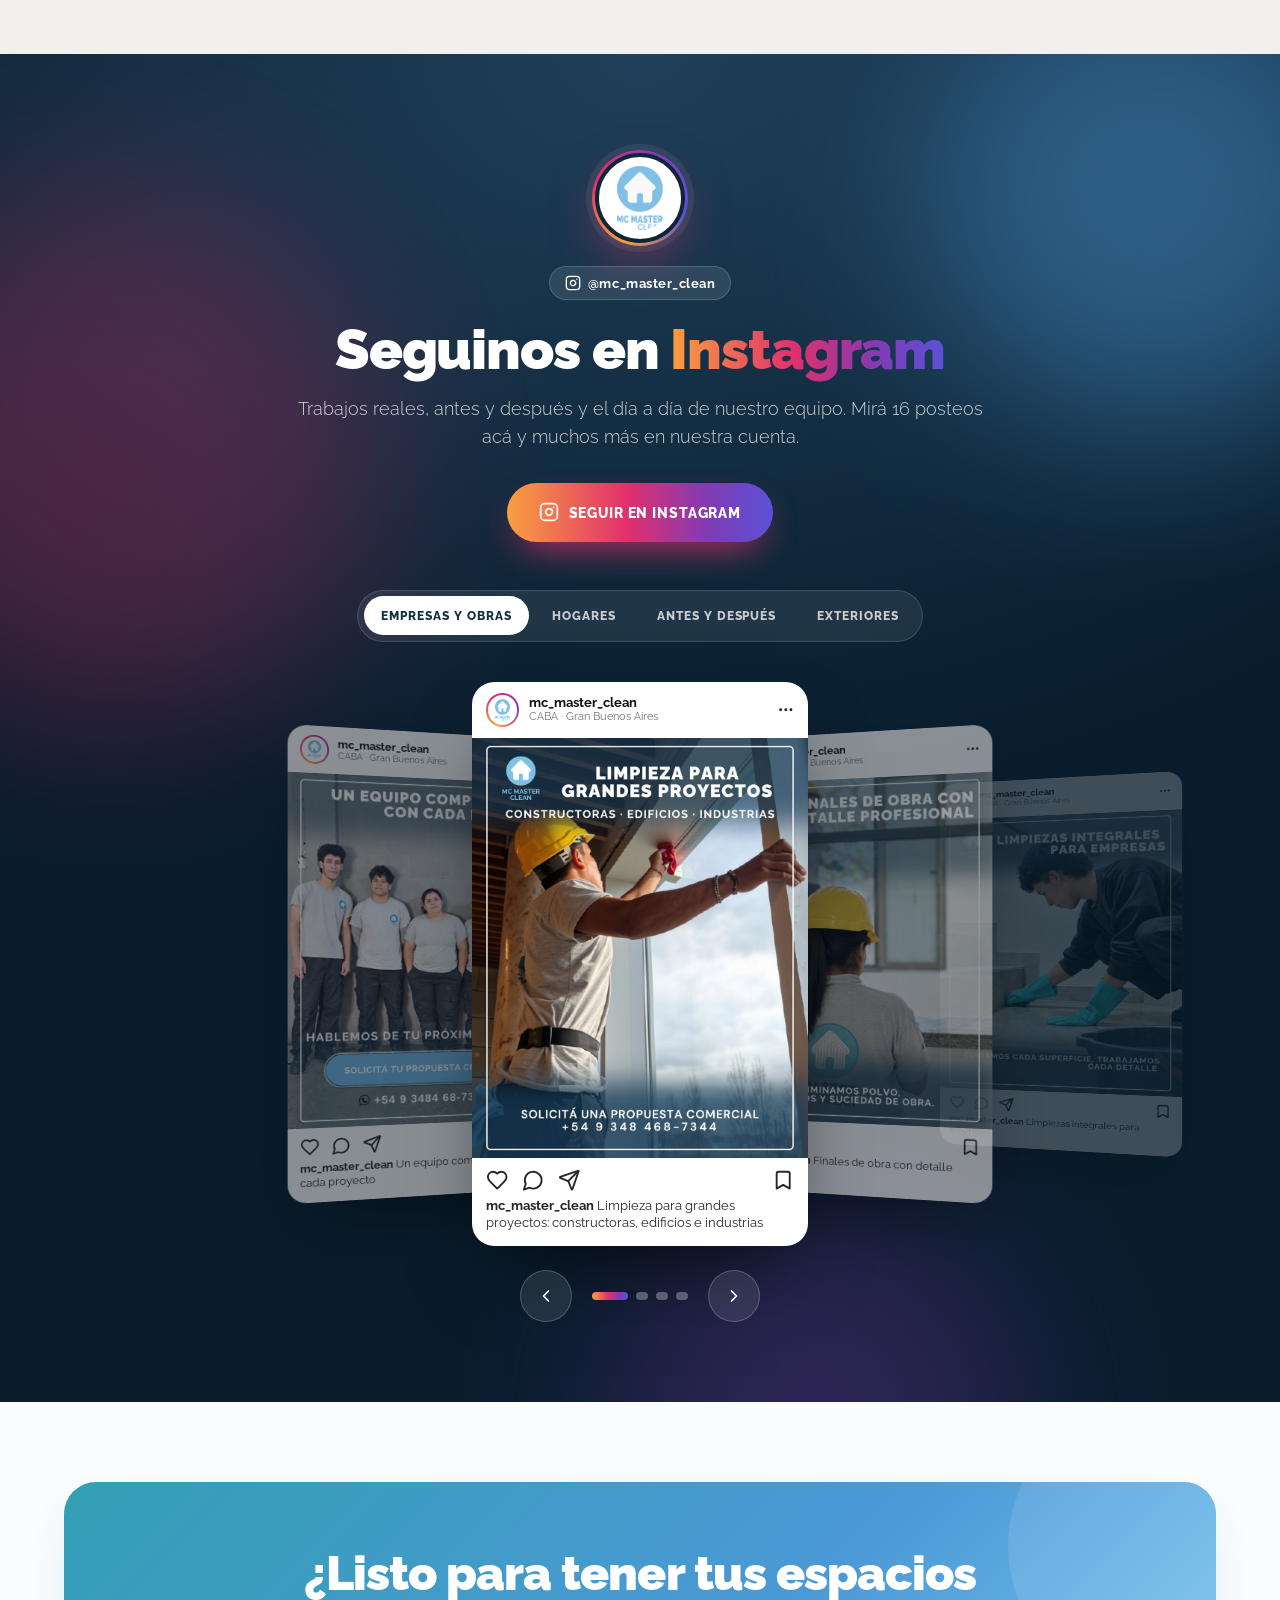
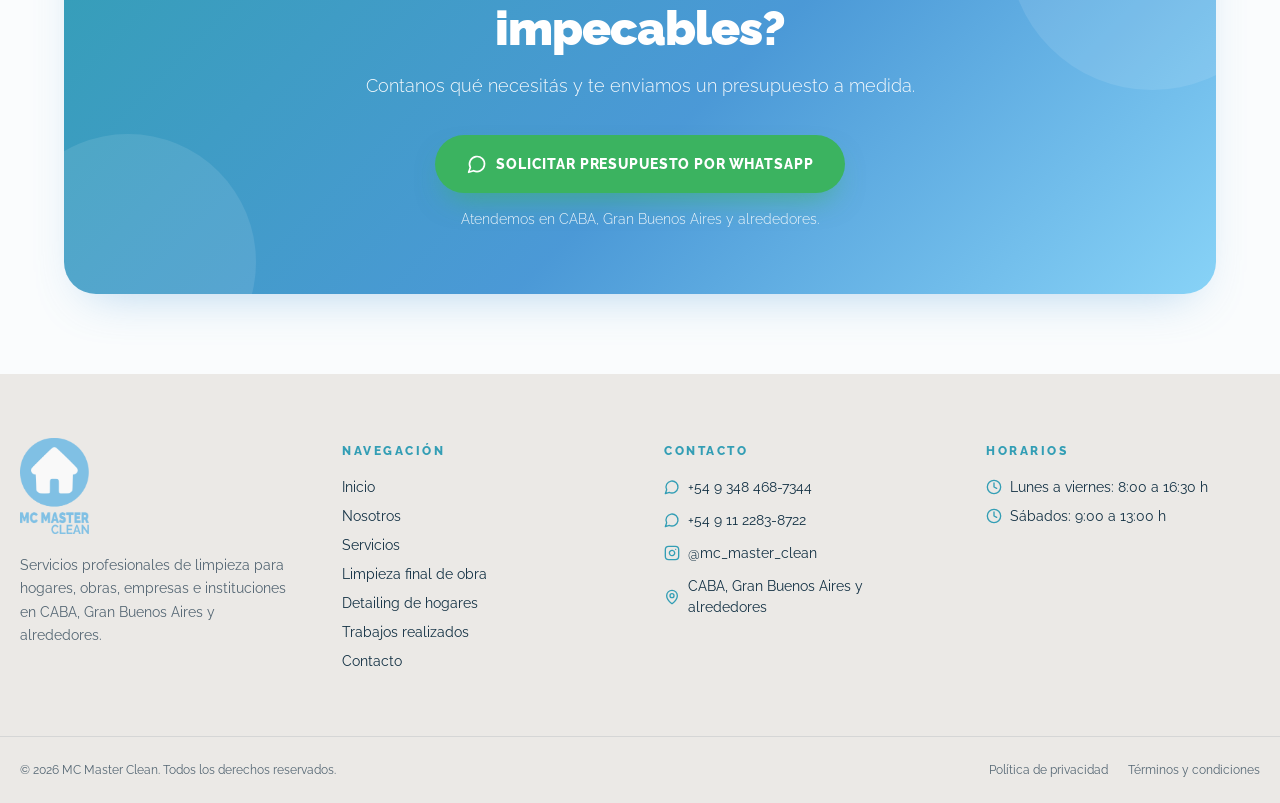
==== commit 82616641: "subimos la 1.0" ====
--- a/index.html
+++ b/index.html
@@ -140,7 +140,7 @@
 
 <section class="section bg-mint">
   <div class="inner split">
-    <img src="img/m/equipo-quincho.jpg" alt="Parte del equipo de MC Master Clean en una casa con jardín" loading="lazy" width="1122" height="1402" class="photo" style="object-position:center 92%">
+    <img src="img/m/equipo-uniforme.jpg" alt="El equipo de MC Master Clean con su uniforme" loading="lazy" width="896" height="1195" class="photo" style="object-position:center 55%">
     <div>
       <span class="eyebrow">Quiénes somos</span>
       <h2 class="h2">Cada espacio es diferente. Nuestra atención también.</h2>
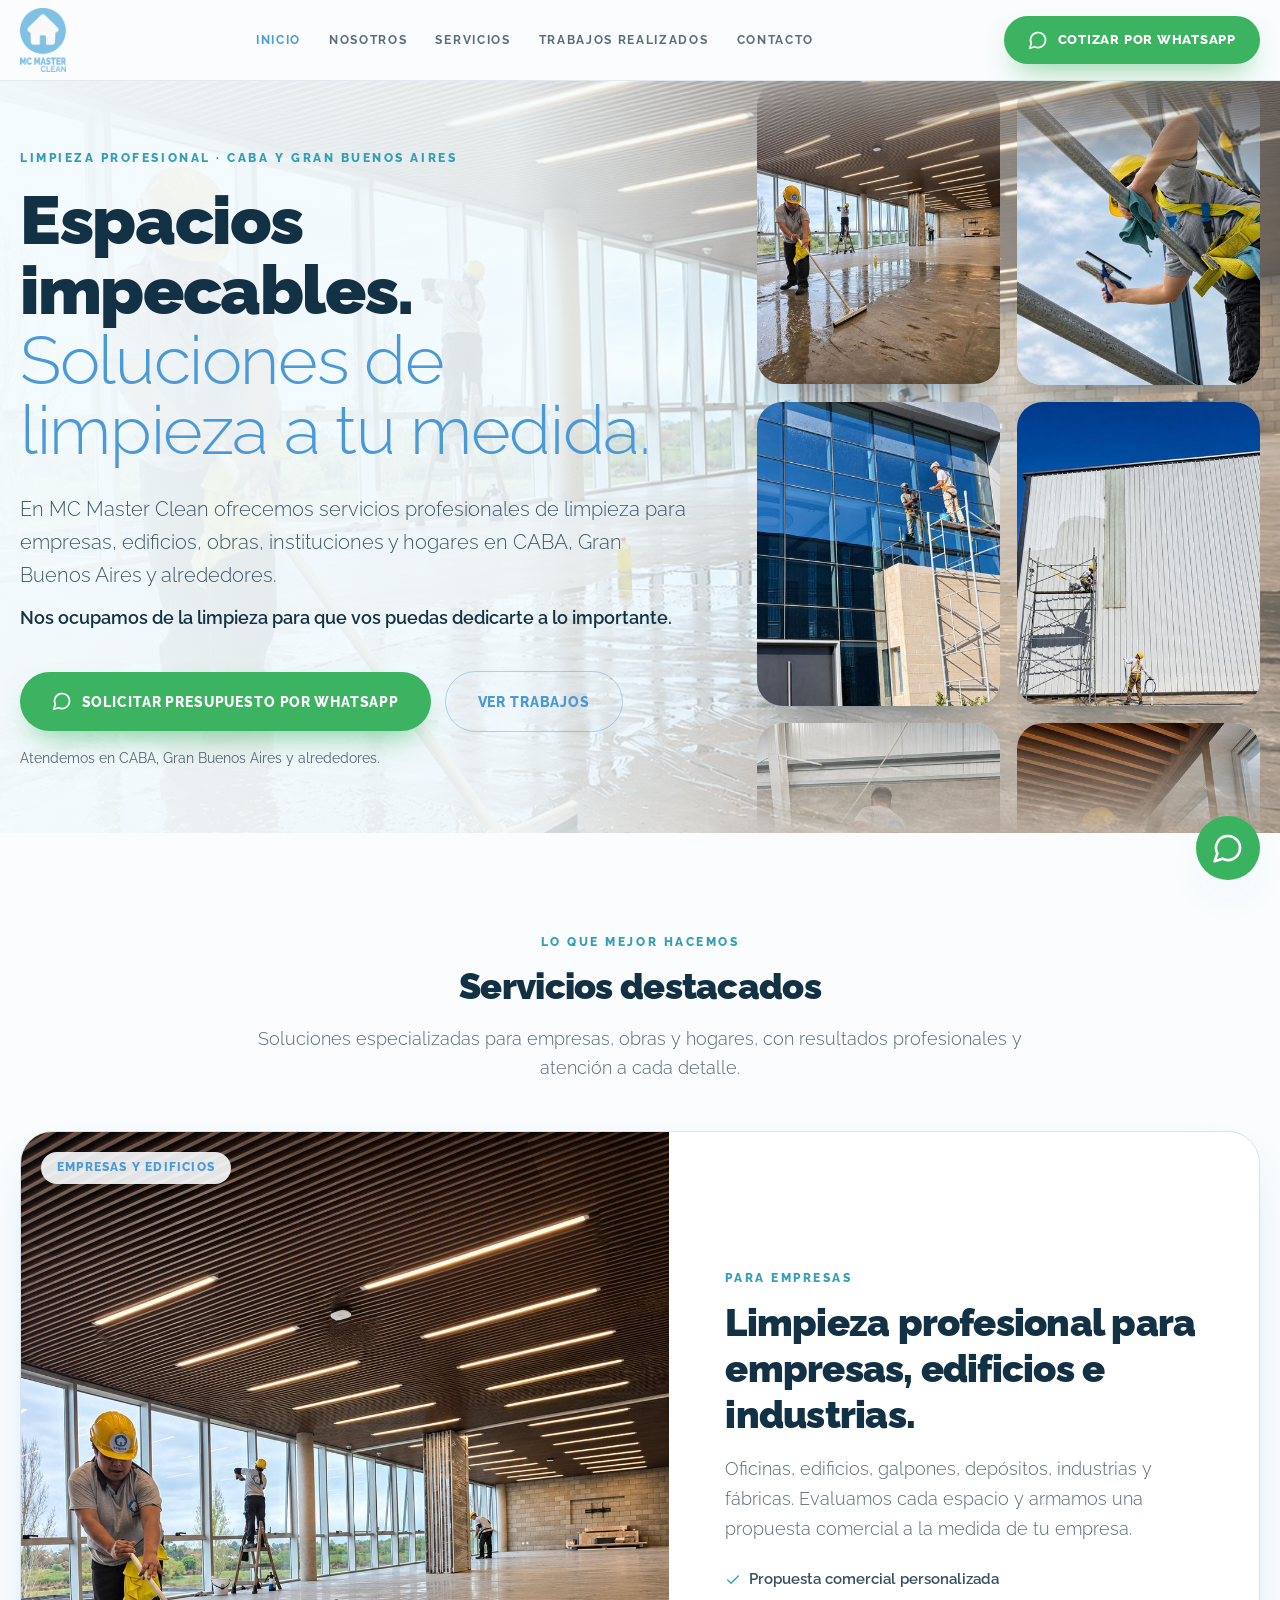
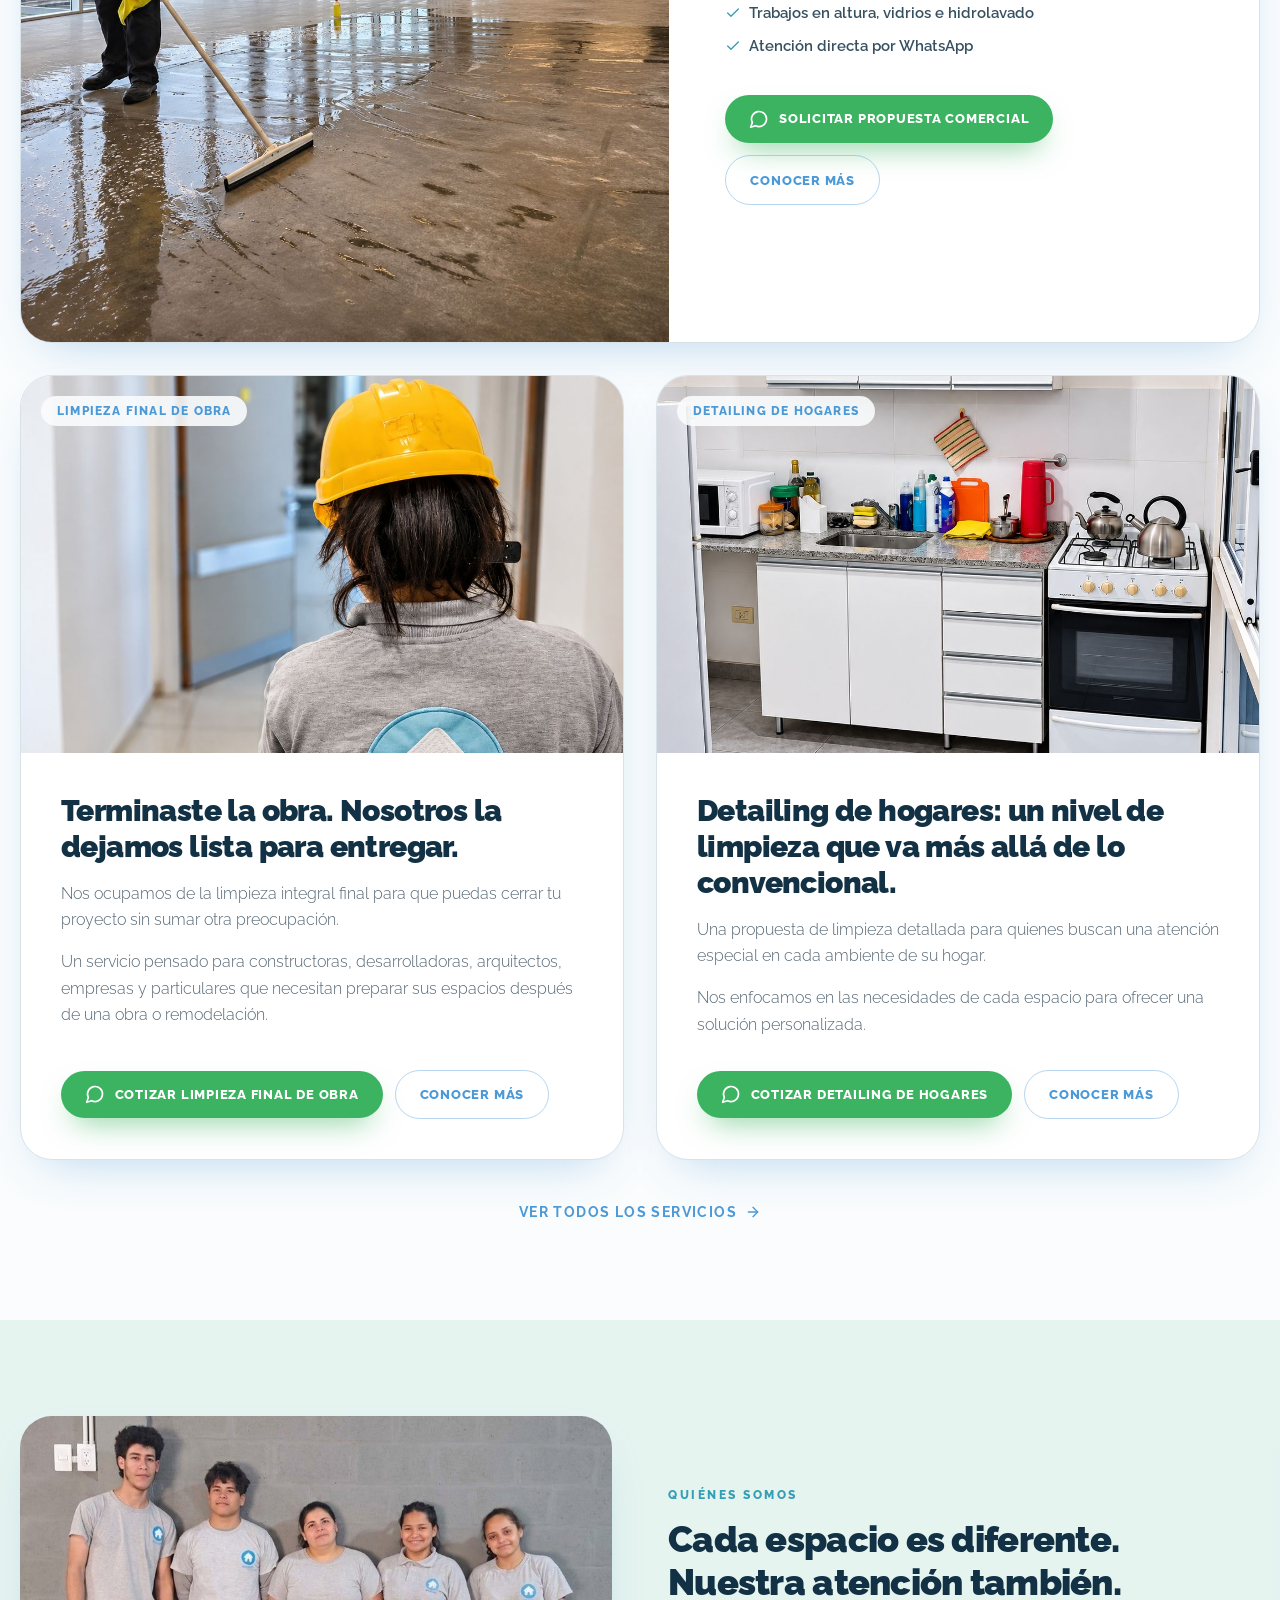
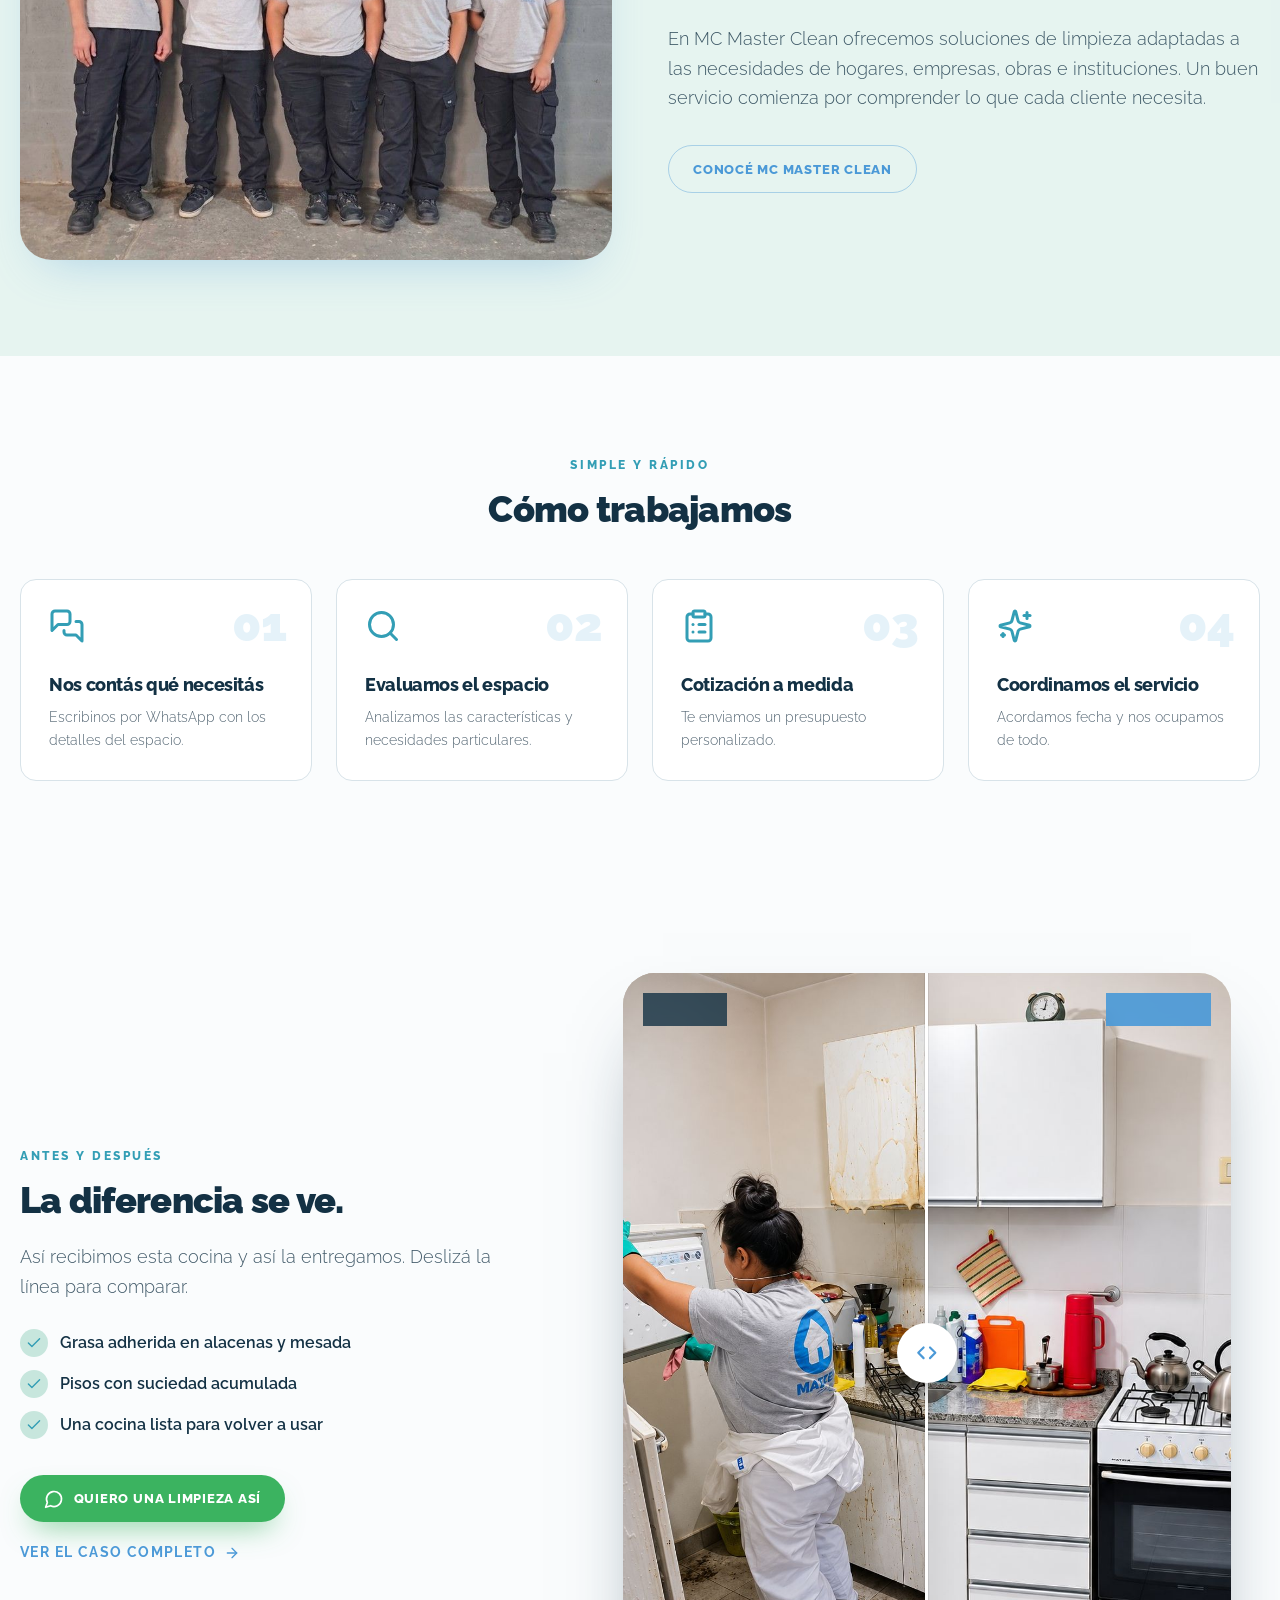
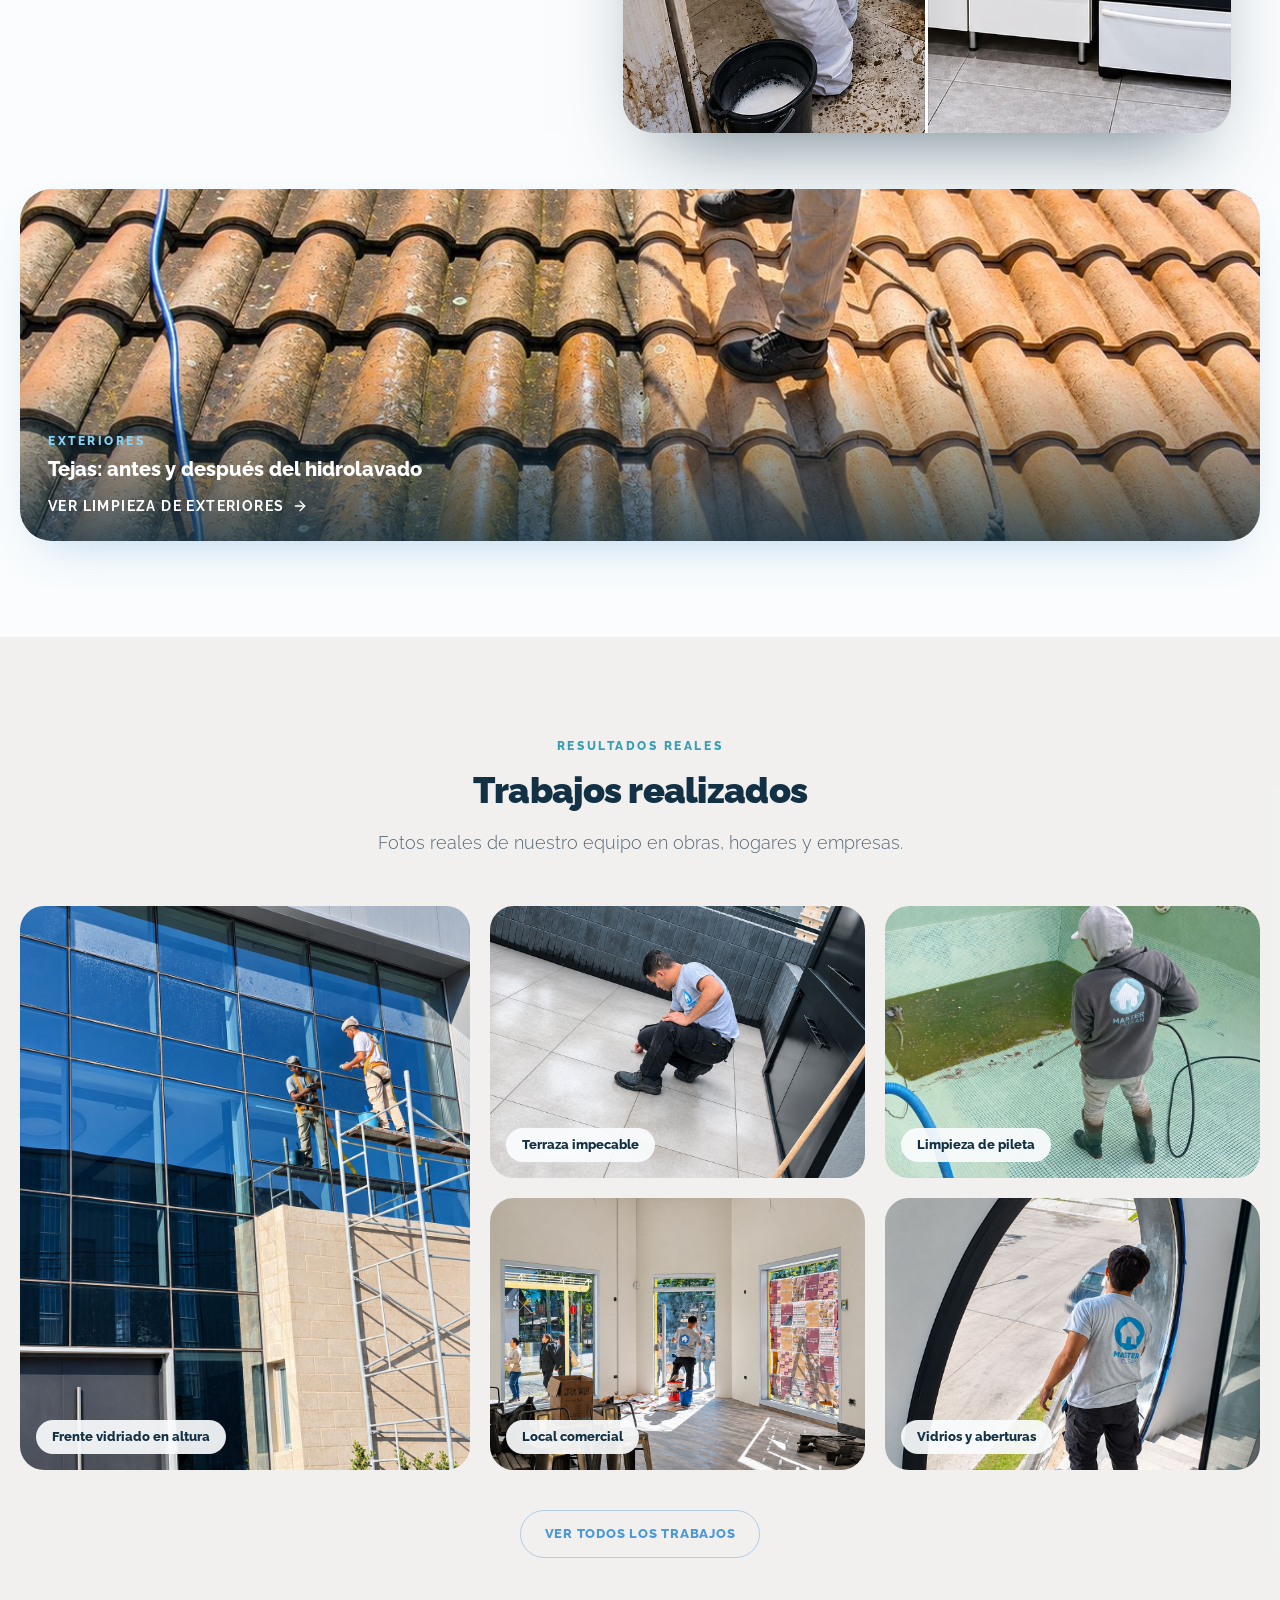
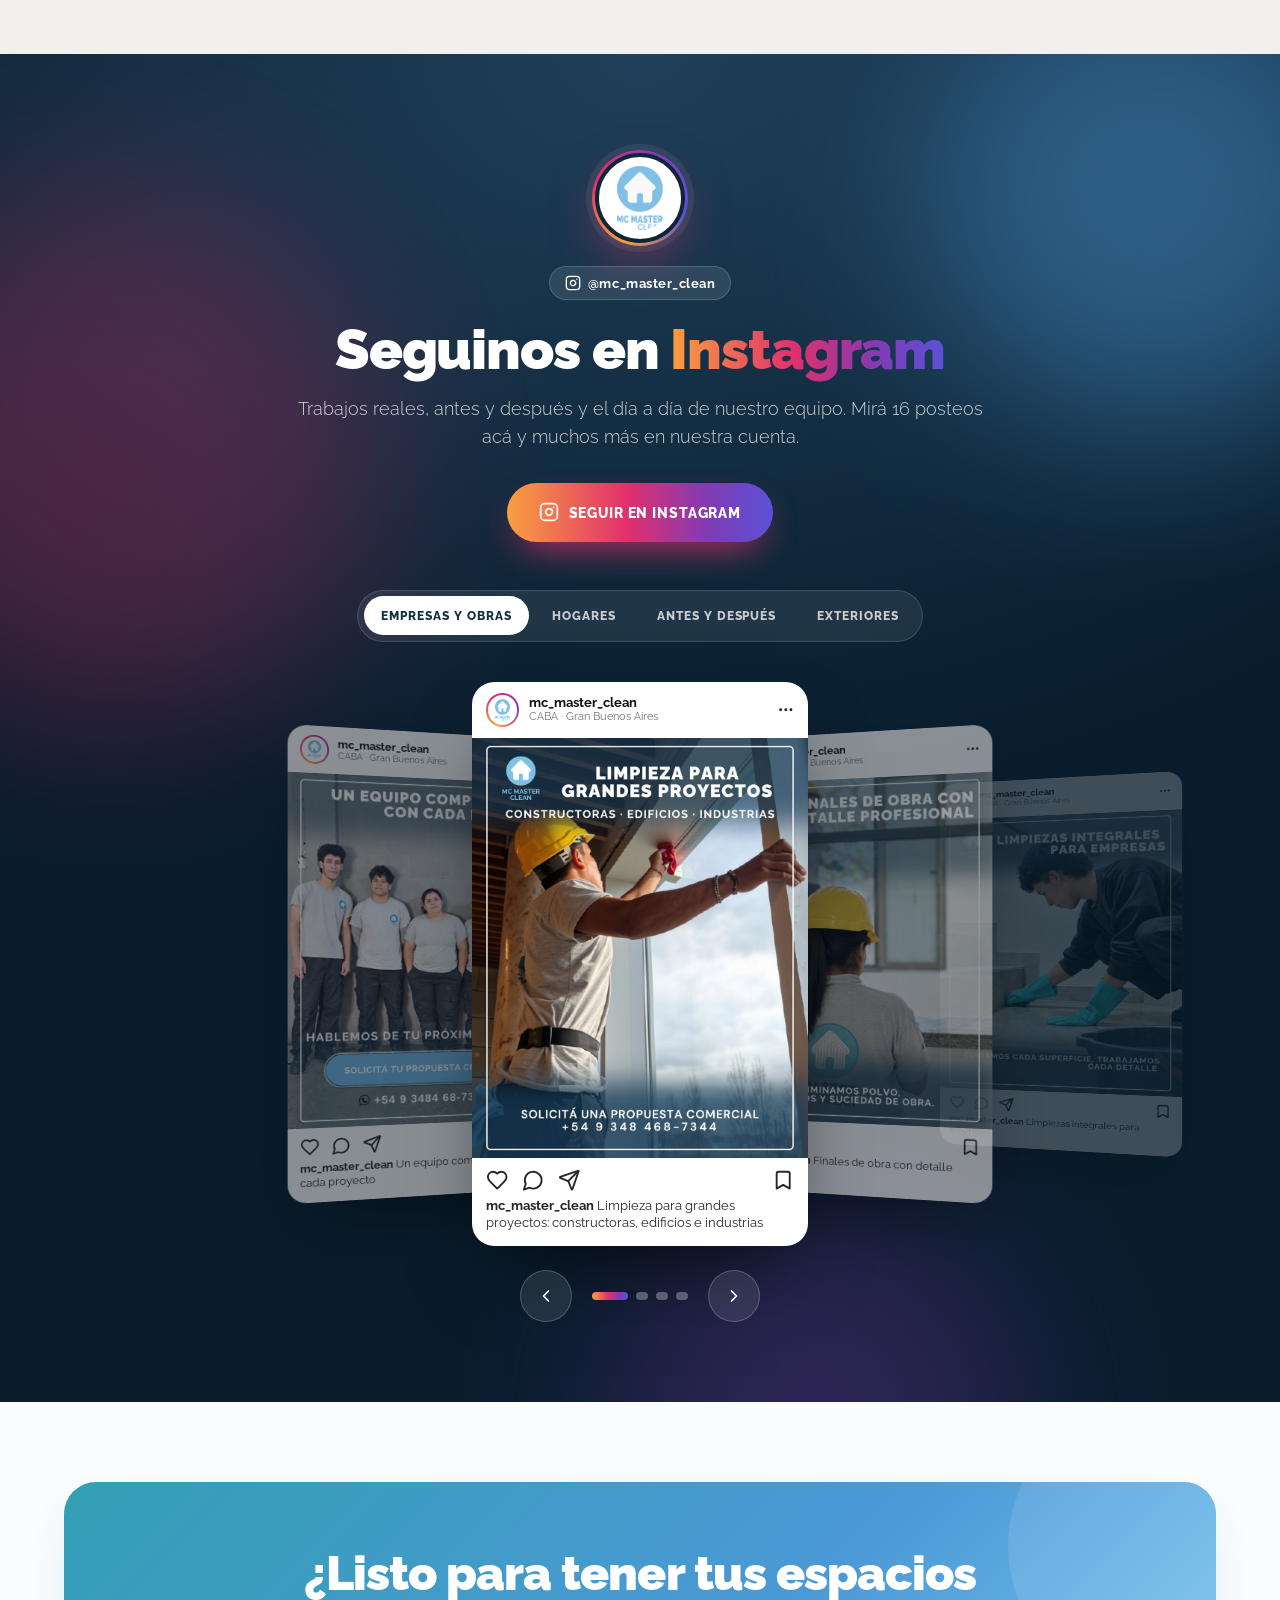
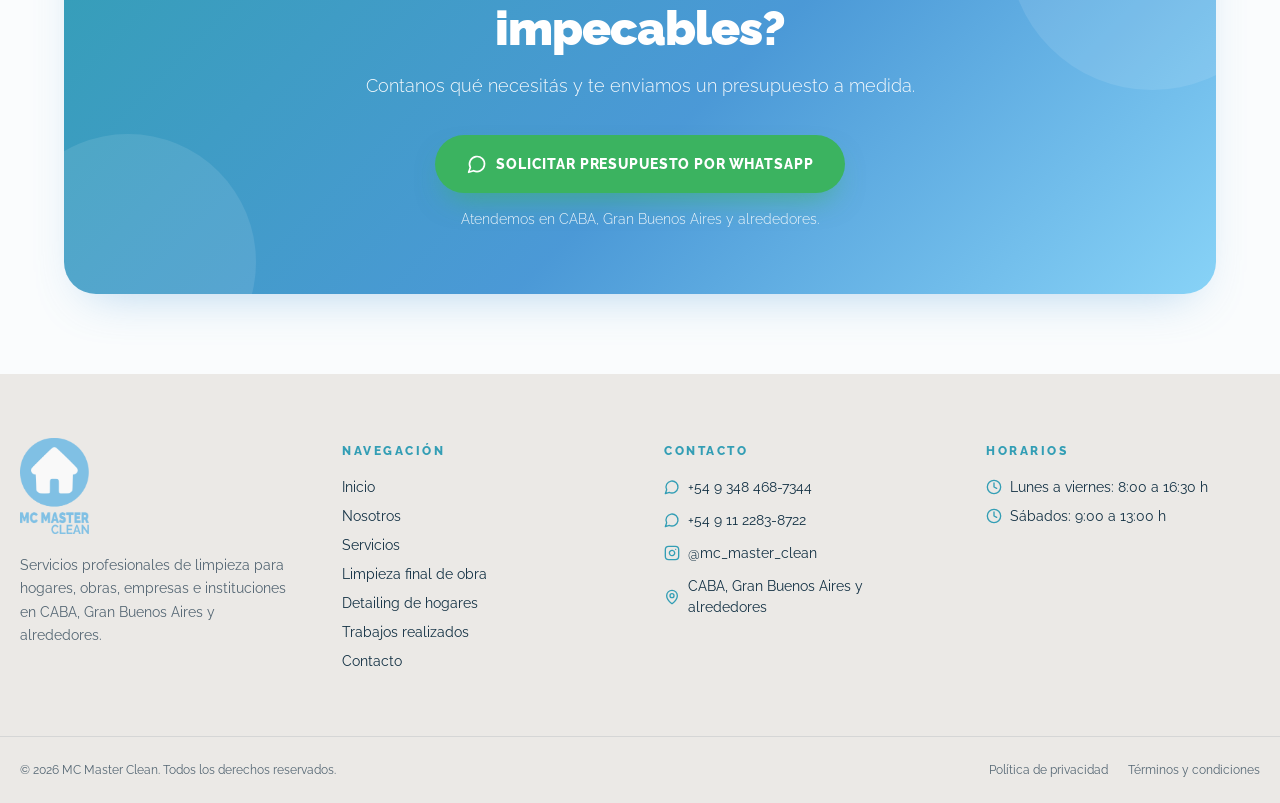
==== commit 1a999eb9: "listo 1.0 terminado" ====
--- a/index.html
+++ b/index.html
@@ -422,8 +422,7 @@
     <div class="container">
       <p>© <span data-year>2026</span> MC Master Clean. Todos los derechos reservados.</p>
       <div class="links"><a href="privacidad.html">Política de privacidad</a><a href="terminos.html">Términos y condiciones</a></div>
-    </div>
-  </div>
+    </div>  </div>
 </footer>
 <a href="https://wa.me/5493484687344?text=Hola%2C%20MC%20Master%20Clean.%20Estuve%20viendo%20su%20p%C3%A1gina%20web%20y%20quisiera%20solicitar%20un%20presupuesto%20de%20limpieza." target="_blank" rel="noopener noreferrer" class="wa-float" aria-label="Cotizar por WhatsApp" data-track="floating_button"><span class="ping" aria-hidden="true"></span><svg class="icon" aria-hidden="true" xmlns="http://www.w3.org/2000/svg" viewBox="0 0 24 24" fill="none" stroke="currentColor" stroke-width="2" stroke-linecap="round" stroke-linejoin="round" > <path d="M7.9 20A9 9 0 1 0 4 16.1L2 22Z" /> </svg></a>
 <script src="sitio.js"></script>
--- a/estilos.css
+++ b/estilos.css
@@ -315,6 +315,19 @@
 /* Legal pages */
 .legal { max-width: 48rem; margin: 0 auto; padding: 4rem 1.25rem; display: grid; gap: 1.25rem; font-weight: 300; line-height: 1.65; color: color-mix(in oklab, var(--ink) 85%, transparent); }
 
+.legal { gap: 0; max-width: 46rem; padding-top: 3.5rem; padding-bottom: 5rem; }
+.legal > * + * { margin-top: 1rem; }
+.legal h2 { margin-top: 2.75rem; padding-top: 2rem; border-top: 1px solid var(--border); font-size: 1.2rem; font-weight: 800; letter-spacing: -0.01em; color: var(--ink); }
+.legal h2 + * { margin-top: .85rem; }
+.legal ul { display: grid; gap: .6rem; padding-left: 0; }
+.legal li { position: relative; padding-left: 1.5rem; }
+.legal li::before { content: ""; position: absolute; left: .3rem; top: .65em; height: .4rem; width: .4rem; border-radius: 9999px; background: var(--brand-teal); }
+.legal a { font-weight: 600; color: var(--brand-deep); text-decoration: underline; text-underline-offset: 3px; text-decoration-color: color-mix(in oklab, var(--brand-deep) 35%, transparent); }
+.legal a:hover { text-decoration-color: currentColor; }
+.legal-date { display: inline-block; justify-self: start; border-radius: 9999px; background: var(--accent); padding: .4rem .9rem; font-size: .75rem; font-weight: 700; letter-spacing: .04em; color: var(--brand-deep); }
+.legal-date + p { margin-top: 1.5rem; }
+.legal-note { border-radius: 1rem; border: 1px solid var(--border); background: color-mix(in oklab, var(--mint) 30%, var(--card)); padding: 1.1rem 1.25rem; font-size: .85rem; line-height: 1.6; }
+
 /* ---------- Footer ---------- */
 .site-footer { background: var(--cream); }
 .footer-grid { display: grid; gap: 3rem; padding-top: 4rem; padding-bottom: 4rem; }
@@ -335,7 +348,6 @@
 .footer-bottom .links { display: flex; gap: 1.25rem; }
 .footer-bottom a:hover { color: var(--brand-deep); }
 @media (min-width: 640px) { .footer-bottom .container { flex-direction: row; } }
-
 /* ---------- Floating WhatsApp ---------- */
 .wa-float { position: fixed; bottom: 1.25rem; right: 1.25rem; z-index: 50; display: flex; height: 4rem; width: 4rem; align-items: center; justify-content: center; border-radius: 9999px; background: var(--whatsapp); color: var(--white); box-shadow: var(--shadow-soft); transition: transform .2s; }
 .wa-float:hover { transform: scale(1.1); }
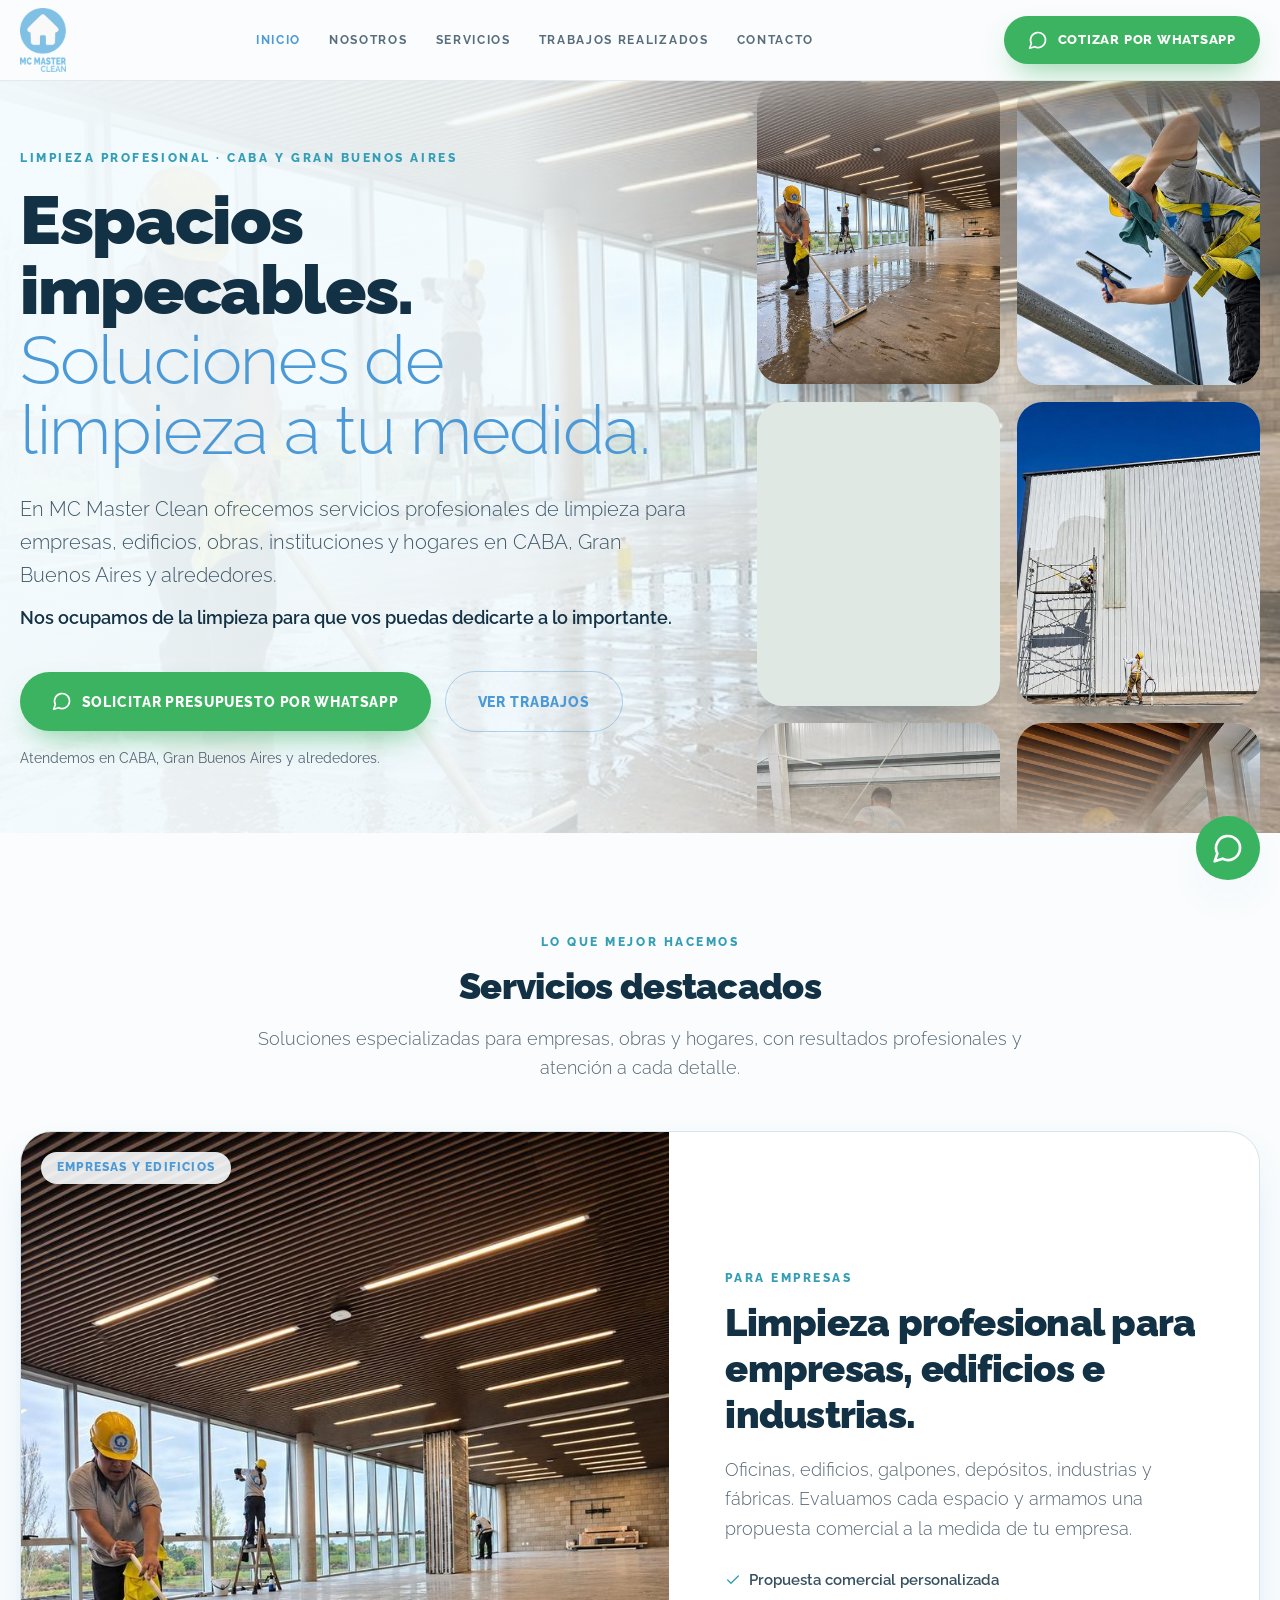
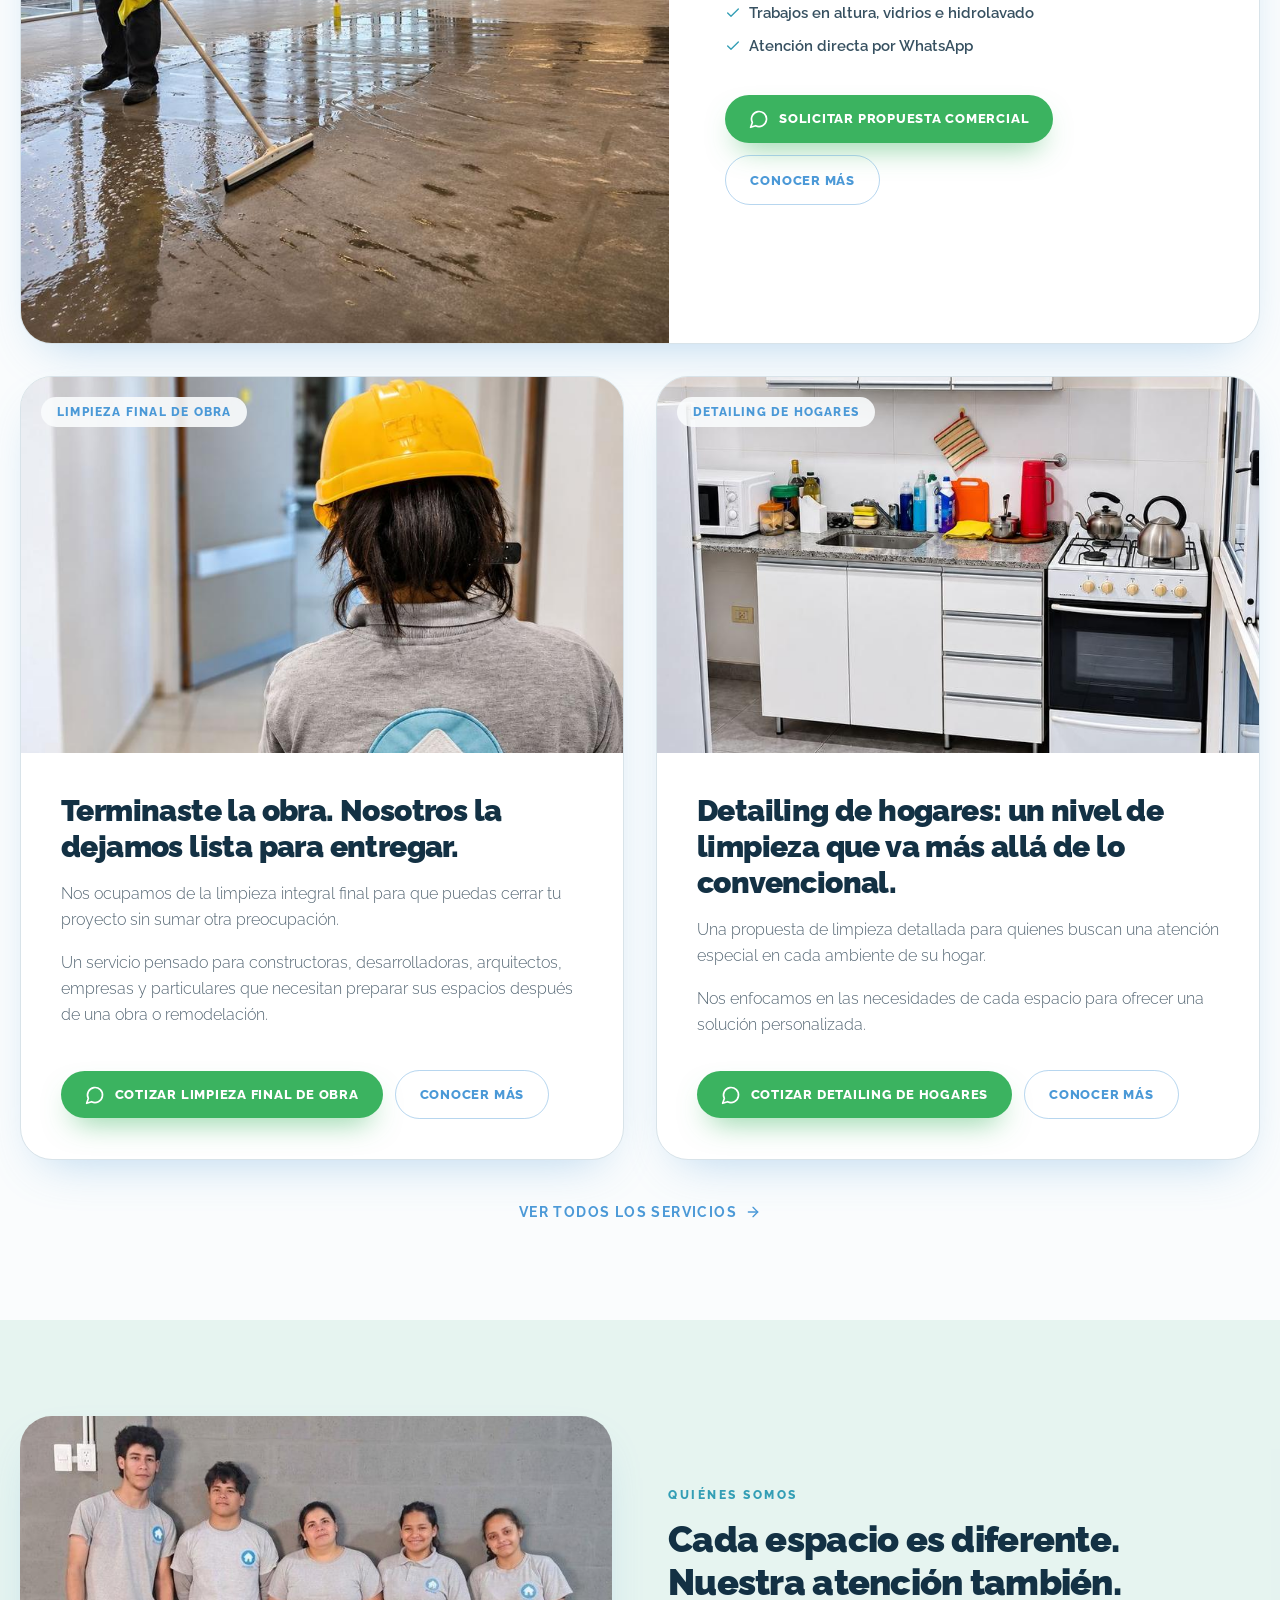
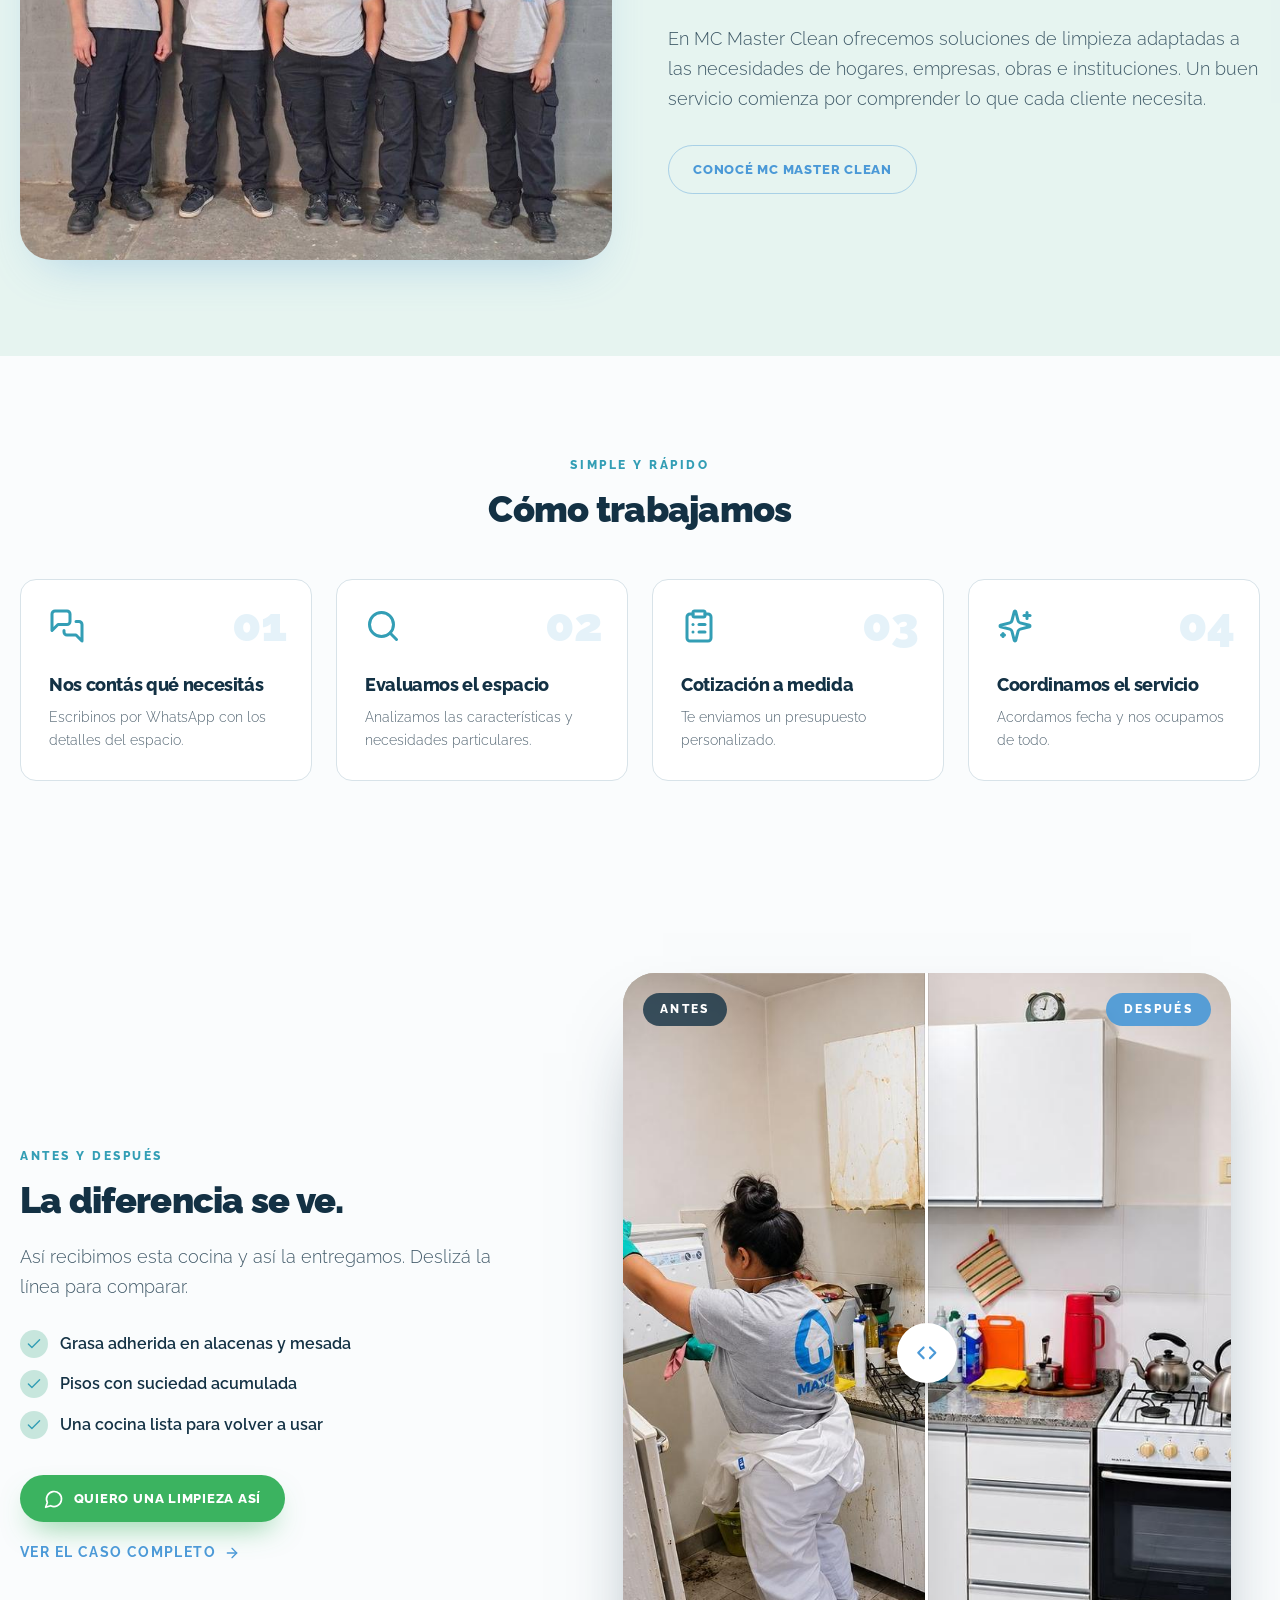
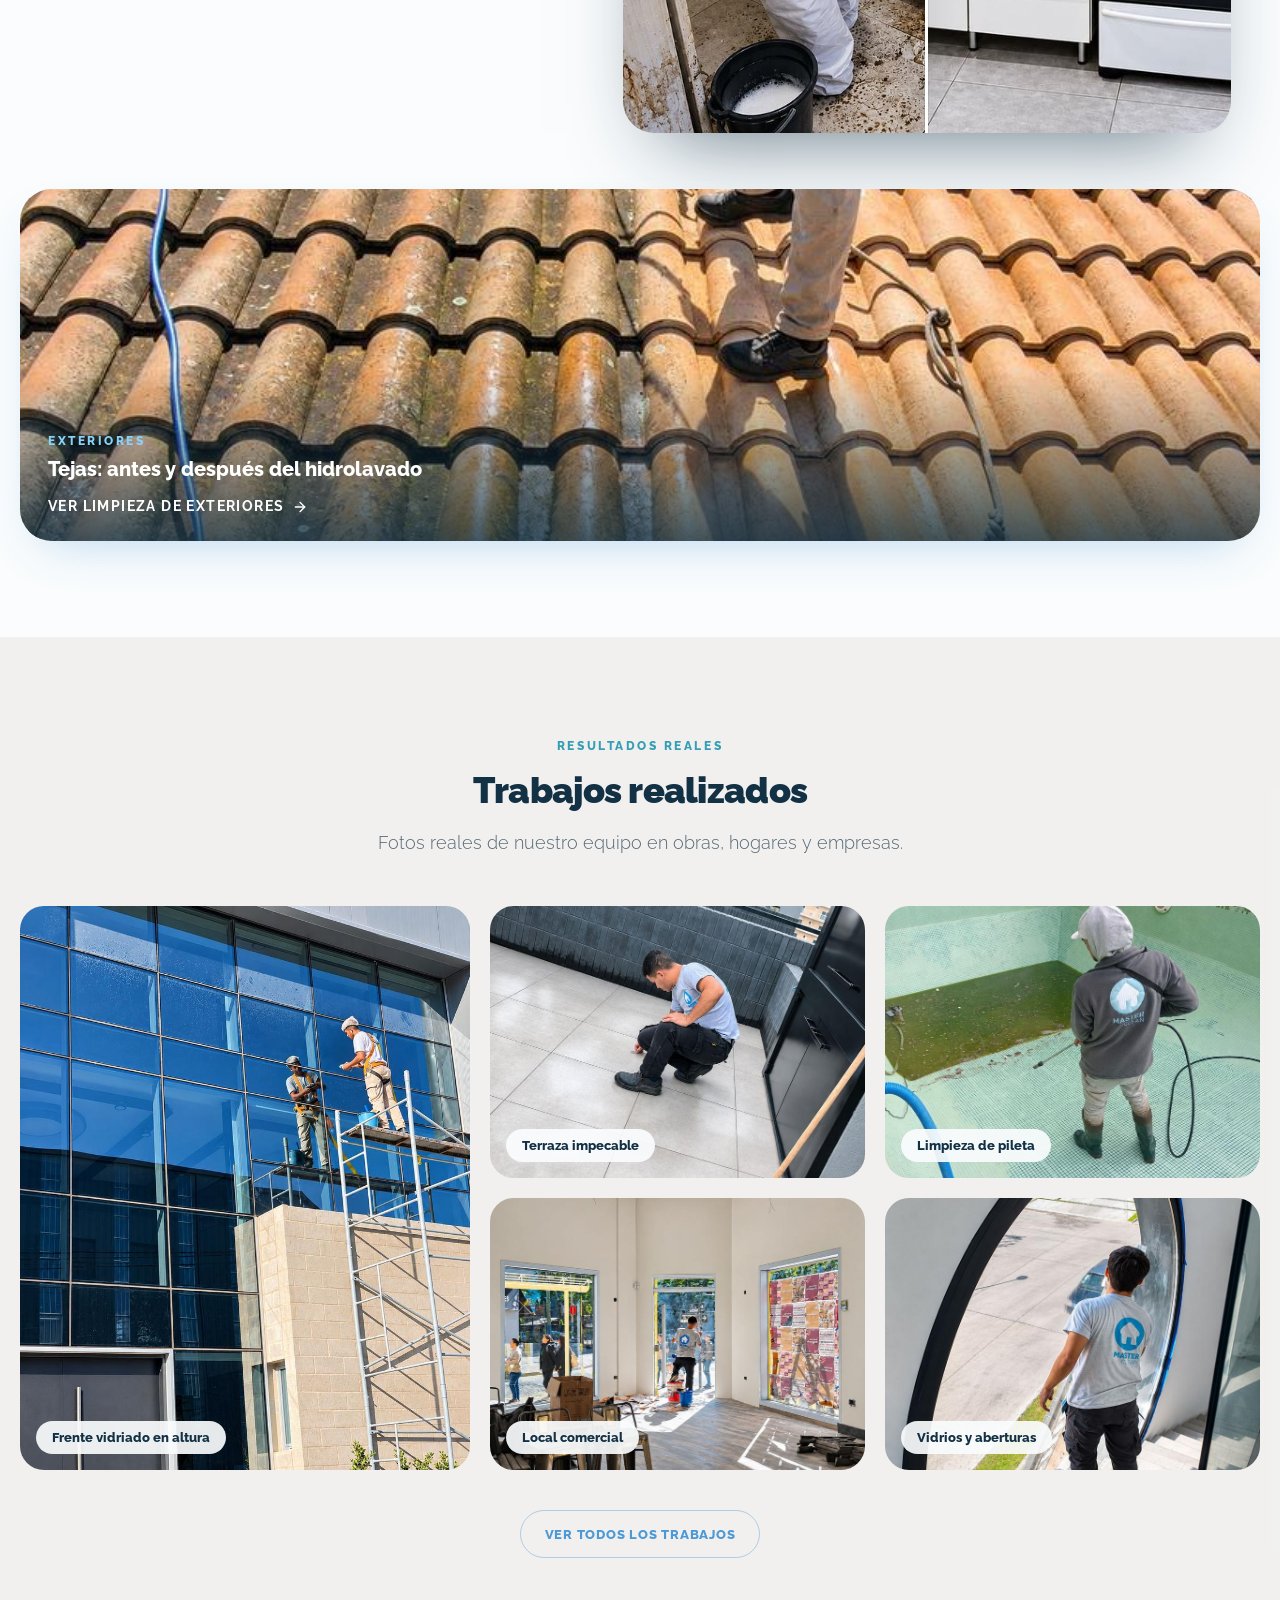
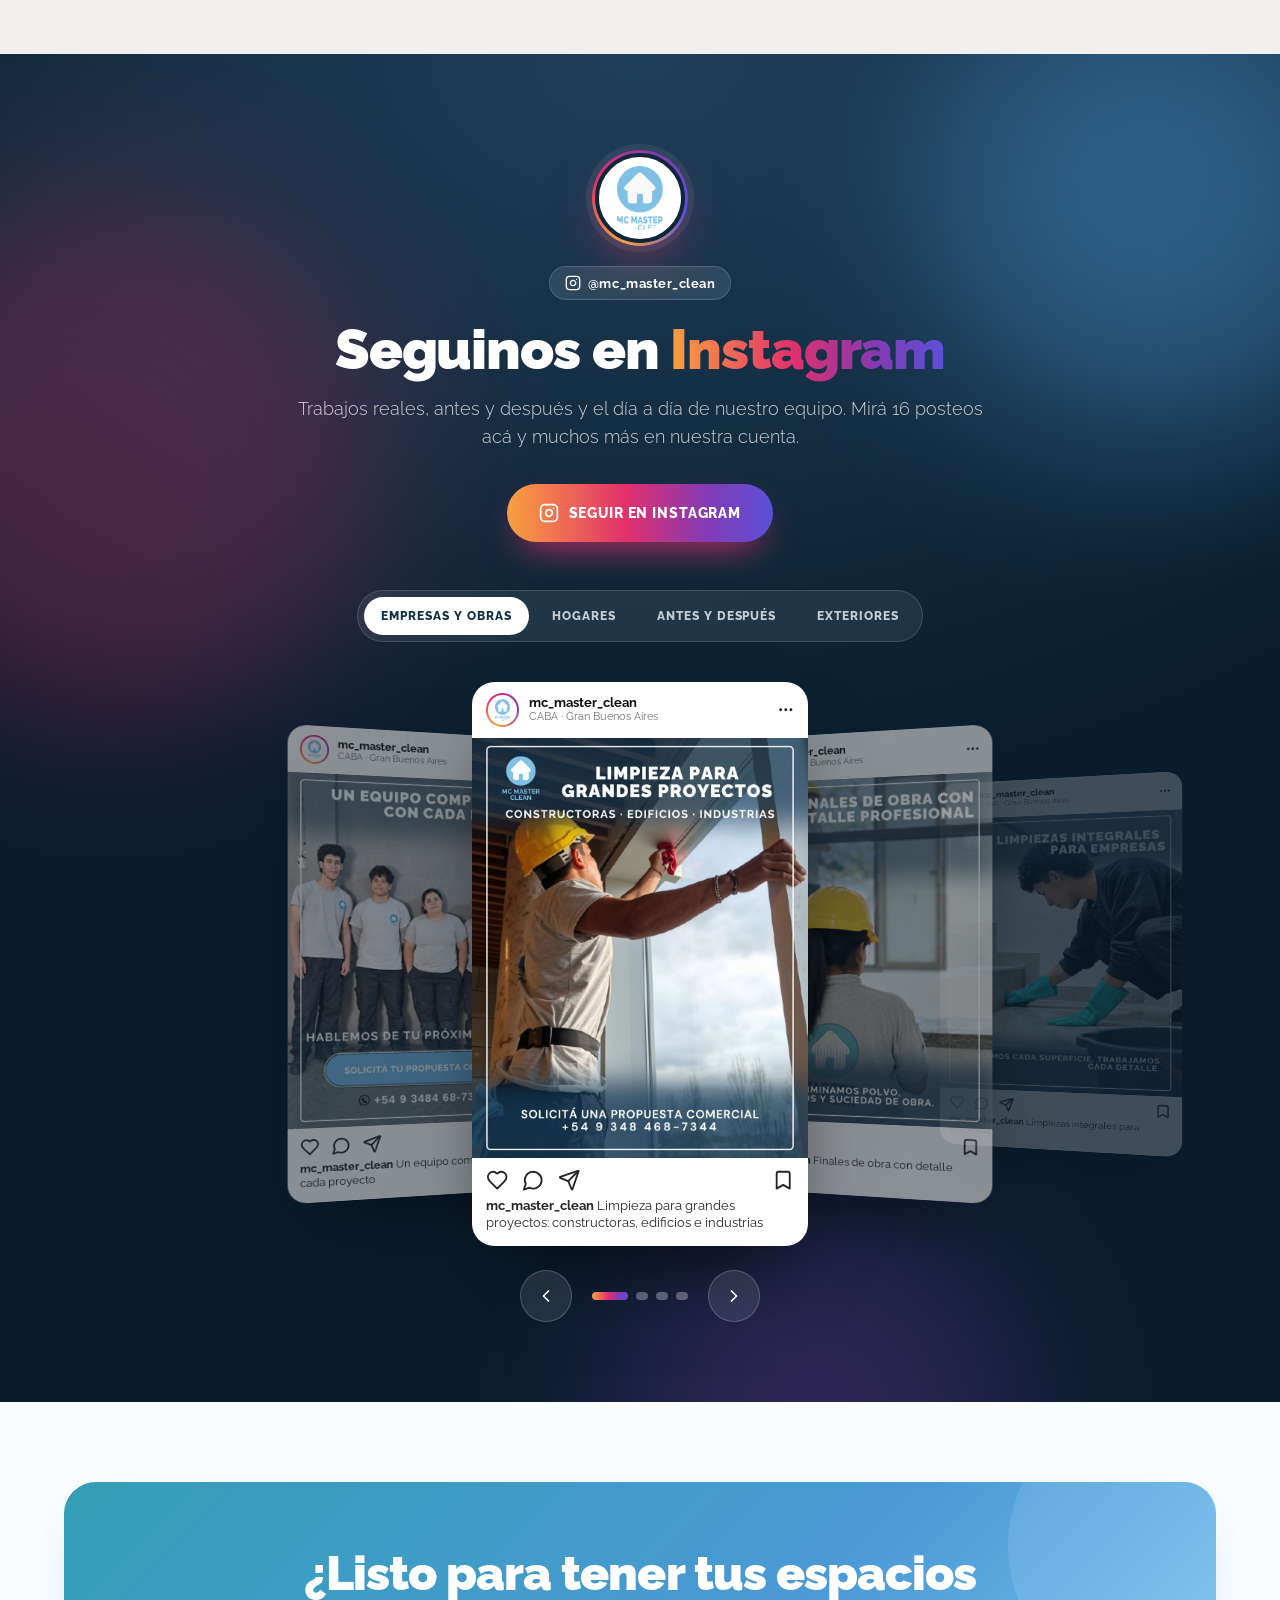
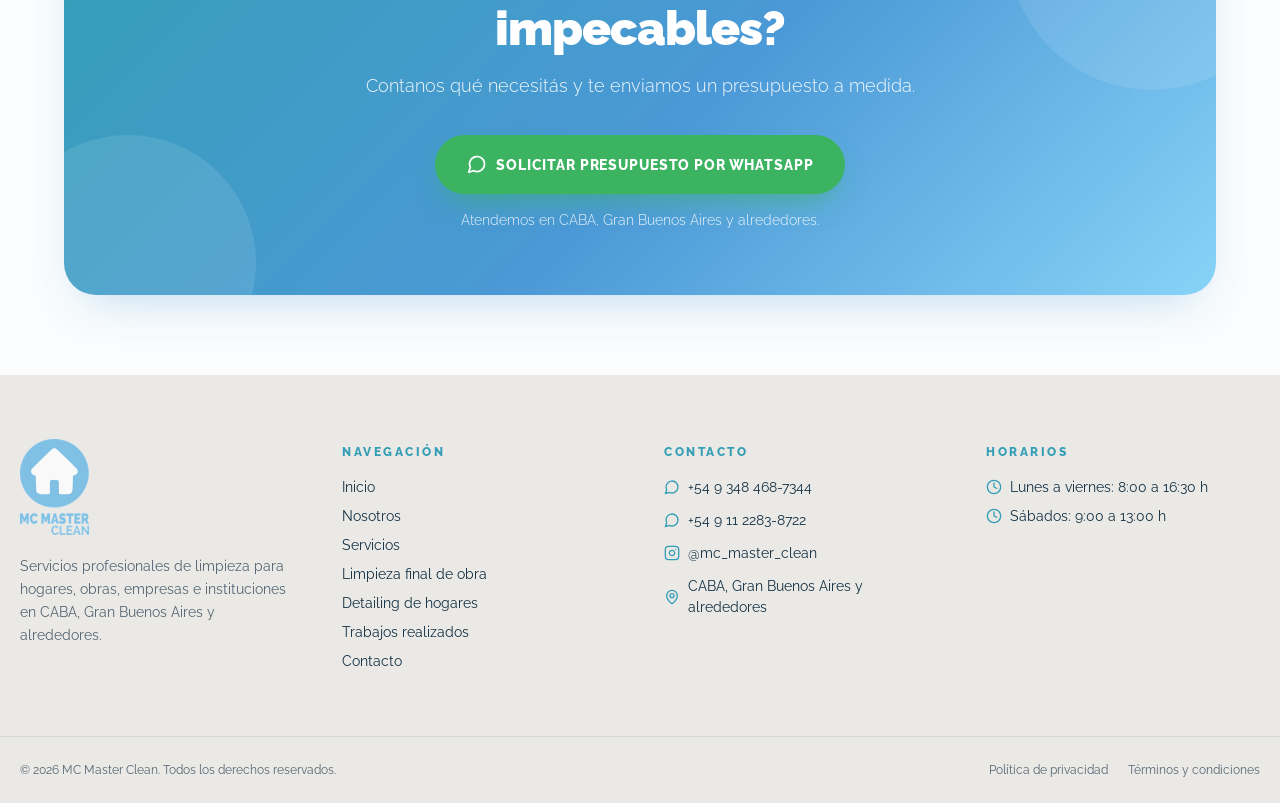
==== commit 63c71cf3: "subimos igual el cambio pa tener" ====
--- a/index.html
+++ b/index.html
@@ -2,6 +2,7 @@
 <html lang="es-AR">
 <head>
 <meta charset="utf-8">
+<script>document.documentElement.className+=" js"</script>
 <meta name="viewport" content="width=device-width, initial-scale=1">
 <title>MC Master Clean | Empresa de limpieza en CABA, Gran Buenos Aires y alrededores</title>
 <meta name="description" content="Limpieza final de obra, detailing de hogares y limpieza profesional de empresas e instituciones en CABA, Gran Buenos Aires y alrededores. Pedí tu presupuesto por WhatsApp.">
@@ -52,7 +53,7 @@
 <main>
 
 <section class="hero hero2">
-  <img class="hero-bg" src="img/m/oficina-piso.jpg" alt="" width="1200" height="1500" fetchpriority="high">
+  <img class="hero-bg" src="img/m/t/oficina-piso-800.jpg" srcset="img/m/t/oficina-piso-400.jpg 400w, img/m/t/oficina-piso-800.jpg 800w, img/m/oficina-piso.jpg 1200w" sizes="60vw" alt="" width="1200" height="1500" fetchpriority="high">
   <div class="hero-bg-veil" aria-hidden="true"></div>
   <div class="container hero2-grid">
     <div class="hero-content">
@@ -84,7 +85,7 @@
       </div>
     <article class="feature lead">
       <div class="media">
-        <img src="img/m/oficina-piso.jpg" alt="Operario de MC Master Clean limpiando el piso de un edificio de oficinas con ventanales" loading="lazy" width="1200" height="1500" style="object-position:center 55%">
+        <img src="img/m/t/oficina-piso-800.jpg" srcset="img/m/t/oficina-piso-400.jpg 400w, img/m/t/oficina-piso-800.jpg 800w, img/m/oficina-piso.jpg 1200w" sizes="(min-width: 1024px) 34vw, (min-width: 640px) 50vw, 92vw" alt="Operario de MC Master Clean limpiando el piso de un edificio de oficinas con ventanales" loading="lazy" width="1200" height="1500" style="object-position:center 55%">
         <span class="tag">Empresas y edificios</span>
       </div>
       <div class="body">
@@ -105,7 +106,7 @@
     <div class="features">
         <article class="feature">
           <div class="media">
-            <img src="img/m/pasillo-obra.jpg" alt="Operaria con casco limpiando un pasillo en una obra terminada" loading="lazy" width="1200" height="1500" style="object-position:center 30%">
+            <img src="img/m/t/pasillo-obra-800.jpg" srcset="img/m/t/pasillo-obra-400.jpg 400w, img/m/t/pasillo-obra-800.jpg 800w, img/m/pasillo-obra.jpg 1200w" sizes="(min-width: 1024px) 34vw, (min-width: 640px) 50vw, 92vw" alt="Operaria con casco limpiando un pasillo en una obra terminada" loading="lazy" width="1200" height="1500" style="object-position:center 30%">
             <span class="tag">Limpieza final de obra</span>
           </div>
           <div class="body">
@@ -120,7 +121,7 @@
         </article>
         <article class="feature">
           <div class="media">
-            <img src="img/m/cocina-7.jpg" alt="Cocina impecable después de una limpieza profunda" loading="lazy" width="1200" height="1500" style="object-position:center 60%">
+            <img src="img/m/t/cocina-7-800.jpg" srcset="img/m/t/cocina-7-400.jpg 400w, img/m/t/cocina-7-800.jpg 800w, img/m/cocina-7.jpg 1200w" sizes="(min-width: 1024px) 34vw, (min-width: 640px) 50vw, 92vw" alt="Cocina impecable después de una limpieza profunda" loading="lazy" width="1200" height="1500" style="object-position:center 60%">
             <span class="tag">Detailing de hogares</span>
           </div>
           <div class="body">
@@ -140,7 +141,7 @@
 
 <section class="section bg-mint">
   <div class="inner split">
-    <img src="img/m/equipo-uniforme.jpg" alt="El equipo de MC Master Clean con su uniforme" loading="lazy" width="896" height="1195" class="photo" style="object-position:center 55%">
+    <img src="img/m/t/equipo-uniforme-800.jpg" srcset="img/m/t/equipo-uniforme-400.jpg 400w, img/m/t/equipo-uniforme-800.jpg 800w, img/m/equipo-uniforme.jpg 1200w" sizes="(min-width: 1024px) 34vw, (min-width: 640px) 50vw, 92vw" alt="El equipo de MC Master Clean con su uniforme" loading="lazy" width="896" height="1195" class="photo" style="object-position:center 55%">
     <div>
       <span class="eyebrow">Quiénes somos</span>
       <h2 class="h2">Cada espacio es diferente. Nuestra atención también.</h2>
@@ -184,15 +185,15 @@
     </div>
     
     <div class="compare" data-compare style="--pos:50%">
-      <img class="c-after" src="img/m/cocina-7.jpg" alt="La misma cocina impecable después de la limpieza" loading="lazy" width="1200" height="1500" style="transform:scale(1.22) translate(8%, 2.5%)">
-      <div class="c-before"><img src="img/m/cocina-5.jpg" alt="Cocina con grasa y suciedad acumulada antes de la limpieza" loading="lazy" width="1200" height="1500"></div>
+      <img class="c-after" src="img/m/t/cocina-7-800.jpg" srcset="img/m/t/cocina-7-400.jpg 400w, img/m/t/cocina-7-800.jpg 800w, img/m/cocina-7.jpg 1200w" sizes="(min-width: 1024px) 34vw, (min-width: 640px) 50vw, 92vw" alt="La misma cocina impecable después de la limpieza" loading="lazy" width="1200" height="1500" style="transform:scale(1.22) translate(8%, 2.5%)">
+      <div class="c-before"><img src="img/m/t/cocina-5-800.jpg" srcset="img/m/t/cocina-5-400.jpg 400w, img/m/t/cocina-5-800.jpg 800w, img/m/cocina-5.jpg 1200w" sizes="(min-width: 1024px) 34vw, (min-width: 640px) 50vw, 92vw" alt="Cocina con grasa y suciedad acumulada antes de la limpieza" loading="lazy" width="1200" height="1500"></div>
       <span class="c-tag l">Antes</span><span class="c-tag r">Después</span>
       <div class="c-line" aria-hidden="true"><span class="c-knob"><svg class="icon" aria-hidden="true" xmlns="http://www.w3.org/2000/svg" viewBox="0 0 24 24" fill="none" stroke="currentColor" stroke-width="2" stroke-linecap="round" stroke-linejoin="round" > <path d="m9 7-5 5 5 5" /> <path d="m15 7 5 5-5 5" /> </svg></span></div>
       <input type="range" min="0" max="100" value="50" step="0.1" aria-label="Deslizá para comparar el antes y el después">
     </div>
   </div>
   <div class="inner">
-    <figure class="ba-wide"><img src="img/m/tejas-antes-despues.jpg" alt="Techo de tejas: a la izquierda sin limpiar, a la derecha después del hidrolavado" loading="lazy" width="1200" height="1500" style="object-position:center 40%"><figcaption><span class="eyebrow">Exteriores</span><strong>Tejas: antes y después del hidrolavado</strong><a href="servicios.html#exteriores" class="link-more">Ver limpieza de exteriores <svg class="icon" aria-hidden="true" xmlns="http://www.w3.org/2000/svg" viewBox="0 0 24 24" fill="none" stroke="currentColor" stroke-width="2" stroke-linecap="round" stroke-linejoin="round" > <path d="M5 12h14" /> <path d="m12 5 7 7-7 7" /> </svg></a></figcaption></figure>
+    <figure class="ba-wide"><img src="img/m/t/tejas-antes-despues-800.jpg" srcset="img/m/t/tejas-antes-despues-400.jpg 400w, img/m/t/tejas-antes-despues-800.jpg 800w, img/m/tejas-antes-despues.jpg 1200w" sizes="(min-width: 1024px) 34vw, (min-width: 640px) 50vw, 92vw" alt="Techo de tejas: a la izquierda sin limpiar, a la derecha después del hidrolavado" loading="lazy" width="1200" height="1500" style="object-position:center 40%"><figcaption><span class="eyebrow">Exteriores</span><strong>Tejas: antes y después del hidrolavado</strong><a href="servicios.html#exteriores" class="link-more">Ver limpieza de exteriores <svg class="icon" aria-hidden="true" xmlns="http://www.w3.org/2000/svg" viewBox="0 0 24 24" fill="none" stroke="currentColor" stroke-width="2" stroke-linecap="round" stroke-linejoin="round" > <path d="M5 12h14" /> <path d="m12 5 7 7-7 7" /> </svg></a></figcaption></figure>
   </div>
 </section>
 
@@ -205,11 +206,11 @@
       </div>
     
     <div class="bento">
-      <a href="trabajos.html" class="tile t1"><img src="img/m/frente-vidriado.jpg" alt="Frente vidriado en altura" loading="lazy" width="1200" height="1500" style="object-position:center"><span class="cap">Frente vidriado en altura</span></a>
-      <a href="trabajos.html" class="tile t2"><img src="img/m/detailing-terraza.jpg" alt="Terraza impecable" loading="lazy" width="1200" height="1500" style="object-position:center 60%"><span class="cap">Terraza impecable</span></a>
-      <a href="trabajos.html" class="tile t3"><img src="img/m/pileta.jpg" alt="Limpieza de pileta" loading="lazy" width="1200" height="1500" style="object-position:center 40%"><span class="cap">Limpieza de pileta</span></a>
-      <a href="trabajos.html" class="tile t4"><img src="img/m/local.jpg" alt="Local comercial" loading="lazy" width="1200" height="1500" style="object-position:center 55%"><span class="cap">Local comercial</span></a>
-      <a href="trabajos.html" class="tile t5"><img src="img/m/vidrios-ovalo.jpg" alt="Vidrios y aberturas" loading="lazy" width="1200" height="1500" style="object-position:center 45%"><span class="cap">Vidrios y aberturas</span></a>
+      <a href="trabajos.html" class="tile t1"><img src="img/m/t/frente-vidriado-800.jpg" srcset="img/m/t/frente-vidriado-400.jpg 400w, img/m/t/frente-vidriado-800.jpg 800w, img/m/frente-vidriado.jpg 1200w" sizes="(min-width: 1024px) 34vw, (min-width: 640px) 50vw, 92vw" alt="Frente vidriado en altura" loading="lazy" width="1200" height="1500" style="object-position:center"><span class="cap">Frente vidriado en altura</span></a>
+      <a href="trabajos.html" class="tile t2"><img src="img/m/t/detailing-terraza-800.jpg" srcset="img/m/t/detailing-terraza-400.jpg 400w, img/m/t/detailing-terraza-800.jpg 800w, img/m/detailing-terraza.jpg 1200w" sizes="(min-width: 1024px) 34vw, (min-width: 640px) 50vw, 92vw" alt="Terraza impecable" loading="lazy" width="1200" height="1500" style="object-position:center 60%"><span class="cap">Terraza impecable</span></a>
+      <a href="trabajos.html" class="tile t3"><img src="img/m/t/pileta-800.jpg" srcset="img/m/t/pileta-400.jpg 400w, img/m/t/pileta-800.jpg 800w, img/m/pileta.jpg 1200w" sizes="(min-width: 1024px) 34vw, (min-width: 640px) 50vw, 92vw" alt="Limpieza de pileta" loading="lazy" width="1200" height="1500" style="object-position:center 40%"><span class="cap">Limpieza de pileta</span></a>
+      <a href="trabajos.html" class="tile t4"><img src="img/m/t/local-800.jpg" srcset="img/m/t/local-400.jpg 400w, img/m/t/local-800.jpg 800w, img/m/local.jpg 1200w" sizes="(min-width: 1024px) 34vw, (min-width: 640px) 50vw, 92vw" alt="Local comercial" loading="lazy" width="1200" height="1500" style="object-position:center 55%"><span class="cap">Local comercial</span></a>
+      <a href="trabajos.html" class="tile t5"><img src="img/m/t/vidrios-ovalo-800.jpg" srcset="img/m/t/vidrios-ovalo-400.jpg 400w, img/m/t/vidrios-ovalo-800.jpg 800w, img/m/vidrios-ovalo.jpg 1200w" sizes="(min-width: 1024px) 34vw, (min-width: 640px) 50vw, 92vw" alt="Vidrios y aberturas" loading="lazy" width="1200" height="1500" style="object-position:center 45%"><span class="cap">Vidrios y aberturas</span></a>
     </div>
     <div class="center" style="margin-top:2.5rem"><a href="trabajos.html" class="btn btn-ghost">Ver todos los trabajos</a></div>
   </div>
--- a/estilos.css
+++ b/estilos.css
@@ -571,6 +571,11 @@
 .cf.paused .cf-dots button[aria-current="true"]::after { animation-play-state: paused; }
 @keyframes cfProgress { from { transform: scaleX(0); } to { transform: scaleX(1); } }
 
+/* Fotos que cargan al bajar: aparecen con un fundido suave en lugar de "saltar" */
+.js img[loading="lazy"] { opacity: 0; transition: opacity .6s ease, transform .8s ease; }
+.js img[loading="lazy"].is-in { opacity: 1; }
+.job, .tile, .team figure, .process figure, .room, .service .media, .feature .media, .mq-card, .ba-item, .compare, .post-img { background-color: color-mix(in oklab, var(--mint) 35%, var(--cream)); }
+
 @media (prefers-reduced-motion: reduce) {
   *, *::before, *::after { animation: none !important; transition: none !important; }
   html { scroll-behavior: auto; }
